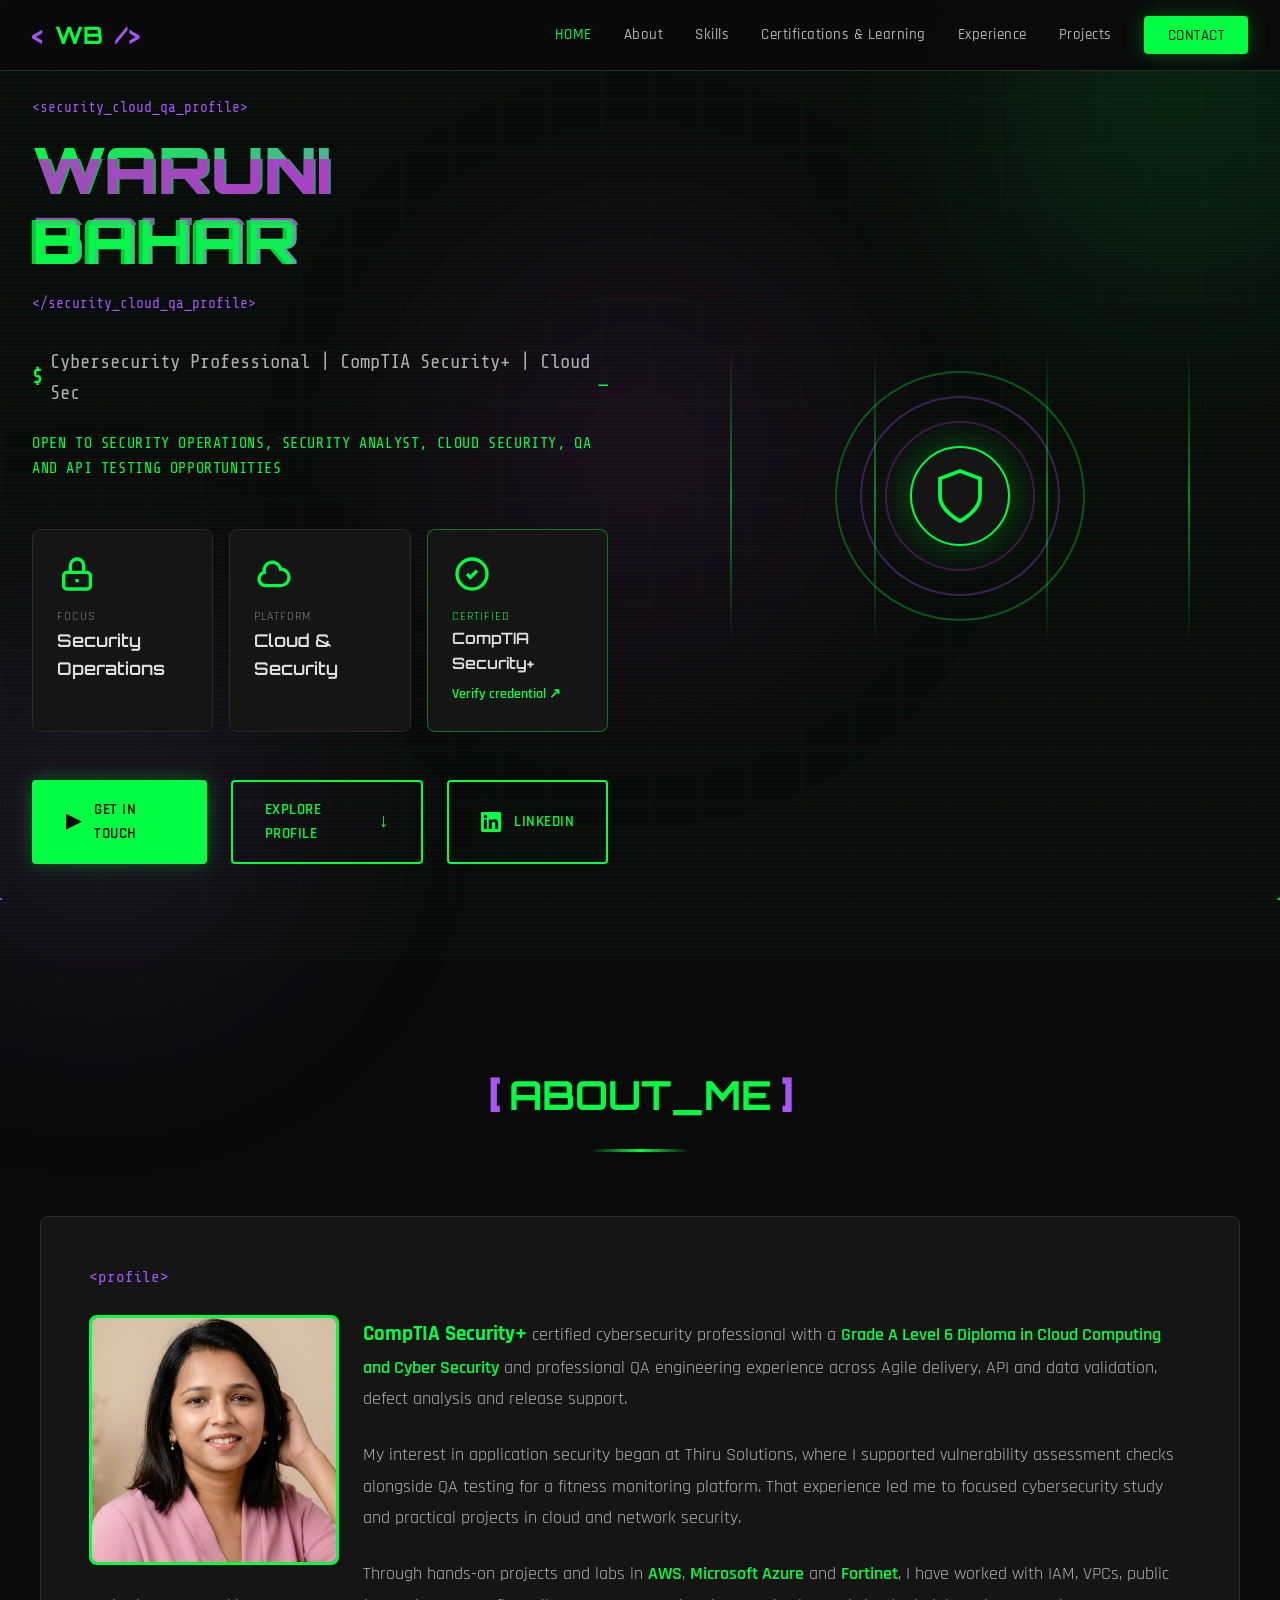
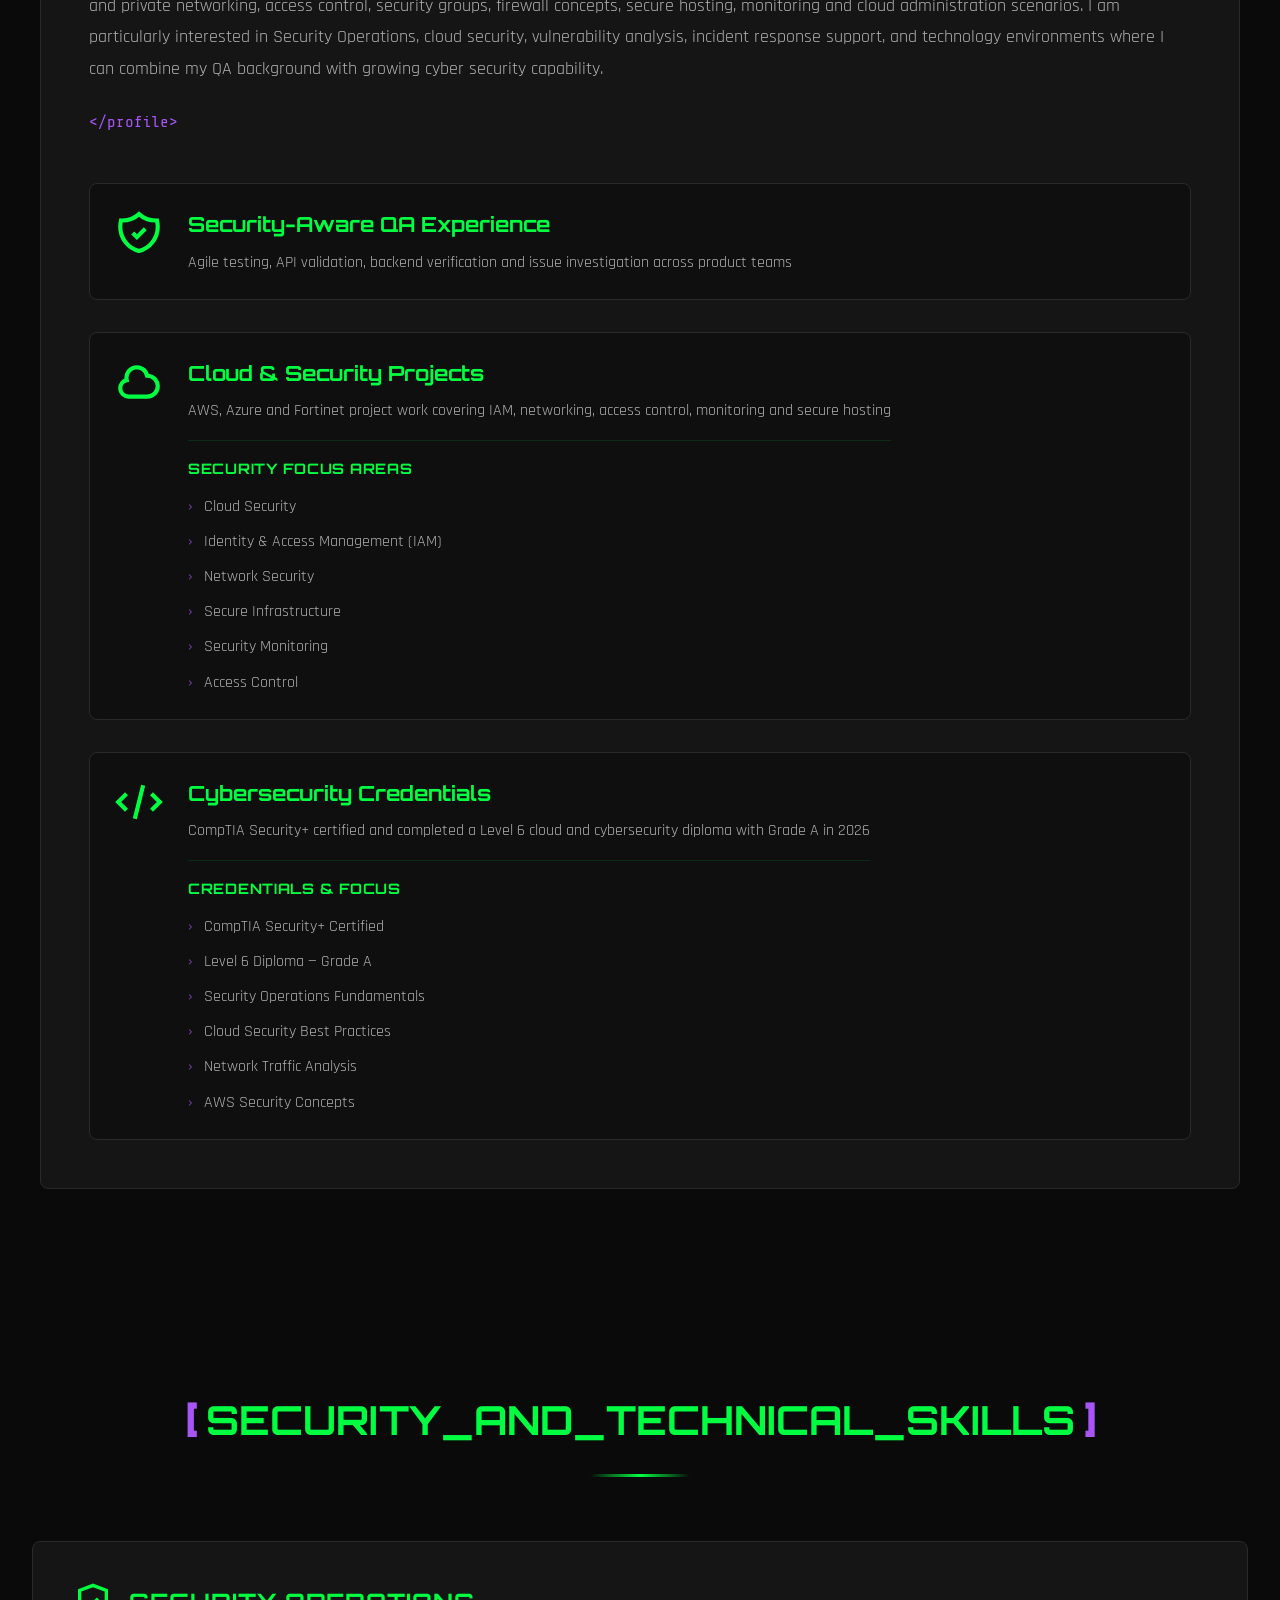
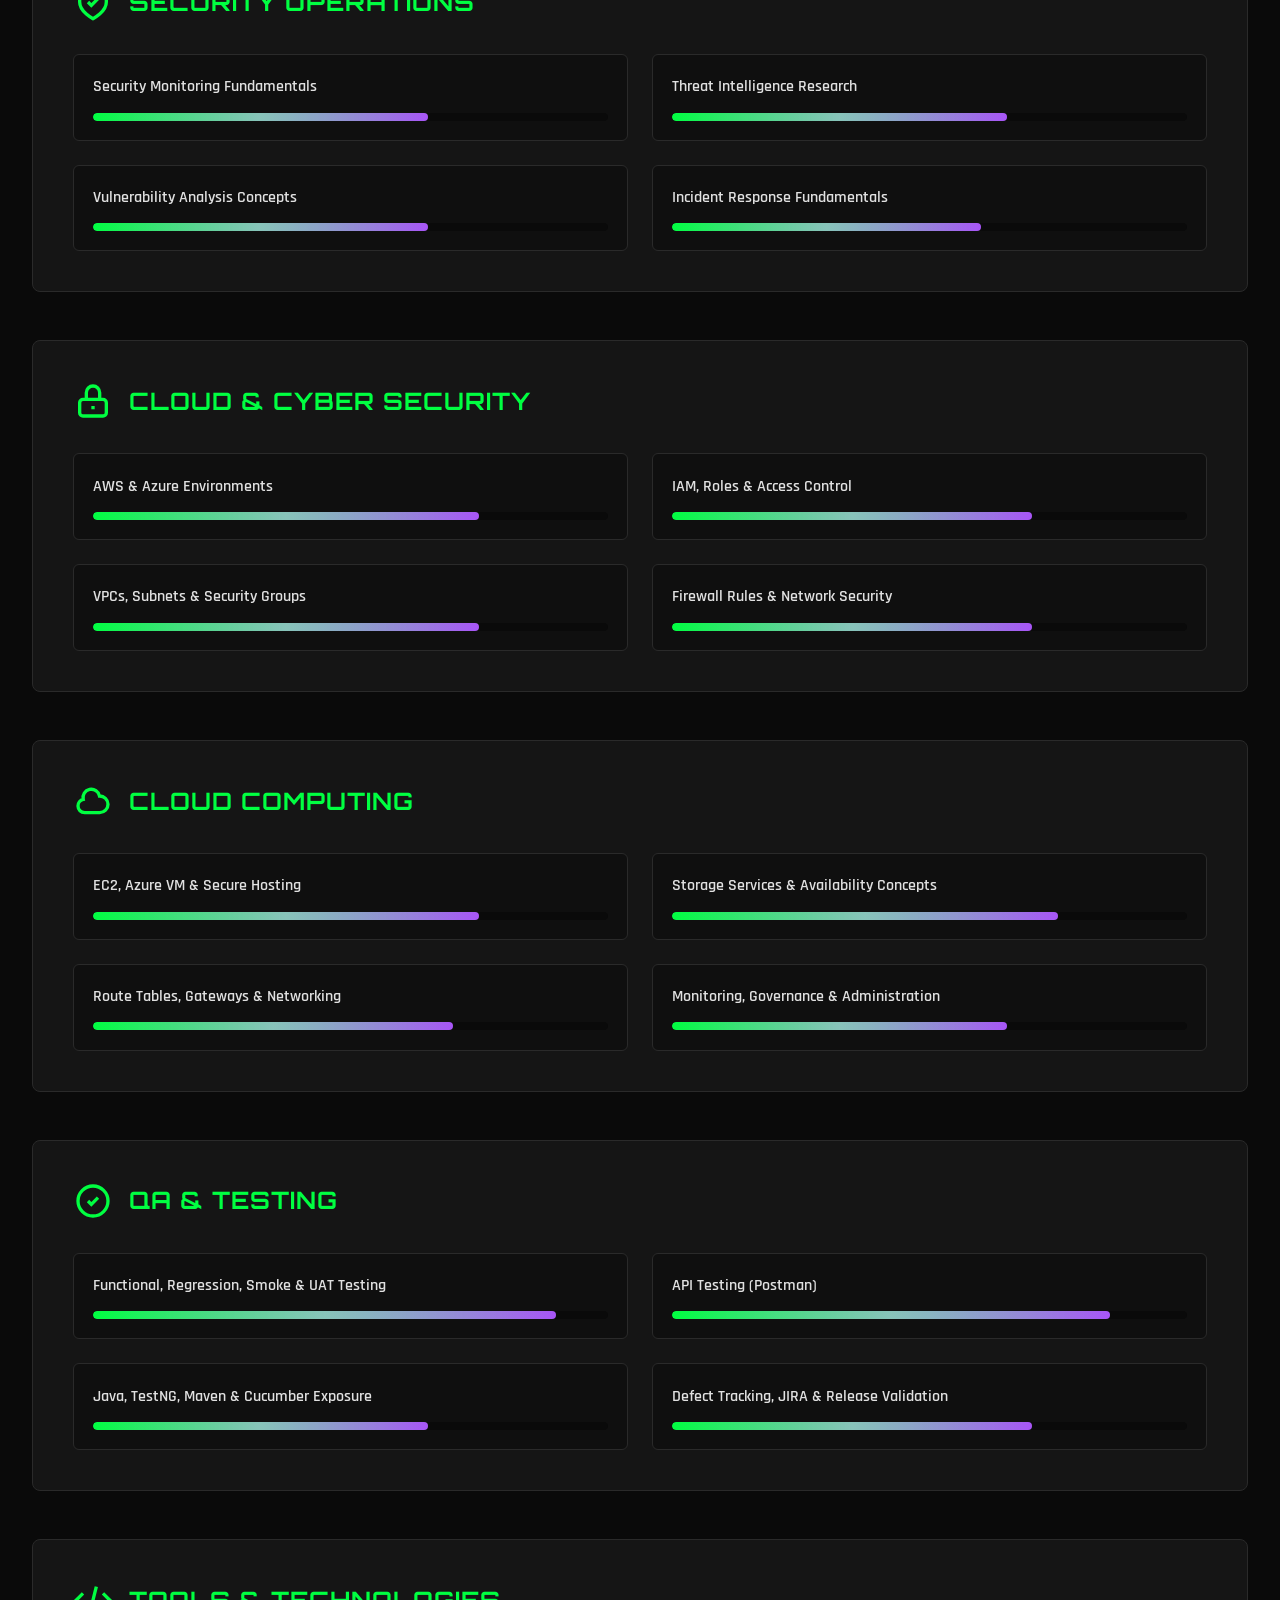
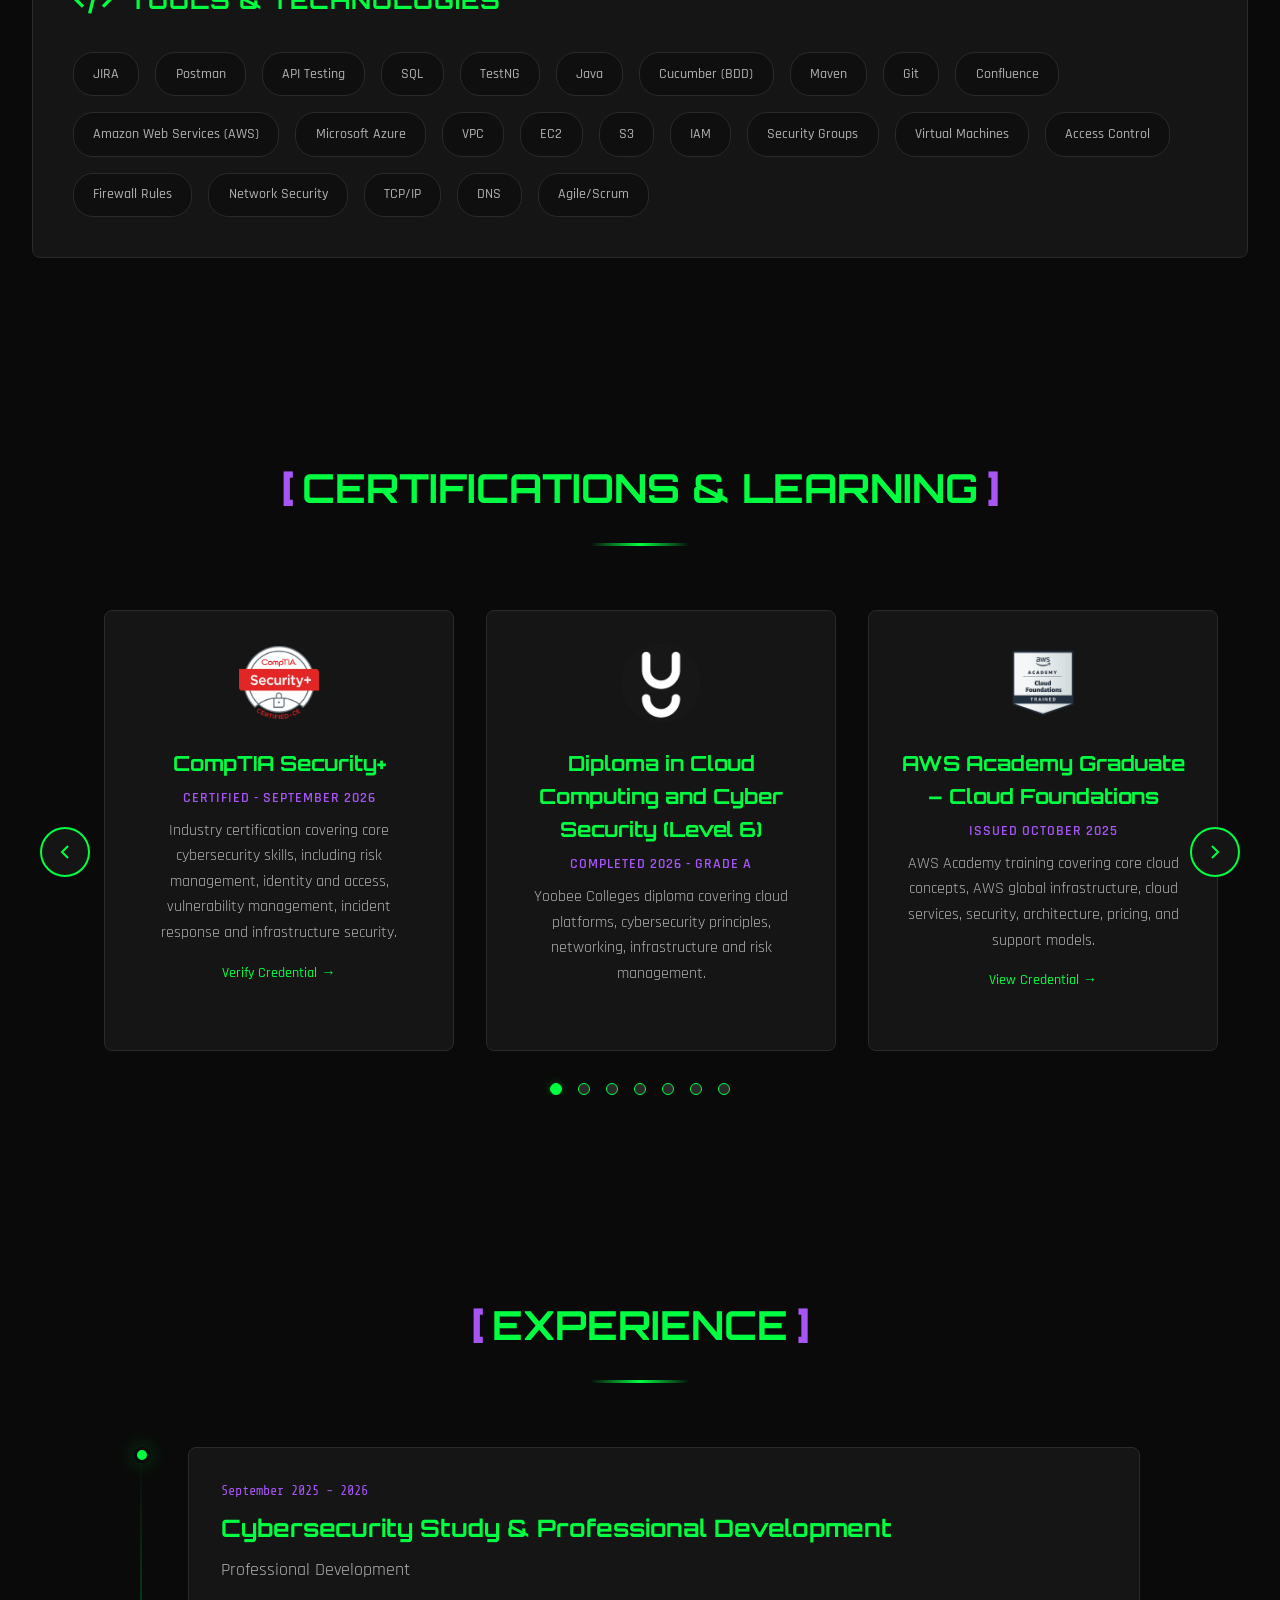
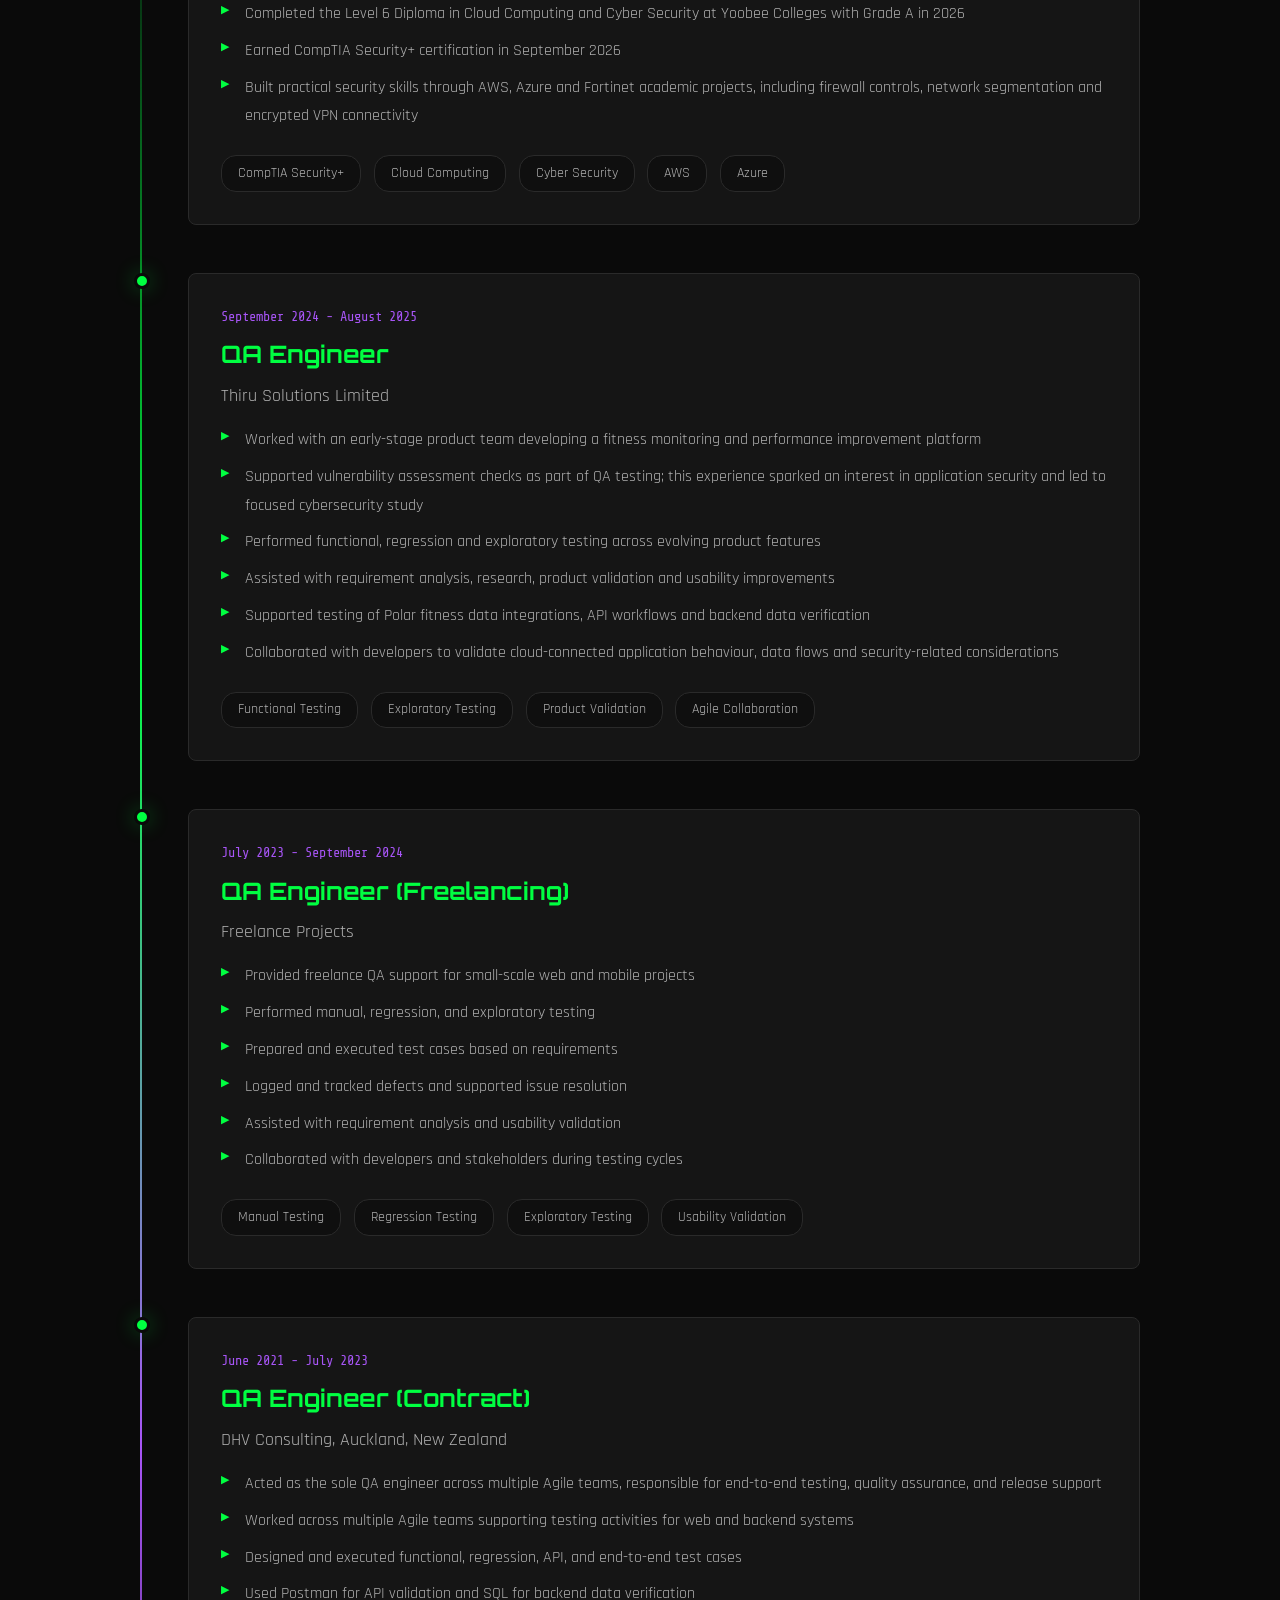
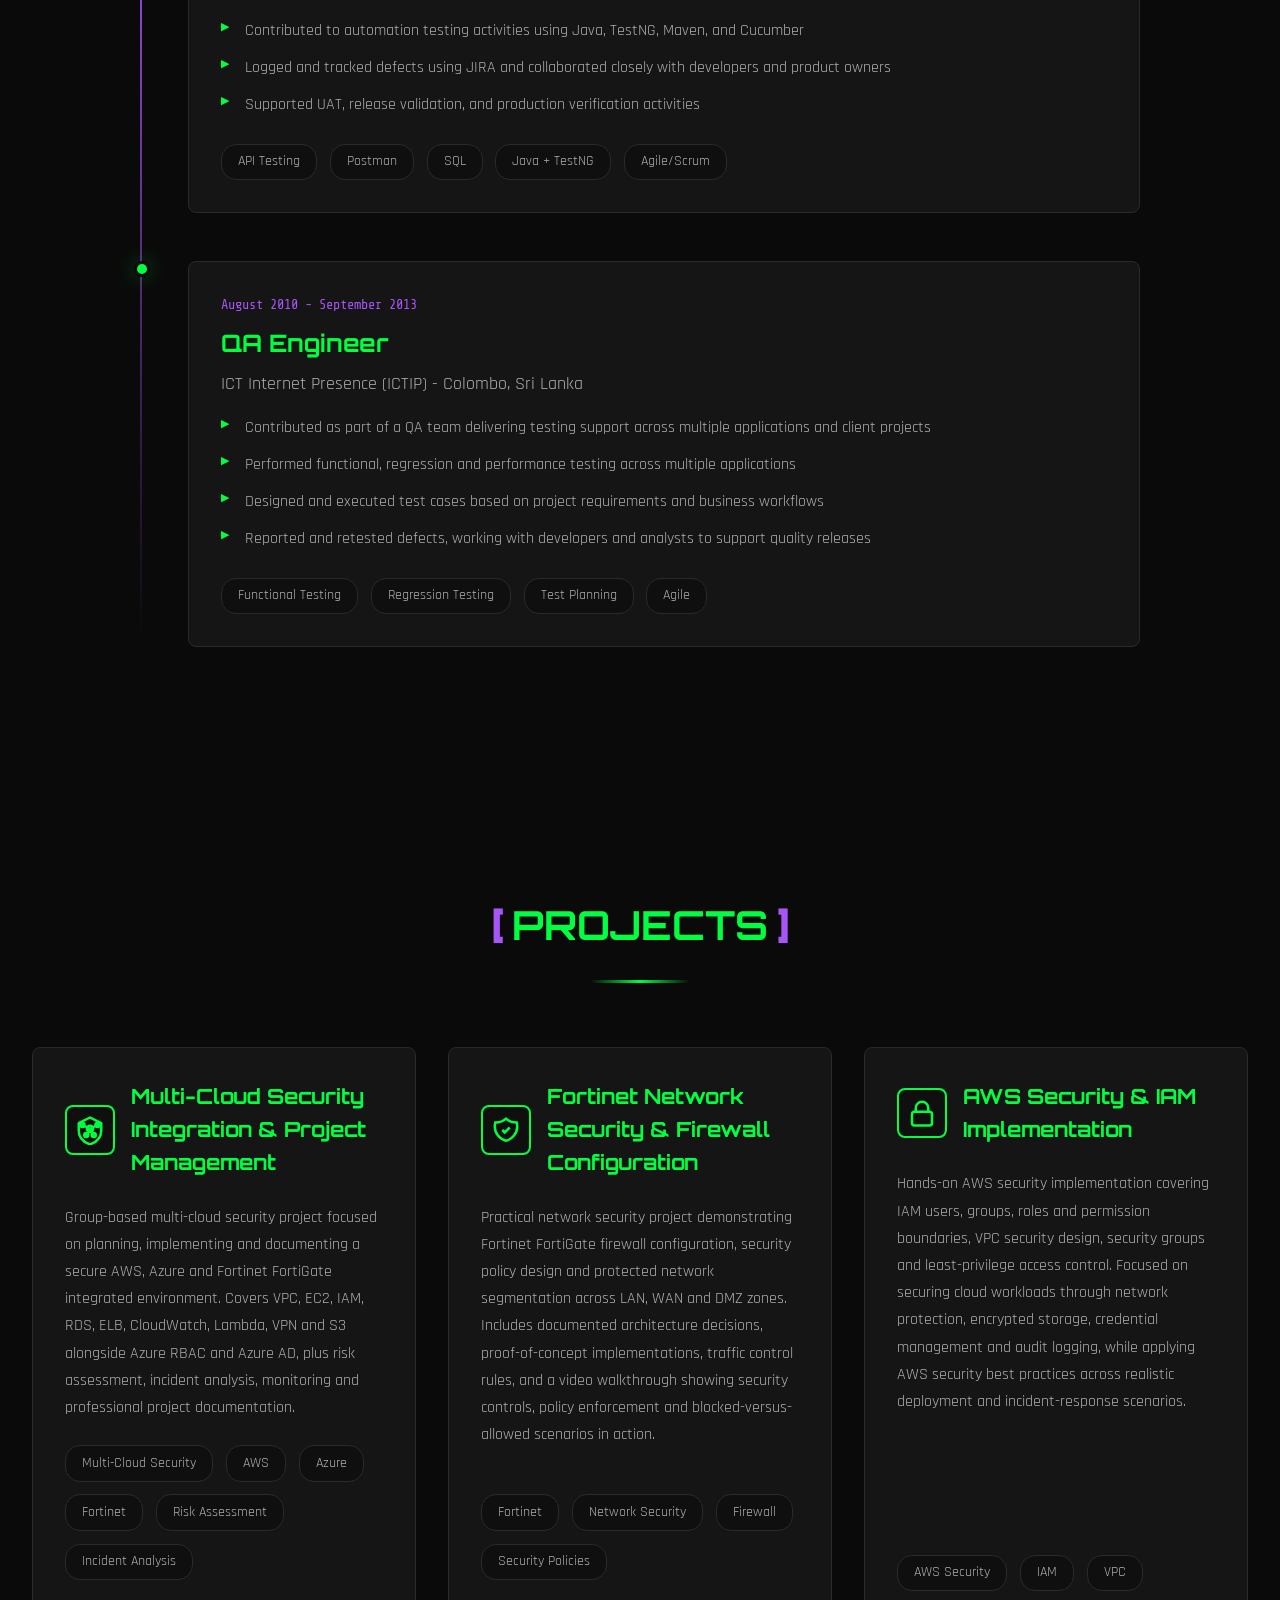
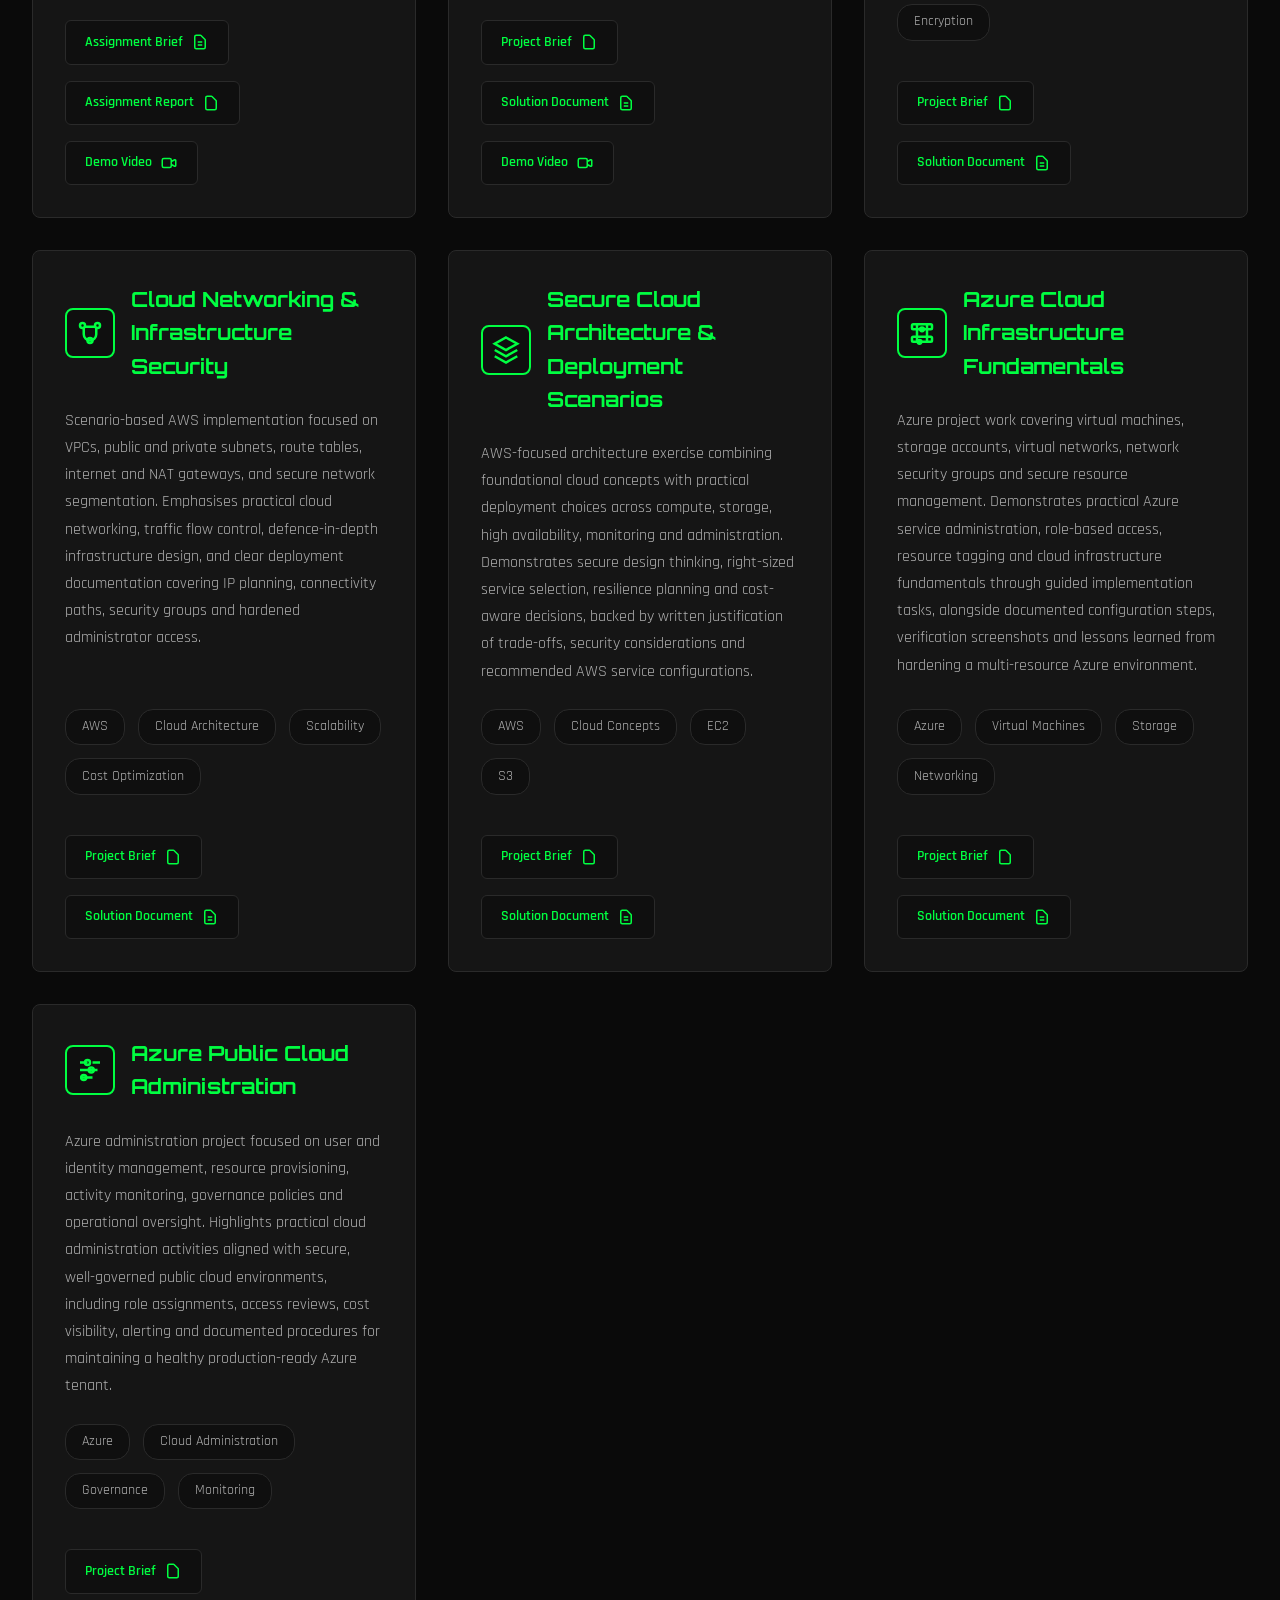
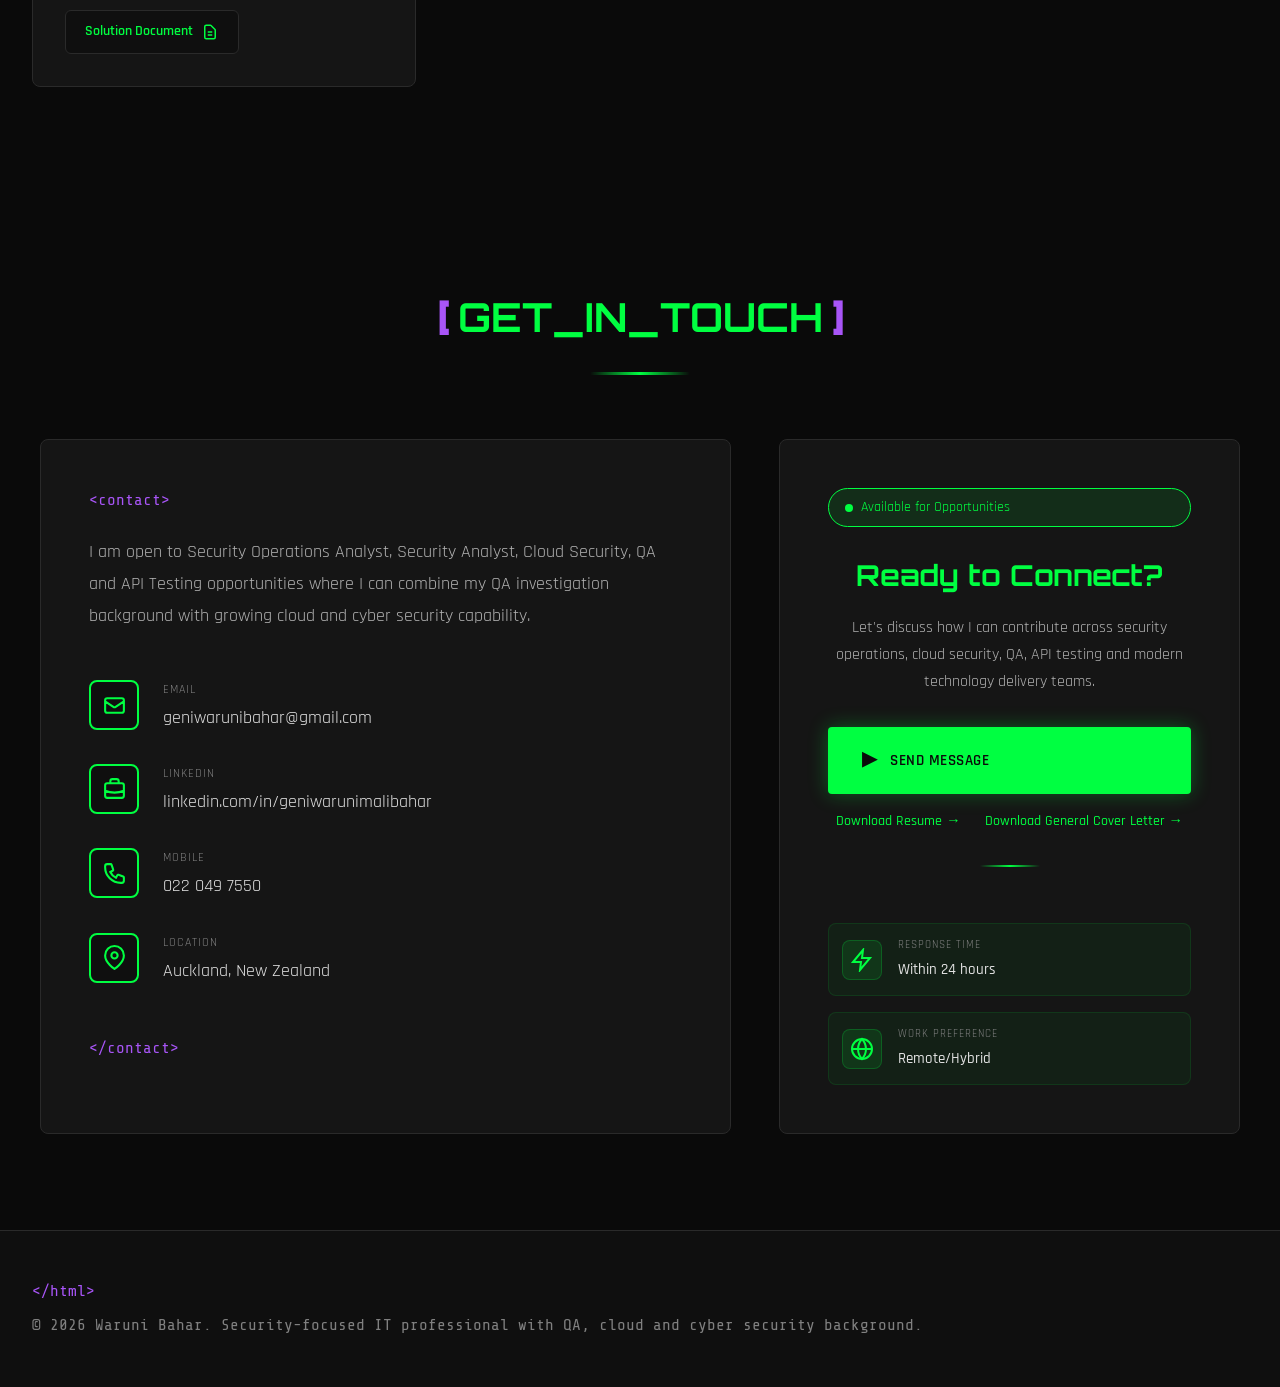
==== index.html @ 581a3b91 "Refactor code structure for improved readability and maintainability" ====
<!DOCTYPE html>
<html lang="en">

<head>
    <!-- Basic Meta Tags -->
    <meta charset="UTF-8">
    <meta name="viewport" content="width=device-width, initial-scale=1.0">
    <meta http-equiv="X-UA-Compatible" content="IE=edge">

    <!-- Primary Meta Tags -->
    <title>Waruni Bahar - CompTIA Security+ Certified Cybersecurity Professional | genibahar.com
    </title>
    <meta name="title" content="Waruni Bahar - CompTIA Security+ Certified Cybersecurity Professional">
    <meta name="description"
        content="Waruni Bahar is a CompTIA Security+ certified cybersecurity professional with a Grade A Level 6 Diploma in Cloud Computing and Cyber Security, QA engineering experience, and hands-on AWS, Azure and Fortinet security projects.">
    <meta name="keywords"
        content="Waruni Bahar, QA Engineer, Cloud Security, Cloud Computing, Cyber Security, AWS, Azure, IAM, VPC, Network Security, Fortinet, API Testing, Postman, SQL, JIRA, ISTQB, CompTIA Security+, ISC2 CC Domain Training, AWS Cloud Foundations, Auckland New Zealand, genibahar">
    <meta name="author" content="Waruni Bahar">
    <meta name="robots" content="index, follow">
    <meta name="language" content="English">
    <meta name="revisit-after" content="7 days">

    <!-- Canonical URL -->
    <link rel="canonical" href="https://genibahar.com/">

    <!-- Open Graph / Facebook -->
    <meta property="og:type" content="website">
    <meta property="og:url" content="https://genibahar.com/">
    <meta property="og:title" content="Waruni Bahar - CompTIA Security+ Certified | Cloud & Cyber Security">
    <meta property="og:description"
        content="CompTIA Security+ certified cybersecurity professional with a Grade A Level 6 diploma, QA engineering experience, and cloud security projects across AWS, Azure and Fortinet.">
    <meta property="og:image" content="https://genibahar.com/assets/img/GeniProfilePic.png">
    <meta property="og:image:width" content="1200">
    <meta property="og:image:height" content="630">
    <meta property="og:site_name" content="Waruni Bahar Portfolio">
    <meta property="og:locale" content="en_NZ">

    <!-- Twitter Card -->
    <meta name="twitter:card" content="summary_large_image">
    <meta name="twitter:url" content="https://genibahar.com/">
    <meta name="twitter:title" content="Waruni Bahar - CompTIA Security+ Certified | Cloud & Cyber Security">
    <meta name="twitter:description"
        content="CompTIA Security+ certified with a Grade A Level 6 diploma in Cloud Computing and Cyber Security, QA experience, and practical AWS, Azure and Fortinet projects.">
    <meta name="twitter:image" content="https://genibahar.com/assets/img/GeniProfilePic.png">

    <!-- Theme Color -->
    <meta name="theme-color" content="#00ff41">
    <meta name="msapplication-TileColor" content="#0a0a0a">

    <!-- Geo Tags -->
    <meta name="geo.region" content="NZ">
    <meta name="geo.placename" content="Auckland">
    <meta name="geo.position" content="-36.848461;174.763336">
    <meta name="ICBM" content="-36.848461, 174.763336">

    <!-- Favicon -->
    <link rel="icon" type="image/png" sizes="32x32" href="assets/img/GeniProfilePic.png">
    <link rel="icon" type="image/png" sizes="16x16" href="assets/img/GeniProfilePic.png">
    <link rel="apple-touch-icon" sizes="180x180" href="assets/img/GeniProfilePic.png">
    <link rel="shortcut icon" href="assets/img/GeniProfilePic.png">

    <!-- Structured Data - JSON-LD -->
    <script type="application/ld+json">
    {
      "@context": "https://schema.org",
      "@type": "Person",
      "name": "Waruni Bahar",
      "url": "https://genibahar.com",
      "email": "geniwarunibahar@gmail.com",
      "telephone": "+64220497550",
    "jobTitle": "Cybersecurity Professional",
    "description": "CompTIA Security+ certified cybersecurity professional with a Grade A Level 6 Diploma in Cloud Computing and Cyber Security, QA engineering experience, and hands-on security projects across AWS, Azure and Fortinet.",
      "address": {
        "@type": "PostalAddress",
        "addressLocality": "Auckland",
        "addressCountry": "NZ"
      },
      "alumniOf": {
        "@type": "EducationalOrganization",
        "name": "National University of Ireland, Dublin"
      },
      "knowsAbout": [
        "Security Operations",
        "Cyber Security",
        "Cloud Security",
        "Quality Assurance",
        "API Validation",
        "Cloud Computing",
        "AWS",
        "Azure",
        "Network Security",
        "IAM",
        "VPC",
        "Fortinet",
        "Access Control",
        "Vulnerability Analysis",
        "Incident Response Fundamentals",
        "Agile Software Delivery"
      ],
      "sameAs": [
        "https://www.linkedin.com/in/geniwarunimalibahar/"
      ]
    }
    </script>

    <!-- Stylesheets -->
    <link href="./assets/css/style.css" rel="stylesheet" type="text/css">
    <link rel="icon" href="./assets/img/favicon.ico" type="image/x-icon">
    <link
        href="https://fonts.googleapis.com/css2?family=Orbitron:wght@400;500;700;900&family=Rajdhani:wght@300;400;500;600;700&family=Share+Tech+Mono&display=swap"
        rel="stylesheet">
</head>

<body>
    <!-- Cyber Background Effects -->
    <div class="cyber-grid"></div>
    <canvas id="particle-canvas"></canvas>
    <div class="cyber-glow cyber-glow-1"></div>
    <div class="cyber-glow cyber-glow-2"></div>
    <div class="cyber-glow cyber-glow-3"></div>

    <!-- Navigation -->
    <div class="menu-backdrop" id="menuBackdrop"></div>
    <nav class="navbar" id="navbar">
        <div class="nav-container">
            <div class="nav-logo">
                <span class="logo-bracket">&lt;</span>
                <span class="logo-text">WB</span>
                <span class="logo-bracket">/&gt;</span>
            </div>
            <div class="hamburger" id="hamburger">
                <span></span><span></span><span></span>
            </div>
            <ul class="nav-links" id="navLinks">
                <li><a href="#hero" class="home-btn" id="homeBtn"><span class="btn-text">HOME</span></a></li>
                <li><a href="#about">About</a></li>
                <li><a href="#skills">Skills</a></li>
                <li><a href="#certifications">Certifications & Learning</a></li>
                <li><a href="#experience">Experience</a></li>
                <li><a href="#projects">Projects</a></li>
                <li><a href="#contact" class="contact-btn">CONTACT</a></li>
            </ul>
        </div>
    </nav>

    <!-- Hero Section -->
    <section class="hero" id="hero">
        <div class="hero-scanline"></div>
        <div class="matrix-rain" id="matrixRain"></div>
        <div class="hero-container">
            <div class="hero-content">
                <div class="hero-glitch-wrapper">
                    <p class="hero-tag">&lt;security_cloud_qa_profile&gt;</p>
                    <h1 class="hero-title">
                        <span class="glitch" data-text="WARUNI BAHAR">WARUNI BAHAR</span>
                    </h1>
                    <p class="hero-tag-close">&lt;/security_cloud_qa_profile&gt;</p>
                </div>

                <div class="hero-subtitle-wrapper">
                    <div class="typing-container">
                        <span class="prompt">$</span>
                        <span class="typing-text">Cybersecurity Professional | CompTIA Security+ | Cloud Security</span>
                        <span class="cursor">_</span>
                    </div>
                    <p class="hero-opportunity-line">Open to Security Operations, Security Analyst, Cloud Security, QA
                        and API Testing Opportunities</p>
                </div>

                <div class="hero-stats">
                    <div class="stat-card">
                        <div class="stat-icon">
                            <svg viewBox="0 0 24 24" fill="none" stroke="currentColor" stroke-width="2">
                                <path
                                    d="M12 15v2m-6 4h12a2 2 0 002-2v-6a2 2 0 00-2-2H6a2 2 0 00-2 2v6a2 2 0 002 2zm10-10V7a4 4 0 00-8 0v4h8z" />
                            </svg>
                        </div>
                        <div class="stat-info">
                            <div class="stat-label">FOCUS</div>
                            <div class="stat-value">Security Operations</div>
                        </div>
                    </div>

                    <div class="stat-card">
                        <div class="stat-icon">
                            <svg viewBox="0 0 24 24" fill="none" stroke="currentColor" stroke-width="2">
                                <path
                                    d="M3 15a4 4 0 004 4h9a5 5 0 10-.1-9.999 5.002 5.002 0 10-9.78 2.096A4.001 4.001 0 003 15z" />
                            </svg>
                        </div>
                        <div class="stat-info">
                            <div class="stat-label">PLATFORM</div>
                            <div class="stat-value">Cloud & Security</div>
                        </div>
                    </div>

                    <a class="stat-card stat-card-cert"
                        href="https://cp.certmetrics.com/comptia/en/public/verify/credential/dc3c3b0df604459c9a510da33bf969e8"
                        target="_blank" rel="noopener noreferrer" aria-label="Verify CompTIA Security+ certification">
                        <div class="stat-icon">
                            <svg viewBox="0 0 24 24" fill="none" stroke="currentColor" stroke-width="2">
                                <path d="M9 12l2 2 4-4m6 2a9 9 0 11-18 0 9 9 0 0118 0z" />
                            </svg>
                        </div>
                        <div class="stat-info">
                            <div class="stat-label">CERTIFIED</div>
                            <div class="stat-value">CompTIA Security+</div>
                            <span class="stat-verify">Verify credential ↗</span>
                        </div>
                    </a>
                </div>

                <div class="hero-actions">
                    <a href="#contact" class="btn-primary">
                        <span class="btn-icon">▶</span>
                        <span>GET IN TOUCH</span>
                    </a>
                    <a href="#about" class="btn-secondary">
                        <span>EXPLORE PROFILE</span>
                        <span class="btn-icon">↓</span>
                    </a>
                    <a href="https://www.linkedin.com/in/geniwarunimalibahar/" class="btn-secondary" target="_blank">
                        <svg viewBox="0 0 24 24" style="width: 20px; height: 20px; fill: currentColor;">
                            <path
                                d="M20.447 20.452h-3.554v-5.569c0-1.328-.027-3.037-1.852-3.037-1.853 0-2.136 1.445-2.136 2.939v5.667H9.351V9h3.414v1.561h.046c.477-.9 1.637-1.85 3.37-1.85 3.601 0 4.267 2.37 4.267 5.455v6.286zM5.337 7.433c-1.144 0-2.063-.926-2.063-2.065 0-1.138.92-2.063 2.063-2.063 1.14 0 2.064.925 2.064 2.063 0 1.139-.925 2.065-2.064 2.065zm1.782 13.019H3.555V9h3.564v11.452zM22.225 0H1.771C.792 0 0 .774 0 1.729v20.542C0 23.227.792 24 1.771 24h20.451C23.2 24 24 23.227 24 22.271V1.729C24 .774 23.2 0 22.222 0h.003z" />
                        </svg>
                        <span>LINKEDIN</span>
                    </a>
                </div>
            </div>

            <!-- Cyber Visualization -->
            <div class="hero-visual">
                <div class="security-shield">
                    <div class="shield-ring shield-ring-1"></div>
                    <div class="shield-ring shield-ring-2"></div>
                    <div class="shield-ring shield-ring-3"></div>
                    <div class="shield-core">
                        <svg viewBox="0 0 24 24" fill="none" stroke="currentColor" stroke-width="1.5">
                            <path d="M12 22s8-4 8-10V5l-8-3-8 3v7c0 6 8 10 8 10z" />
                        </svg>
                    </div>
                </div>

                <div class="data-streams">
                    <div class="data-stream stream-1"></div>
                    <div class="data-stream stream-2"></div>
                    <div class="data-stream stream-3"></div>
                    <div class="data-stream stream-4"></div>
                </div>
            </div>
        </div>
    </section>

    <!-- About Section -->
    <section class="section-dark" id="about">
        <div class="section-header">
            <h2 class="section-title">
                <span class="title-bracket">[</span>
                <span class="title-text">ABOUT_ME</span>
                <span class="title-bracket">]</span>
            </h2>
            <div class="section-line"></div>
        </div>

        <div class="about-container">
            <div class="about-text-section">
                <p class="about-intro">
                    <span class="code-tag">&lt;profile&gt;</span>
                </p>
                <div class="about-profile-image">
                    <div class="profile-image-wrapper">
                        <img src="assets/img/GeniProfilePic.png"
                            alt="Waruni Bahar - QA Engineer with Cloud and Security Experience">
                        <div class="profile-border"></div>
                    </div>
                </div>
                <p class="about-description">
                    <span class="highlight highlight-credential">CompTIA Security+</span> certified cybersecurity
                    professional with a <span class="highlight">Grade A
                        Level 6 Diploma in Cloud Computing and Cyber Security</span> and professional QA engineering
                    experience across Agile delivery, API and data validation, defect analysis and release support.
                </p>
                <p class="about-description">
                    My interest in application security began at Thiru Solutions, where I supported vulnerability
                    assessment checks alongside QA testing for a fitness monitoring platform. That experience led me
                    to focused cybersecurity study and practical projects in cloud and network security.
                </p>
                <p class="about-description">
                    Through hands-on projects and labs in <span class="highlight">AWS</span>,
                    <span class="highlight">Microsoft Azure</span> and <span class="highlight">Fortinet</span>,
                    I have worked with IAM, VPCs, public and private networking, access control, security groups,
                    firewall concepts, secure hosting, monitoring and cloud administration scenarios. I am particularly
                    interested in Security Operations, cloud security, vulnerability analysis, incident response
                    support, and technology environments where I can combine my QA background with growing cyber
                    security capability.
                </p>
                <p class="about-intro">
                    <span class="code-tag">&lt;/profile&gt;</span>
                </p>

                <div class="about-highlights">
                    <div class="highlight-item">
                        <div class="highlight-icon">
                            <svg viewBox="0 0 24 24" fill="none" stroke="currentColor" stroke-width="2">
                                <path
                                    d="M9 12l2 2 4-4m5.618-4.016A11.955 11.955 0 0112 2.944a11.955 11.955 0 01-8.618 3.04A12.02 12.02 0 003 9c0 5.591 3.824 10.29 9 11.622 5.176-1.332 9-6.03 9-11.622 0-1.042-.133-2.052-.382-3.016z" />
                            </svg>
                        </div>
                        <div class="highlight-content">
                            <h3>Security-Aware QA Experience</h3>
                            <p>Agile testing, API validation, backend verification and issue investigation across
                                product teams</p>
                        </div>
                    </div>

                    <div class="highlight-item">
                        <div class="highlight-icon">
                            <svg viewBox="0 0 24 24" fill="none" stroke="currentColor" stroke-width="2">
                                <path
                                    d="M3 15a4 4 0 004 4h9a5 5 0 10-.1-9.999 5.002 5.002 0 10-9.78 2.096A4.001 4.001 0 003 15z" />
                            </svg>
                        </div>
                        <div class="highlight-content">
                            <h3>Cloud & Security Projects</h3>
                            <p>AWS, Azure and Fortinet project work covering IAM, networking, access control, monitoring
                                and secure hosting</p>
                            <div class="highlight-subsection">
                                <h4 class="highlight-subtitle">SECURITY FOCUS AREAS</h4>
                                <ul class="highlight-sublist">
                                    <li>Cloud Security</li>
                                    <li>Identity &amp; Access Management (IAM)</li>
                                    <li>Network Security</li>
                                    <li>Secure Infrastructure</li>
                                    <li>Security Monitoring</li>
                                    <li>Access Control</li>
                                </ul>
                            </div>
                        </div>
                    </div>

                    <div class="highlight-item">
                        <div class="highlight-icon">
                            <svg viewBox="0 0 24 24" fill="none" stroke="currentColor" stroke-width="2">
                                <path d="M10 20l4-16m4 4l4 4-4 4M6 16l-4-4 4-4" />
                            </svg>
                        </div>
                        <div class="highlight-content">
                            <h3>Cybersecurity Credentials</h3>
                            <p>CompTIA Security+ certified and completed a Level 6 cloud and cybersecurity diploma
                                with Grade A in 2026</p>
                            <div class="highlight-subsection">
                                <h4 class="highlight-subtitle">CREDENTIALS &amp; FOCUS</h4>
                                <ul class="highlight-sublist">
                                    <li>CompTIA Security+ Certified</li>
                                    <li>Level 6 Diploma — Grade A</li>
                                    <li>Security Operations Fundamentals</li>
                                    <li>Cloud Security Best Practices</li>
                                    <li>Network Traffic Analysis</li>
                                    <li>AWS Security Concepts</li>
                                </ul>
                            </div>
                        </div>
                    </div>
                </div>
            </div>
        </div>
        </div>
    </section>

    <!-- Skills Section -->
    <section class="section-light" id="skills">
        <div class="section-header">
            <h2 class="section-title">
                <span class="title-bracket">[</span>
                <span class="title-text">SECURITY_AND_TECHNICAL_SKILLS</span>
                <span class="title-bracket">]</span>
            </h2>
            <div class="section-line"></div>
        </div>

        <div class="skills-container">
            <!-- Security Operations Skills -->
            <div class="skill-category">
                <div class="category-header">
                    <div class="category-icon">
                        <svg viewBox="0 0 24 24" fill="none" stroke="currentColor" stroke-width="2">
                            <path d="M12 22s8-4 8-10V5l-8-3-8 3v7c0 6 8 10 8 10z" />
                            <path d="M9 12l2 2 4-4" />
                        </svg>
                    </div>
                    <h3 class="category-title">SECURITY OPERATIONS</h3>
                </div>
                <div class="skills-grid">
                    <div class="skill-card">
                        <div class="skill-name">Security Monitoring Fundamentals</div>
                        <div class="skill-bar">
                            <div class="skill-progress" style="width: 65%"></div>
                        </div>
                    </div>
                    <div class="skill-card">
                        <div class="skill-name">Threat Intelligence Research</div>
                        <div class="skill-bar">
                            <div class="skill-progress" style="width: 65%"></div>
                        </div>
                    </div>
                    <div class="skill-card">
                        <div class="skill-name">Vulnerability Analysis Concepts</div>
                        <div class="skill-bar">
                            <div class="skill-progress" style="width: 65%"></div>
                        </div>
                    </div>
                    <div class="skill-card">
                        <div class="skill-name">Incident Response Fundamentals</div>
                        <div class="skill-bar">
                            <div class="skill-progress" style="width: 60%"></div>
                        </div>
                    </div>
                </div>
            </div>

            <!-- Cybersecurity Skills -->
            <div class="skill-category">
                <div class="category-header">
                    <div class="category-icon">
                        <svg viewBox="0 0 24 24" fill="none" stroke="currentColor" stroke-width="2">
                            <path
                                d="M12 15v2m-6 4h12a2 2 0 002-2v-6a2 2 0 00-2-2H6a2 2 0 00-2 2v6a2 2 0 002 2zm10-10V7a4 4 0 00-8 0v4h8z" />
                        </svg>
                    </div>
                    <h3 class="category-title">CLOUD & CYBER SECURITY</h3>
                </div>
                <div class="skills-grid">
                    <div class="skill-card">
                        <div class="skill-name">AWS & Azure Environments</div>
                        <div class="skill-bar">
                            <div class="skill-progress" style="width: 75%"></div>
                        </div>
                    </div>
                    <div class="skill-card">
                        <div class="skill-name">IAM, Roles & Access Control</div>
                        <div class="skill-bar">
                            <div class="skill-progress" style="width: 70%"></div>
                        </div>
                    </div>
                    <div class="skill-card">
                        <div class="skill-name">VPCs, Subnets & Security Groups</div>
                        <div class="skill-bar">
                            <div class="skill-progress" style="width: 75%"></div>
                        </div>
                    </div>
                    <div class="skill-card">
                        <div class="skill-name">Firewall Rules & Network Security</div>
                        <div class="skill-bar">
                            <div class="skill-progress" style="width: 70%"></div>
                        </div>
                    </div>
                </div>
            </div>

            <!-- Cloud Skills -->
            <div class="skill-category">
                <div class="category-header">
                    <div class="category-icon">
                        <svg viewBox="0 0 24 24" fill="none" stroke="currentColor" stroke-width="2">
                            <path
                                d="M3 15a4 4 0 004 4h9a5 5 0 10-.1-9.999 5.002 5.002 0 10-9.78 2.096A4.001 4.001 0 003 15z" />
                        </svg>
                    </div>
                    <h3 class="category-title">CLOUD COMPUTING</h3>
                </div>
                <div class="skills-grid">
                    <div class="skill-card">
                        <div class="skill-name">EC2, Azure VM & Secure Hosting</div>
                        <div class="skill-bar">
                            <div class="skill-progress" style="width: 75%"></div>
                        </div>
                    </div>
                    <div class="skill-card">
                        <div class="skill-name">Storage Services & Availability Concepts</div>
                        <div class="skill-bar">
                            <div class="skill-progress" style="width: 75%"></div>
                        </div>
                    </div>
                    <div class="skill-card">
                        <div class="skill-name">Route Tables, Gateways & Networking</div>
                        <div class="skill-bar">
                            <div class="skill-progress" style="width: 70%"></div>
                        </div>
                    </div>
                    <div class="skill-card">
                        <div class="skill-name">Monitoring, Governance & Administration</div>
                        <div class="skill-bar">
                            <div class="skill-progress" style="width: 65%"></div>
                        </div>
                    </div>
                </div>
            </div>

            <!-- QA & Testing Skills -->
            <div class="skill-category">
                <div class="category-header">
                    <div class="category-icon">
                        <svg viewBox="0 0 24 24" fill="none" stroke="currentColor" stroke-width="2">
                            <path d="M9 12l2 2 4-4m6 2a9 9 0 11-18 0 9 9 0 0118 0z" />
                        </svg>
                    </div>
                    <h3 class="category-title">QA & TESTING</h3>
                </div>
                <div class="skills-grid">
                    <div class="skill-card">
                        <div class="skill-name">Functional, Regression, Smoke & UAT Testing</div>
                        <div class="skill-bar">
                            <div class="skill-progress" style="width: 90%"></div>
                        </div>
                    </div>
                    <div class="skill-card">
                        <div class="skill-name">API Testing (Postman)</div>
                        <div class="skill-bar">
                            <div class="skill-progress" style="width: 85%"></div>
                        </div>
                    </div>
                    <div class="skill-card">
                        <div class="skill-name">Java, TestNG, Maven & Cucumber Exposure</div>
                        <div class="skill-bar">
                            <div class="skill-progress" style="width: 65%"></div>
                        </div>
                    </div>
                    <div class="skill-card">
                        <div class="skill-name">Defect Tracking, JIRA & Release Validation</div>
                        <div class="skill-bar">
                            <div class="skill-progress" style="width: 70%"></div>
                        </div>
                    </div>
                </div>
            </div>

            <!-- Tools & Technologies -->
            <div class="skill-category">
                <div class="category-header">
                    <div class="category-icon">
                        <svg viewBox="0 0 24 24" fill="none" stroke="currentColor" stroke-width="2">
                            <path d="M10 20l4-16m4 4l4 4-4 4M6 16l-4-4 4-4" />
                        </svg>
                    </div>
                    <h3 class="category-title">TOOLS & TECHNOLOGIES</h3>
                </div>
                <div class="tech-tags">
                    <span class="tech-tag">JIRA</span>
                    <span class="tech-tag">Postman</span>
                    <span class="tech-tag">API Testing</span>
                    <span class="tech-tag">SQL</span>
                    <span class="tech-tag">TestNG</span>
                    <span class="tech-tag">Java</span>
                    <span class="tech-tag">Cucumber (BDD)</span>
                    <span class="tech-tag">Maven</span>
                    <span class="tech-tag">Git</span>
                    <span class="tech-tag">Confluence</span>
                    <span class="tech-tag">Amazon Web Services (AWS)</span>
                    <span class="tech-tag">Microsoft Azure</span>
                    <span class="tech-tag">VPC</span>
                    <span class="tech-tag">EC2</span>
                    <span class="tech-tag">S3</span>
                    <span class="tech-tag">IAM</span>
                    <span class="tech-tag">Security Groups</span>
                    <span class="tech-tag">Virtual Machines</span>
                    <span class="tech-tag">Access Control</span>
                    <span class="tech-tag">Firewall Rules</span>
                    <span class="tech-tag">Network Security</span>
                    <span class="tech-tag">TCP/IP</span>
                    <span class="tech-tag">DNS</span>
                    <span class="tech-tag">Agile/Scrum</span>
                </div>
            </div>
        </div>
    </section>

    <!-- Certifications Section -->
    <section class="section-dark" id="certifications">
        <div class="section-header">
            <h2 class="section-title">
                <span class="title-bracket">[</span>
                <span class="title-text">CERTIFICATIONS & LEARNING</span>
                <span class="title-bracket">]</span>
            </h2>
            <div class="section-line"></div>
        </div>

        <div class="certifications-slider">
            <div class="certifications-container">

                <div class="cert-card">
                    <div class="cert-badge cert-badge-img">
                        <img src="assets/img/CompTIASecurityPlus.png" alt="CompTIA Security+ Badge">
                    </div>
                    <div class="cert-info">
                        <h3 class="cert-title">CompTIA Security+</h3>
                        <p class="cert-status">Certified - September 2026</p>
                        <p class="cert-desc">
                            Industry certification covering core cybersecurity skills, including risk management,
                            identity and access, vulnerability management, incident response and infrastructure
                            security.
                        </p>
                        <a href="https://cp.certmetrics.com/comptia/en/public/verify/credential/dc3c3b0df604459c9a510da33bf969e8"
                            class="cert-link" target="_blank" rel="noopener noreferrer">Verify Credential →</a>
                    </div>
                </div>

                <div class="cert-card">
                    <div class="cert-badge cert-badge-img">
                        <img src="assets/img/Yoobee.png" alt="Yoobee Colleges Badge">
                    </div>
                    <div class="cert-info">
                        <h3 class="cert-title">Diploma in Cloud Computing and Cyber Security (Level 6)</h3>
                        <p class="cert-status">Completed 2026 - Grade A</p>
                        <p class="cert-desc">
                            Yoobee Colleges diploma covering cloud platforms, cybersecurity principles, networking,
                            infrastructure and risk management.
                        </p>
                    </div>
                </div>

                <div class="cert-card">
                    <div class="cert-badge cert-badge-img">
                        <img src="assets/img/AWS Academy Graduate - Cloud Foundations - Training Badge.png"
                            alt="AWS Academy Graduate Badge">
                    </div>
                    <div class="cert-info">
                        <h3 class="cert-title">AWS Academy Graduate – Cloud Foundations</h3>
                        <p class="cert-status">Issued October 2025</p>
                        <p class="cert-desc">
                            AWS Academy training covering core cloud concepts, AWS global infrastructure,
                            cloud services, security, architecture, pricing, and support models.
                        </p>
                        <a href="https://www.credly.com/badges/300977e7-4f63-42f1-9061-44a8c0accc1a/linked_in_profile"
                            class="cert-link" target="_blank" rel="noopener noreferrer">View Credential →</a>
                    </div>
                </div>

                <div class="cert-card">
                    <div class="cert-badge cert-badge-img">
                        <img src="assets/img/ISC2.png" alt="ISC2 CC Badge">
                    </div>
                    <div class="cert-info">
                        <h3 class="cert-title">ISC2 CC Domain Training</h3>
                        <p class="cert-status">Issued February 2026</p>
                        <p class="cert-desc">
                            Cybersecurity domain training covering security principles, network security,
                            access control, risk awareness, and foundational security practices.
                        </p>
                        <a href="https://isc2.obrizum.io/org/cc/certificate/4ab9eacf-62ea-43ef-94a3-6b1c7147241c"
                            class="cert-link" target="_blank" rel="noopener noreferrer">View Credential →</a>
                    </div>
                </div>

                <div class="cert-card">
                    <div class="cert-badge cert-badge-img">
                        <img src="assets/img/CompTIAITFundamentals.png" alt="CompTIA Tech+ Badge">
                    </div>
                    <div class="cert-info">
                        <h3 class="cert-title">CompTIA Tech+ / IT Fundamentals Learning</h3>
                        <p class="cert-status">Completed - Issued May 2026</p>
                        <p class="cert-desc">
                            Foundational IT learning covering essential IT knowledge, operating systems,
                            networking concepts, cloud computing, databases, software components, and troubleshooting.
                        </p>
                        <a href="https://skillsoft.digitalbadges-eu.skillsoft.com/profile/eu-genibahar168305/wallet"
                            class="cert-link" target="_blank" rel="noopener noreferrer">View Skillsoft Credentials →</a>
                    </div>
                </div>

                <div class="cert-card">
                    <div class="cert-badge cert-badge-img">
                        <img src="assets/img/ISTQB.png" alt="ISTQB Badge">
                    </div>
                    <div class="cert-info">
                        <h3 class="cert-title">ISTQB Certified Tester</h3>
                        <p class="cert-status">Certified - August 2023</p>
                        <p class="cert-desc">
                            Foundation level software testing certification covering testing principles,
                            test design techniques, defect management, and structured QA practices.
                        </p>
                    </div>
                </div>

                <div class="cert-card">
                    <div class="cert-badge cert-badge-img">
                        <img src="assets/img/UCD.png" alt="University College Dublin Badge">
                    </div>
                    <div class="cert-info">
                        <h3 class="cert-title">BSc in Management Information Systems</h3>
                        <p class="cert-status">Completed - 2011</p>
                        <p class="cert-desc">
                            Degree covering information systems, business technology, databases,
                            systems analysis, management concepts, and IT-enabled business solutions.
                        </p>
                    </div>
                </div>

            </div>

            <button class="slider-btn slider-btn-prev" aria-label="Previous certification">
                <svg viewBox="0 0 24 24" fill="none" stroke="currentColor" stroke-width="2">
                    <path d="M15 18l-6-6 6-6" />
                </svg>
            </button>

            <button class="slider-btn slider-btn-next" aria-label="Next certification">
                <svg viewBox="0 0 24 24" fill="none" stroke="currentColor" stroke-width="2">
                    <path d="M9 18l6-6-6-6" />
                </svg>
            </button>

            <div class="slider-dots"></div>
        </div>
    </section>


    <!-- Experience Section -->
    <section class="section-light" id="experience">
        <div class="section-header">
            <h2 class="section-title">
                <span class="title-bracket">[</span>
                <span class="title-text">EXPERIENCE</span>
                <span class="title-bracket">]</span>
            </h2>
            <div class="section-line"></div>
        </div>

        <div class="experience-container">
            <div class="timeline">
                <div class="timeline-item">
                    <div class="timeline-dot"></div>
                    <div class="timeline-content">
                        <div class="exp-date">September 2025 - 2026</div>
                        <h3 class="exp-title">Cybersecurity Study &amp; Professional Development</h3>
                        <p class="exp-company">Professional Development</p>
                        <ul class="exp-desc">
                            <li>Completed the Level 6 Diploma in Cloud Computing and Cyber Security at Yoobee Colleges
                                with Grade A in 2026</li>
                            <li>Earned CompTIA Security+ certification in September 2026</li>
                            <li>Built practical security skills through AWS, Azure and Fortinet academic projects,
                                including firewall controls, network segmentation and encrypted VPN connectivity</li>
                        </ul>
                        <div class="exp-tags">
                            <span class="exp-tag">CompTIA Security+</span>
                            <span class="exp-tag">Cloud Computing</span>
                            <span class="exp-tag">Cyber Security</span>
                            <span class="exp-tag">AWS</span>
                            <span class="exp-tag">Azure</span>
                        </div>
                    </div>
                </div>

                <div class="timeline-item">
                    <div class="timeline-dot"></div>
                    <div class="timeline-content">
                        <div class="exp-date">September 2024 - August 2025</div>
                        <h3 class="exp-title">QA Engineer</h3>
                        <p class="exp-company">Thiru Solutions Limited</p>
                        <ul class="exp-desc">
                            <li>Worked with an early-stage product team developing a fitness monitoring and performance
                                improvement platform</li>
                            <li>Supported vulnerability assessment checks as part of QA testing; this experience
                                sparked an interest in application security and led to focused cybersecurity study</li>
                            <li>Performed functional, regression and exploratory testing across evolving product
                                features</li>
                            <li>Assisted with requirement analysis, research, product validation and usability
                                improvements</li>
                            <li>Supported testing of Polar fitness data integrations, API workflows and backend data
                                verification</li>
                            <li>Collaborated with developers to validate cloud-connected application behaviour, data
                                flows and security-related considerations</li>
                        </ul>
                        <div class="exp-tags">
                            <span class="exp-tag">Functional Testing</span>
                            <span class="exp-tag">Exploratory Testing</span>
                            <span class="exp-tag">Product Validation</span>
                            <span class="exp-tag">Agile Collaboration</span>
                        </div>
                    </div>
                </div>

                <div class="timeline-item">
                    <div class="timeline-dot"></div>
                    <div class="timeline-content">
                        <div class="exp-date">July 2023 - September 2024</div>
                        <h3 class="exp-title">QA Engineer (Freelancing)</h3>
                        <p class="exp-company">Freelance Projects</p>
                        <ul class="exp-desc">
                            <li>Provided freelance QA support for small-scale web and mobile projects</li>
                            <li>Performed manual, regression, and exploratory testing</li>
                            <li>Prepared and executed test cases based on requirements</li>
                            <li>Logged and tracked defects and supported issue resolution</li>
                            <li>Assisted with requirement analysis and usability validation</li>
                            <li>Collaborated with developers and stakeholders during testing cycles</li>
                        </ul>
                        <div class="exp-tags">
                            <span class="exp-tag">Manual Testing</span>
                            <span class="exp-tag">Regression Testing</span>
                            <span class="exp-tag">Exploratory Testing</span>
                            <span class="exp-tag">Usability Validation</span>
                        </div>
                    </div>
                </div>

                <div class="timeline-item">
                    <div class="timeline-dot"></div>
                    <div class="timeline-content">
                        <div class="exp-date">June 2021 - July 2023</div>
                        <h3 class="exp-title">QA Engineer (Contract)</h3>
                        <p class="exp-company">DHV Consulting, Auckland, New Zealand</p>
                        <ul class="exp-desc">
                            <li>Acted as the sole QA engineer across multiple Agile teams, responsible for end-to-end
                                testing, quality assurance, and release support</li>
                            <li>Worked across multiple Agile teams supporting testing activities for web and backend
                                systems</li>
                            <li>Designed and executed functional, regression, API, and end-to-end test cases</li>
                            <li>Used Postman for API validation and SQL for backend data verification</li>
                            <li>Contributed to automation testing activities using Java, TestNG, Maven, and Cucumber
                            </li>
                            <li>Logged and tracked defects using JIRA and collaborated closely with developers and
                                product owners</li>
                            <li>Supported UAT, release validation, and production verification activities</li>
                        </ul>
                        <div class="exp-tags">
                            <span class="exp-tag">API Testing</span>
                            <span class="exp-tag">Postman</span>
                            <span class="exp-tag">SQL</span>
                            <span class="exp-tag">Java + TestNG</span>
                            <span class="exp-tag">Agile/Scrum</span>
                        </div>
                    </div>
                </div>

                <div class="timeline-item">
                    <div class="timeline-dot"></div>
                    <div class="timeline-content">
                        <div class="exp-date">August 2010 - September 2013</div>
                        <h3 class="exp-title">QA Engineer</h3>
                        <p class="exp-company">ICT Internet Presence (ICTIP) - Colombo, Sri Lanka</p>
                        <ul class="exp-desc">
                            <li>Contributed as part of a QA team delivering testing support across multiple applications
                                and client projects</li>
                            <li>Performed functional, regression and performance testing across multiple applications
                            </li>
                            <li>Designed and executed test cases based on project requirements and business workflows
                            </li>
                            <li>Reported and retested defects, working with developers and analysts to support quality
                                releases</li>
                        </ul>
                        <div class="exp-tags">
                            <span class="exp-tag">Functional Testing</span>
                            <span class="exp-tag">Regression Testing</span>
                            <span class="exp-tag">Test Planning</span>
                            <span class="exp-tag">Agile</span>
                        </div>
                    </div>
                </div>
            </div>
        </div>
    </section>

    <!-- Projects Section -->
    <section class="section-dark" id="projects">
        <div class="section-header">
            <h2 class="section-title">
                <span class="title-bracket">[</span>
                <span class="title-text">PROJECTS</span>
                <span class="title-bracket">]</span>
            </h2>
            <div class="section-line"></div>
        </div>

        <div class="projects-container">
            <div class="project-card project-card-featured">
                <div class="project-header">
                    <div class="project-icon">
                        <svg viewBox="0 0 24 24" fill="none" stroke="currentColor" stroke-width="2"
                            stroke-linecap="round" stroke-linejoin="round">
                            <path d="M12 2l9 4.5v6c0 5-3.5 9-9 11-5.5-2-9-6-9-11v-6L12 2z" />
                            <circle cx="12" cy="11" r="2.5" />
                            <circle cx="6" cy="8" r="1.6" />
                            <circle cx="18" cy="8" r="1.6" />
                            <circle cx="9" cy="16" r="1.6" />
                            <circle cx="15" cy="16" r="1.6" />
                            <path d="M12 11L6 8M12 11l6-3M12 11l-3 5M12 11l3 5" />
                        </svg>
                    </div>
                    <h3 class="project-title">Multi-Cloud Security Integration &amp; Project Management</h3>
                </div>
                <p class="project-desc">
                    Group-based multi-cloud security project focused on planning, implementing and documenting a
                    secure AWS, Azure and Fortinet FortiGate integrated environment. Covers VPC, EC2, IAM, RDS, ELB,
                    CloudWatch, Lambda, VPN and S3 alongside Azure RBAC and Azure AD, plus risk assessment, incident
                    analysis, monitoring and professional project documentation.
                </p>
                <div class="project-tags">
                    <span class="project-tag">Multi-Cloud Security</span>
                    <span class="project-tag">AWS</span>
                    <span class="project-tag">Azure</span>
                    <span class="project-tag">Fortinet</span>
                    <span class="project-tag">Risk Assessment</span>
                    <span class="project-tag">Incident Analysis</span>
                </div>
                <div class="project-links">
                    <a href="./assets/projects/Project/Multi-Cloud Security Integration and Project Management.pdf"
                        class="project-link" target="_blank">
                        <span>Assignment Brief</span>
                        <svg viewBox="0 0 24 24" fill="none" stroke="currentColor" stroke-width="2">
                            <path
                                d="M9 12h6m-6 4h6m2 5H7a2 2 0 01-2-2V5a2 2 0 012-2h5.586a1 1 0 01.707.293l5.414 5.414a1 1 0 01.293.707V19a2 2 0 01-2 2z" />
                        </svg>
                    </a>
                    <a href="./assets/projects/Solution/Multi-Cloud Security Integration and Project Management_Report.pdf"
                        class="project-link" target="_blank">
                        <span>Assignment Report</span>
                        <svg viewBox="0 0 24 24" fill="none" stroke="currentColor" stroke-width="2">
                            <path
                                d="M7 21h10a2 2 0 002-2V9.414a1 1 0 00-.293-.707l-5.414-5.414A1 1 0 0012.586 3H7a2 2 0 00-2 2v14a2 2 0 002 2z" />
                        </svg>
                    </a>
                    <a href="./assets/projects/Solution/Multi-Cloud Security Integration and Project Management_Demo.mp4"
                        class="project-link" target="_blank">
                        <span>Demo Video</span>
                        <svg viewBox="0 0 24 24" fill="none" stroke="currentColor" stroke-width="2">
                            <path
                                d="M15 10l4.553-2.276A1 1 0 0121 8.618v6.764a1 1 0 01-1.447.894L15 14M5 18h8a2 2 0 002-2V8a2 2 0 00-2-2H5a2 2 0 00-2 2v8a2 2 0 002 2z" />
                        </svg>
                    </a>
                </div>
            </div>

            <div class="project-card">
                <div class="project-header">
                    <div class="project-icon">
                        <svg viewBox="0 0 24 24" fill="none" stroke="currentColor" stroke-width="2">
                            <path
                                d="M9 12l2 2 4-4m5.618-4.016A11.955 11.955 0 0112 2.944a11.955 11.955 0 01-8.618 3.04A12.02 12.02 0 003 9c0 5.591 3.824 10.29 9 11.622 5.176-1.332 9-6.03 9-11.622 0-1.042-.133-2.052-.382-3.016z" />
                        </svg>
                    </div>
                    <h3 class="project-title">Fortinet Network Security &amp; Firewall Configuration</h3>
                </div>
                <p class="project-desc">
                    Practical network security project demonstrating Fortinet FortiGate firewall configuration,
                    security policy design and protected network segmentation across LAN, WAN and DMZ zones. Includes
                    documented architecture decisions, proof-of-concept implementations, traffic control rules, and a
                    video walkthrough showing security controls, policy enforcement and blocked-versus-allowed
                    scenarios in action.
                </p>
                <div class="project-tags">
                    <span class="project-tag">Fortinet</span>
                    <span class="project-tag">Network Security</span>
                    <span class="project-tag">Firewall</span>
                    <span class="project-tag">Security Policies</span>
                </div>
                <div class="project-links">
                    <a href="./assets/projects/Project/Report and Proof of Concepts (Network Security Expert using Fortinet).pdf"
                        class="project-link" target="_blank">
                        <span>Project Brief</span>
                        <svg viewBox="0 0 24 24" fill="none" stroke="currentColor" stroke-width="2">
                            <path
                                d="M7 21h10a2 2 0 002-2V9.414a1 1 0 00-.293-.707l-5.414-5.414A1 1 0 0012.586 3H7a2 2 0 00-2 2v14a2 2 0 002 2z" />
                        </svg>
                    </a>
                    <a href="./assets/projects/Solution/Report and Proof of Concepts (Network Security Expert using Fortinet).pdf"
                        class="project-link" target="_blank">
                        <span>Solution Document</span>
                        <svg viewBox="0 0 24 24" fill="none" stroke="currentColor" stroke-width="2">
                            <path
                                d="M9 12h6m-6 4h6m2 5H7a2 2 0 01-2-2V5a2 2 0 012-2h5.586a1 1 0 01.707.293l5.414 5.414a1 1 0 01.293.707V19a2 2 0 01-2 2z" />
                        </svg>
                    </a>
                    <a href="./assets/projects/Solution/Report and Proof of Concepts (Network Security Expert using Fortinet).mp4"
                        class="project-link" target="_blank">
                        <span>Demo Video</span>
                        <svg viewBox="0 0 24 24" fill="none" stroke="currentColor" stroke-width="2">
                            <path
                                d="M15 10l4.553-2.276A1 1 0 0121 8.618v6.764a1 1 0 01-1.447.894L15 14M5 18h8a2 2 0 002-2V8a2 2 0 00-2-2H5a2 2 0 00-2 2v8a2 2 0 002 2z" />
                        </svg>
                    </a>
                </div>
            </div>

            <div class="project-card">
                <div class="project-header">
                    <div class="project-icon">
                        <svg viewBox="0 0 24 24" fill="none" stroke="currentColor" stroke-width="2">
                            <path d="M7 11V8a5 5 0 0110 0v3" />
                            <rect x="4" y="11" width="16" height="11" rx="2" />
                        </svg>
                    </div>
                    <h3 class="project-title">AWS Security &amp; IAM Implementation</h3>
                </div>
                <p class="project-desc">
                    Hands-on AWS security implementation covering IAM users, groups, roles and permission boundaries,
                    VPC security design, security groups and least-privilege access control. Focused on securing cloud
                    workloads through network protection, encrypted storage, credential management and audit logging,
                    while applying AWS security best practices across realistic deployment and incident-response
                    scenarios.
                </p>
                <div class="project-tags">
                    <span class="project-tag">AWS Security</span>
                    <span class="project-tag">IAM</span>
                    <span class="project-tag">VPC</span>
                    <span class="project-tag">Encryption</span>
                </div>
                <div class="project-links">
                    <a href="./assets/projects/Project/Practical Demonstration (AWS Certified Security).pdf"
                        class="project-link" target="_blank">
                        <span>Project Brief</span>
                        <svg viewBox="0 0 24 24" fill="none" stroke="currentColor" stroke-width="2">
                            <path
                                d="M7 21h10a2 2 0 002-2V9.414a1 1 0 00-.293-.707l-5.414-5.414A1 1 0 0012.586 3H7a2 2 0 00-2 2v14a2 2 0 002 2z" />
                        </svg>
                    </a>
                    <a href="./assets/projects/Solution/Practical Demonstration (AWS Certified Security).pdf"
                        class="project-link" target="_blank">
                        <span>Solution Document</span>
                        <svg viewBox="0 0 24 24" fill="none" stroke="currentColor" stroke-width="2">
                            <path
                                d="M9 12h6m-6 4h6m2 5H7a2 2 0 01-2-2V5a2 2 0 012-2h5.586a1 1 0 01.707.293l5.414 5.414a1 1 0 01.293.707V19a2 2 0 01-2 2z" />
                        </svg>
                    </a>
                </div>
            </div>

            <div class="project-card">
                <div class="project-header">
                    <div class="project-icon">
                        <svg viewBox="0 0 24 24" fill="none" stroke="currentColor" stroke-width="2">
                            <circle cx="6" cy="6" r="2" />
                            <circle cx="18" cy="6" r="2" />
                            <circle cx="12" cy="18" r="2" />
                            <path d="M8 7h8" />
                            <path d="M7 8v5a5 5 0 005 5" />
                            <path d="M17 8v5a5 5 0 01-5 5" />
                        </svg>
                    </div>
                    <h3 class="project-title">Cloud Networking &amp; Infrastructure Security</h3>
                </div>
                <p class="project-desc">
                    Scenario-based AWS implementation focused on VPCs, public and private subnets, route tables,
                    internet and NAT gateways, and secure network segmentation. Emphasises practical cloud networking,
                    traffic flow control, defence-in-depth infrastructure design, and clear deployment documentation
                    covering IP planning, connectivity paths, security groups and hardened administrator access.
                </p>
                <div class="project-tags">
                    <span class="project-tag">AWS</span>
                    <span class="project-tag">Cloud Architecture</span>
                    <span class="project-tag">Scalability</span>
                    <span class="project-tag">Cost Optimization</span>
                </div>
                <div class="project-links">
                    <a href="./assets/projects/Project/Scenario-Based Activity Design and Implementation (AWS).pdf"
                        class="project-link" target="_blank">
                        <span>Project Brief</span>
                        <svg viewBox="0 0 24 24" fill="none" stroke="currentColor" stroke-width="2">
                            <path
                                d="M7 21h10a2 2 0 002-2V9.414a1 1 0 00-.293-.707l-5.414-5.414A1 1 0 0012.586 3H7a2 2 0 00-2 2v14a2 2 0 002 2z" />
                        </svg>
                    </a>
                    <a href="./assets/projects/Solution/Scenario-Based Activity Design and Implementation (AWS).pdf"
                        class="project-link" target="_blank">
                        <span>Solution Document</span>
                        <svg viewBox="0 0 24 24" fill="none" stroke="currentColor" stroke-width="2">
                            <path
                                d="M9 12h6m-6 4h6m2 5H7a2 2 0 01-2-2V5a2 2 0 012-2h5.586a1 1 0 01.707.293l5.414 5.414a1 1 0 01.293.707V19a2 2 0 01-2 2z" />
                        </svg>
                    </a>
                </div>
            </div>

            <div class="project-card">
                <div class="project-header">
                    <div class="project-icon">
                        <svg viewBox="0 0 24 24" fill="none" stroke="currentColor" stroke-width="2">
                            <path d="M12 2l9 5-9 5-9-5 9-5z" />
                            <path d="M3 12l9 5 9-5" />
                            <path d="M3 17l9 5 9-5" />
                        </svg>
                    </div>
                    <h3 class="project-title">Secure Cloud Architecture &amp; Deployment Scenarios</h3>
                </div>
                <p class="project-desc">
                    AWS-focused architecture exercise combining foundational cloud concepts with practical deployment
                    choices across compute, storage, high availability, monitoring and administration. Demonstrates
                    secure design thinking, right-sized service selection, resilience planning and cost-aware
                    decisions, backed by written justification of trade-offs, security considerations and recommended
                    AWS service configurations.
                </p>
                <div class="project-tags">
                    <span class="project-tag">AWS</span>
                    <span class="project-tag">Cloud Concepts</span>
                    <span class="project-tag">EC2</span>
                    <span class="project-tag">S3</span>
                </div>
                <div class="project-links">
                    <a href="./assets/projects/Project/AWS Theoretical and Practical Concepts Evaluation.pdf"
                        class="project-link" target="_blank">
                        <span>Project Brief</span>
                        <svg viewBox="0 0 24 24" fill="none" stroke="currentColor" stroke-width="2">
                            <path
                                d="M7 21h10a2 2 0 002-2V9.414a1 1 0 00-.293-.707l-5.414-5.414A1 1 0 0012.586 3H7a2 2 0 00-2 2v14a2 2 0 002 2z" />
                        </svg>
                    </a>
                    <a href="./assets/projects/Solution/AWS Theoretical and Practical Concepts Evaluation.pdf"
                        class="project-link" target="_blank">
                        <span>Solution Document</span>
                        <svg viewBox="0 0 24 24" fill="none" stroke="currentColor" stroke-width="2">
                            <path
                                d="M9 12h6m-6 4h6m2 5H7a2 2 0 01-2-2V5a2 2 0 012-2h5.586a1 1 0 01.707.293l5.414 5.414a1 1 0 01.293.707V19a2 2 0 01-2 2z" />
                        </svg>
                    </a>
                </div>
            </div>

            <div class="project-card">
                <div class="project-header">
                    <div class="project-icon">
                        <svg viewBox="0 0 24 24" fill="none" stroke="currentColor" stroke-width="2">
                            <rect x="4" y="5" width="16" height="4" rx="1" />
                            <rect x="4" y="15" width="16" height="4" rx="1" />
                            <path d="M8 5v14" />
                            <path d="M16 5v14" />
                            <circle cx="12" cy="9" r="1.5" />
                            <circle cx="10" cy="19" r="1.5" />
                        </svg>
                    </div>
                    <h3 class="project-title">Azure Cloud Infrastructure Fundamentals</h3>
                </div>
                <p class="project-desc">
                    Azure project work covering virtual machines, storage accounts, virtual networks, network security
                    groups and secure resource management. Demonstrates practical Azure service administration,
                    role-based access, resource tagging and cloud infrastructure fundamentals through guided
                    implementation tasks, alongside documented configuration steps, verification screenshots and
                    lessons learned from hardening a multi-resource Azure environment.
                </p>
                <div class="project-tags">
                    <span class="project-tag">Azure</span>
                    <span class="project-tag">Virtual Machines</span>
                    <span class="project-tag">Storage</span>
                    <span class="project-tag">Networking</span>
                </div>
                <div class="project-links">
                    <a href="./assets/projects/Project/Azure Theoretical and Practical Concepts Evaluation.pdf"
                        class="project-link" target="_blank">
                        <span>Project Brief</span>
                        <svg viewBox="0 0 24 24" fill="none" stroke="currentColor" stroke-width="2">
                            <path
                                d="M7 21h10a2 2 0 002-2V9.414a1 1 0 00-.293-.707l-5.414-5.414A1 1 0 0012.586 3H7a2 2 0 00-2 2v14a2 2 0 002 2z" />
                        </svg>
                    </a>
                    <a href="./assets/projects/Solution/Azure Theoretical and Practical Concepts Evaluation.pdf"
                        class="project-link" target="_blank">
                        <span>Solution Document</span>
                        <svg viewBox="0 0 24 24" fill="none" stroke="currentColor" stroke-width="2">
                            <path
                                d="M9 12h6m-6 4h6m2 5H7a2 2 0 01-2-2V5a2 2 0 012-2h5.586a1 1 0 01.707.293l5.414 5.414a1 1 0 01.293.707V19a2 2 0 01-2 2z" />
                        </svg>
                    </a>
                </div>
            </div>

            <div class="project-card">
                <div class="project-header">
                    <div class="project-icon">
                        <svg viewBox="0 0 24 24" fill="none" stroke="currentColor" stroke-width="2">
                            <path d="M4 6h6" />
                            <path d="M14 6h6" />
                            <circle cx="10" cy="6" r="2" />
                            <path d="M4 12h14" />
                            <circle cx="13" cy="12" r="2" />
                            <path d="M4 18h10" />
                            <circle cx="7" cy="18" r="2" />
                        </svg>
                    </div>
                    <h3 class="project-title">Azure Public Cloud Administration</h3>
                </div>
                <p class="project-desc">
                    Azure administration project focused on user and identity management, resource provisioning,
                    activity monitoring, governance policies and operational oversight. Highlights practical cloud
                    administration activities aligned with secure, well-governed public cloud environments, including
                    role assignments, access reviews, cost visibility, alerting and documented procedures for
                    maintaining a healthy production-ready Azure tenant.
                </p>
                <div class="project-tags">
                    <span class="project-tag">Azure</span>
                    <span class="project-tag">Cloud Administration</span>
                    <span class="project-tag">Governance</span>
                    <span class="project-tag">Monitoring</span>
                </div>
                <div class="project-links">
                    <a href="./assets/projects/Project/Azure Theoretical and Practical Concepts Evaluation - Public Cloud Administration.pdf"
                        class="project-link" target="_blank">
                        <span>Project Brief</span>
                        <svg viewBox="0 0 24 24" fill="none" stroke="currentColor" stroke-width="2">
                            <path
                                d="M7 21h10a2 2 0 002-2V9.414a1 1 0 00-.293-.707l-5.414-5.414A1 1 0 0012.586 3H7a2 2 0 00-2 2v14a2 2 0 002 2z" />
                        </svg>
                    </a>
                    <a href="./assets/projects/Solution/Azure Theoretical and Practical Concepts Evaluation - Public Cloud Administration.pdf"
                        class="project-link" target="_blank">
                        <span>Solution Document</span>
                        <svg viewBox="0 0 24 24" fill="none" stroke="currentColor" stroke-width="2">
                            <path
                                d="M9 12h6m-6 4h6m2 5H7a2 2 0 01-2-2V5a2 2 0 012-2h5.586a1 1 0 01.707.293l5.414 5.414a1 1 0 01.293.707V19a2 2 0 01-2 2z" />
                        </svg>
                    </a>
                </div>
            </div>
        </div>
    </section>

    <!-- Contact Section -->
    <section class="section-light" id="contact">
        <div class="section-header">
            <h2 class="section-title">
                <span class="title-bracket">[</span>
                <span class="title-text">GET_IN_TOUCH</span>
                <span class="title-bracket">]</span>
            </h2>
            <div class="section-line"></div>
        </div>

        <div class="contact-container">
            <div class="contact-info">
                <p class="contact-intro">
                    <span class="code-tag">&lt;contact&gt;</span>
                </p>
                <p class="contact-text">
                    I am open to Security Operations Analyst, Security Analyst, Cloud Security, QA and API Testing
                    opportunities where I can combine my QA investigation background with growing cloud and cyber
                    security capability.
                </p>

                <div class="contact-methods">
                    <div class="contact-method">
                        <div class="method-icon">
                            <svg viewBox="0 0 24 24" fill="none" stroke="currentColor" stroke-width="2">
                                <path
                                    d="M3 8l7.89 5.26a2 2 0 002.22 0L21 8M5 19h14a2 2 0 002-2V7a2 2 0 00-2-2H5a2 2 0 00-2 2v10a2 2 0 002 2z" />
                            </svg>
                        </div>
                        <div class="method-info">
                            <div class="method-label">EMAIL</div>
                            <a href="mailto:geniwarunibahar@gmail.com"
                                class="method-value">geniwarunibahar@gmail.com</a>
                        </div>
                    </div>

                    <div class="contact-method">
                        <div class="method-icon">
                            <svg viewBox="0 0 24 24" fill="none" stroke="currentColor" stroke-width="2">
                                <path
                                    d="M21 13.255A23.931 23.931 0 0112 15c-3.183 0-6.22-.62-9-1.745M16 6V4a2 2 0 00-2-2h-4a2 2 0 00-2 2v2m4 6h.01M5 20h14a2 2 0 002-2V8a2 2 0 00-2-2H5a2 2 0 00-2 2v10a2 2 0 002 2z" />
                            </svg>
                        </div>
                        <div class="method-info">
                            <div class="method-label">LINKEDIN</div>
                            <a href="https://www.linkedin.com/in/geniwarunimalibahar/" target="_blank"
                                class="method-value">linkedin.com/in/geniwarunimalibahar</a>
                        </div>
                    </div>

                    <div class="contact-method">
                        <div class="method-icon">
                            <svg viewBox="0 0 24 24" fill="none" stroke="currentColor" stroke-width="2">
                                <path
                                    d="M3 5a2 2 0 012-2h3.28a1 1 0 01.948.684l1.498 4.493a1 1 0 01-.502 1.21l-2.257 1.13a11.042 11.042 0 005.516 5.516l1.13-2.257a1 1 0 011.21-.502l4.493 1.498a1 1 0 01.684.949V19a2 2 0 01-2 2h-1C9.716 21 3 14.284 3 6V5z" />
                            </svg>
                        </div>
                        <div class="method-info">
                            <div class="method-label">MOBILE</div>
                            <a href="tel:0220497550" class="method-value">022 049 7550</a>
                        </div>
                    </div>

                    <div class="contact-method">
                        <div class="method-icon">
                            <svg viewBox="0 0 24 24" fill="none" stroke="currentColor" stroke-width="2">
                                <path d="M21 10c0 7-9 13-9 13s-9-6-9-13a9 9 0 0118 0z" />
                                <circle cx="12" cy="10" r="3" />
                            </svg>
                        </div>
                        <div class="method-info">
                            <div class="method-label">LOCATION</div>
                            <span class="method-value">Auckland, New Zealand</span>
                        </div>
                    </div>
                </div>

                <p class="contact-intro">
                    <br>
                    <br>
                    <span class="code-tag">&lt;/contact&gt;</span>
                </p>
            </div>

            <div class="contact-cta">
                <div class="cta-box">
                    <div class="availability-badge">
                        <span class="status-dot"></span>
                        <span class="status-text">Available for Opportunities</span>
                    </div>

                    <h3 class="cta-title">Ready to Connect?</h3>
                    <p class="cta-text">
                        Let's discuss how I can contribute across security operations, cloud security, QA, API testing
                        and modern technology delivery teams.
                    </p>

                    <a href="mailto:geniwarunibahar@gmail.com" class="btn-primary">
                        <span class="btn-icon">▶</span>
                        <span>SEND MESSAGE</span>
                    </a>

                    <div class="contact-documents">
                        <a class="cert-link" href="assets/cv/Geni_Waruni_Bahar_Resume.docx" download>Download Resume
                            →</a>
                        <a class="cert-link" href="assets/cv/Geni_Waruni_Bahar_CoverLetter.docx" download>Download
                            General Cover Letter →</a>
                    </div>

                    <div class="cta-divider"></div>

                    <div class="quick-stats">
                        <div class="quick-stat">
                            <div class="quick-stat-icon">
                                <svg viewBox="0 0 24 24" fill="none" stroke="currentColor" stroke-width="2">
                                    <path d="M13 2L3 14h8l-1 8 10-12h-8l1-8z" />
                                </svg>
                            </div>
                            <div class="quick-stat-text">
                                <div class="quick-stat-label">Response Time</div>
                                <div class="quick-stat-value">Within 24 hours</div>
                            </div>
                        </div>
                        <div class="quick-stat">
                            <div class="quick-stat-icon">
                                <svg viewBox="0 0 24 24" fill="none" stroke="currentColor" stroke-width="2">
                                    <circle cx="12" cy="12" r="10" />
                                    <line x1="2" y1="12" x2="22" y2="12" />
                                    <path
                                        d="M12 2a15.3 15.3 0 014 10 15.3 15.3 0 01-4 10 15.3 15.3 0 01-4-10 15.3 15.3 0 014-10z" />
                                </svg>
                            </div>
                            <div class="quick-stat-text">
                                <div class="quick-stat-label">Work Preference</div>
                                <div class="quick-stat-value">Remote/Hybrid</div>
                            </div>
                        </div>
                    </div>
                </div>
            </div>
        </div>
    </section>

    <!-- Footer -->
    <footer class="footer">
        <div class="footer-content">
            <div class="footer-text">
                <p class="code-tag">&lt;/html&gt;</p>
                <p class="footer-copy">© 2026 Waruni Bahar. Security-focused IT professional with QA, cloud and cyber
                    security background.</p>
            </div>
        </div>
    </footer>

    <script src="./assets/js/particles.js"></script>
    <script src="./assets/js/main.js"></script>
</body>

</html>
---- assets/css/style.css ----
/* ===== CYBER SECURITY THEME - COLOR PALETTE ===== */
:root {
    --bg-primary: #0a0a0a;
    --bg-secondary: #0f0f0f;
    --bg-tertiary: #1a1a1a;
    --bg-card: #151515;

    --cyber-green: #00ff41;
    --cyber-green-dark: #00cc33;
    --cyber-green-glow: rgba(0, 255, 65, 0.3);

    --cyber-purple: #a855f7;
    --cyber-magenta: #c026d3;
    --cyber-purple-glow: rgba(168, 85, 247, 0.3);

    --text-primary: #e0e0e0;
    --text-secondary: #b0b0b0;
    --text-muted: #808080;

    --border-color: #2a2a2a;
    --border-glow: rgba(0, 255, 65, 0.2);
}

/* ===== RESET & BASE STYLES ===== */
* {
    margin: 0;
    padding: 0;
    box-sizing: border-box;
}

html {
    scroll-behavior: smooth;
    background: var(--bg-primary);
    overflow-x: hidden;
}

body {
    font-family: 'Rajdhani', sans-serif;
    background: var(--bg-primary);
    color: var(--text-primary);
    overflow-x: hidden;
    line-height: 1.6;
}

body.menu-open {
    overflow: hidden;
}

/* ===== CYBER BACKGROUND EFFECTS ===== */
.cyber-grid {
    position: fixed;
    top: 0;
    left: 0;
    width: 100%;
    height: 100%;
    background-image:
        linear-gradient(rgba(0, 255, 65, 0.03) 1px, transparent 1px),
        linear-gradient(90deg, rgba(0, 255, 65, 0.03) 1px, transparent 1px);
    background-size: 50px 50px;
    z-index: 0;
    pointer-events: none;
    animation: gridMove 20s linear infinite;
}

@keyframes gridMove {
    0% {
        transform: translateY(0);
    }

    100% {
        transform: translateY(50px);
    }
}

#particle-canvas {
    position: fixed;
    top: 0;
    left: 0;
    width: 100%;
    height: 100%;
    z-index: 1;
    pointer-events: none;
    opacity: 0.8;
}

.cyber-glow {
    position: fixed;
    width: 600px;
    height: 600px;
    filter: blur(100px);
    opacity: 0.15;
    animation: glowFloat 20s ease-in-out infinite;
    z-index: 0;
    pointer-events: none;
}

.cyber-glow-1 {
    top: -200px;
    right: -200px;
    background: radial-gradient(circle, var(--cyber-green) 0%, transparent 70%);
    animation-delay: 0s;
}

.cyber-glow-2 {
    bottom: -200px;
    left: -200px;
    background: radial-gradient(circle, var(--cyber-purple) 0%, transparent 70%);
    animation-delay: 10s;
}

.cyber-glow-3 {
    top: 50%;
    left: 50%;
    transform: translate(-50%, -50%);
    background: radial-gradient(circle, var(--cyber-magenta) 0%, transparent 70%);
    animation-delay: 5s;
}

@keyframes glowFloat {

    0%,
    100% {
        transform: translate(0, 0) scale(1);
    }

    33% {
        transform: translate(100px, -80px) scale(1.1);
    }

    66% {
        transform: translate(-100px, 100px) scale(0.9);
    }
}

/* ===== NAVIGATION ===== */
.navbar {
    position: fixed;
    top: 0;
    left: 0;
    width: 100%;
    background: rgba(10, 10, 10, 0.95);
    backdrop-filter: blur(10px);
    border-bottom: 1px solid var(--border-color);
    z-index: 1000;
    padding: 1rem 0;
}

.nav-container {
    max-width: 1400px;
    margin: 0 auto;
    padding: 0 2rem;
    display: flex;
    justify-content: space-between;
    align-items: center;
}

.nav-logo {
    font-family: 'Orbitron', sans-serif;
    font-size: 1.5rem;
    font-weight: 700;
    color: var(--cyber-green);
}

.logo-bracket {
    color: var(--cyber-purple);
}

.logo-text {
    margin: 0 0.3rem;
}

.hamburger {
    display: none;
    flex-direction: column;
    cursor: pointer;
    z-index: 1001;
}

.hamburger span {
    width: 25px;
    height: 2px;
    background: var(--cyber-green);
    margin: 3px 0;
    transition: 0.3s;
}

.nav-links {
    display: flex;
    list-style: none;
    gap: 2rem;
    align-items: center;
}

.nav-links a {
    text-decoration: none;
    color: var(--text-secondary);
    font-weight: 500;
    font-size: 0.95rem;
    letter-spacing: 0.5px;
    transition: all 0.3s ease;
    position: relative;
}

.nav-links a::before {
    content: '';
    position: absolute;
    bottom: -5px;
    left: 0;
    width: 0;
    height: 2px;
    background: var(--cyber-green);
    transition: width 0.3s ease;
}

.nav-links a:hover {
    color: var(--cyber-green);
}

.nav-links a:hover::before {
    width: 100%;
}

.contact-btn {
    background: var(--cyber-green);
    color: var(--bg-primary) !important;
    padding: 0.6rem 1.5rem;
    border-radius: 4px;
    font-weight: 600;
    box-shadow: 0 0 20px var(--cyber-green-glow);
}

.contact-btn:hover {
    background: var(--cyber-green-dark);
    box-shadow: 0 0 30px var(--cyber-green-glow);
}

.contact-btn::before {
    display: none;
}

/* ===== HERO SECTION ===== */
.hero {
    position: relative;
    min-height: 100vh;
    display: flex;
    align-items: center;
    justify-content: center;
    padding: 6rem 2rem 4rem;
    overflow: hidden;
}

.hero-scanline {
    position: absolute;
    top: 0;
    left: 0;
    width: 100%;
    height: 100%;
    background: linear-gradient(to bottom,
            transparent 50%,
            rgba(0, 255, 65, 0.03) 50%);
    background-size: 100% 4px;
    animation: scanline 8s linear infinite;
    pointer-events: none;
    z-index: 2;
}

@keyframes scanline {
    0% {
        transform: translateY(0);
    }

    100% {
        transform: translateY(100vh);
    }
}

.matrix-rain {
    position: absolute;
    top: 0;
    left: 0;
    width: 100%;
    height: 100%;
    pointer-events: none;
    z-index: 1;
    opacity: 0.1;
}

.hero-container {
    position: relative;
    z-index: 10;
    max-width: 1400px;
    width: 100%;
    display: grid;
    grid-template-columns: 1fr 1fr;
    gap: 4rem;
    align-items: center;
}

.hero-content {
    animation: fadeInUp 1s ease-out;
}

.hero-tag {
    font-family: 'Share Tech Mono', monospace;
    color: var(--cyber-purple);
    font-size: 0.9rem;
    margin-bottom: 0.5rem;
}

.hero-tag-close {
    font-family: 'Share Tech Mono', monospace;
    color: var(--cyber-purple);
    font-size: 0.9rem;
    margin-top: 0.5rem;
}

.hero-title {
    font-family: 'Orbitron', sans-serif;
    font-size: 4rem;
    font-weight: 900;
    line-height: 1.1;
    margin: 1rem 0;
}

.glitch {
    position: relative;
    display: inline-block;
    background: linear-gradient(135deg, var(--cyber-green), var(--cyber-purple));
    -webkit-background-clip: text;
    -webkit-text-fill-color: transparent;
    background-clip: text;
}

.glitch::before,
.glitch::after {
    content: attr(data-text);
    position: absolute;
    top: 0;
    left: 0;
    width: 100%;
    height: 100%;
    background: linear-gradient(135deg, var(--cyber-green), var(--cyber-purple));
    -webkit-background-clip: text;
    -webkit-text-fill-color: transparent;
    background-clip: text;
}

.glitch::before {
    left: 2px;
    text-shadow: -2px 0 var(--cyber-magenta);
    clip: rect(24px, 550px, 90px, 0);
    animation: glitch-anim-2 3s infinite linear alternate-reverse;
    opacity: 0.8;
}

.glitch::after {
    left: -2px;
    text-shadow: -2px 0 var(--cyber-green);
    clip: rect(85px, 550px, 140px, 0);
    animation: glitch-anim 2.5s infinite linear alternate-reverse;
    opacity: 0.8;
}

@keyframes glitch-anim {
    0% {
        clip: rect(17px, 9999px, 94px, 0);
    }

    20% {
        clip: rect(76px, 9999px, 67px, 0);
    }

    40% {
        clip: rect(131px, 9999px, 20px, 0);
    }

    60% {
        clip: rect(43px, 9999px, 123px, 0);
    }

    80% {
        clip: rect(100px, 9999px, 58px, 0);
    }

    100% {
        clip: rect(65px, 9999px, 85px, 0);
    }
}

@keyframes glitch-anim-2 {
    0% {
        clip: rect(65px, 9999px, 119px, 0);
    }

    20% {
        clip: rect(36px, 9999px, 90px, 0);
    }

    40% {
        clip: rect(121px, 9999px, 35px, 0);
    }

    60% {
        clip: rect(55px, 9999px, 100px, 0);
    }

    80% {
        clip: rect(89px, 9999px, 70px, 0);
    }

    100% {
        clip: rect(24px, 9999px, 145px, 0);
    }
}

.typing-container {
    font-family: 'Share Tech Mono', monospace;
    font-size: 1.2rem;
    color: var(--text-secondary);
    margin: 2rem 0;
    display: flex;
    align-items: center;
    gap: 0.5rem;
}

.prompt {
    color: var(--cyber-green);
    font-weight: bold;
}

.cursor {
    animation: blink 1s infinite;
    color: var(--cyber-green);
}

@keyframes blink {

    0%,
    50% {
        opacity: 1;
    }

    51%,
    100% {
        opacity: 0;
    }
}

.hero-stats {
    display: grid;
    grid-template-columns: repeat(3, 1fr);
    gap: 1rem;
    margin: 3rem 0;
}

.stat-card {
    background: var(--bg-card);
    border: 1px solid var(--border-color);
    border-radius: 8px;
    padding: 1.5rem;
    display: flex;
    flex-direction: column;
    gap: 0.8rem;
    transition: all 0.3s ease;
}

.stat-card:hover {
    border-color: var(--cyber-green);
    box-shadow: 0 0 20px var(--cyber-green-glow);
    transform: translateY(-5px);
}

.stat-icon {
    width: 40px;
    height: 40px;
}

.stat-icon svg {
    width: 100%;
    height: 100%;
    stroke: var(--cyber-green);
}

.stat-label {
    font-size: 0.75rem;
    color: var(--text-muted);
    letter-spacing: 1px;
}

.stat-value {
    font-family: 'Orbitron', sans-serif;
    font-size: 1.1rem;
    font-weight: 600;
    color: var(--text-primary);
}

.stat-card-cert {
    color: inherit;
    text-decoration: none;
    border-color: rgba(0, 255, 65, 0.4);
}

.stat-card-cert .stat-label {
    color: var(--cyber-green);
}

.stat-card-cert .stat-value {
    font-size: 0.98rem;
    overflow-wrap: anywhere;
}

.stat-verify {
    display: inline-block;
    margin-top: 0.5rem;
    color: var(--cyber-green);
    font-size: 0.85rem;
    font-weight: 600;
}

.hero-actions {
    display: flex;
    gap: 1.5rem;
    margin: 2rem 0;
}

.hero-opportunity-line {
    margin-top: -0.5rem;
    margin-bottom: 0.75rem;
    color: var(--cyber-green);
    font-family: 'Share Tech Mono', monospace;
    font-size: 0.95rem;
    letter-spacing: 0.04em;
    text-transform: uppercase;
}

.btn-primary,
.btn-secondary {
    display: inline-flex;
    align-items: center;
    gap: 0.8rem;
    padding: 1rem 2rem;
    border-radius: 4px;
    text-decoration: none;
    font-weight: 600;
    font-size: 0.95rem;
    letter-spacing: 0.5px;
    transition: all 0.3s ease;
    border: 2px solid transparent;
}

.btn-primary {
    background: var(--cyber-green);
    color: var(--bg-primary);
    box-shadow: 0 0 20px var(--cyber-green-glow);
}

.btn-primary:hover {
    background: var(--cyber-green-dark);
    box-shadow: 0 0 30px var(--cyber-green-glow);
    transform: translateY(-2px);
}

.btn-secondary {
    background: transparent;
    color: var(--cyber-green);
    border-color: var(--cyber-green);
}

.btn-secondary:hover {
    background: var(--cyber-green);
    color: var(--bg-primary);
    box-shadow: 0 0 20px var(--cyber-green-glow);
    transform: translateY(-2px);
}

.btn-icon {
    font-size: 1.2rem;
}

.hero-social {
    display: flex;
    gap: 1.5rem;
    margin-top: 2rem;
}

.hero-social a {
    width: 40px;
    height: 40px;
    display: flex;
    align-items: center;
    justify-content: center;
    background: var(--bg-card);
    border: 1px solid var(--border-color);
    border-radius: 50%;
    transition: all 0.3s ease;
}

.hero-social a svg {
    width: 20px;
    height: 20px;
    fill: var(--text-secondary);
    transition: all 0.3s ease;
}

.hero-social a:hover {
    border-color: var(--cyber-green);
    box-shadow: 0 0 20px var(--cyber-green-glow);
    transform: translateY(-3px);
}

.hero-social a:hover svg {
    fill: var(--cyber-green);
}

/* Hero Visual */
.hero-visual {
    position: relative;
    display: flex;
    align-items: center;
    justify-content: center;
    animation: fadeIn 1.5s ease-out;
}

.security-shield {
    position: relative;
    width: 300px;
    height: 300px;
    display: flex;
    align-items: center;
    justify-content: center;
}

.shield-ring {
    position: absolute;
    border: 2px solid var(--cyber-green);
    border-radius: 50%;
    opacity: 0.3;
    animation: pulse 3s ease-in-out infinite;
}

.shield-ring-1 {
    width: 250px;
    height: 250px;
    animation-delay: 0s;
}

.shield-ring-2 {
    width: 200px;
    height: 200px;
    border-color: var(--cyber-purple);
    animation-delay: 1s;
}

.shield-ring-3 {
    width: 150px;
    height: 150px;
    border-color: var(--cyber-magenta);
    animation-delay: 2s;
}

@keyframes pulse {

    0%,
    100% {
        transform: scale(1);
        opacity: 0.3;
    }

    50% {
        transform: scale(1.1);
        opacity: 0.6;
    }
}

.shield-core {
    width: 100px;
    height: 100px;
    background: var(--bg-card);
    border: 2px solid var(--cyber-green);
    border-radius: 50%;
    display: flex;
    align-items: center;
    justify-content: center;
    box-shadow: 0 0 40px var(--cyber-green-glow);
    animation: rotate 10s linear infinite;
}

.shield-core svg {
    width: 60px;
    height: 60px;
    stroke: var(--cyber-green);
}

@keyframes rotate {
    from {
        transform: rotate(0deg);
    }

    to {
        transform: rotate(360deg);
    }
}

.data-streams {
    position: absolute;
    width: 100%;
    height: 100%;
}

.data-stream {
    position: absolute;
    width: 2px;
    height: 100%;
    background: linear-gradient(to bottom,
            transparent,
            var(--cyber-green),
            transparent);
    opacity: 0.5;
    animation: stream 2s ease-in-out infinite;
}

.stream-1 {
    left: 10%;
    animation-delay: 0s;
}

.stream-2 {
    left: 35%;
    animation-delay: 0.5s;
}

.stream-3 {
    left: 65%;
    animation-delay: 1s;
}

.stream-4 {
    right: 10%;
    animation-delay: 1.5s;
}

@keyframes stream {
    0% {
        transform: translateY(-100%);
        opacity: 0;
    }

    50% {
        opacity: 0.5;
    }

    100% {
        transform: translateY(100%);
        opacity: 0;
    }
}

/* ===== SECTIONS ===== */
section {
    position: relative;
    padding: 6rem 2rem;
    z-index: 10;
}

.section-header {
    text-align: center;
    margin-bottom: 4rem;
}

.section-title {
    font-family: 'Orbitron', sans-serif;
    font-size: 2.5rem;
    font-weight: 700;
    display: inline-flex;
    align-items: center;
    gap: 0.5rem;
}

.title-bracket {
    color: var(--cyber-purple);
    font-size: 3rem;
}

.title-text {
    color: var(--cyber-green);
}

.section-line {
    width: 100px;
    height: 3px;
    background: linear-gradient(90deg, transparent, var(--cyber-green), transparent);
    margin: 1rem auto 0;
}

/* ===== ABOUT SECTION ===== */
.about-container {
    max-width: 1200px;
    margin: 0 auto;
}

.about-text-section {
    background: var(--bg-card);
    border: 1px solid var(--border-color);
    border-radius: 8px;
    padding: 3rem;
}

.about-text-section::after {
    content: "";
    display: table;
    clear: both;
}

.about-profile-image {
    float: left;
    width: 250px;
    margin: 0 1.5rem 0 0;
    position: relative;
}

.profile-image-wrapper {
    position: relative;
    width: 100%;
    padding-top: 100%;
    overflow: hidden;
}

.profile-image-wrapper img {
    position: absolute;
    top: 0;
    left: 0;
    width: 100%;
    height: 100%;
    object-fit: cover;
    border-radius: 8px;
    border: 3px solid var(--cyber-green);
    transition: all 0.3s ease;
}

.profile-image-wrapper:hover img {
    border-color: var(--cyber-purple);
    box-shadow: 0 0 30px var(--cyber-green-glow);
}

.profile-border {
    position: absolute;
    top: -10px;
    left: -10px;
    right: -10px;
    bottom: -10px;
    border: 2px solid var(--cyber-green);
    border-radius: 8px;
    opacity: 0.3;
    pointer-events: none;
}

.about-intro {
    font-family: 'Share Tech Mono', monospace;
    color: var(--cyber-purple);
    margin-bottom: 1.5rem;
}

.code-tag {
    color: var(--cyber-purple);
}

.about-description {
    font-size: 1.1rem;
    line-height: 1.8;
    color: var(--text-secondary);
    margin-bottom: 1.5rem;
}

.highlight {
    color: var(--cyber-green);
    font-weight: 600;
}

.highlight-credential {
    font-size: 1.2em;
    font-weight: 700;
}

.about-highlights {
    display: grid;
    gap: 2rem;
    margin-top: 3rem;
}

.about-mini-grid {
    display: grid;
    grid-template-columns: repeat(2, minmax(0, 1fr));
    gap: 1.5rem;
    margin: 2.5rem 0 1rem;
}

.mini-panel {
    padding: 1.5rem;
    background: var(--bg-secondary);
    border: 1px solid var(--border-color);
    border-radius: 8px;
    transition: all 0.3s ease;
}

.mini-panel:hover {
    border-color: var(--cyber-green);
    box-shadow: 0 0 20px var(--cyber-green-glow);
    transform: translateY(-4px);
}

.mini-panel-title {
    font-family: 'Orbitron', sans-serif;
    font-size: 1rem;
    color: var(--cyber-green);
    margin-bottom: 1rem;
    letter-spacing: 0.06em;
}

.mini-panel-list {
    list-style: none;
    display: grid;
    gap: 0.75rem;
}

.mini-panel-list li {
    color: var(--text-secondary);
    position: relative;
    padding-left: 1rem;
}

.mini-panel-list li::before {
    content: '›';
    position: absolute;
    left: 0;
    color: var(--cyber-purple);
}

.highlight-item {
    display: flex;
    gap: 1.5rem;
    padding: 1.5rem;
    background: var(--bg-secondary);
    border: 1px solid var(--border-color);
    border-radius: 8px;
    transition: all 0.3s ease;
}

.highlight-item:hover {
    border-color: var(--cyber-green);
    box-shadow: 0 0 20px var(--cyber-green-glow);
    transform: translateX(10px);
}

.highlight-icon {
    width: 50px;
    height: 50px;
    flex-shrink: 0;
}

.highlight-icon svg {
    width: 100%;
    height: 100%;
    stroke: var(--cyber-green);
}

.highlight-content h3 {
    font-family: 'Orbitron', sans-serif;
    font-size: 1.3rem;
    color: var(--cyber-green);
    margin-bottom: 0.5rem;
}

.highlight-content p {
    color: var(--text-secondary);
    line-height: 1.6;
}

.highlight-subsection {
    margin-top: 1rem;
    padding-top: 1rem;
    border-top: 1px solid rgba(0, 255, 65, 0.12);
}

.highlight-subtitle {
    font-family: 'Orbitron', sans-serif;
    font-size: 0.9rem;
    color: var(--cyber-green);
    margin-bottom: 0.85rem;
    letter-spacing: 0.05em;
}

.highlight-sublist {
    list-style: none;
    display: grid;
    gap: 0.6rem;
}

.highlight-sublist li {
    color: var(--text-secondary);
    position: relative;
    padding-left: 1rem;
}

.highlight-sublist li::before {
    content: '›';
    position: absolute;
    left: 0;
    color: var(--cyber-purple);
}

/* ===== SKILLS SECTION ===== */
.skills-container {
    max-width: 1400px;
    margin: 0 auto;
    display: grid;
    gap: 3rem;
}

.skill-category {
    background: var(--bg-card);
    border: 1px solid var(--border-color);
    border-radius: 8px;
    padding: 2.5rem;
    transition: all 0.3s ease;
}

.skill-category:hover {
    border-color: var(--cyber-green);
    box-shadow: 0 0 30px var(--cyber-green-glow);
}

.category-header {
    display: flex;
    align-items: center;
    gap: 1rem;
    margin-bottom: 2rem;
}

.category-icon {
    width: 40px;
    height: 40px;
}

.category-icon svg {
    width: 100%;
    height: 100%;
    stroke: var(--cyber-green);
}

.category-title {
    font-family: 'Orbitron', sans-serif;
    font-size: 1.5rem;
    color: var(--cyber-green);
    letter-spacing: 1px;
}

.skills-grid {
    display: grid;
    grid-template-columns: repeat(2, 1fr);
    gap: 1.5rem;
}

.skill-card {
    background: var(--bg-secondary);
    padding: 1.2rem;
    border-radius: 6px;
    border: 1px solid var(--border-color);
    transition: all 0.3s ease;
}

.skill-card:hover {
    border-color: var(--cyber-green);
    transform: translateY(-3px);
}

.skill-name {
    font-size: 1rem;
    font-weight: 600;
    color: var(--text-primary);
    margin-bottom: 0.8rem;
}

.skill-bar {
    width: 100%;
    height: 8px;
    background: var(--bg-primary);
    border-radius: 4px;
    overflow: hidden;
    position: relative;
}

.skill-progress {
    height: 100%;
    background: linear-gradient(90deg, var(--cyber-green), var(--cyber-purple));
    border-radius: 4px;
    position: relative;
    animation: progressLoad 1.5s ease-out;
}

.skill-progress::after {
    content: '';
    position: absolute;
    top: 0;
    left: 0;
    right: 0;
    bottom: 0;
    background: linear-gradient(90deg,
            transparent,
            rgba(255, 255, 255, 0.3),
            transparent);
    animation: shimmer 2s infinite;
}

@keyframes progressLoad {
    from {
        width: 0;
    }
}

@keyframes shimmer {
    0% {
        transform: translateX(-100%);
    }

    100% {
        transform: translateX(100%);
    }
}

.tech-tags {
    display: flex;
    flex-wrap: wrap;
    gap: 1rem;
}

.tech-tag {
    padding: 0.6rem 1.2rem;
    background: var(--bg-secondary);
    border: 1px solid var(--border-color);
    border-radius: 20px;
    color: var(--text-secondary);
    font-size: 0.9rem;
    font-weight: 500;
    transition: all 0.3s ease;
    cursor: default;
}

.tech-tag:hover {
    border-color: var(--cyber-green);
    color: var(--cyber-green);
    box-shadow: 0 0 15px var(--cyber-green-glow);
    transform: translateY(-2px);
}

/* ===== CERTIFICATIONS SECTION ===== */
.certifications-slider {
    position: relative;
    max-width: 1200px;
    margin: 0 auto;
    padding: 0 4rem;
    overflow: hidden;
}

.certifications-container {
    display: flex;
    transition: transform 0.5s ease;
    gap: 2rem;
    align-items: stretch;
}

.cert-card {
    background: var(--bg-card);
    border: 1px solid var(--border-color);
    border-radius: 8px;
    padding: 2rem;
    display: flex;
    flex-direction: column;
    align-items: center;
    text-align: center;
    gap: 1.5rem;
    transition: all 0.3s ease;
    width: 350px;
    min-height: 350px;
    flex-shrink: 0;
}

@media (max-width: 968px) {
    .cert-card {
        width: calc(50% - 1rem);
        min-height: 320px;
    }
}

@media (max-width: 640px) {
    .cert-card {
        width: 100%;
        min-height: 300px;
    }
}

.cert-card:hover {
    border-color: var(--cyber-green);
    box-shadow: 0 0 30px var(--cyber-green-glow);
    transform: translateY(-10px);
}

.cert-badge {
    width: 80px;
    height: 80px;
    background: var(--bg-secondary);
    border: 2px solid var(--cyber-green);
    border-radius: 50%;
    display: flex;
    align-items: center;
    justify-content: center;
    box-shadow: 0 0 20px var(--cyber-green-glow);
}

.cert-badge svg {
    width: 50px;
    height: 50px;
    stroke: var(--cyber-green);
}

.cert-badge-img {
    background: transparent;
    border: none;
    box-shadow: none;
    padding: 0;
}

.cert-badge-img img {
    width: 80px;
    height: 80px;
    object-fit: contain;
    border-radius: 0;
}

.cert-info {
    display: flex;
    flex-direction: column;
    gap: 0.5rem;
    width: 100%;
}

.cert-title {
    font-family: 'Orbitron', sans-serif;
    font-size: 1.3rem;
    color: var(--cyber-green);
}

.cert-status {
    font-size: 0.85rem;
    color: var(--cyber-purple);
    font-weight: 600;
    text-transform: uppercase;
    letter-spacing: 1px;
}

.cert-desc {
    color: var(--text-secondary);
    line-height: 1.6;
}

.cert-link {
    display: inline-block;
    margin-top: 0.5rem;
    color: var(--cyber-green);
    text-decoration: none;
    font-size: 0.9rem;
    font-weight: 500;
    transition: all 0.3s ease;
}

.cert-link:hover {
    color: var(--cyber-purple);
    transform: translateX(5px);
}

.slider-btn {
    position: absolute;
    top: 50%;
    transform: translateY(-50%);
    width: 50px;
    height: 50px;
    background: var(--bg-card);
    border: 2px solid var(--cyber-green);
    border-radius: 50%;
    display: flex;
    align-items: center;
    justify-content: center;
    cursor: pointer;
    transition: all 0.3s ease;
    z-index: 10;
}

.slider-btn:hover {
    background: var(--cyber-green);
    box-shadow: 0 0 20px var(--cyber-green-glow);
}

.slider-btn:hover svg {
    stroke: var(--bg-primary);
}

.slider-btn svg {
    width: 24px;
    height: 24px;
    stroke: var(--cyber-green);
    transition: stroke 0.3s ease;
}

.slider-btn-prev {
    left: 0;
}

.slider-btn-next {
    right: 0;
}

.slider-dots {
    display: flex;
    justify-content: center;
    gap: 1rem;
    margin-top: 2rem;
}

.slider-dot {
    width: 12px;
    height: 12px;
    border-radius: 50%;
    background: var(--border-color);
    border: 1px solid var(--cyber-green);
    cursor: pointer;
    transition: all 0.3s ease;
}

.slider-dot.active {
    background: var(--cyber-green);
    box-shadow: 0 0 10px var(--cyber-green-glow);
}

.slider-dot:hover {
    background: var(--cyber-purple);
}

/* ===== EXPERIENCE SECTION ===== */
.experience-container {
    max-width: 1000px;
    margin: 0 auto;
}

.timeline {
    position: relative;
    padding-left: 3rem;
}

.timeline::before {
    content: '';
    position: absolute;
    left: 0;
    top: 0;
    bottom: 0;
    width: 2px;
    background: linear-gradient(to bottom,
            transparent,
            var(--cyber-green),
            var(--cyber-purple),
            transparent);
}

.timeline-item {
    position: relative;
    margin-bottom: 3rem;
}

.timeline-dot {
    position: absolute;
    left: -3.4rem;
    top: 0;
    width: 16px;
    height: 16px;
    background: var(--cyber-green);
    border: 3px solid var(--bg-primary);
    border-radius: 50%;
    box-shadow: 0 0 20px var(--cyber-green-glow);
}

.timeline-content {
    background: var(--bg-card);
    border: 1px solid var(--border-color);
    border-radius: 8px;
    padding: 2rem;
    transition: all 0.3s ease;
}

.timeline-content:hover {
    border-color: var(--cyber-green);
    box-shadow: 0 0 20px var(--cyber-green-glow);
    transform: translateX(10px);
}

.exp-date {
    font-family: 'Share Tech Mono', monospace;
    font-size: 0.85rem;
    color: var(--cyber-purple);
    margin-bottom: 0.5rem;
}

.exp-title {
    font-family: 'Orbitron', sans-serif;
    font-size: 1.5rem;
    color: var(--cyber-green);
    margin-bottom: 0.5rem;
}

.exp-company {
    font-size: 1.1rem;
    color: var(--text-secondary);
    margin-bottom: 1rem;
}

.exp-desc {
    list-style: none;
    color: var(--text-secondary);
    line-height: 1.8;
}

.exp-desc li {
    padding-left: 1.5rem;
    position: relative;
    margin-bottom: 0.5rem;
}

.exp-desc li::before {
    content: '▶';
    position: absolute;
    left: 0;
    color: var(--cyber-green);
    font-size: 0.7rem;
}

.exp-tags {
    display: flex;
    flex-wrap: wrap;
    gap: 0.8rem;
    margin-top: 1.5rem;
}

.exp-tag {
    padding: 0.4rem 1rem;
    background: var(--bg-secondary);
    border: 1px solid var(--border-color);
    border-radius: 15px;
    color: var(--text-secondary);
    font-size: 0.85rem;
}

/* ===== PROJECTS SECTION ===== */
.projects-container {
    max-width: 1400px;
    margin: 0 auto;
    display: grid;
    grid-template-columns: repeat(auto-fit, minmax(350px, 1fr));
    gap: 2rem;
}

.project-card {
    background: var(--bg-card);
    border: 1px solid var(--border-color);
    border-radius: 8px;
    padding: 2rem;
    display: flex;
    flex-direction: column;
    gap: 1.5rem;
    transition: all 0.3s ease;
}

.project-card:hover {
    border-color: var(--cyber-green);
    box-shadow: 0 0 30px var(--cyber-green-glow);
    transform: translateY(-10px);
}

.project-header {
    display: flex;
    align-items: center;
    gap: 1rem;
}

.project-icon {
    width: 50px;
    height: 50px;
    background: var(--bg-secondary);
    border: 2px solid var(--cyber-green);
    border-radius: 8px;
    display: flex;
    align-items: center;
    justify-content: center;
    flex-shrink: 0;
}

.project-icon svg {
    width: 30px;
    height: 30px;
    stroke: var(--cyber-green);
}

.project-title {
    font-family: 'Orbitron', sans-serif;
    font-size: 1.3rem;
    color: var(--cyber-green);
}

.project-desc {
    color: var(--text-secondary);
    line-height: 1.7;
    flex-grow: 1;
}

.project-tags {
    display: flex;
    flex-wrap: wrap;
    gap: 0.8rem;
}

.project-tag {
    padding: 0.4rem 1rem;
    background: var(--bg-secondary);
    border: 1px solid var(--border-color);
    border-radius: 15px;
    color: var(--text-secondary);
    font-size: 0.85rem;
}

.project-links {
    display: flex;
    flex-wrap: wrap;
    gap: 1rem;
    margin-top: 1rem;
}

.project-link {
    display: inline-flex;
    align-items: center;
    gap: 0.5rem;
    padding: 0.6rem 1.2rem;
    background: var(--bg-secondary);
    border: 1px solid var(--border-color);
    border-radius: 6px;
    color: var(--cyber-green);
    text-decoration: none;
    font-weight: 600;
    font-size: 0.9rem;
    transition: all 0.3s ease;
}

.project-link svg {
    width: 18px;
    height: 18px;
    transition: transform 0.3s ease;
}

.project-link:hover {
    border-color: var(--cyber-green);
    box-shadow: 0 0 15px var(--cyber-green-glow);
    transform: translateY(-2px);
}

.project-link:hover svg {
    transform: translateX(3px);
}

/* ===== CONTACT SECTION ===== */
.contact-container {
    max-width: 1200px;
    margin: 0 auto;
    display: grid;
    grid-template-columns: 1.5fr 1fr;
    gap: 3rem;
    align-items: stretch;
}

.contact-info {
    background: var(--bg-card);
    border: 1px solid var(--border-color);
    border-radius: 8px;
    padding: 3rem;
    display: flex;
    flex-direction: column;
}

.contact-intro {
    font-family: 'Share Tech Mono', monospace;
    color: var(--cyber-purple);
    margin-bottom: 1.5rem;
}

.contact-text {
    font-size: 1.1rem;
    line-height: 1.8;
    color: var(--text-secondary);
    margin-bottom: 3rem;
}

.contact-methods {
    display: grid;
    gap: 2rem;
    flex: 1;
    align-content: center;
}

.contact-method {
    display: flex;
    gap: 1.5rem;
    align-items: start;
}

.method-icon {
    width: 50px;
    height: 50px;
    background: var(--bg-secondary);
    border: 2px solid var(--cyber-green);
    border-radius: 8px;
    display: flex;
    align-items: center;
    justify-content: center;
    flex-shrink: 0;
}

.method-icon svg {
    width: 25px;
    height: 25px;
    stroke: var(--cyber-green);
}

.method-label {
    font-size: 0.75rem;
    color: var(--text-muted);
    letter-spacing: 1px;
    margin-bottom: 0.3rem;
}

.method-value {
    color: var(--text-primary);
    font-size: 1.1rem;
    text-decoration: none;
    transition: color 0.3s ease;
}

.method-value:hover {
    color: var(--cyber-green);
}

.contact-cta {
    display: flex;
    align-items: stretch;
    height: 100%;
}

.cta-box {
    background: var(--bg-card);
    border: 1px solid var(--border-color);
    border-radius: 8px;
    padding: 3rem;
    text-align: center;
    width: 100%;
    transition: all 0.3s ease;
    display: flex;
    flex-direction: column;
    justify-content: space-evenly;
}

.cta-box:hover {
    border-color: var(--cyber-green);
    box-shadow: 0 0 30px var(--cyber-green-glow);
}

.cta-title {
    font-family: 'Orbitron', sans-serif;
    font-size: 1.8rem;
    color: var(--cyber-green);
    margin-bottom: 1rem;
}

.cta-text {
    color: var(--text-secondary);
    line-height: 1.7;
    margin-bottom: 2rem;
}

.contact-documents {
    display: flex;
    flex-wrap: wrap;
    justify-content: center;
    gap: 0.75rem 1.5rem;
    margin-top: 1rem;
}

.contact-documents .cert-link {
    margin-top: 0;
}

.availability-badge {
    display: inline-flex;
    align-items: center;
    gap: 0.5rem;
    background: rgba(0, 255, 65, 0.1);
    border: 1px solid var(--cyber-green);
    padding: 0.5rem 1rem;
    border-radius: 20px;
    margin-bottom: 1.5rem;
    font-size: 0.85rem;
    color: var(--cyber-green);
}

.status-dot {
    width: 8px;
    height: 8px;
    background: var(--cyber-green);
    border-radius: 50%;
    animation: pulse 2s ease-in-out infinite;
}

@keyframes pulse {

    0%,
    100% {
        opacity: 1;
        transform: scale(1);
    }

    50% {
        opacity: 0.5;
        transform: scale(1.2);
    }
}

.cta-divider {
    width: 60px;
    height: 2px;
    background: linear-gradient(90deg, transparent, var(--cyber-green), transparent);
    margin: 2rem auto;
}

.quick-stats {
    display: flex;
    flex-direction: column;
    gap: 1rem;
    margin-top: 1.5rem;
}

.quick-stat {
    display: flex;
    align-items: center;
    gap: 1rem;
    text-align: left;
    padding: 0.8rem;
    background: rgba(0, 255, 65, 0.05);
    border-radius: 8px;
    border: 1px solid rgba(0, 255, 65, 0.1);
    transition: all 0.3s ease;
}

.quick-stat:hover {
    border-color: var(--cyber-green);
    background: rgba(0, 255, 65, 0.1);
}

.quick-stat-icon {
    width: 40px;
    height: 40px;
    flex-shrink: 0;
    display: flex;
    align-items: center;
    justify-content: center;
    background: rgba(0, 255, 65, 0.1);
    border-radius: 8px;
    border: 1px solid rgba(0, 255, 65, 0.2);
}

.quick-stat-icon svg {
    width: 24px;
    height: 24px;
    stroke: var(--cyber-green);
}

.quick-stat-text {
    flex: 1;
}

.quick-stat-label {
    font-size: 0.7rem;
    color: var(--text-muted);
    text-transform: uppercase;
    letter-spacing: 1px;
    margin-bottom: 0.2rem;
}

.quick-stat-value {
    color: var(--text-primary);
    font-size: 0.95rem;
    font-weight: 500;
}

/* ===== FOOTER ===== */
.footer {
    background: var(--bg-secondary);
    border-top: 1px solid var(--border-color);
    padding: 3rem 2rem;
}

.footer-content {
    max-width: 1400px;
    margin: 0 auto;
    display: flex;
    justify-content: space-between;
    align-items: center;
}

.footer-text {
    font-family: 'Share Tech Mono', monospace;
}

.footer-copy {
    color: var(--text-muted);
    margin-top: 0.5rem;
}

.footer-links {
    display: flex;
    gap: 1.5rem;
}

.footer-links a {
    width: 40px;
    height: 40px;
    display: flex;
    align-items: center;
    justify-content: center;
    background: var(--bg-card);
    border: 1px solid var(--border-color);
    border-radius: 50%;
    transition: all 0.3s ease;
}

.footer-links a svg {
    width: 20px;
    height: 20px;
    fill: var(--text-secondary);
    transition: all 0.3s ease;
}

.footer-links a:hover {
    border-color: var(--cyber-green);
    box-shadow: 0 0 20px var(--cyber-green-glow);
    transform: translateY(-3px);
}

.footer-links a:hover svg {
    fill: var(--cyber-green);
}

/* ===== ANIMATIONS ===== */
@keyframes fadeIn {
    from {
        opacity: 0;
    }

    to {
        opacity: 1;
    }
}

@keyframes fadeInUp {
    from {
        opacity: 0;
        transform: translateY(30px);
    }

    to {
        opacity: 1;
        transform: translateY(0);
    }
}

/* ===== RESPONSIVE DESIGN ===== */
@media (max-width: 1200px) {
    .hero-container {
        grid-template-columns: 1fr;
        gap: 3rem;
        display: flex;
        flex-direction: column;
    }

    .hero-content {
        display: flex;
        flex-direction: column;
    }

    .hero-glitch-wrapper {
        order: 1;
    }

    .hero-subtitle-wrapper {
        order: 2;
    }

    .hero-visual {
        display: none;
    }

    .hero-actions {
        order: 3;
    }

    .hero-opportunity-line {
        font-size: 0.9rem;
    }

    .hero-actions a:nth-child(1),
    .hero-actions a:nth-child(2) {
        display: none;
    }

    .hero-actions a:nth-child(3) {
        width: fit-content;
        margin: 0 auto;
    }

    .hero-stats {
        order: 4;
    }

    .about-mini-grid {
        grid-template-columns: 1fr;
    }

    .security-shield {
        width: 250px;
        height: 250px;
    }
}

@media (max-width: 968px) {
    .hamburger {
        display: flex;
    }

    .nav-links {
        position: fixed;
        top: 0;
        right: -100%;
        width: 300px;
        height: 100vh;
        background: var(--bg-secondary);
        flex-direction: column;
        align-items: flex-start;
        padding: 6rem 2rem 2rem;
        gap: 1.5rem;
        transition: right 0.3s ease;
        border-left: 1px solid var(--border-color);
    }

    .nav-links.active {
        right: 0;
    }

    .menu-backdrop {
        position: fixed;
        top: 0;
        left: 0;
        width: 100%;
        height: 100%;
        background: rgba(0, 0, 0, 0.8);
        backdrop-filter: blur(5px);
        z-index: 999;
        opacity: 0;
        pointer-events: none;
        transition: opacity 0.3s ease;
    }

    .menu-backdrop.active {
        opacity: 1;
        pointer-events: all;
    }

    .hero-title {
        font-size: 3rem;
    }

    .hero-stats {
        grid-template-columns: 1fr;
    }

    .hero-actions {
        flex-direction: column;
        align-items: center;
    }

    .skills-grid {
        grid-template-columns: 1fr;
    }

    .about-profile-image {
        float: none;
        width: 250px;
        margin: 1.5rem auto;
    }

    .contact-container {
        grid-template-columns: 1fr;
    }

    .projects-container {
        grid-template-columns: 1fr;
    }
}

@media (max-width: 768px) {
    section {
        padding: 4rem 1.5rem;
    }

    .hero {
        padding: 5rem 1.5rem 3rem;
    }

    .hero-title {
        font-size: 2.5rem;
    }

    .security-shield {
        width: 200px;
        height: 200px;
    }

    .section-title {
        font-size: 2rem;
    }

    .title-bracket {
        font-size: 2.5rem;
    }

    .about-text-section {
        padding: 2rem;
    }

    .about-profile-image {
        float: none;
        width: 200px;
        margin: 1.5rem auto;
        display: block;
    }

    .skill-category {
        padding: 2rem;
    }

    .certifications-slider {
        padding: 0 3rem;
    }

    .slider-btn {
        width: 40px;
        height: 40px;
    }

    .slider-btn svg {
        width: 20px;
        height: 20px;
    }

    .timeline {
        padding-left: 2rem;
    }

    .timeline-dot {
        left: -2.4rem;
    }

    .contact-info,
    .cta-box {
        padding: 2rem 1.5rem;
    }

    .contact-methods {
        gap: 1.5rem;
    }

    .contact-method {
        gap: 1rem;
    }

    .method-value {
        font-size: 1rem;
        word-break: break-word;
    }

    .footer-content {
        flex-direction: column;
        gap: 2rem;
        text-align: center;
    }
}

@media (max-width: 480px) {
    .hero-title {
        font-size: 2rem;
    }

    .typing-container {
        font-size: 1rem;
    }

    .security-shield {
        width: 150px;
        height: 150px;
    }

    .btn-primary,
    .btn-secondary {
        padding: 0.8rem 1.5rem;
        font-size: 0.85rem;
    }

    .section-title {
        font-size: 1.5rem;
    }

    .certifications-slider {
        padding: 0 2.5rem;
    }

    .slider-btn {
        width: 35px;
        height: 35px;
    }

    .slider-btn svg {
        width: 18px;
        height: 18px;
    }

    .about-profile-image {
        width: 180px;
    }

    .contact-info,
    .cta-box {
        padding: 1.5rem 1rem;
    }

    .contact-methods {
        gap: 1.2rem;
    }

    .contact-method {
        gap: 0.8rem;
        flex-direction: column;
        align-items: center;
        text-align: center;
    }

    .method-icon {
        width: 40px;
        height: 40px;
    }

    .method-icon svg {
        width: 20px;
        height: 20px;
    }

    .method-value {
        font-size: 0.9rem;
        word-break: break-word;
    }

    .cta-title {
        font-size: 1.4rem;
    }

    .cta-text {
        font-size: 0.95rem;
    }

    .availability-badge {
        font-size: 0.75rem;
        padding: 0.4rem 0.8rem;
    }

    .quick-stat {
        padding: 0.6rem;
    }

    .quick-stat-icon {
        width: 35px;
        height: 35px;
    }

    .quick-stat-icon svg {
        width: 20px;
        height: 20px;
    }
}
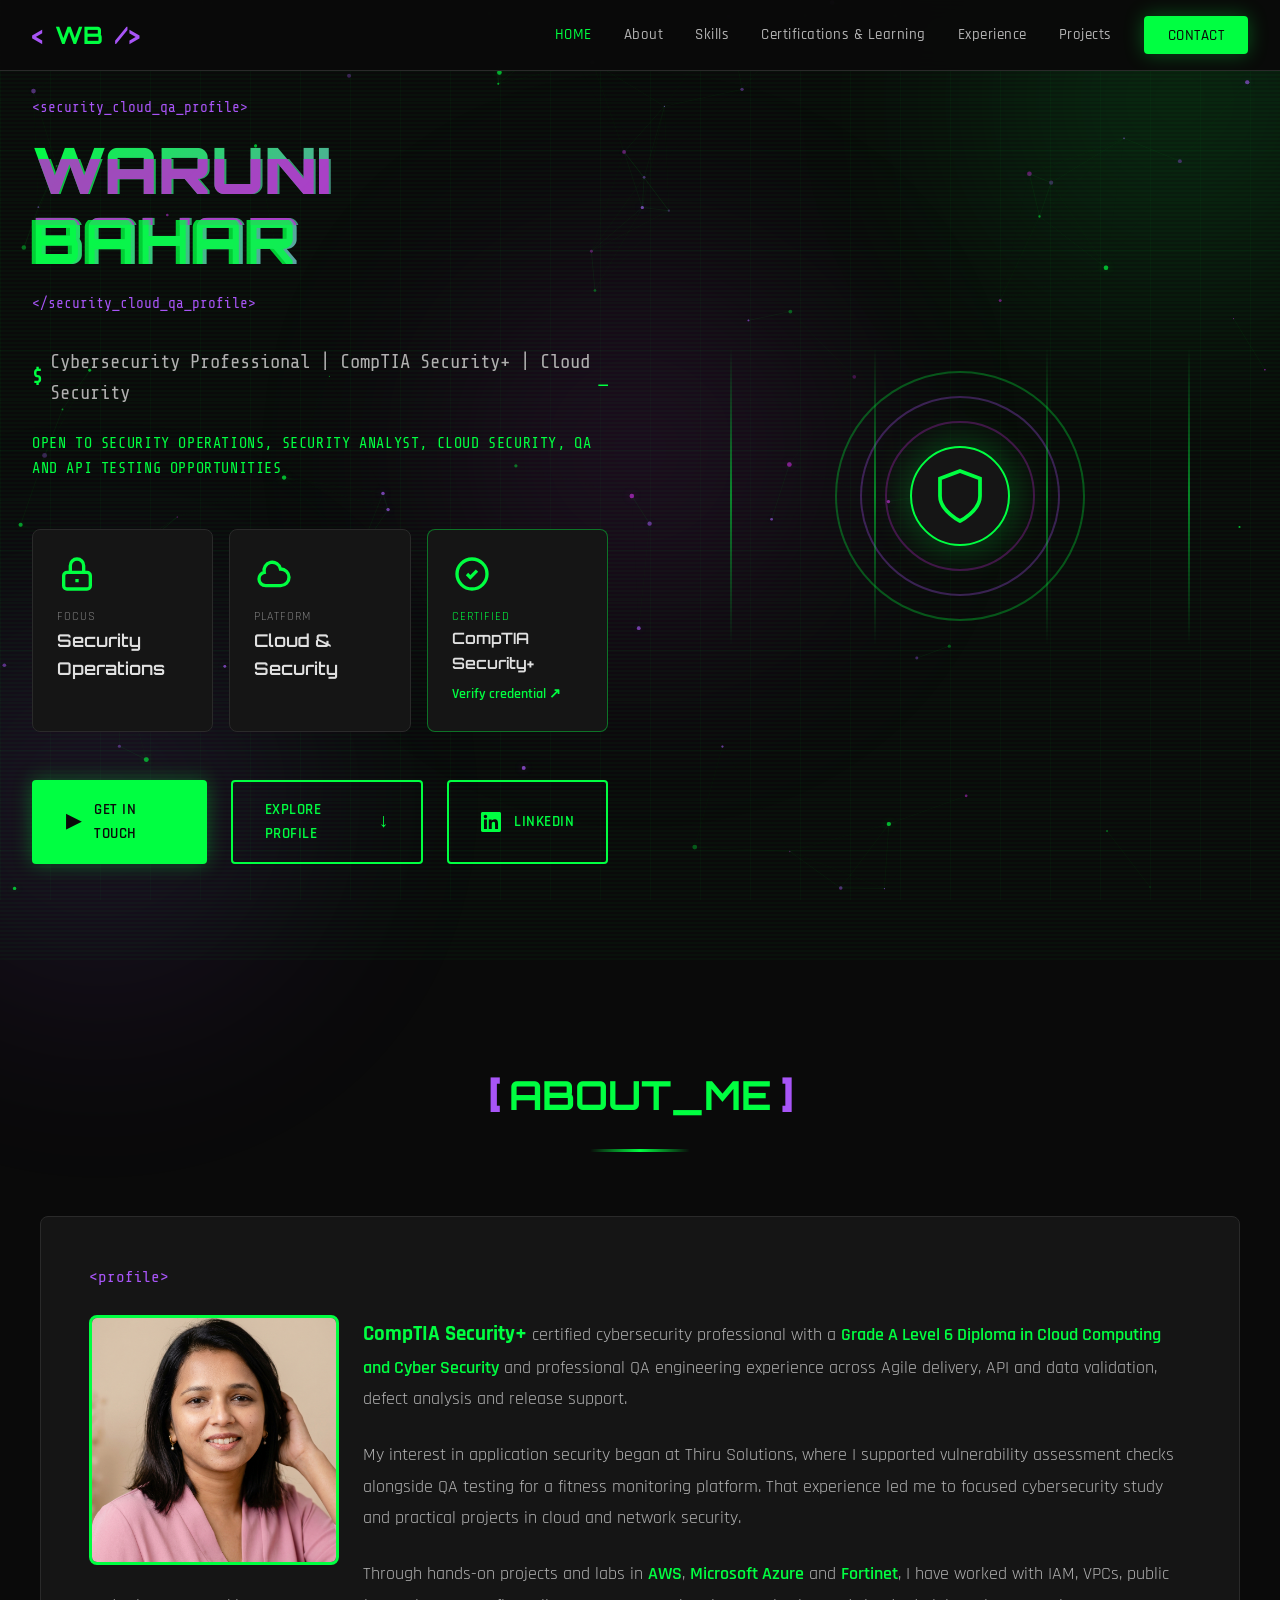
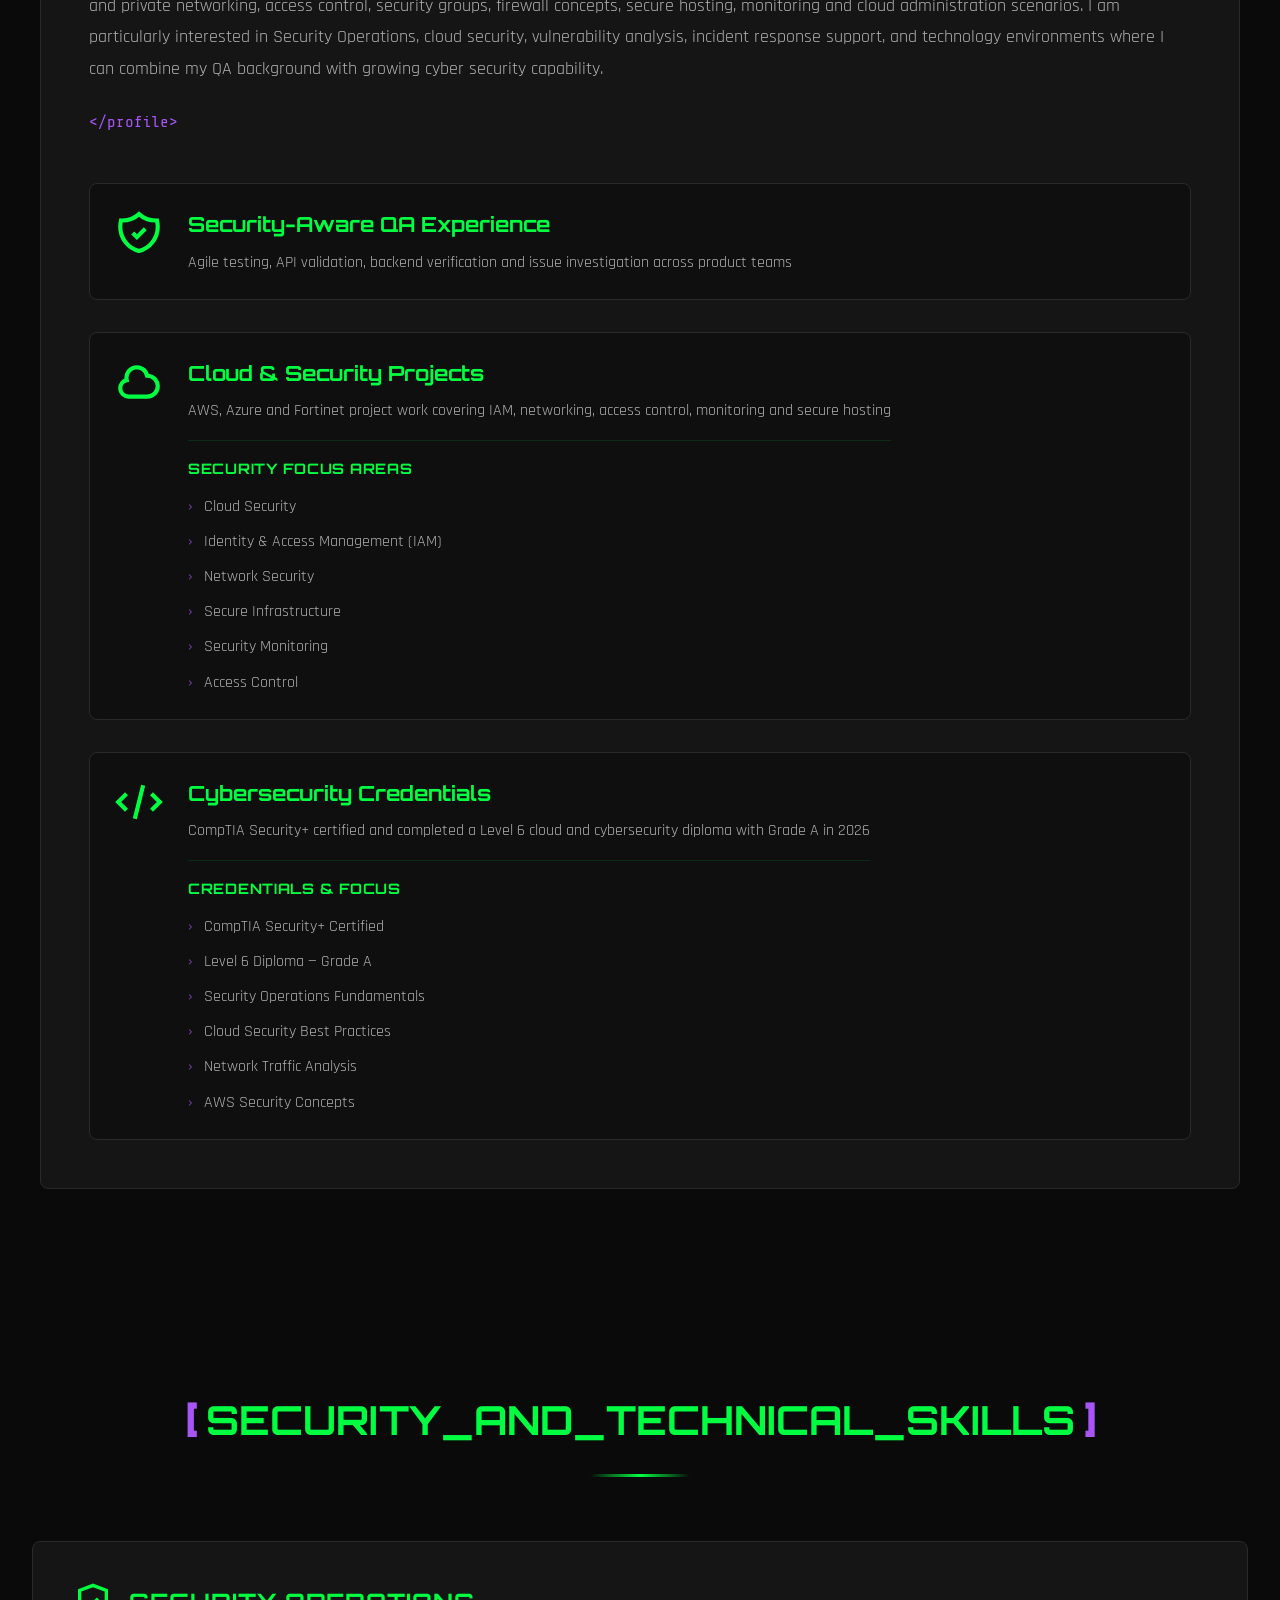
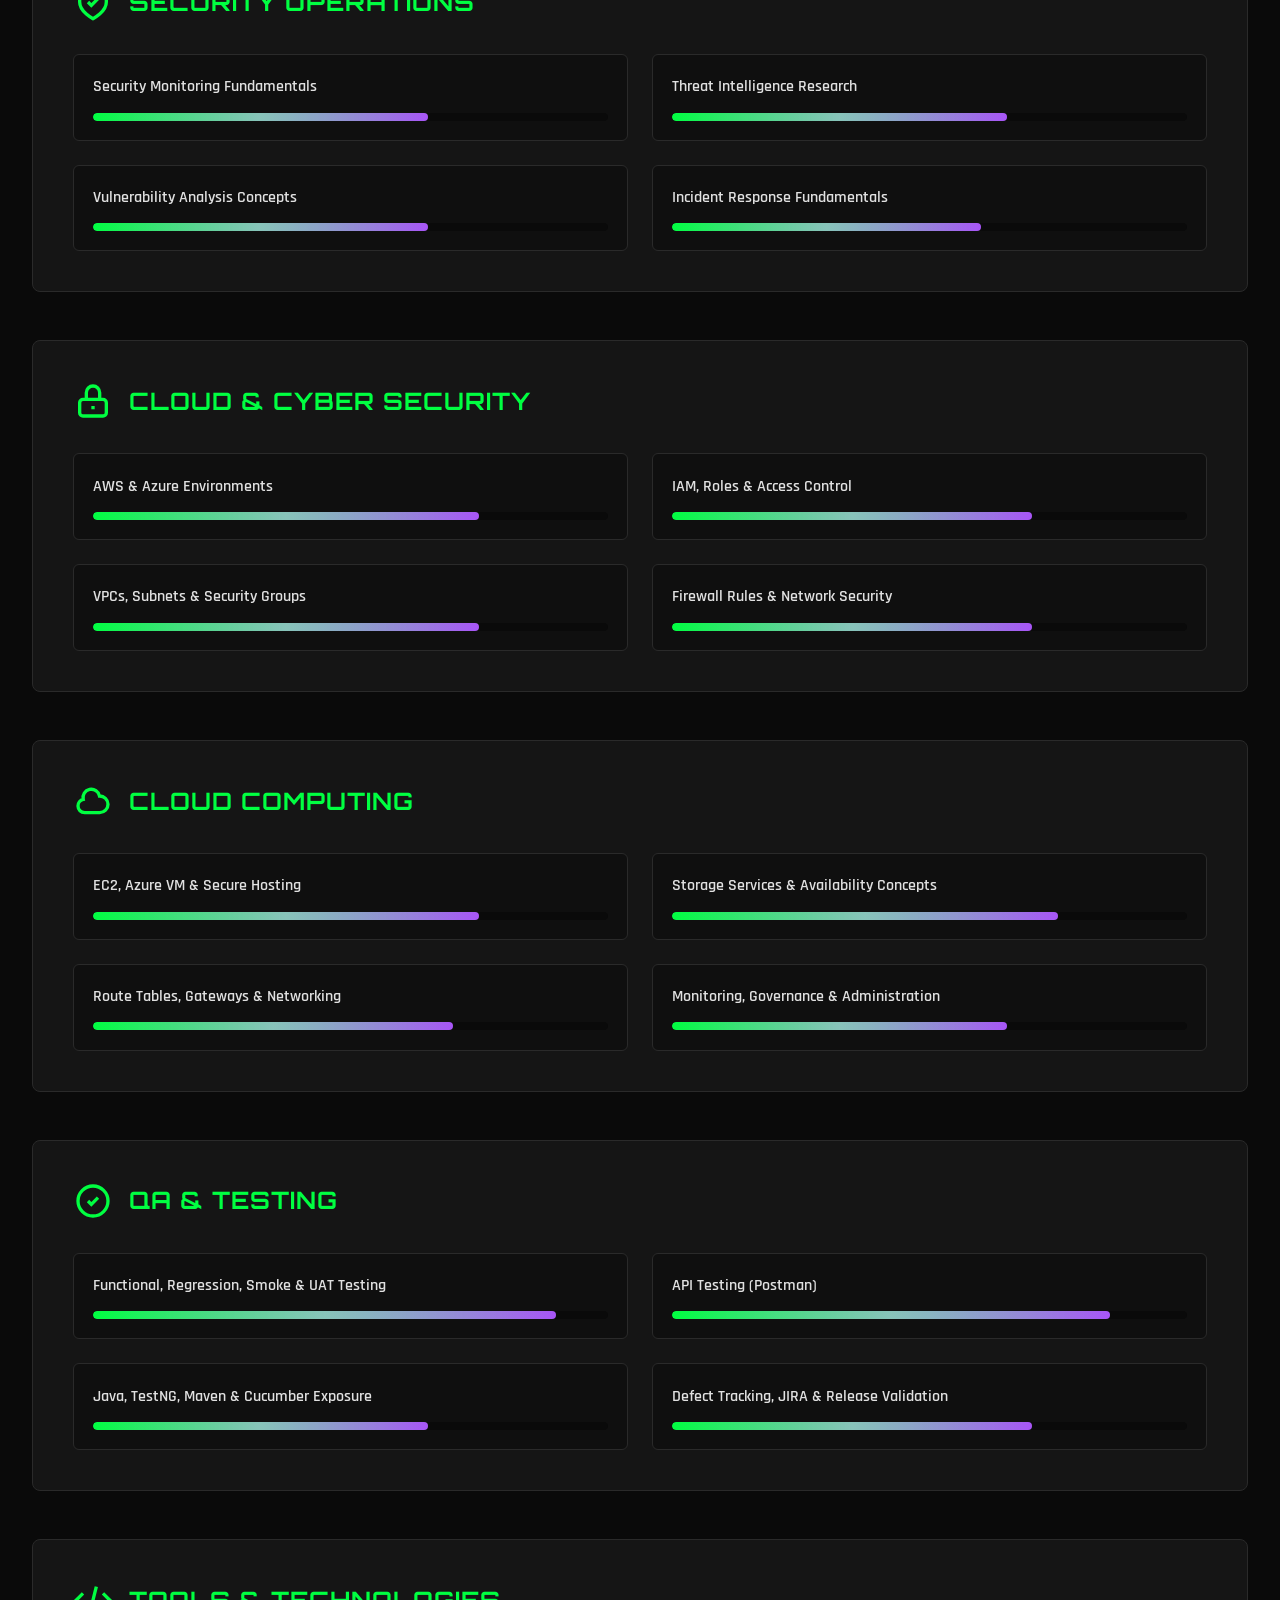
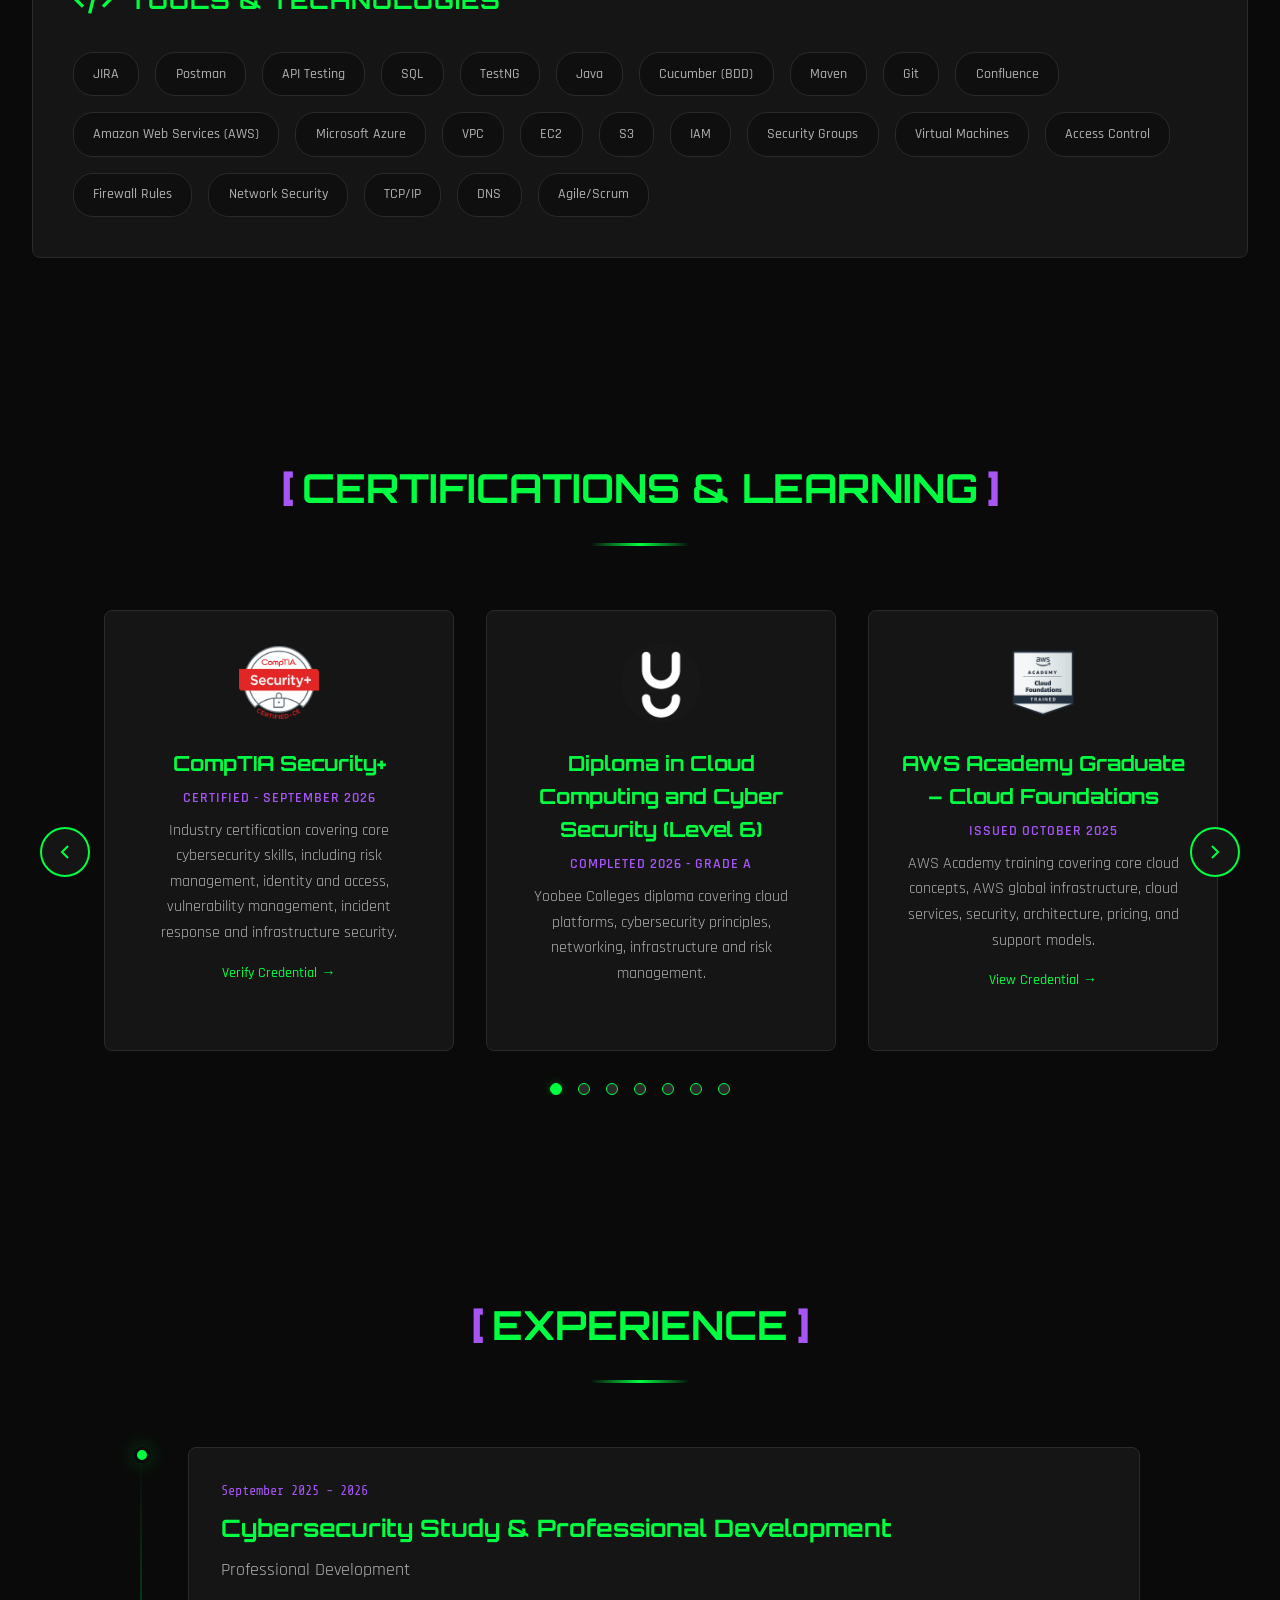
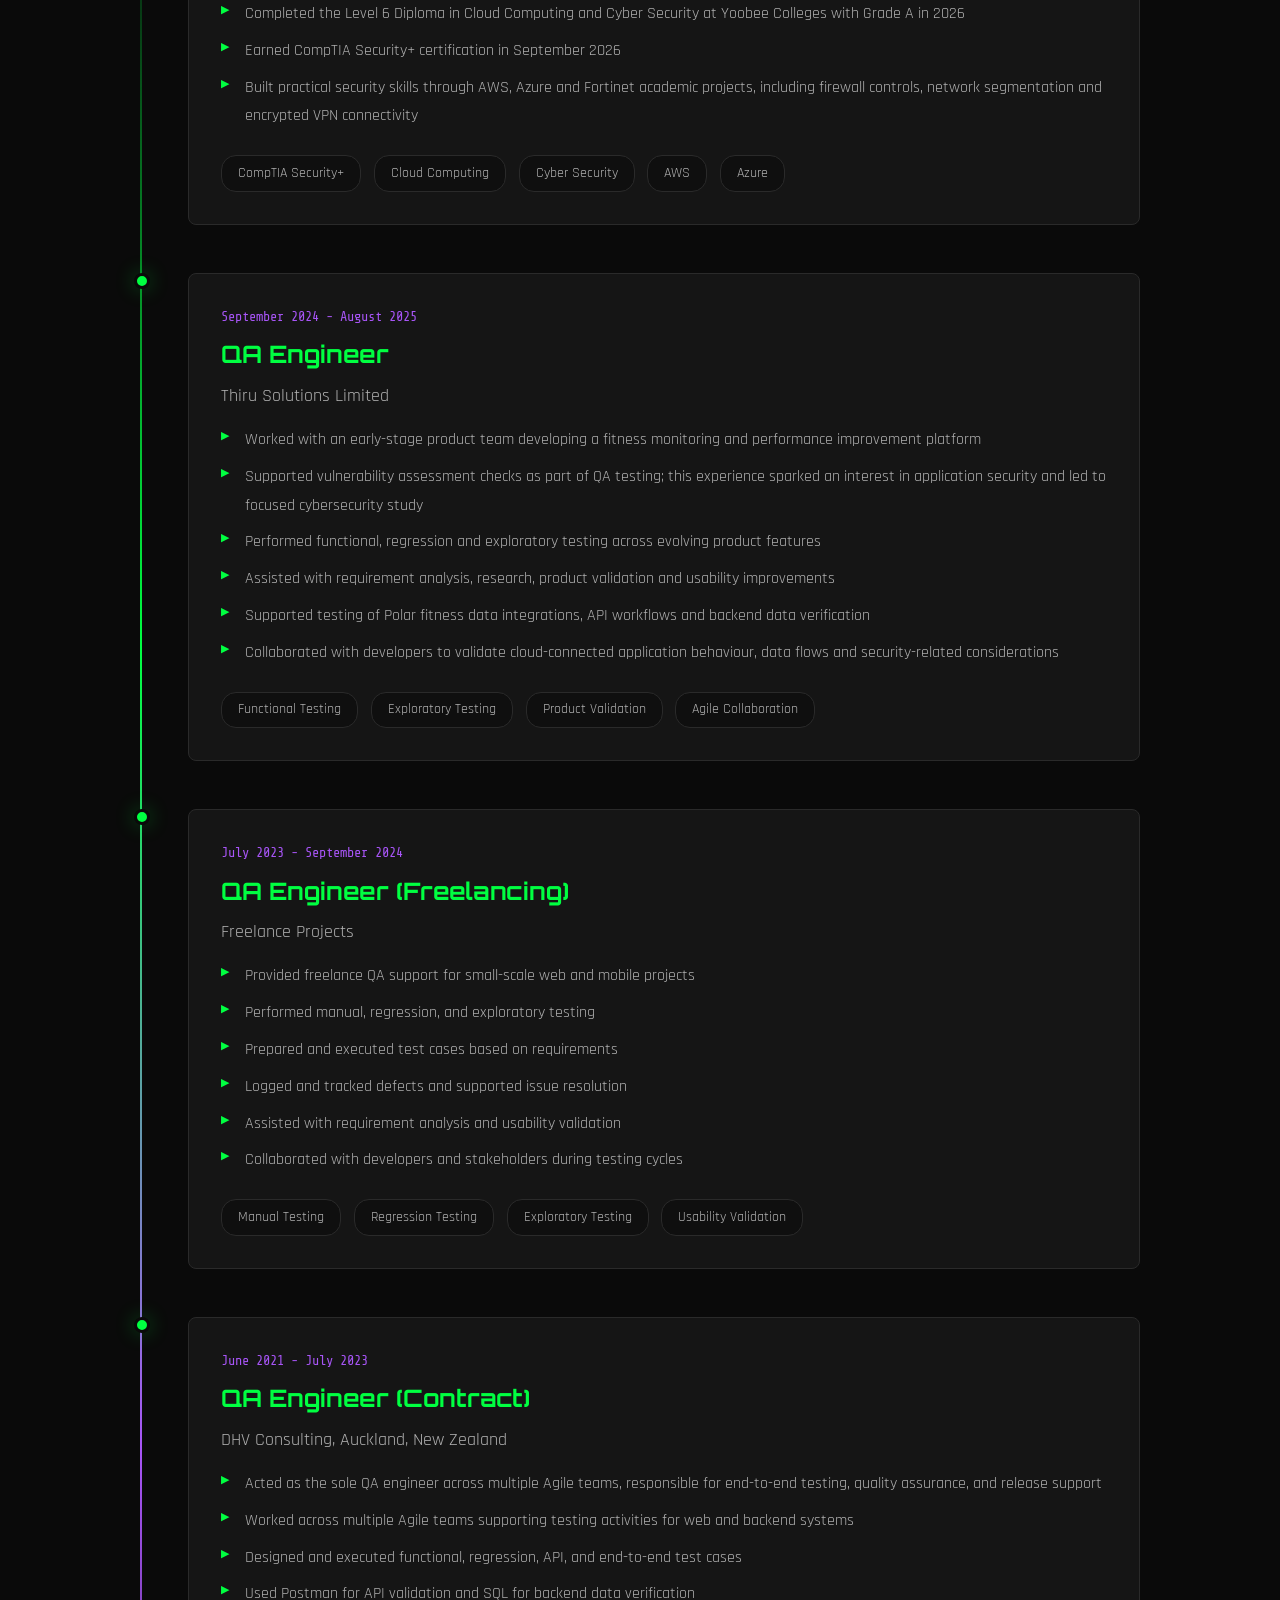
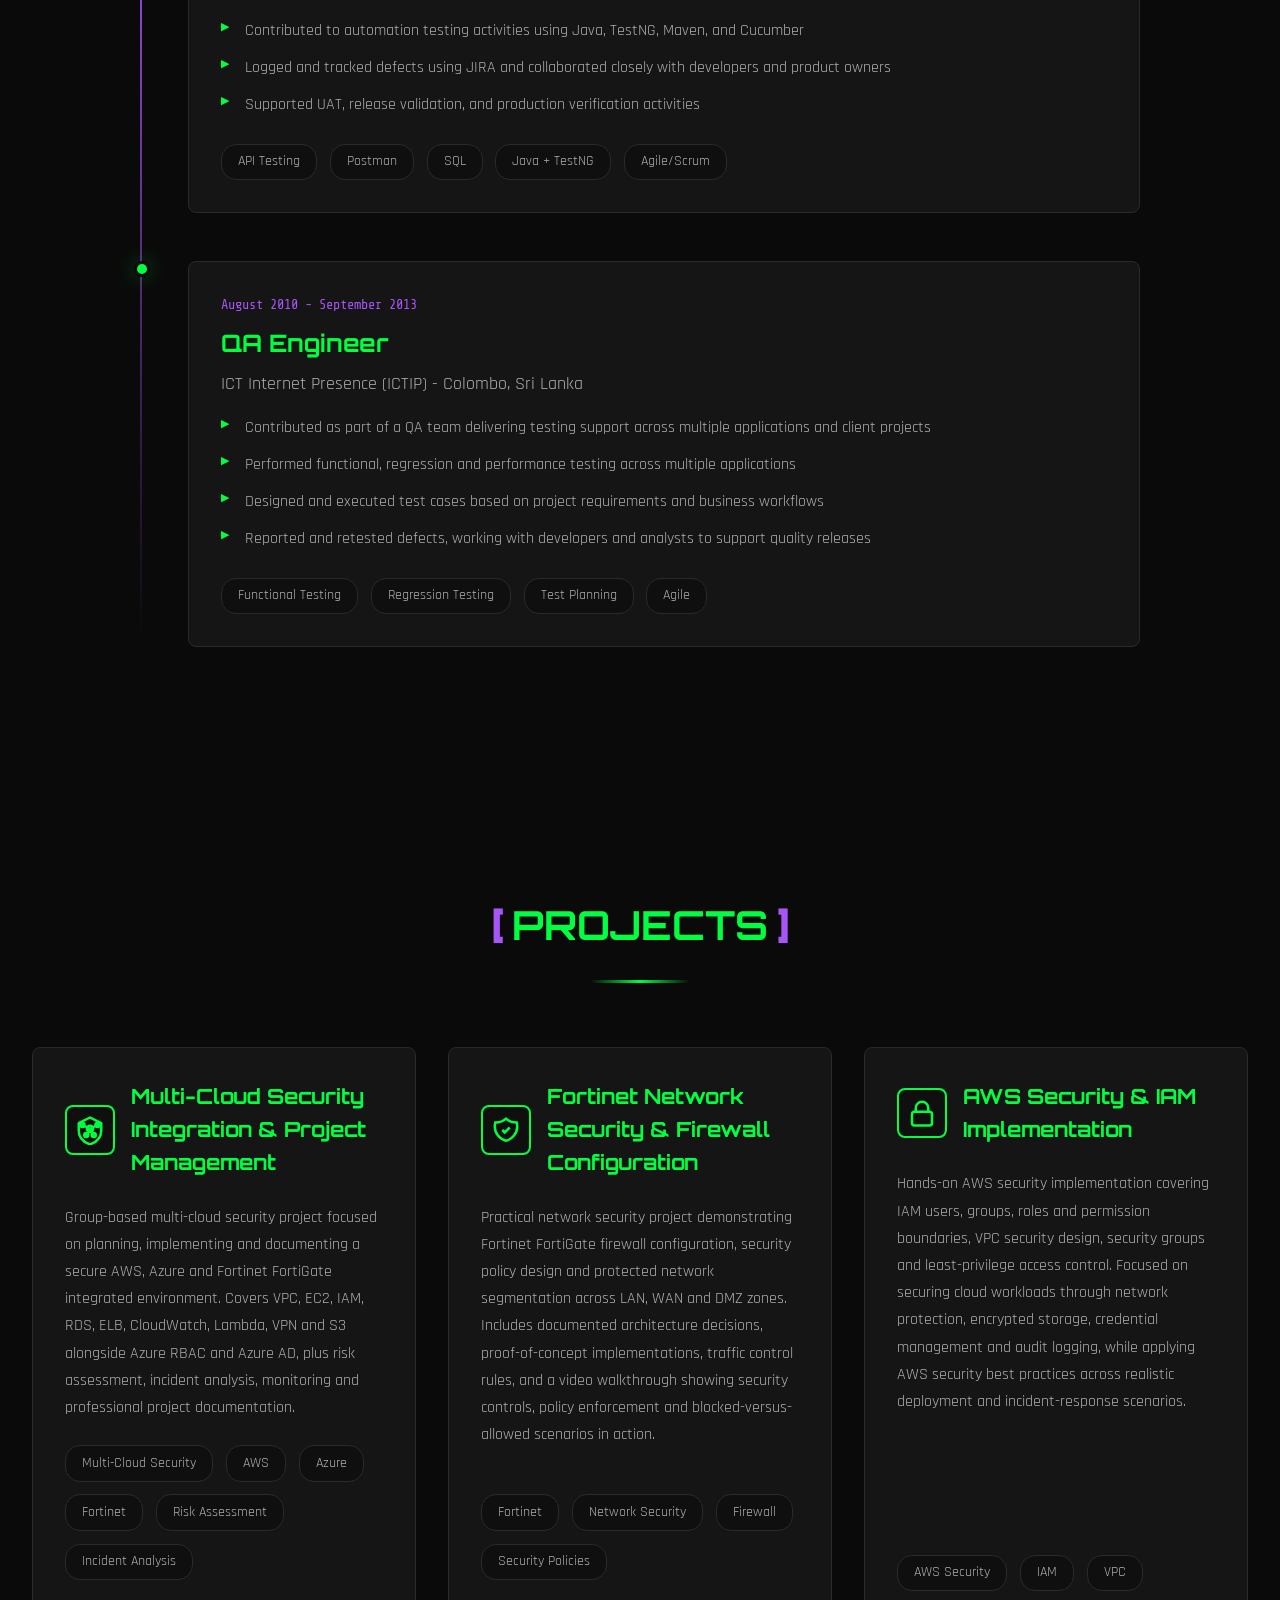
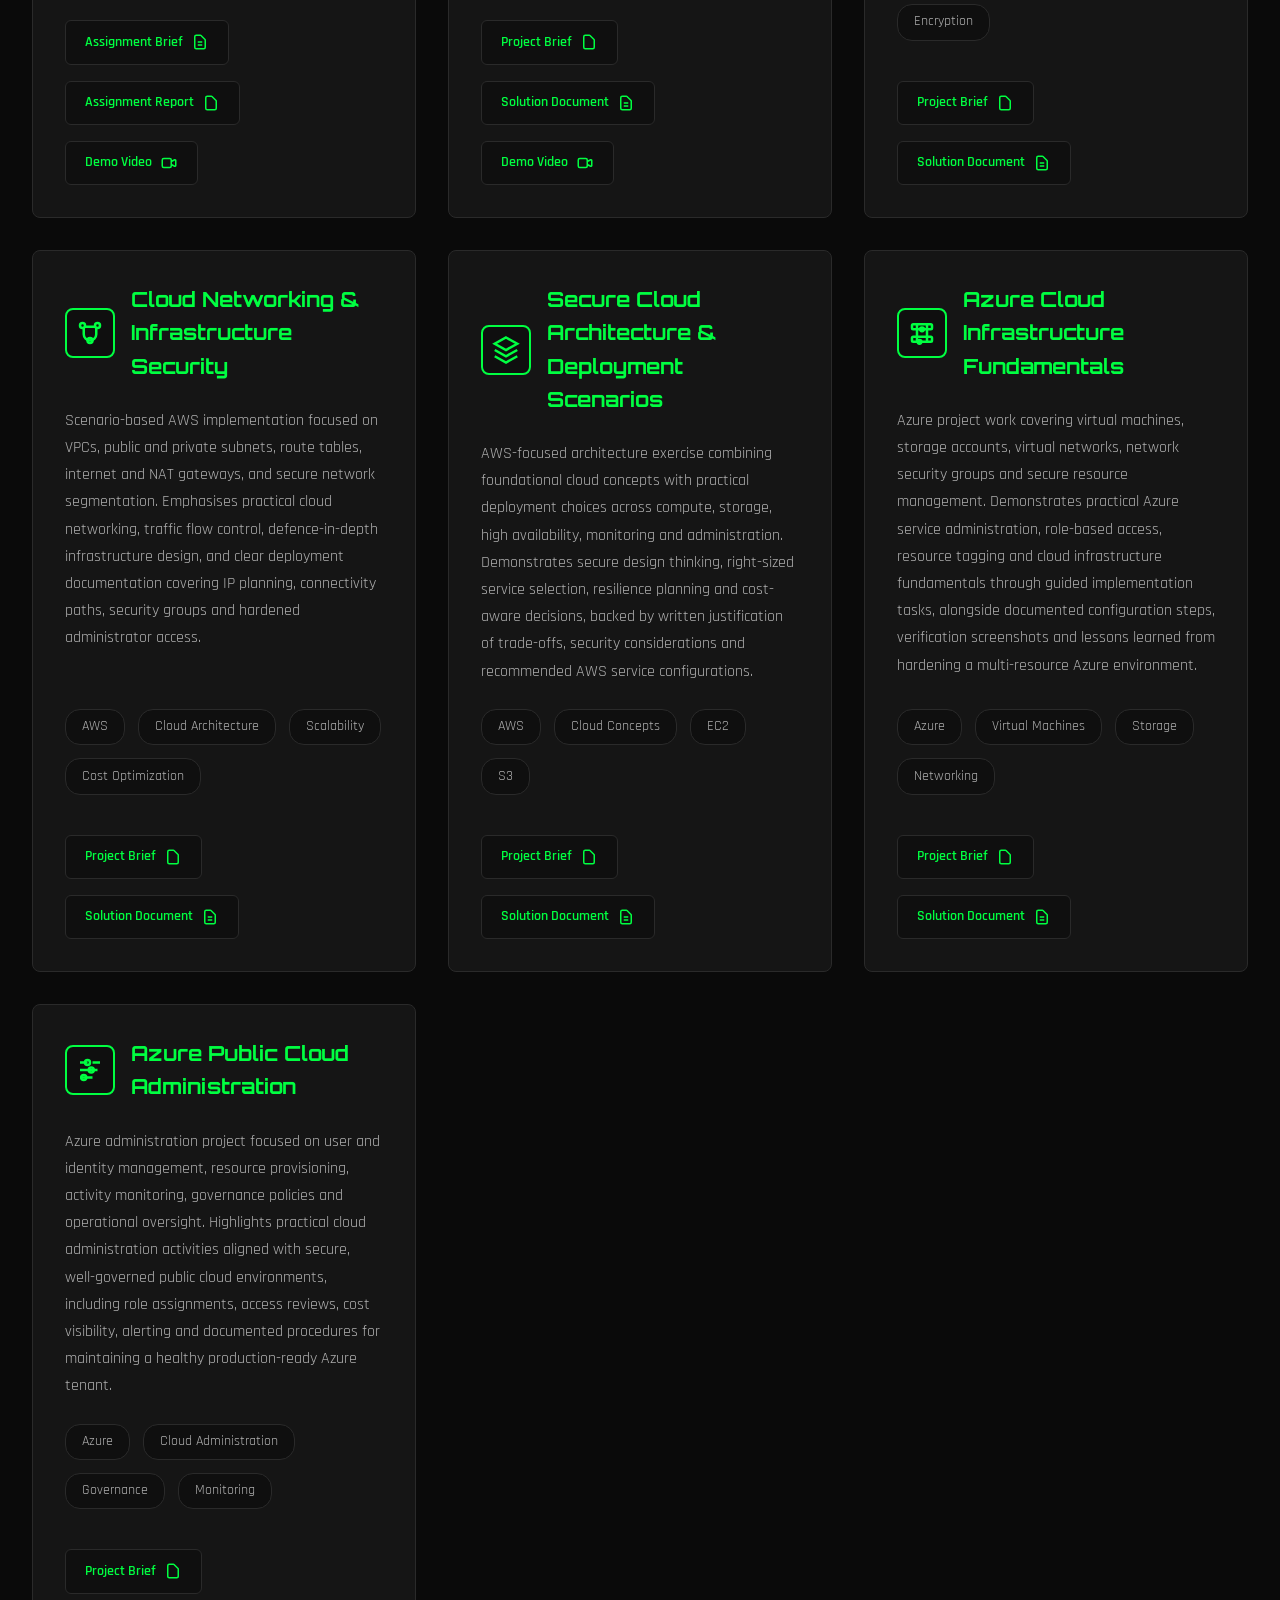
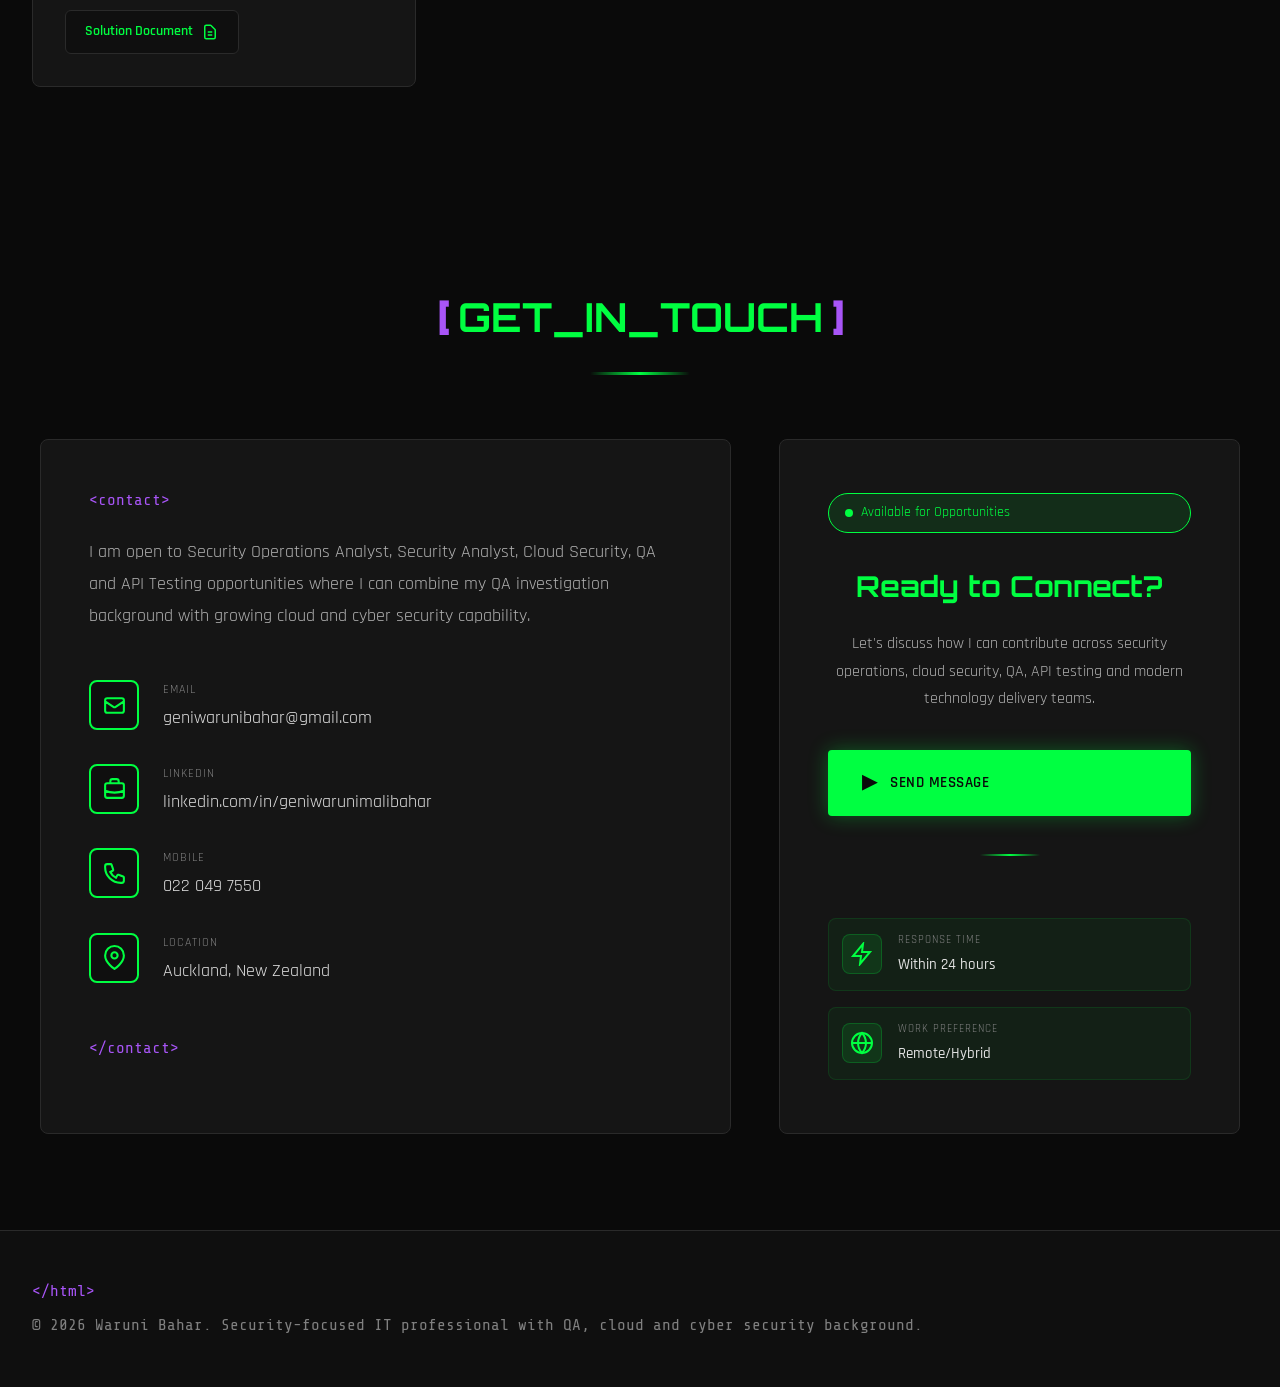
==== commit d54ac12d: "Remove resume and cover letter download links from index.html" ====
--- a/index.html
+++ b/index.html
@@ -1315,13 +1315,6 @@
                         <span>SEND MESSAGE</span>
                     </a>
 
-                    <div class="contact-documents">
-                        <a class="cert-link" href="assets/cv/Geni_Waruni_Bahar_Resume.docx" download>Download Resume
-                            →</a>
-                        <a class="cert-link" href="assets/cv/Geni_Waruni_Bahar_CoverLetter.docx" download>Download
-                            General Cover Letter →</a>
-                    </div>
-
                     <div class="cta-divider"></div>
 
                     <div class="quick-stats">
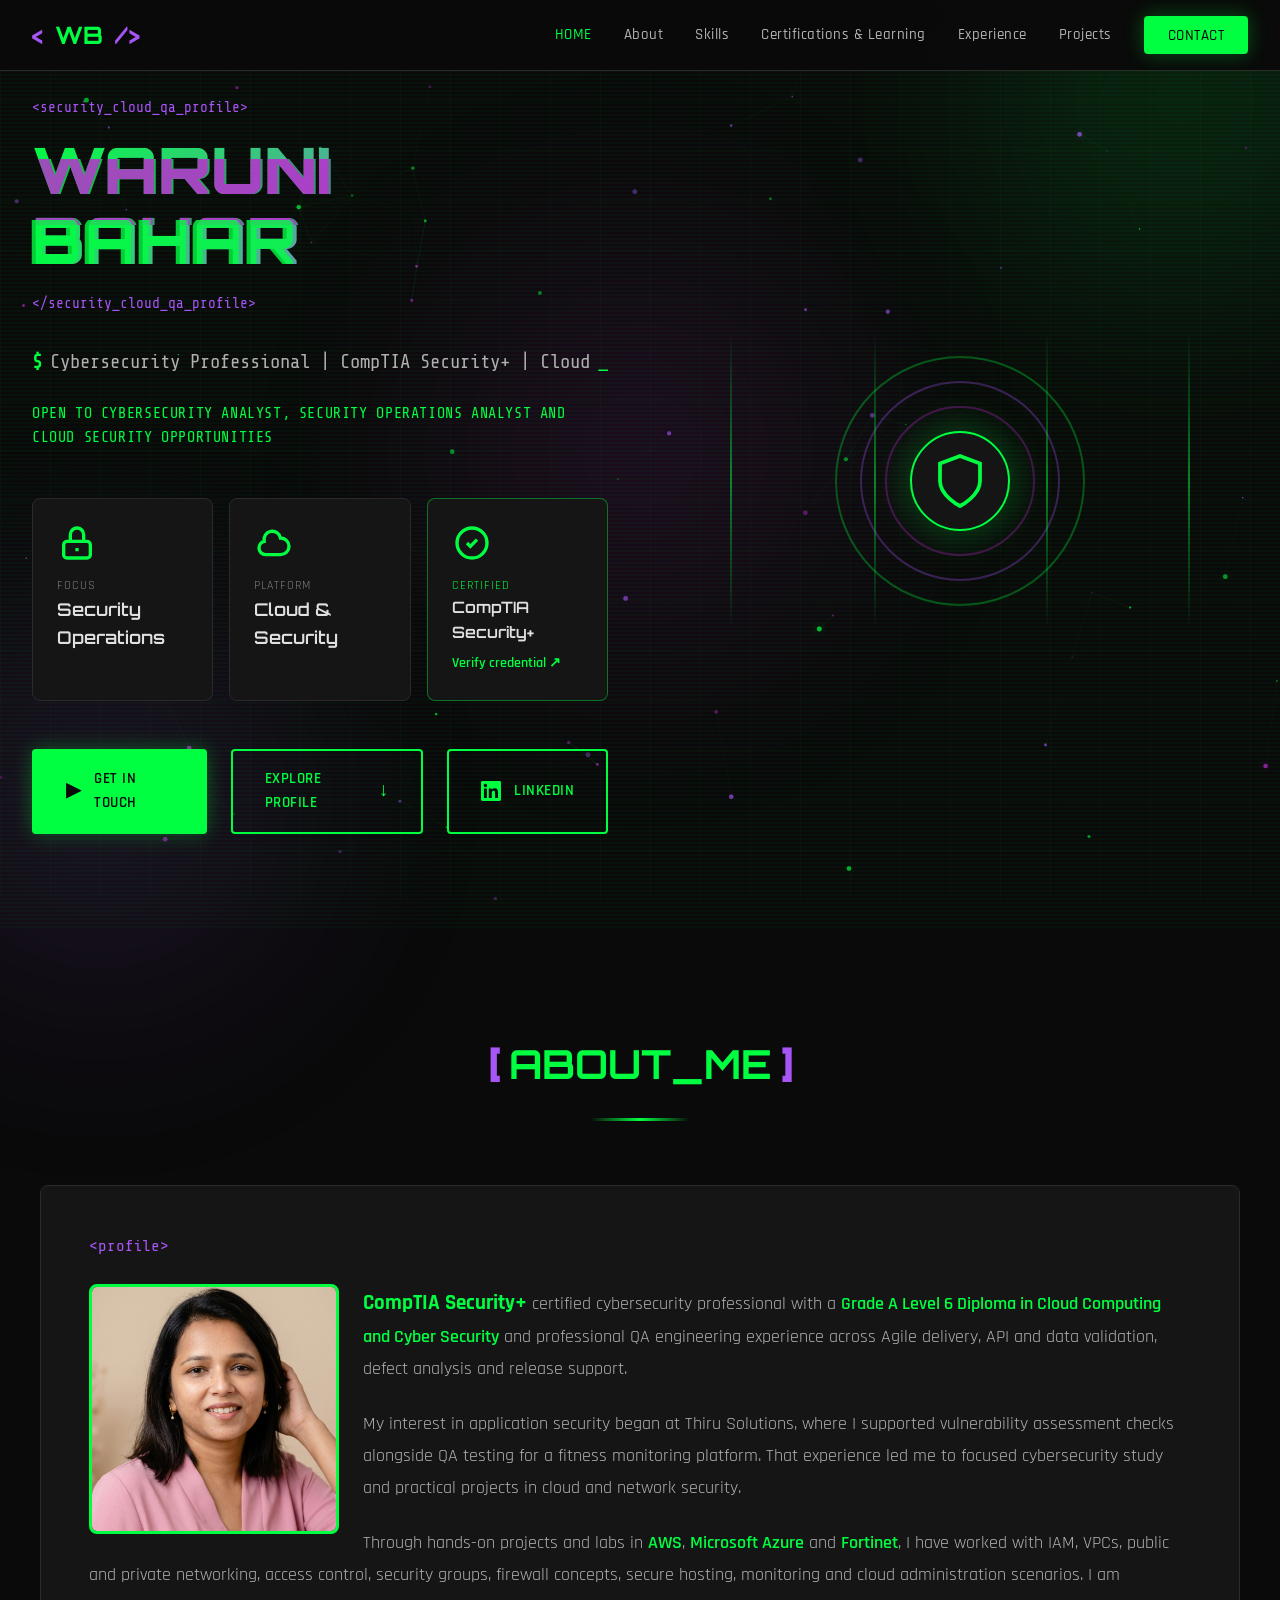
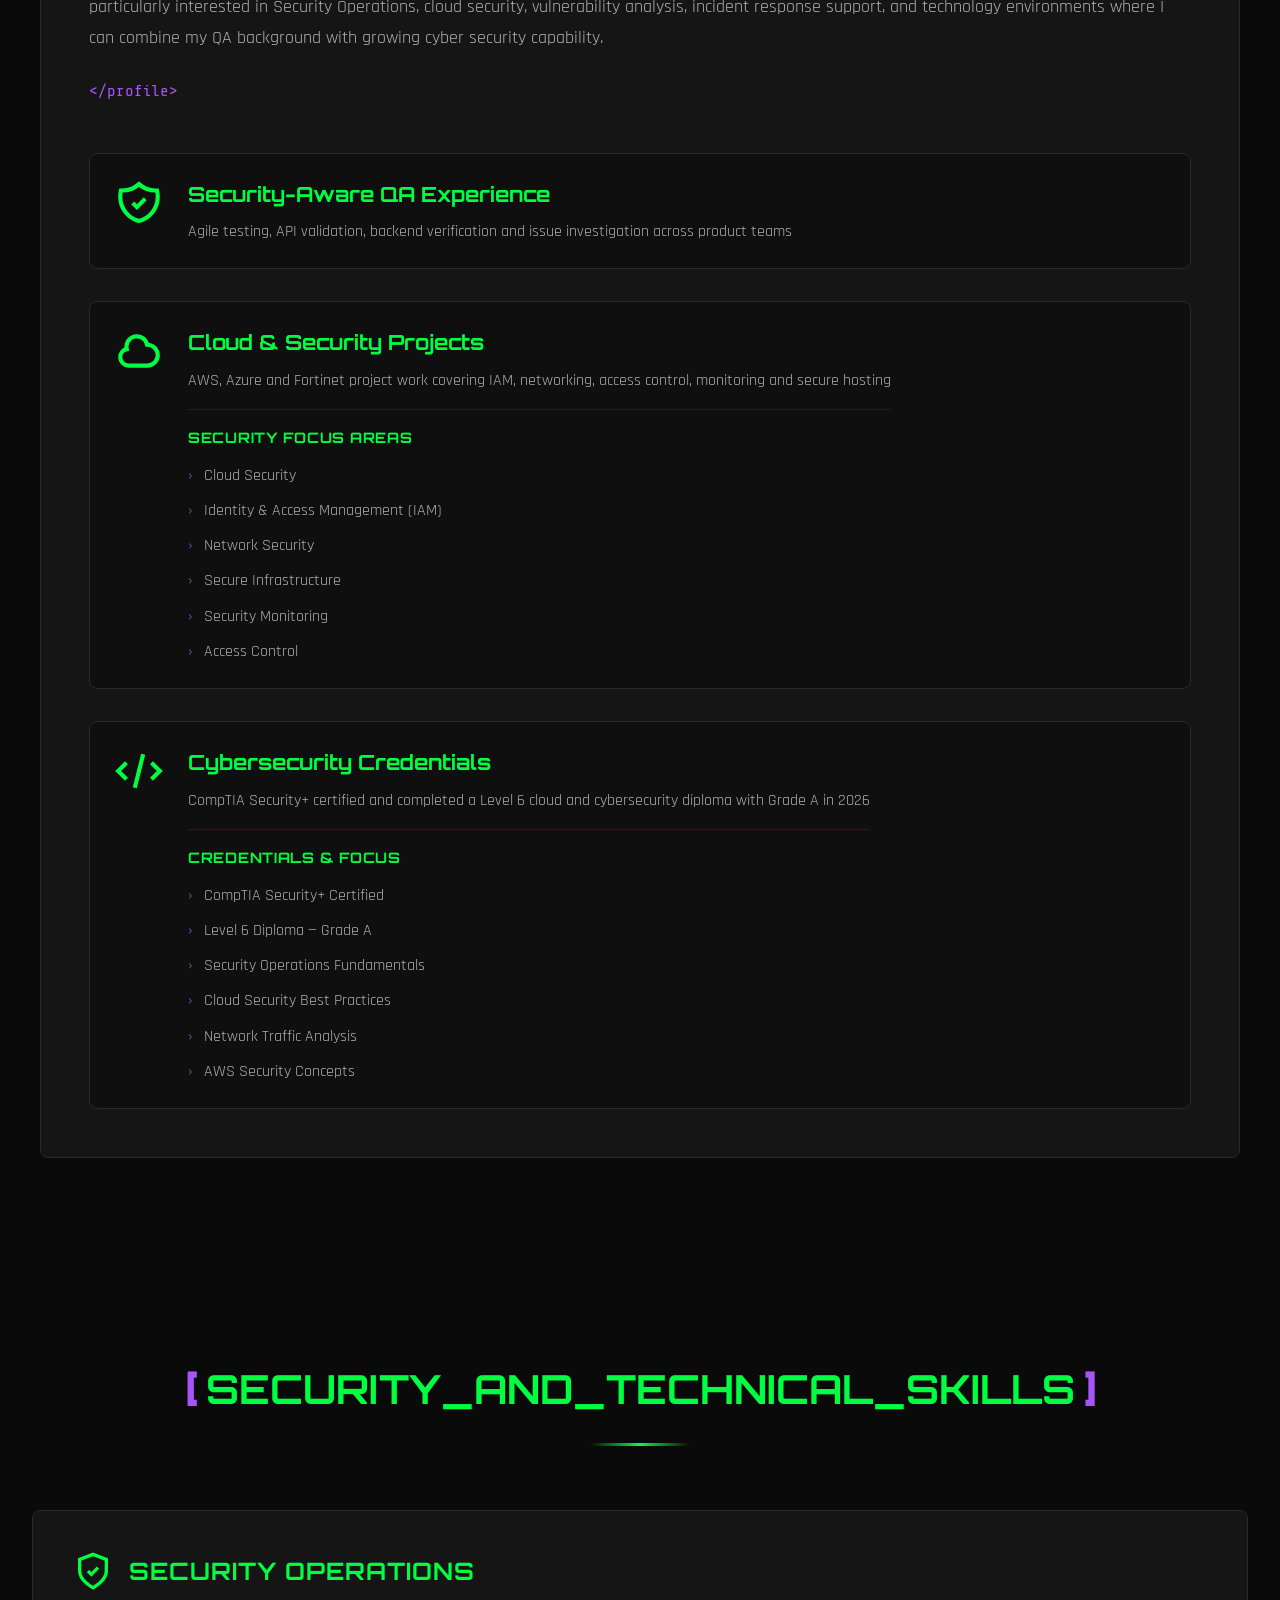
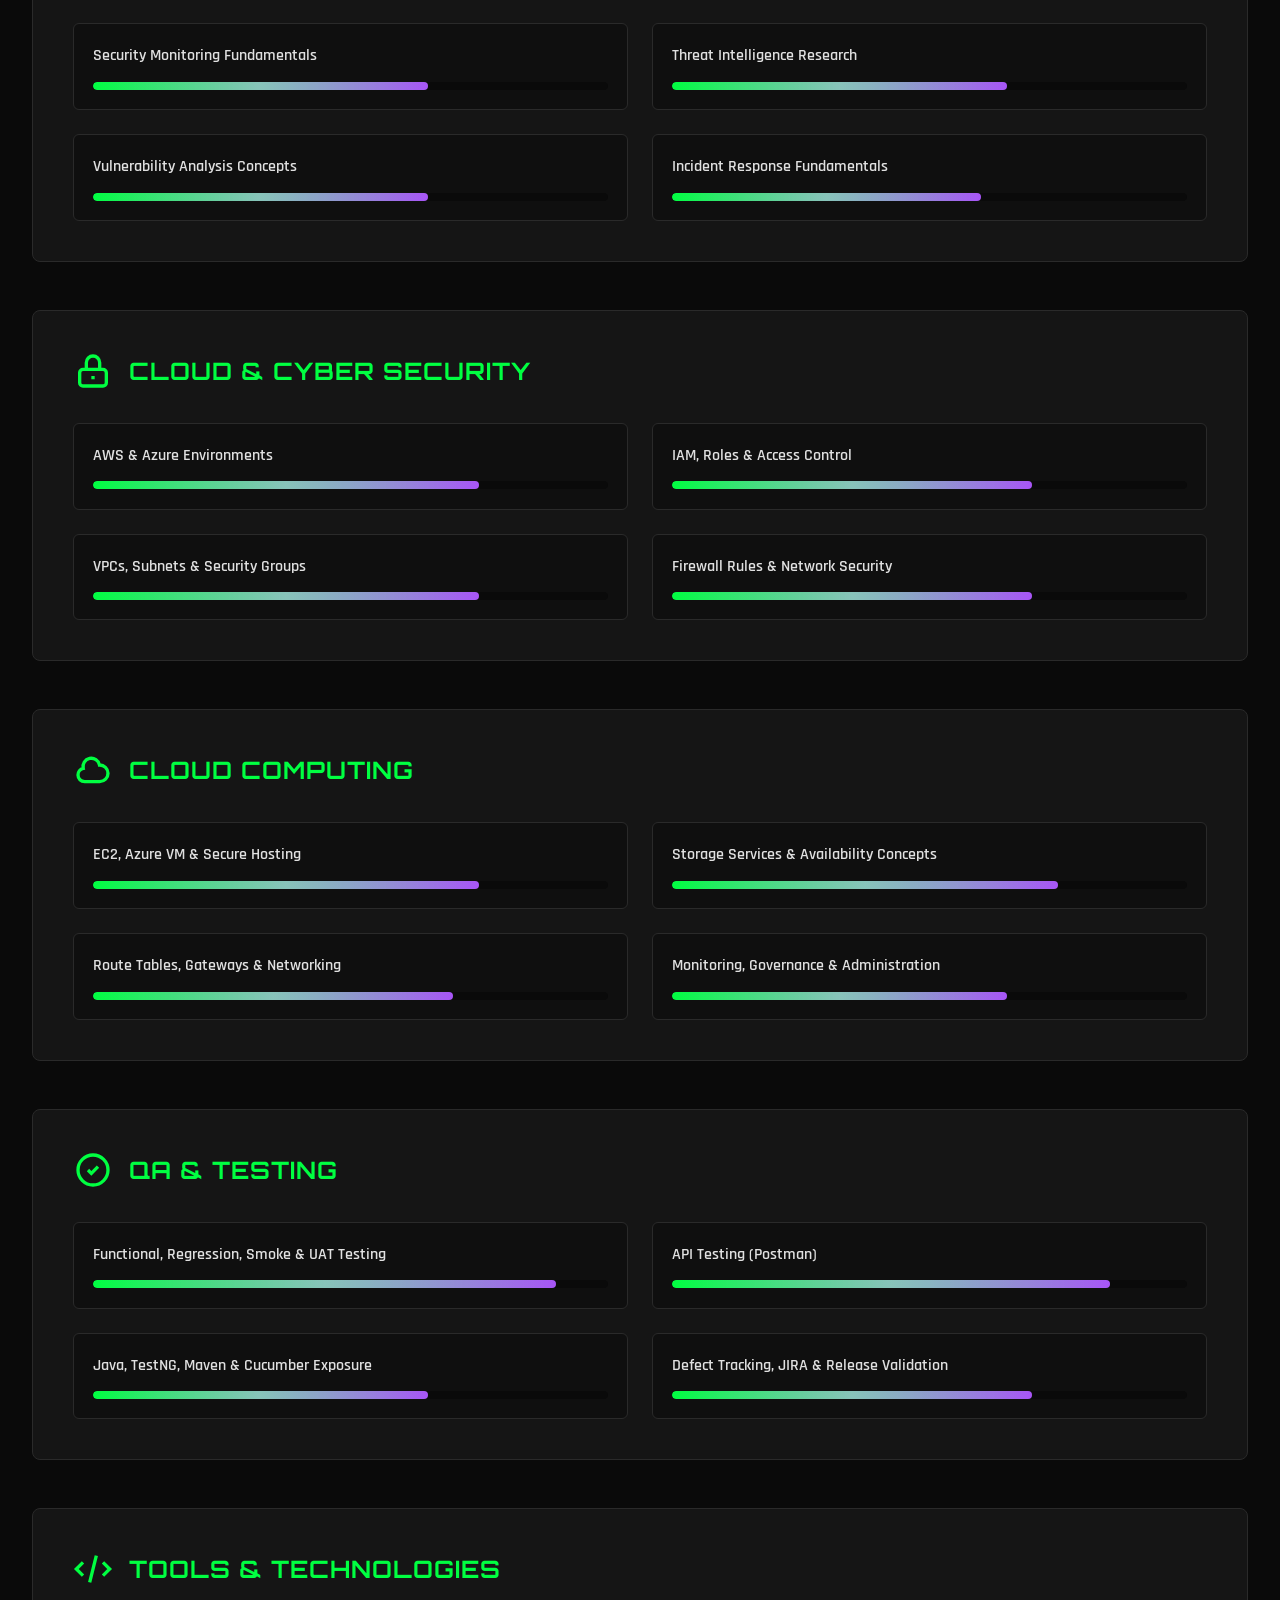
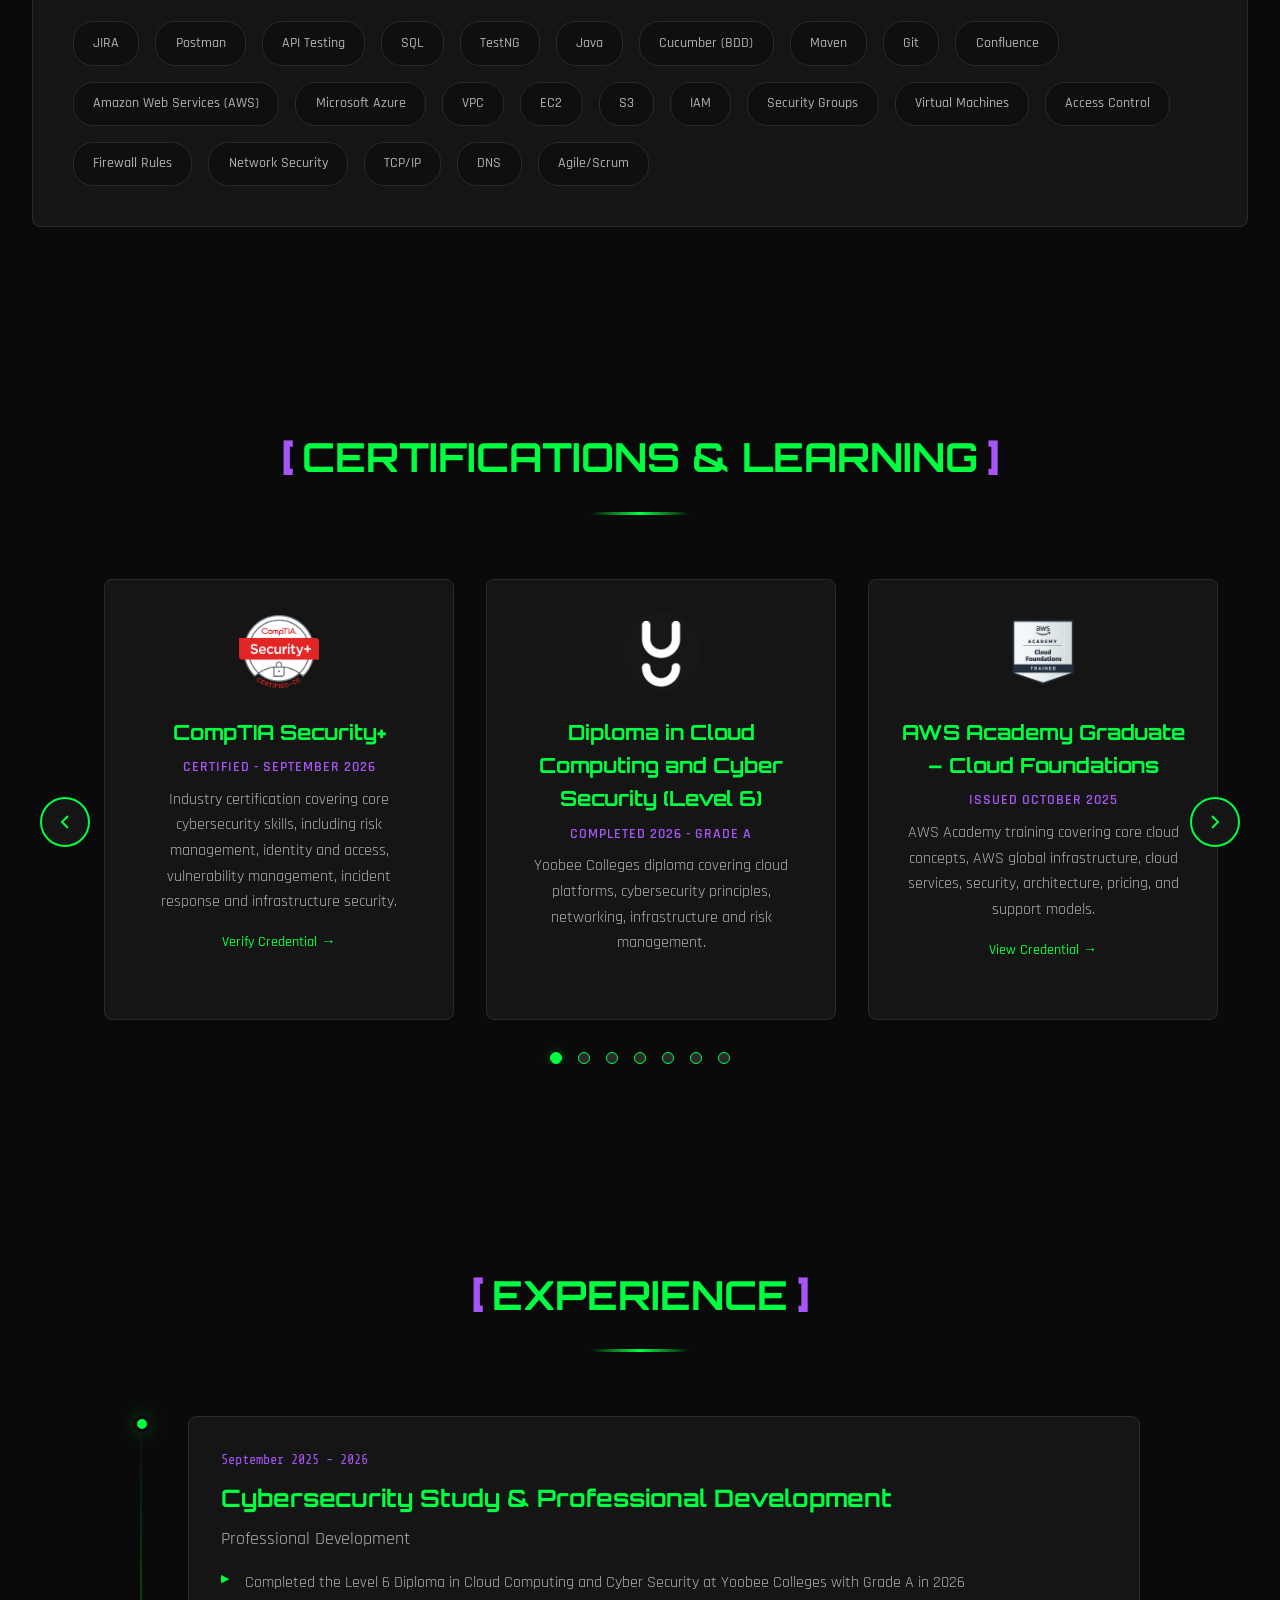
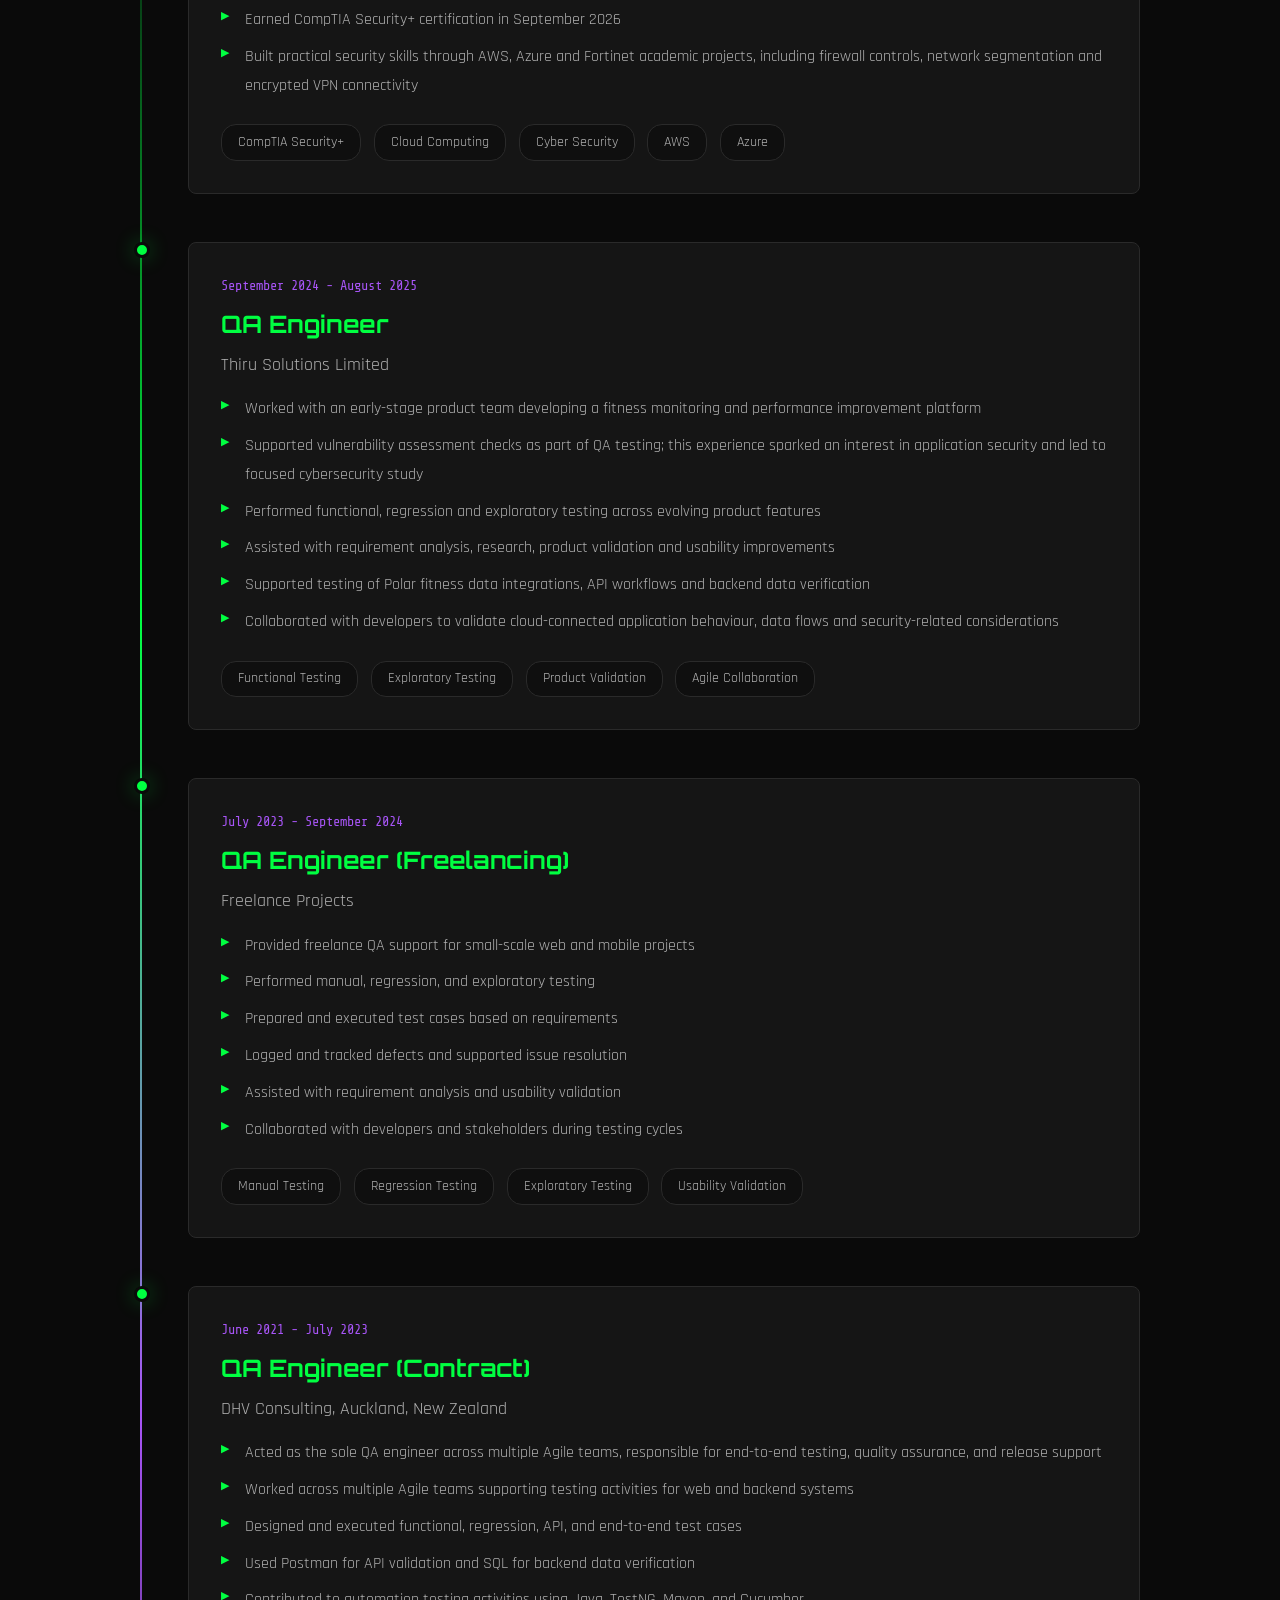
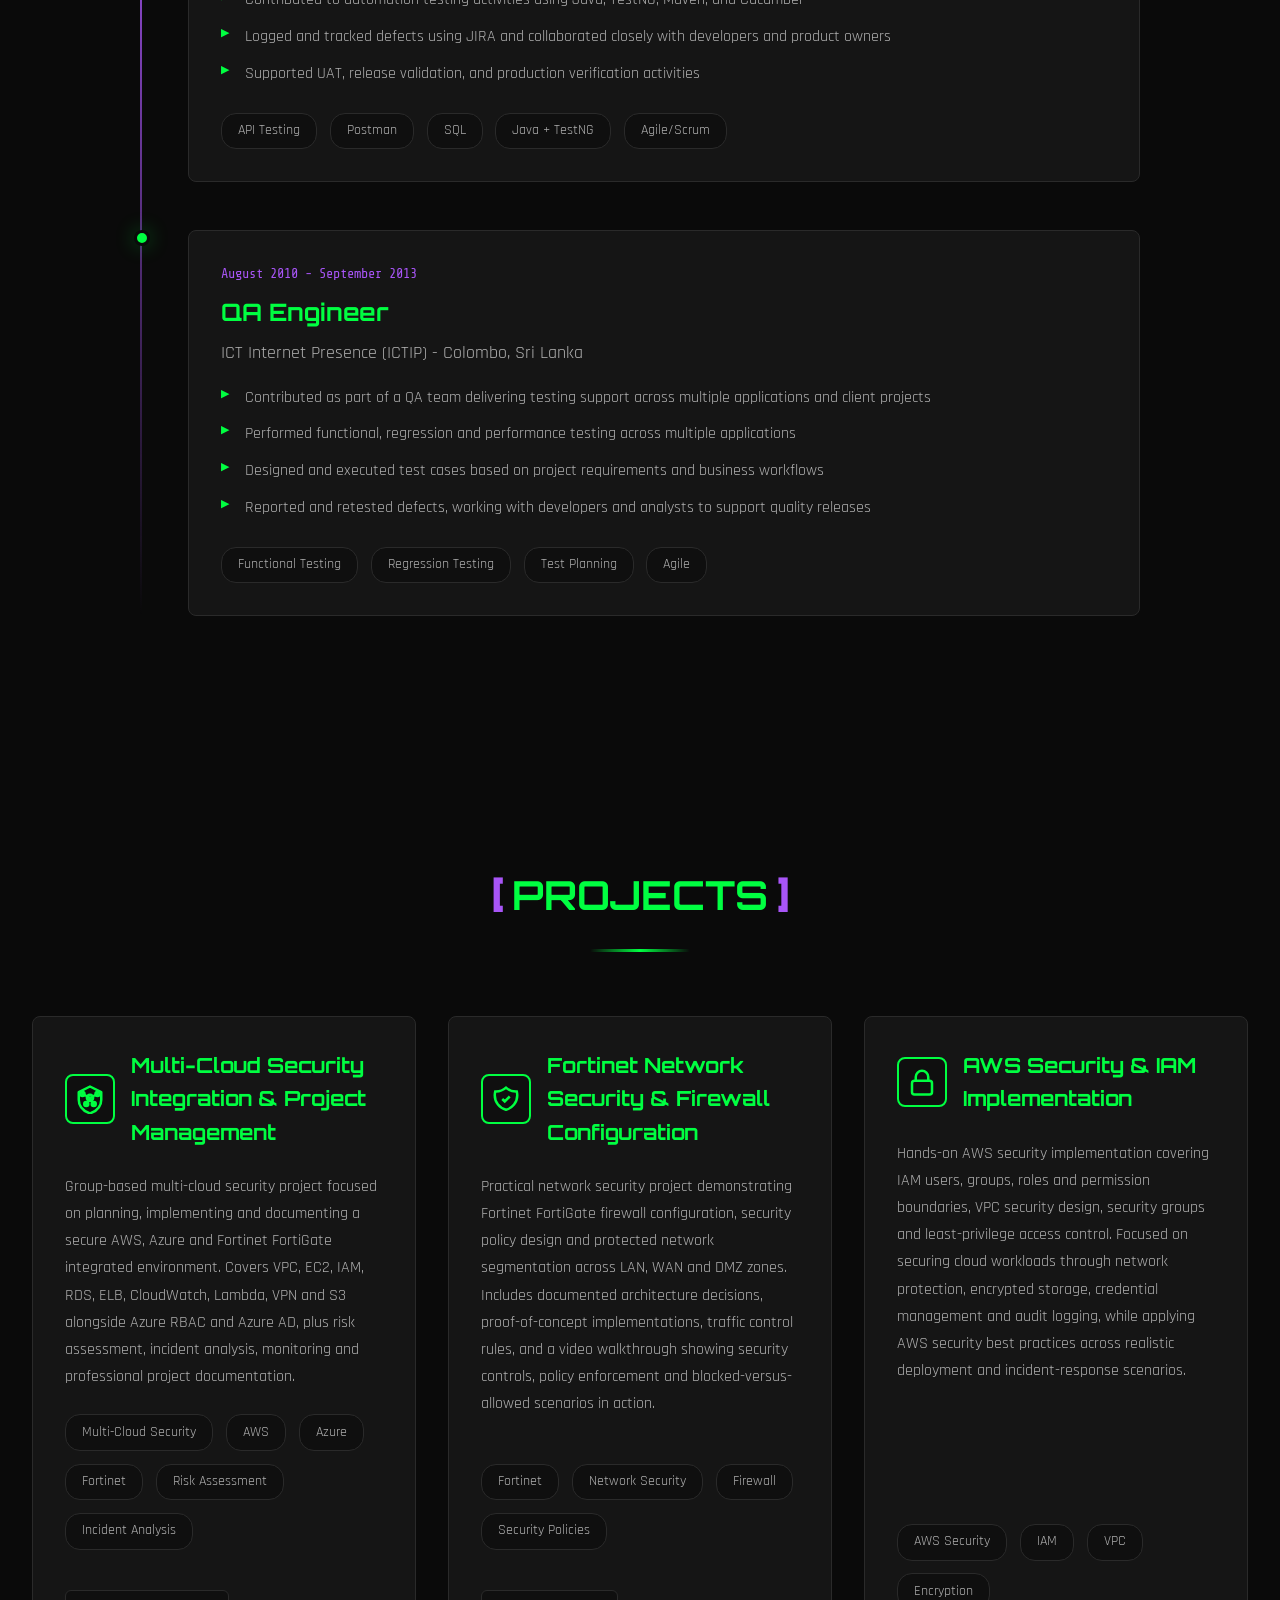
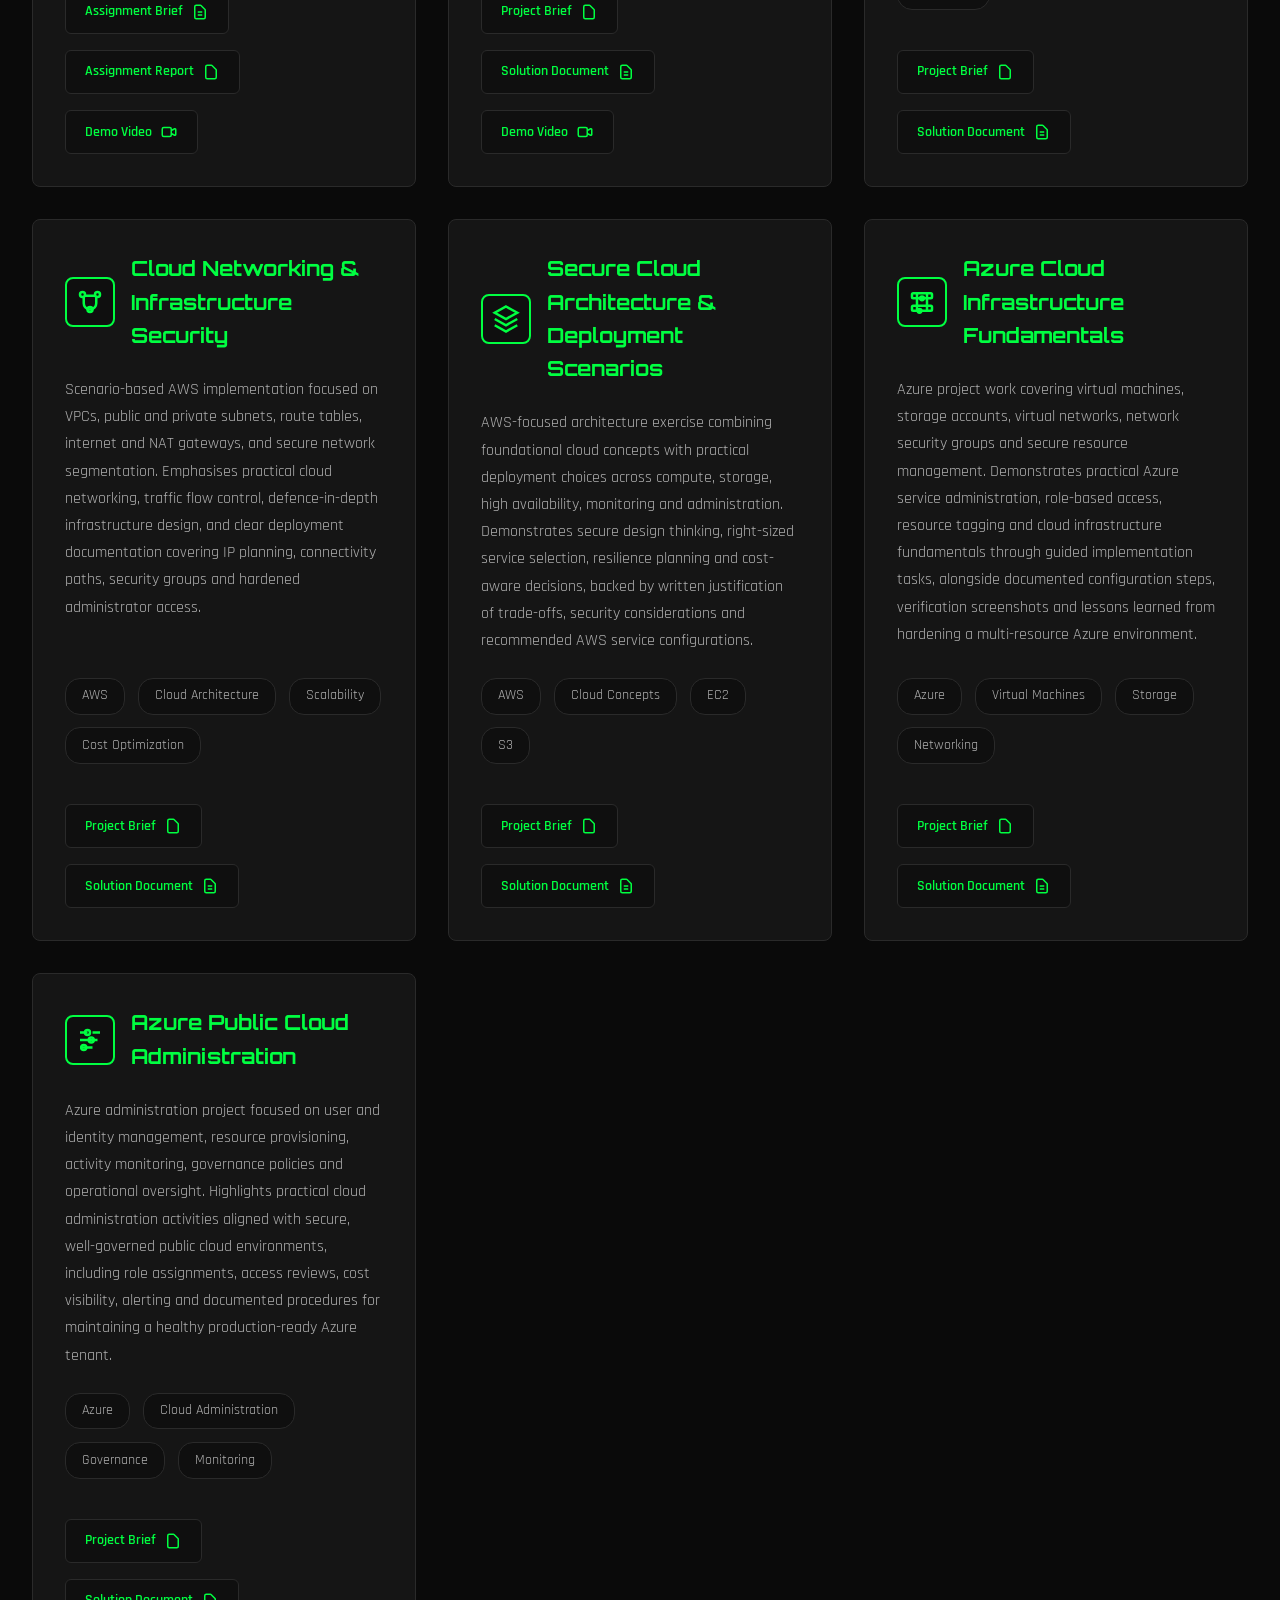
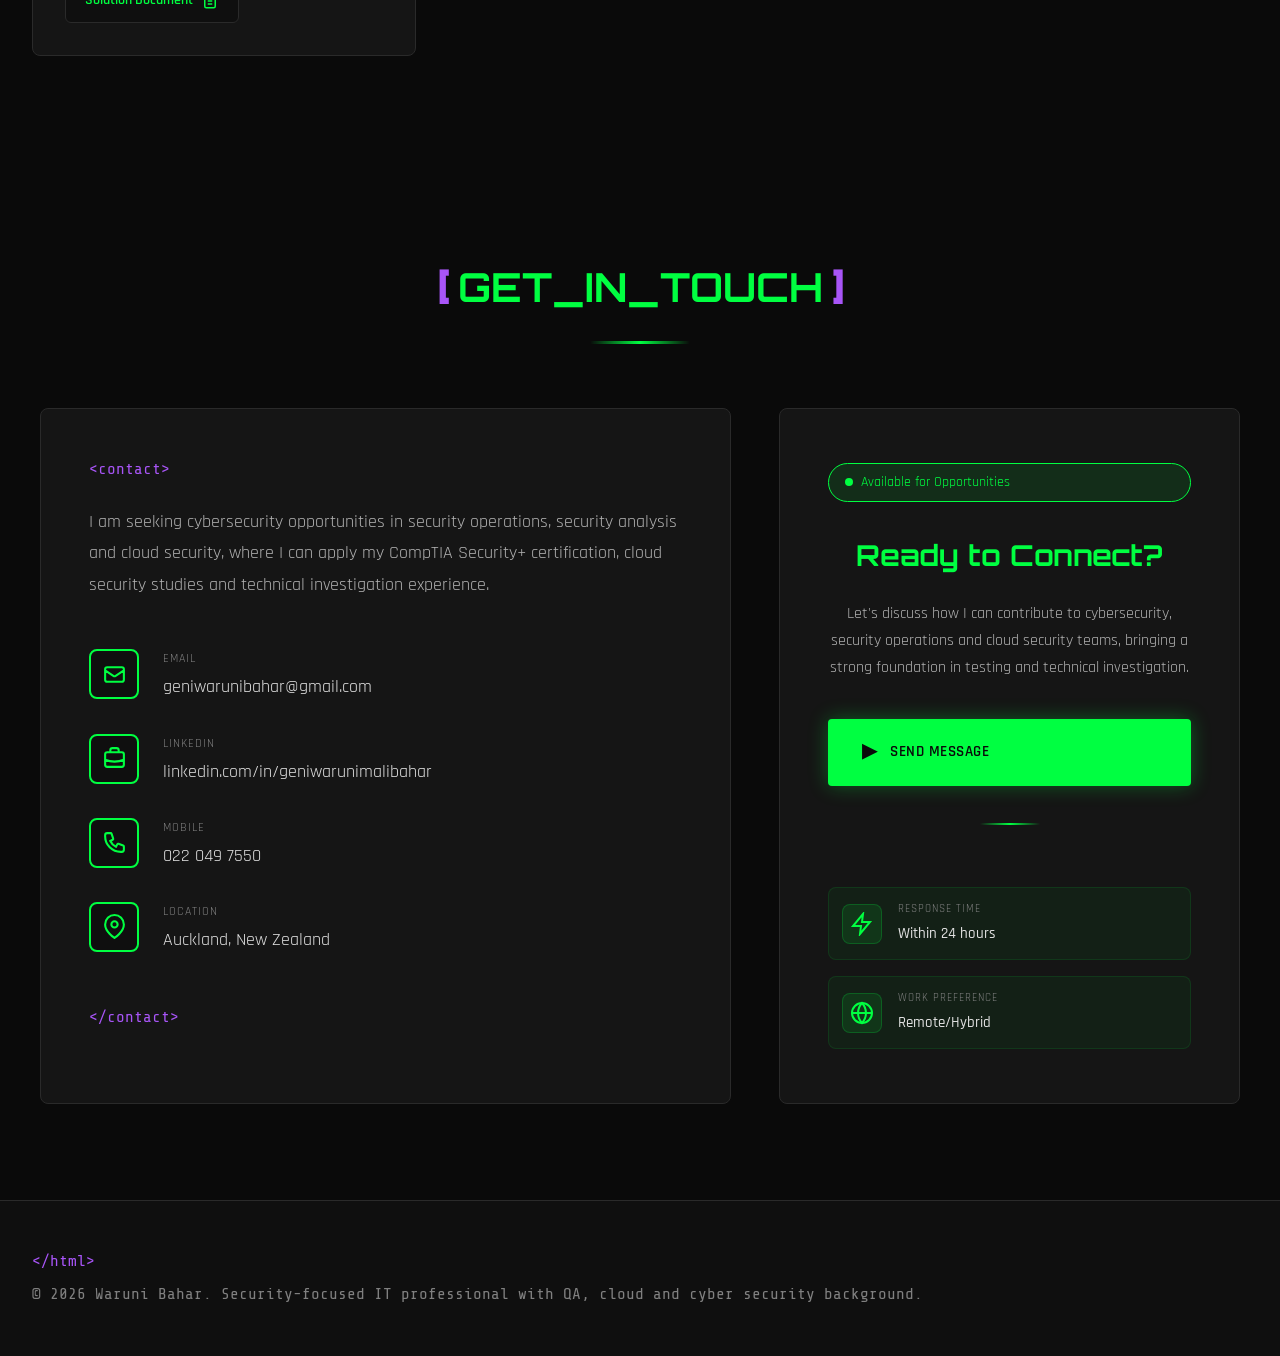
==== commit c3acd855: "Update keywords and opportunity descriptions for clarity and relevance" ====
--- a/index.html
+++ b/index.html
@@ -14,7 +14,7 @@
     <meta name="description"
         content="Waruni Bahar is a CompTIA Security+ certified cybersecurity professional with a Grade A Level 6 Diploma in Cloud Computing and Cyber Security, QA engineering experience, and hands-on AWS, Azure and Fortinet security projects.">
     <meta name="keywords"
-        content="Waruni Bahar, QA Engineer, Cloud Security, Cloud Computing, Cyber Security, AWS, Azure, IAM, VPC, Network Security, Fortinet, API Testing, Postman, SQL, JIRA, ISTQB, CompTIA Security+, ISC2 CC Domain Training, AWS Cloud Foundations, Auckland New Zealand, genibahar">
+        content="Waruni Bahar, Cybersecurity Analyst, Security Operations Analyst, Cloud Security Analyst, Cloud Security, Cloud Computing, Cyber Security, AWS, Azure, IAM, VPC, Network Security, Fortinet, CompTIA Security+, Auckland New Zealand, genibahar">
     <meta name="author" content="Waruni Bahar">
     <meta name="robots" content="index, follow">
     <meta name="language" content="English">
@@ -163,8 +163,8 @@
                         <span class="typing-text">Cybersecurity Professional | CompTIA Security+ | Cloud Security</span>
                         <span class="cursor">_</span>
                     </div>
-                    <p class="hero-opportunity-line">Open to Security Operations, Security Analyst, Cloud Security, QA
-                        and API Testing Opportunities</p>
+                    <p class="hero-opportunity-line">Open to Cybersecurity Analyst, Security Operations Analyst and
+                        Cloud Security Opportunities</p>
                 </div>
 
                 <div class="hero-stats">
@@ -1229,9 +1229,9 @@
                     <span class="code-tag">&lt;contact&gt;</span>
                 </p>
                 <p class="contact-text">
-                    I am open to Security Operations Analyst, Security Analyst, Cloud Security, QA and API Testing
-                    opportunities where I can combine my QA investigation background with growing cloud and cyber
-                    security capability.
+                    I am seeking cybersecurity opportunities in security operations, security analysis and cloud
+                    security, where I can apply my CompTIA Security+ certification, cloud security studies and
+                    technical investigation experience.
                 </p>
 
                 <div class="contact-methods">
@@ -1306,8 +1306,8 @@
 
                     <h3 class="cta-title">Ready to Connect?</h3>
                     <p class="cta-text">
-                        Let's discuss how I can contribute across security operations, cloud security, QA, API testing
-                        and modern technology delivery teams.
+                        Let's discuss how I can contribute to cybersecurity, security operations and cloud security
+                        teams, bringing a strong foundation in testing and technical investigation.
                     </p>
 
                     <a href="mailto:geniwarunibahar@gmail.com" class="btn-primary">
@@ -1364,4 +1364,4 @@
     <script src="./assets/js/main.js"></script>
 </body>
 
-</html>+</html>
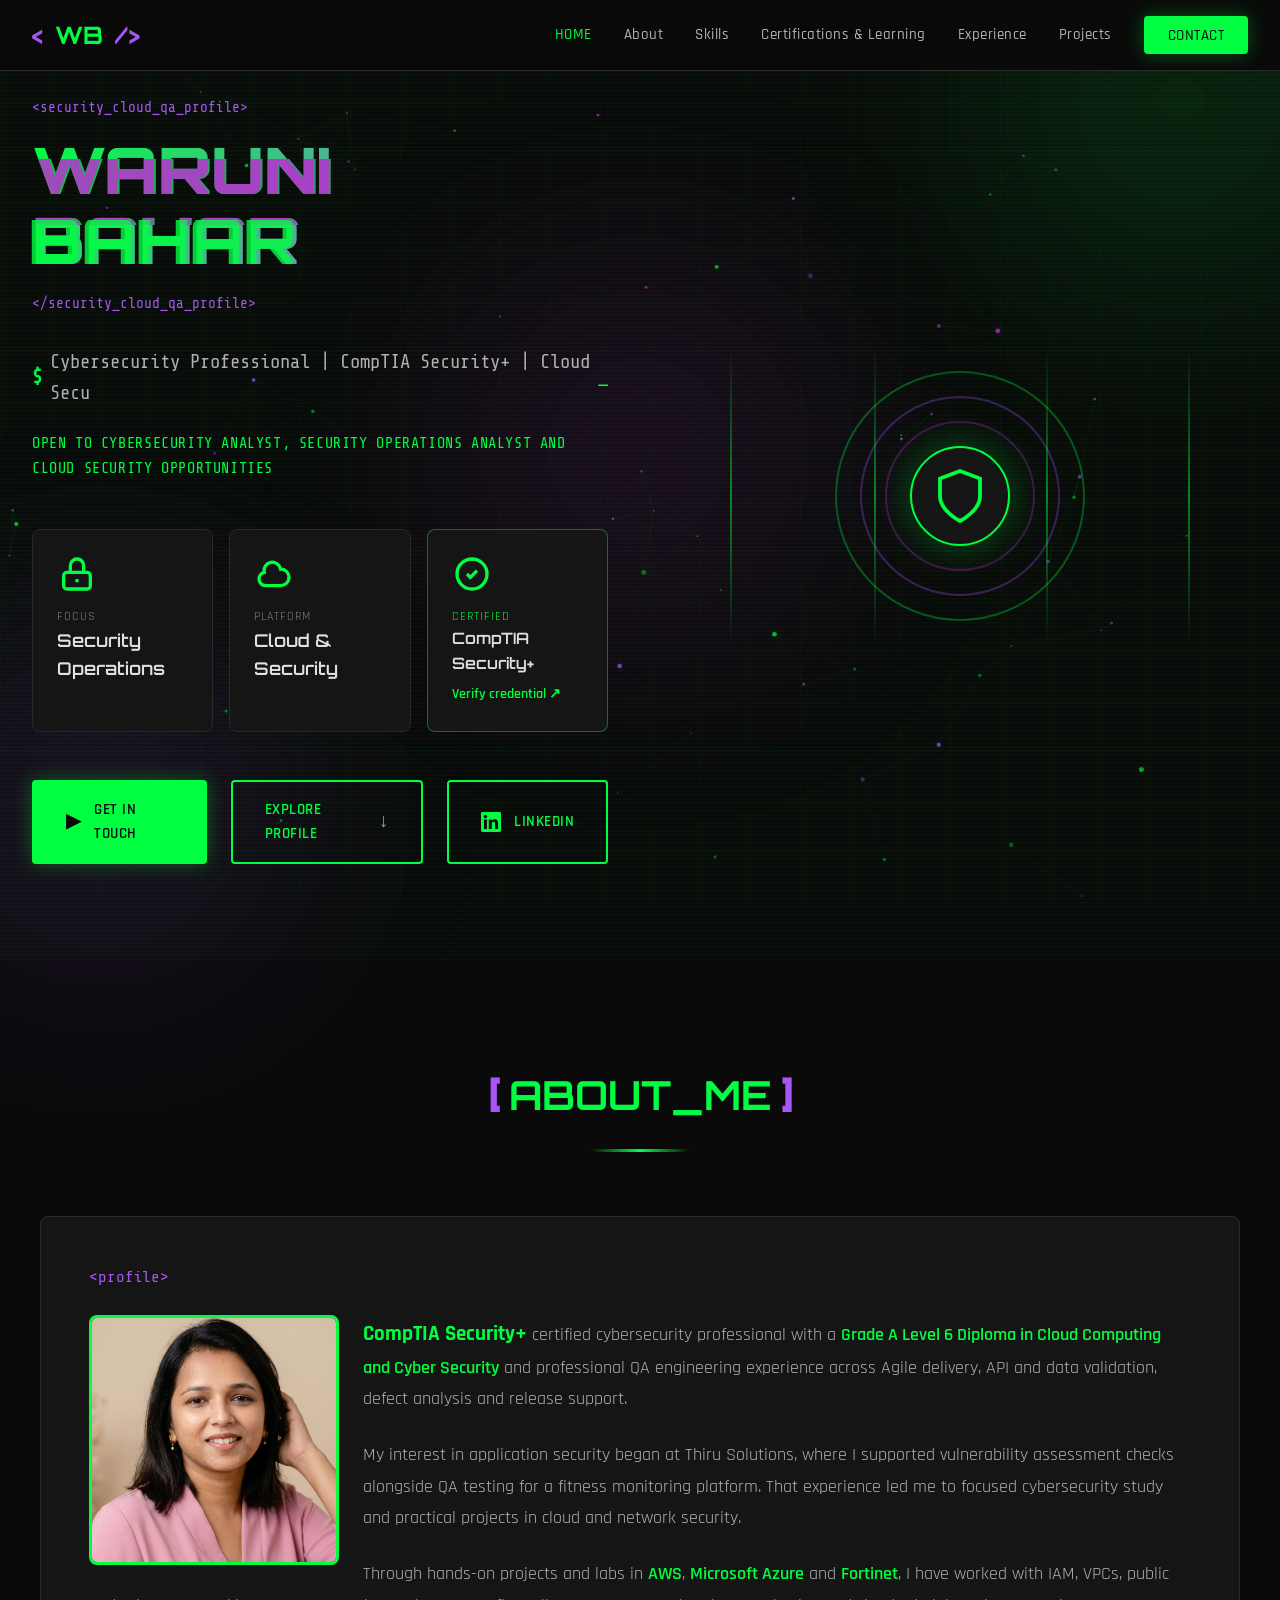
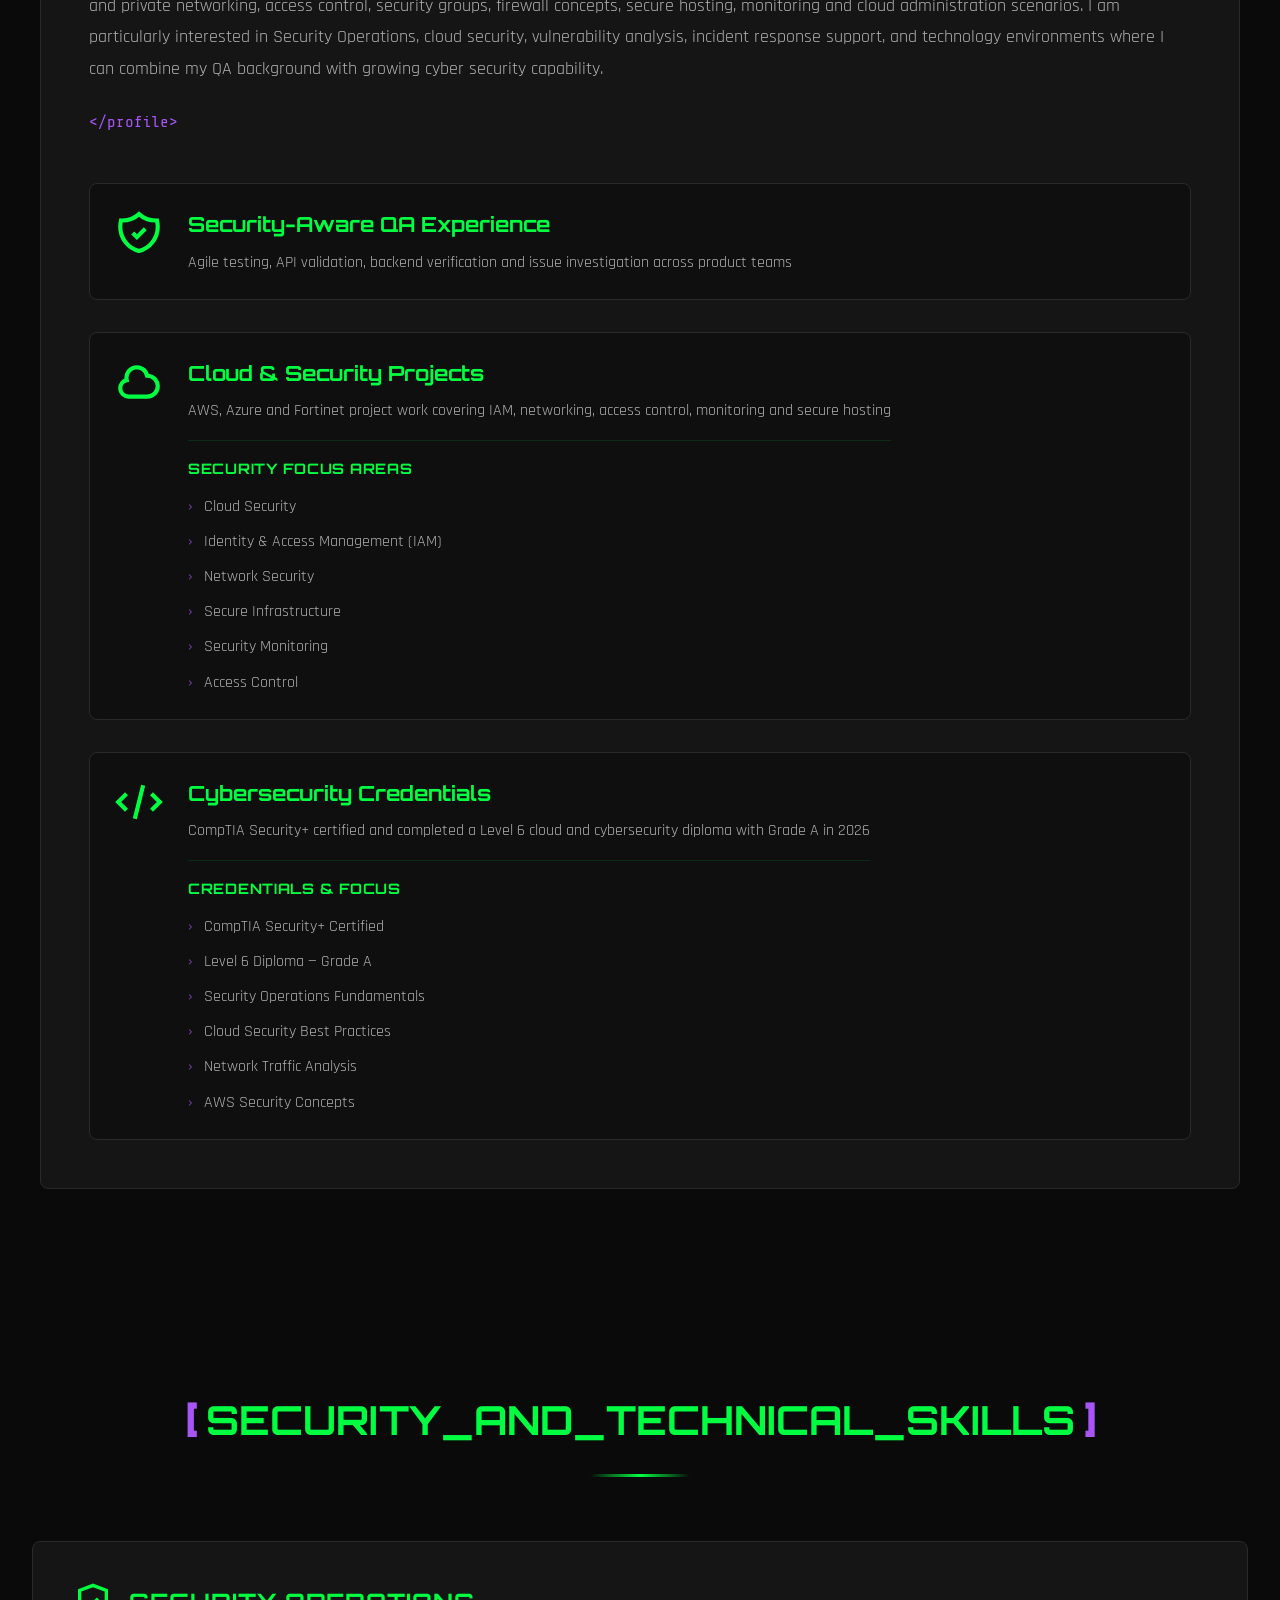
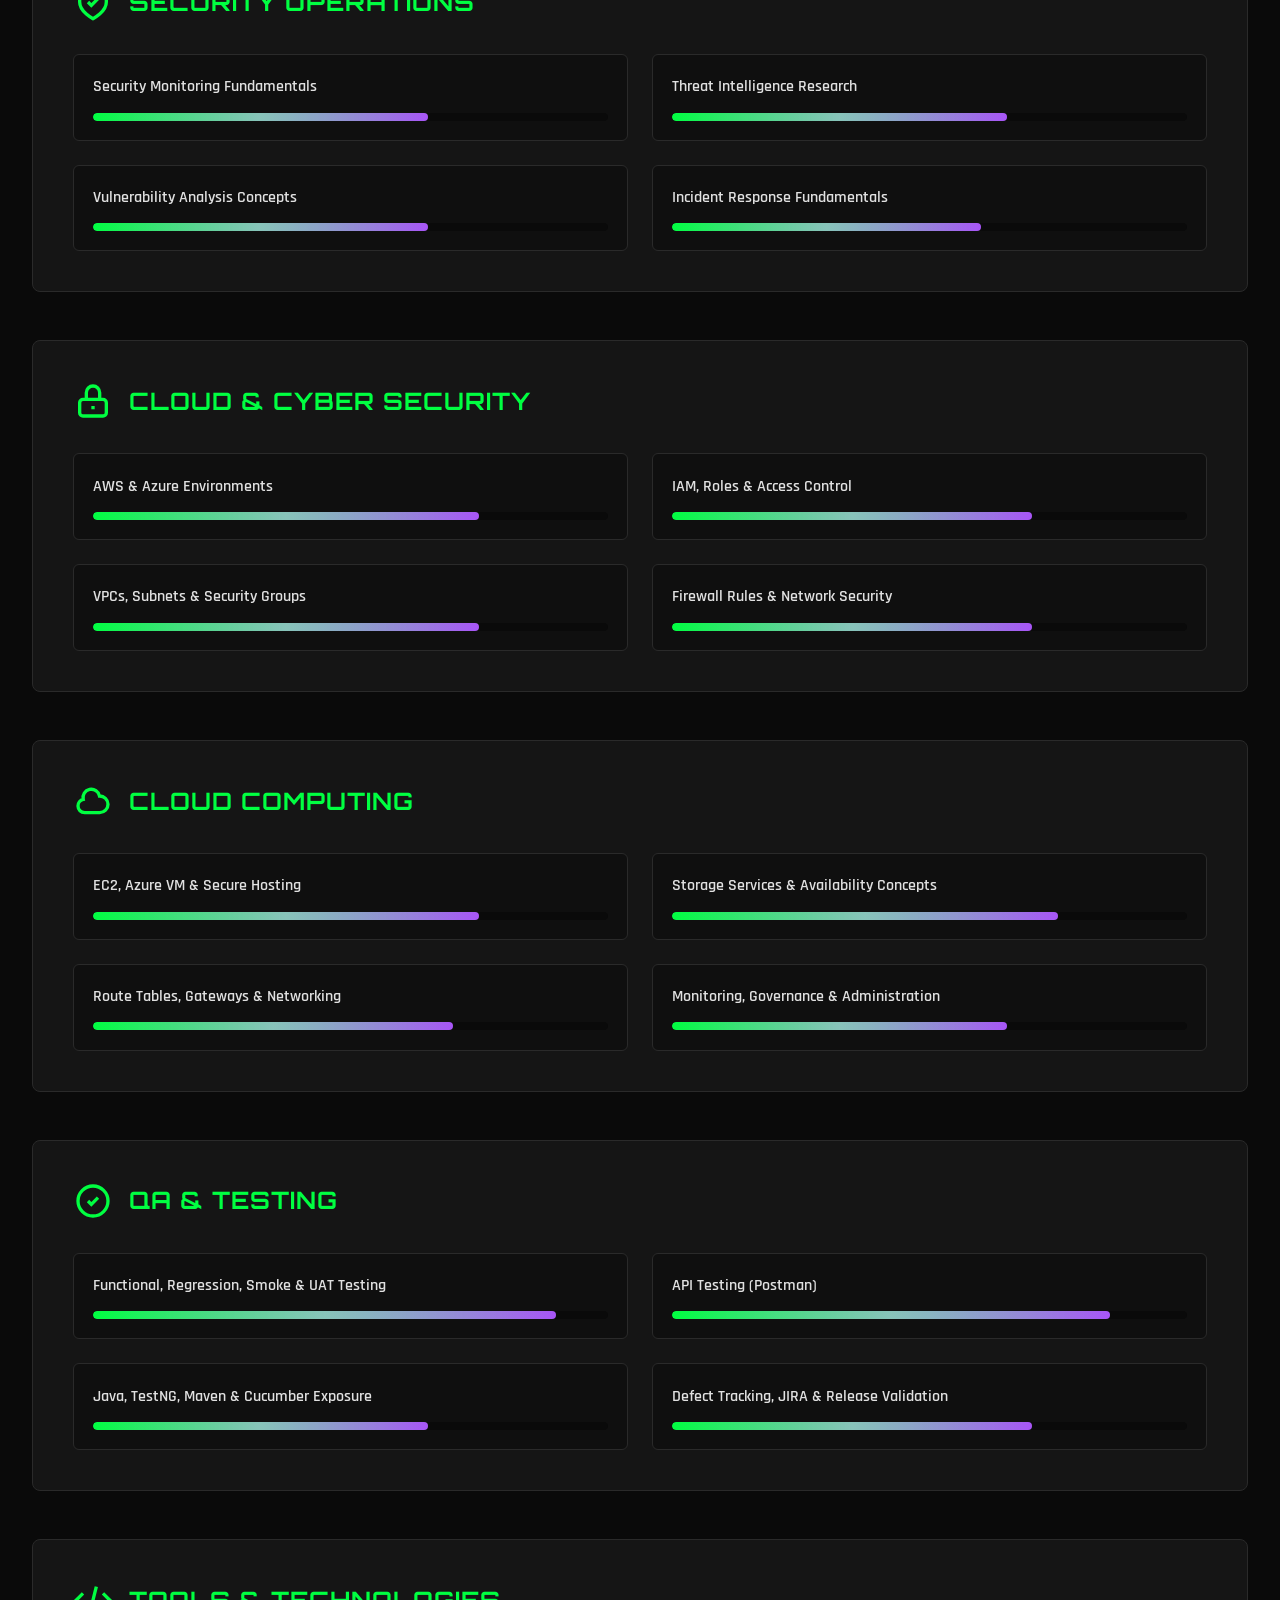
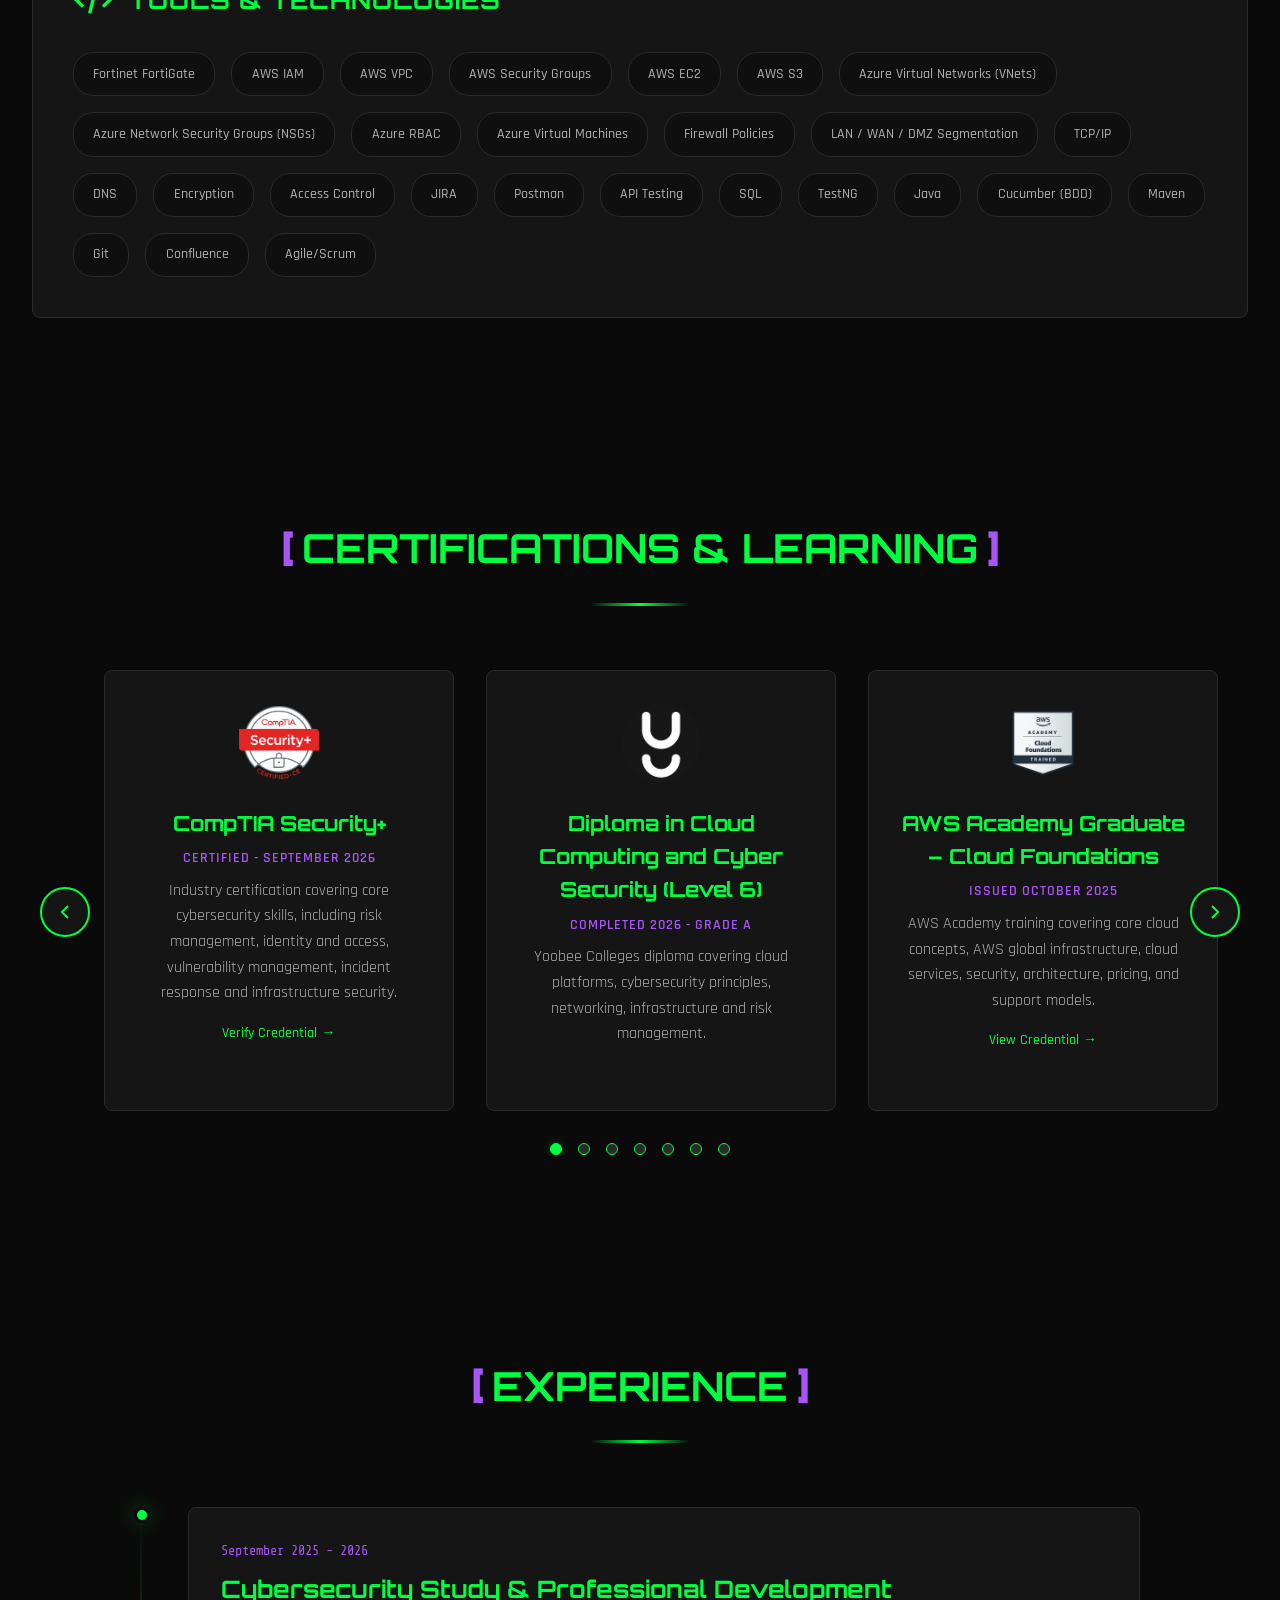
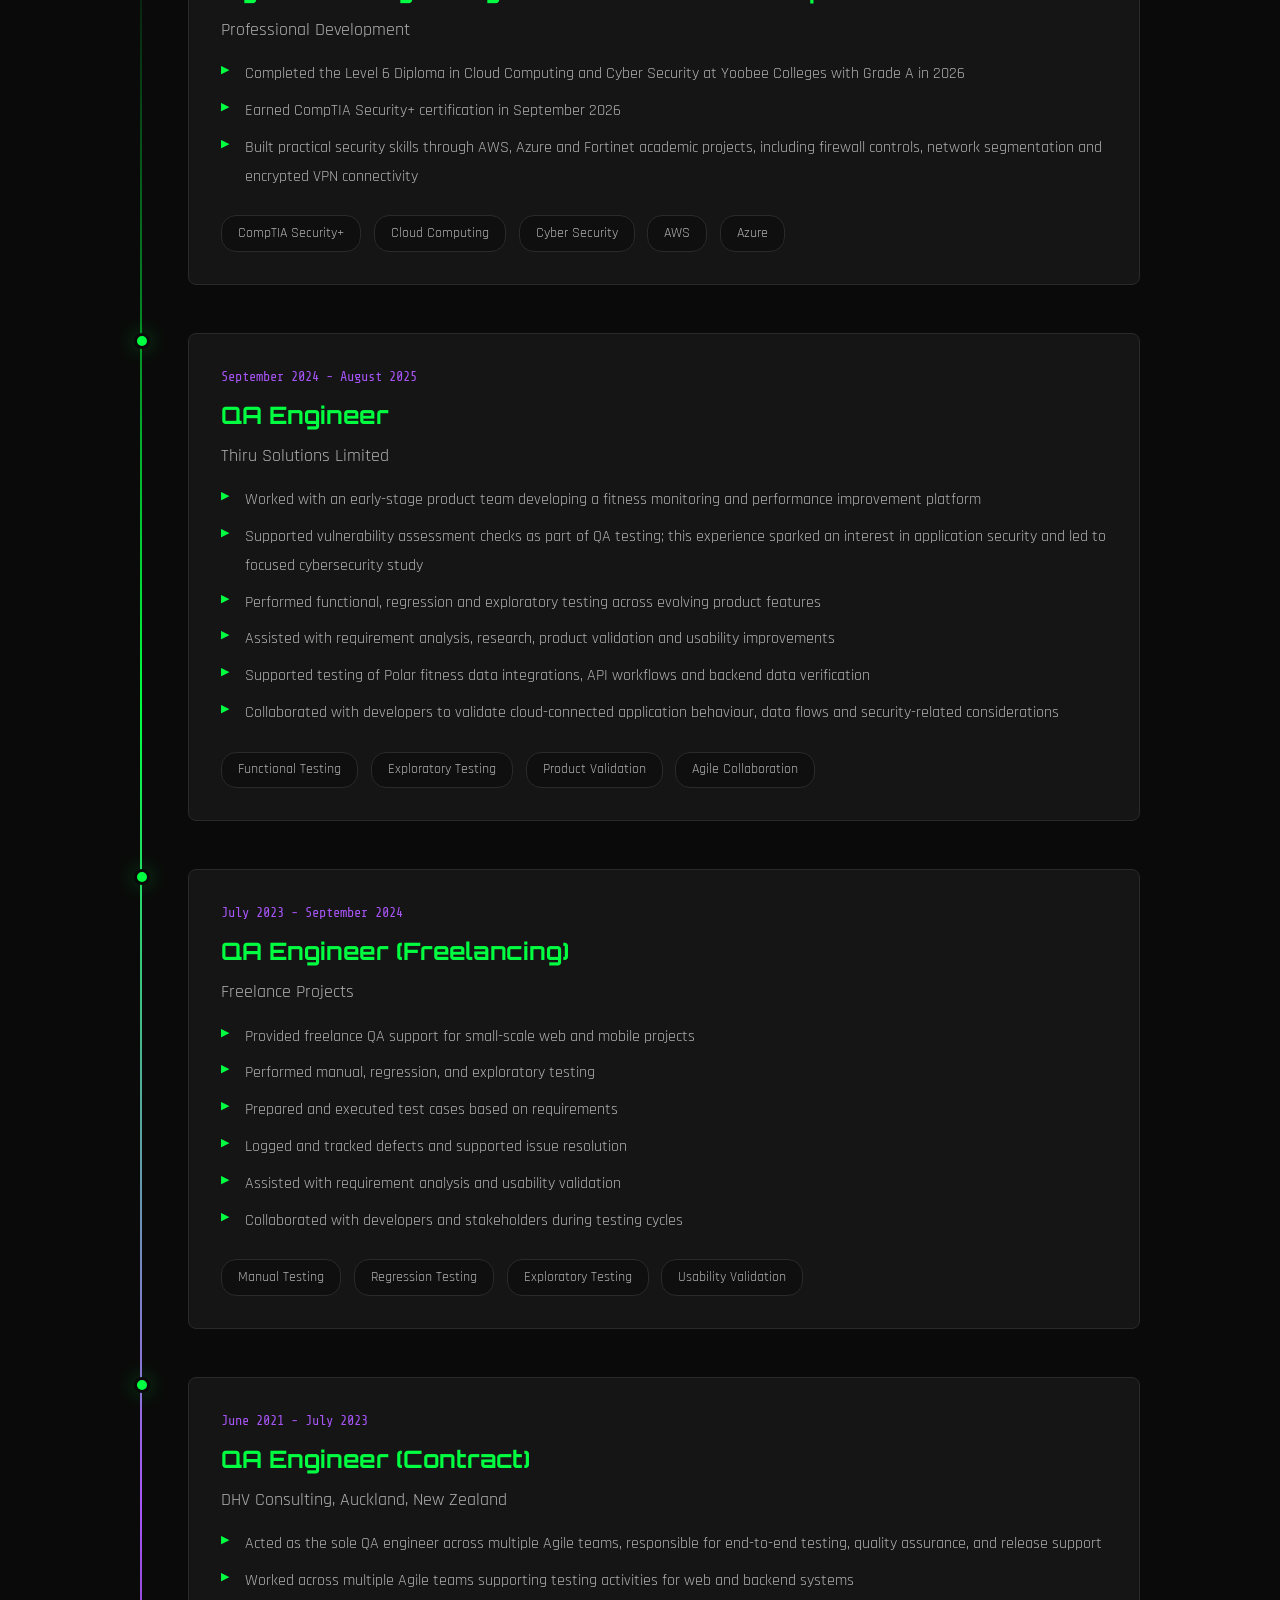
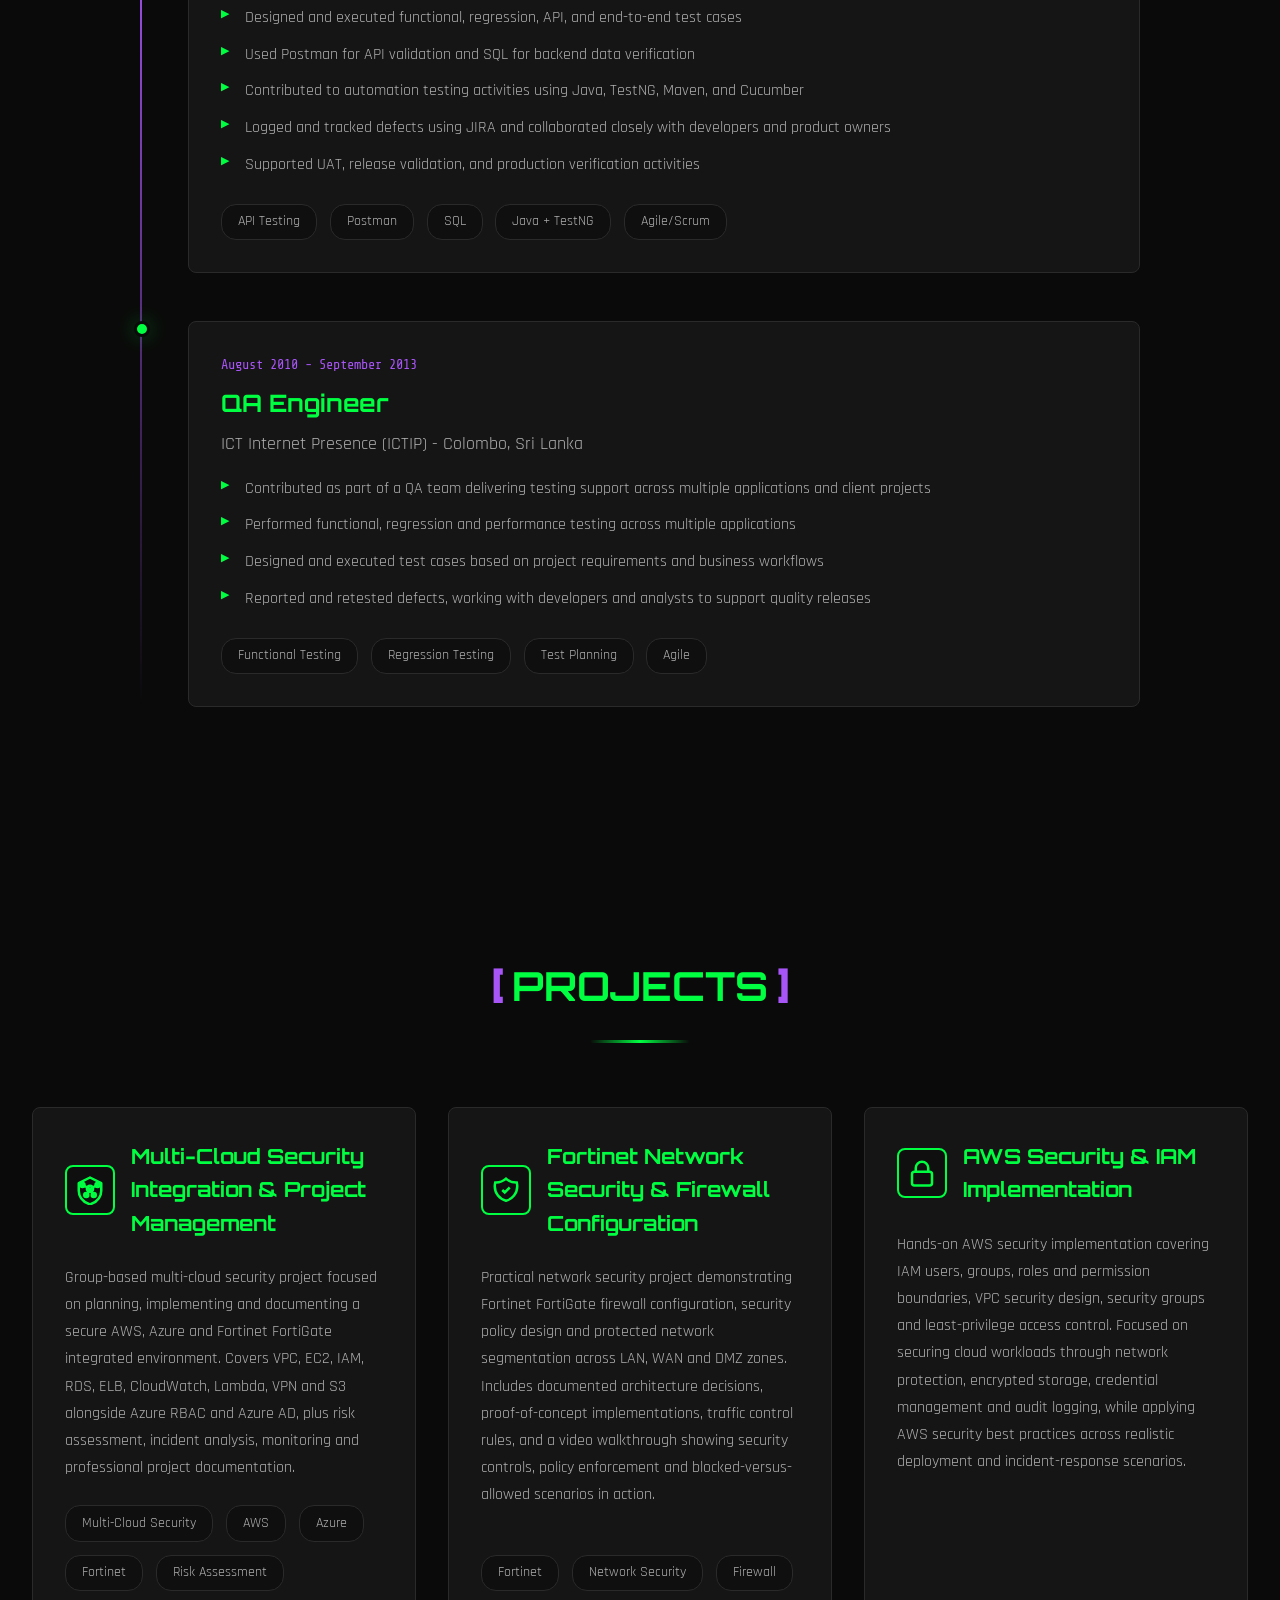
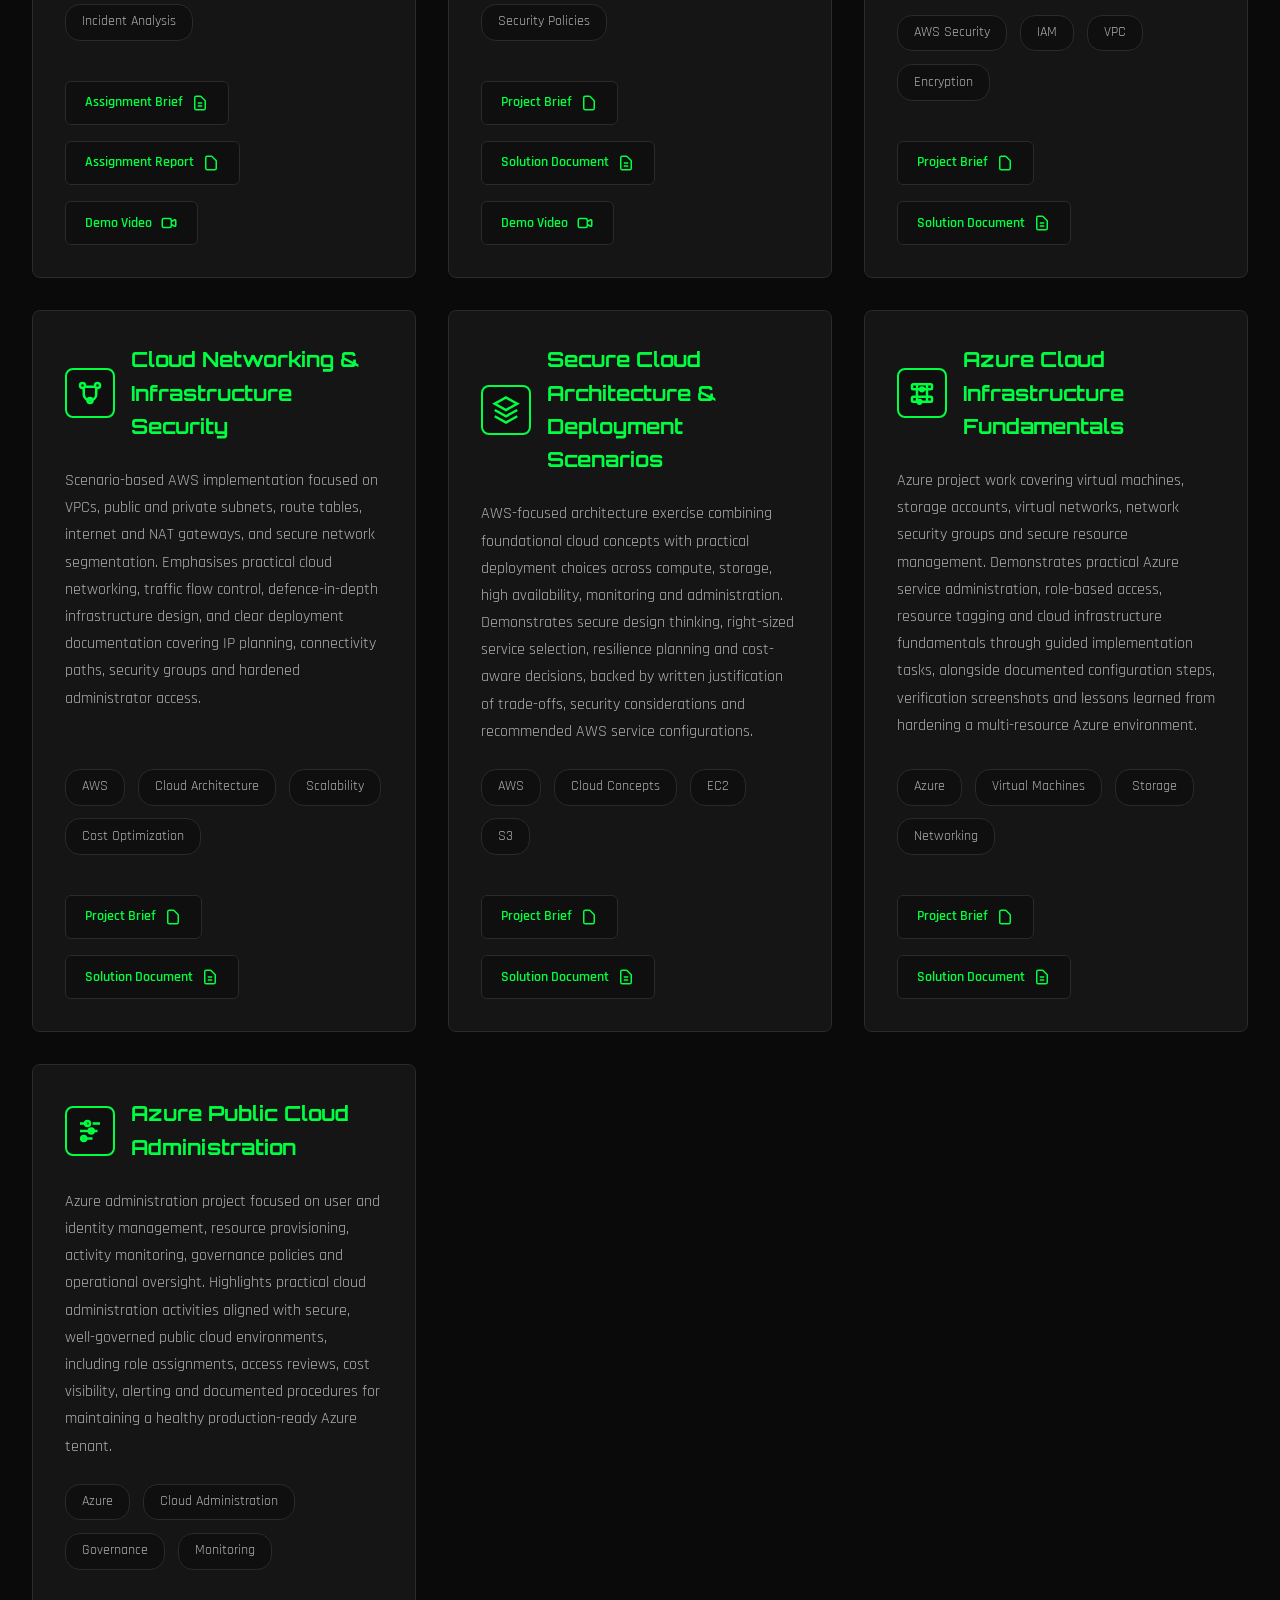
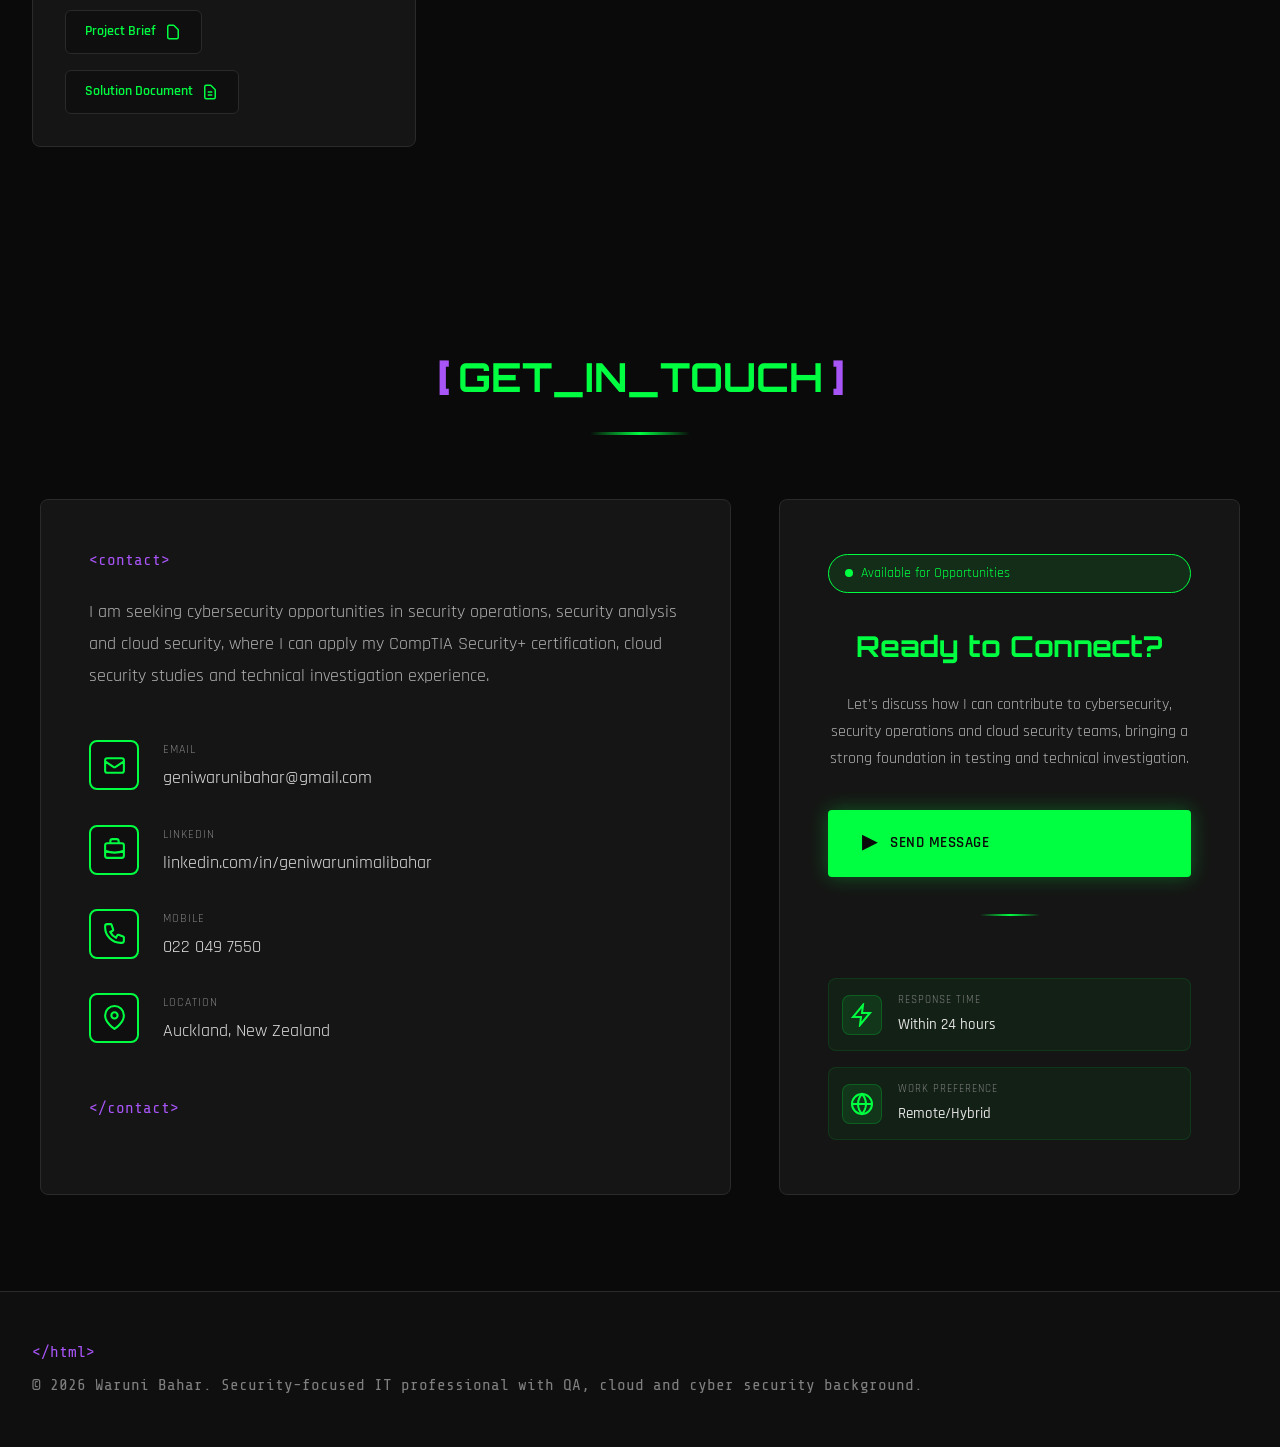
==== commit 4458ba72: "Update technology tags for improved relevance and clarity" ====
--- a/index.html
+++ b/index.html
@@ -546,6 +546,22 @@
                     <h3 class="category-title">TOOLS & TECHNOLOGIES</h3>
                 </div>
                 <div class="tech-tags">
+                    <span class="tech-tag">Fortinet FortiGate</span>
+                    <span class="tech-tag">AWS IAM</span>
+                    <span class="tech-tag">AWS VPC</span>
+                    <span class="tech-tag">AWS Security Groups</span>
+                    <span class="tech-tag">AWS EC2</span>
+                    <span class="tech-tag">AWS S3</span>
+                    <span class="tech-tag">Azure Virtual Networks (VNets)</span>
+                    <span class="tech-tag">Azure Network Security Groups (NSGs)</span>
+                    <span class="tech-tag">Azure RBAC</span>
+                    <span class="tech-tag">Azure Virtual Machines</span>
+                    <span class="tech-tag">Firewall Policies</span>
+                    <span class="tech-tag">LAN / WAN / DMZ Segmentation</span>
+                    <span class="tech-tag">TCP/IP</span>
+                    <span class="tech-tag">DNS</span>
+                    <span class="tech-tag">Encryption</span>
+                    <span class="tech-tag">Access Control</span>
                     <span class="tech-tag">JIRA</span>
                     <span class="tech-tag">Postman</span>
                     <span class="tech-tag">API Testing</span>
@@ -556,19 +572,6 @@
                     <span class="tech-tag">Maven</span>
                     <span class="tech-tag">Git</span>
                     <span class="tech-tag">Confluence</span>
-                    <span class="tech-tag">Amazon Web Services (AWS)</span>
-                    <span class="tech-tag">Microsoft Azure</span>
-                    <span class="tech-tag">VPC</span>
-                    <span class="tech-tag">EC2</span>
-                    <span class="tech-tag">S3</span>
-                    <span class="tech-tag">IAM</span>
-                    <span class="tech-tag">Security Groups</span>
-                    <span class="tech-tag">Virtual Machines</span>
-                    <span class="tech-tag">Access Control</span>
-                    <span class="tech-tag">Firewall Rules</span>
-                    <span class="tech-tag">Network Security</span>
-                    <span class="tech-tag">TCP/IP</span>
-                    <span class="tech-tag">DNS</span>
                     <span class="tech-tag">Agile/Scrum</span>
                 </div>
             </div>
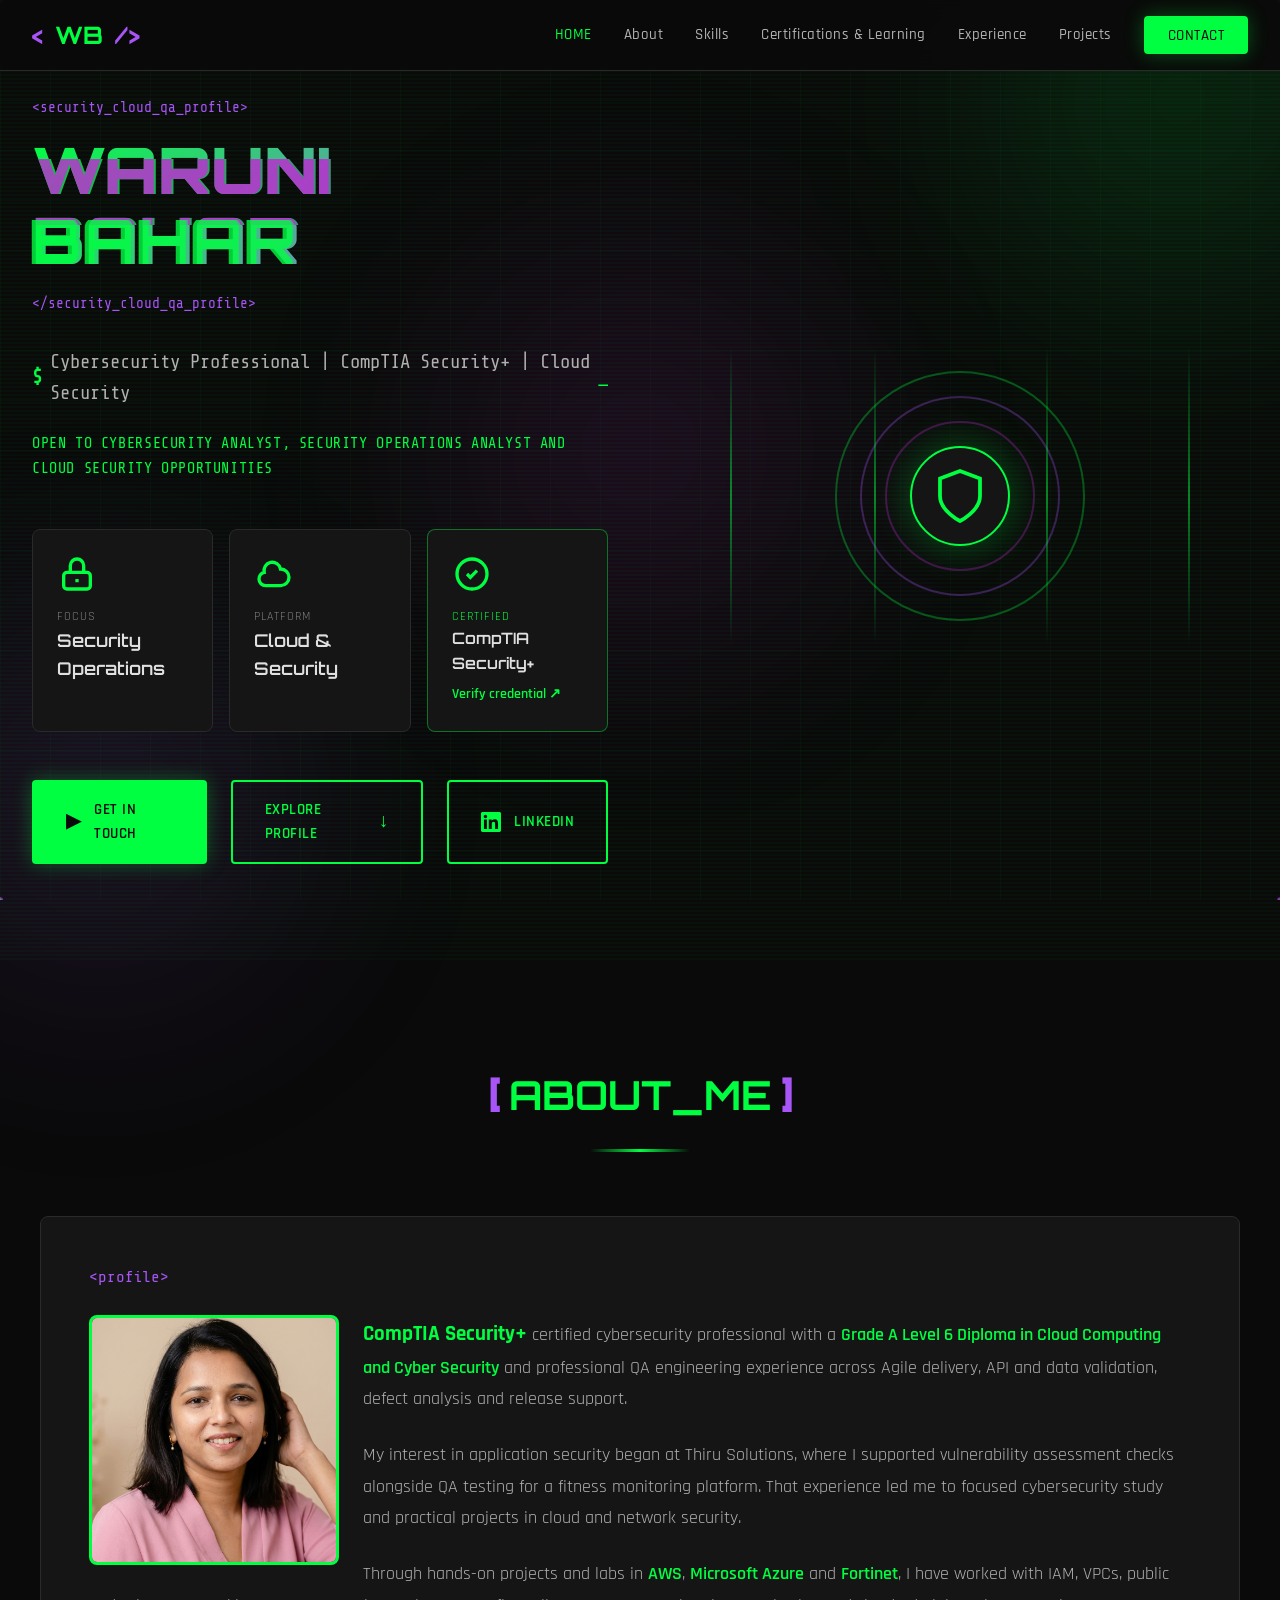
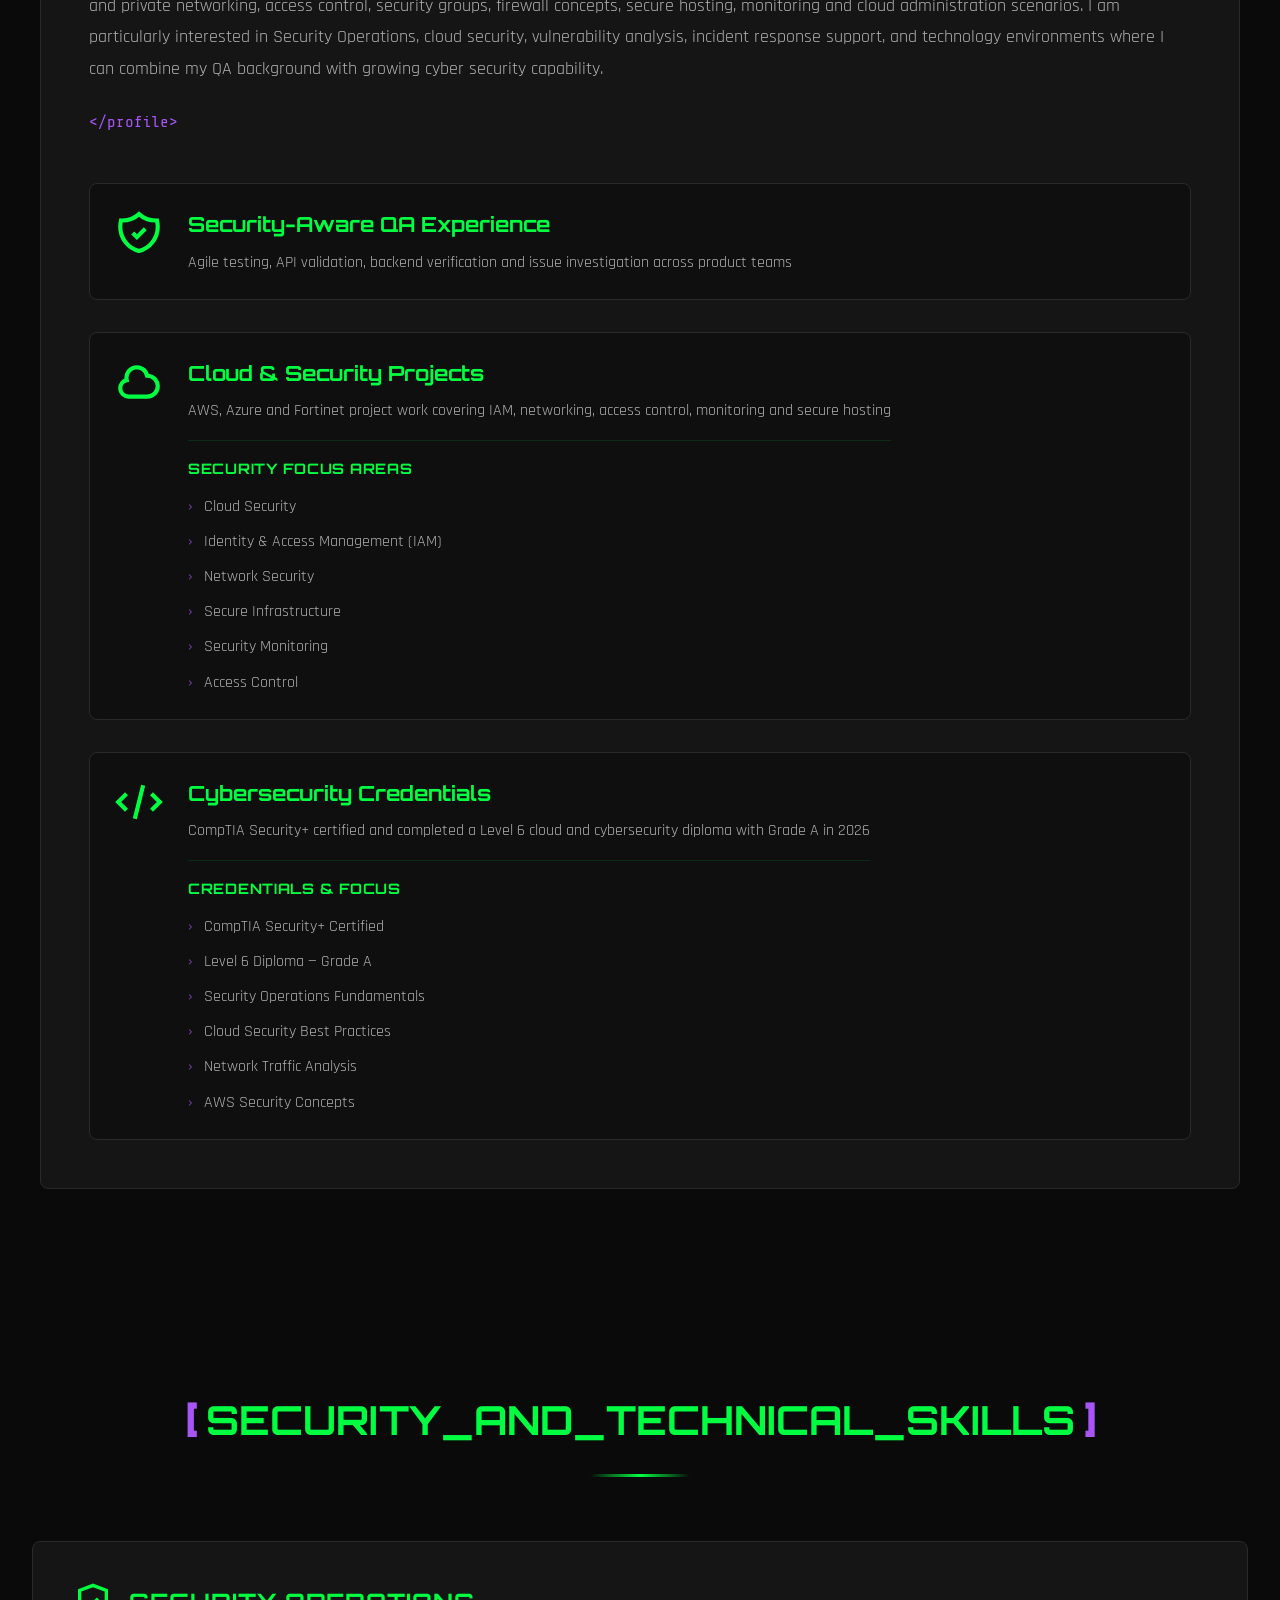
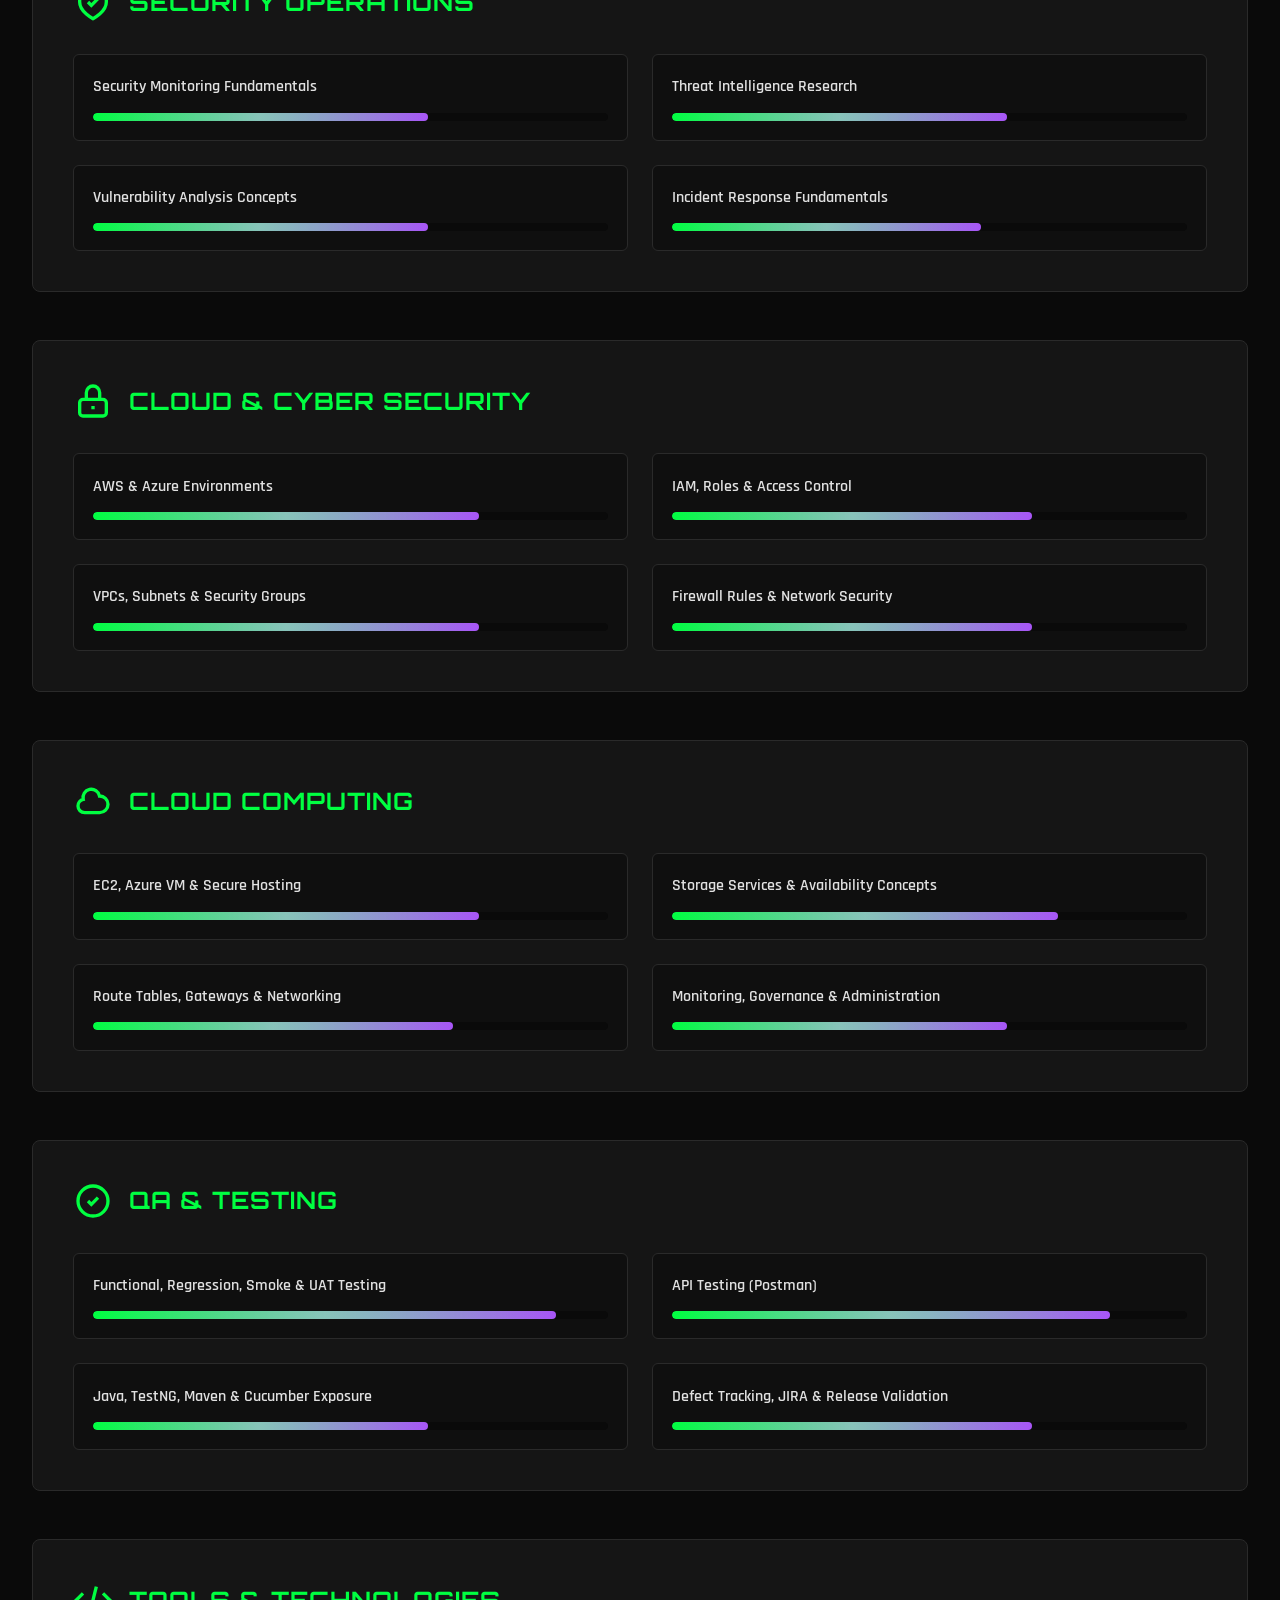
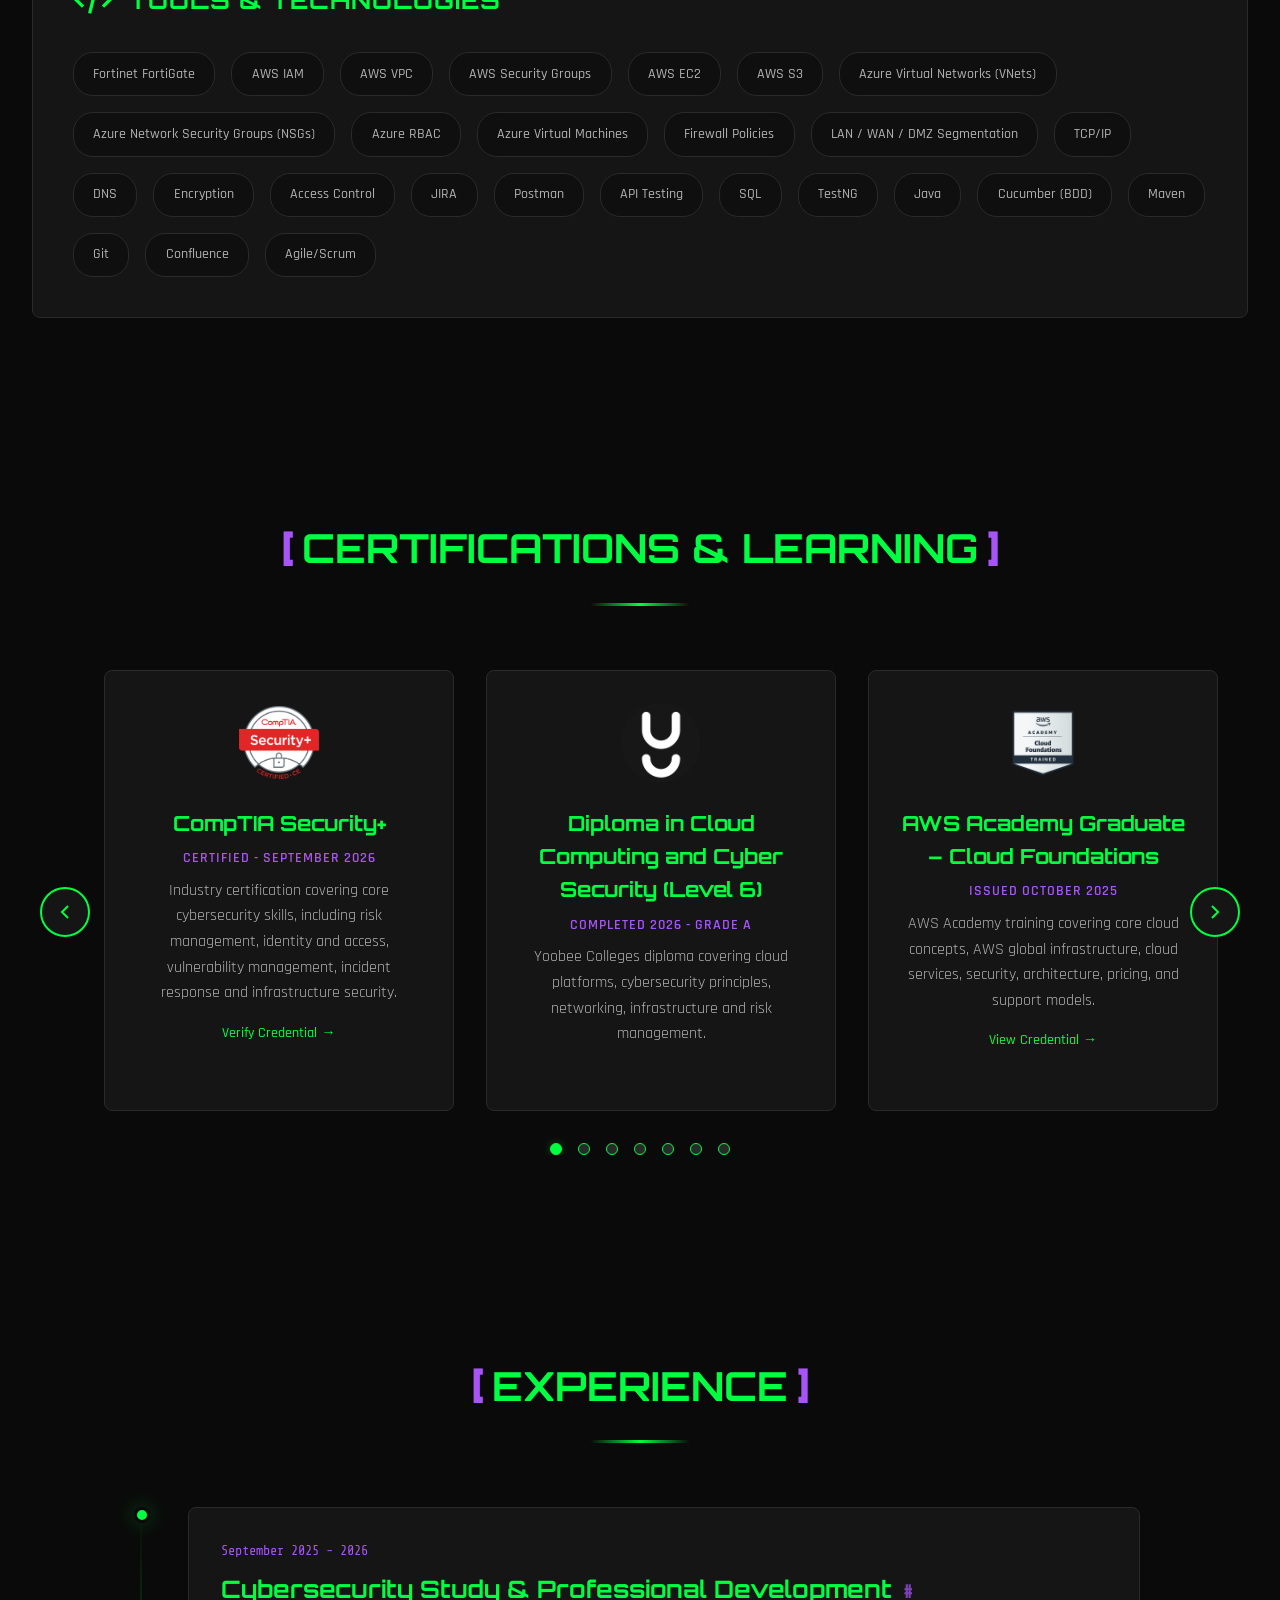
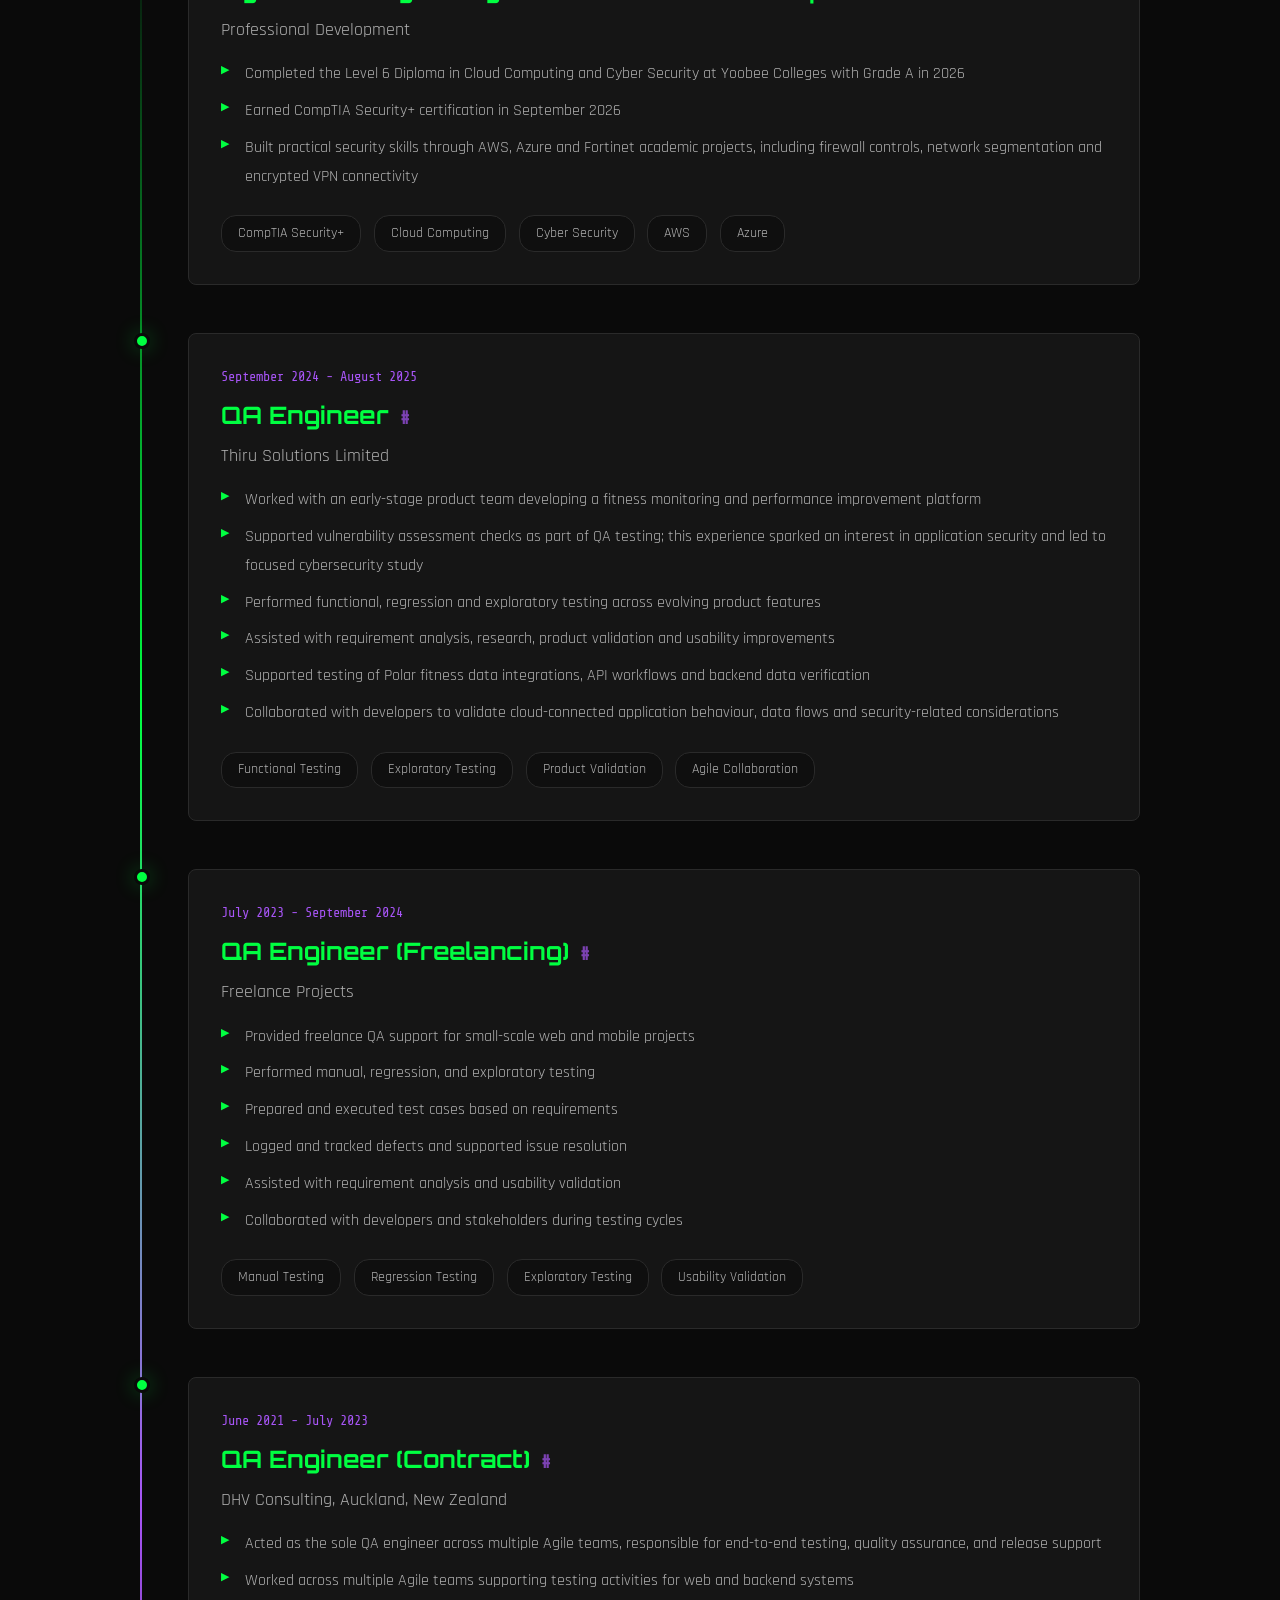
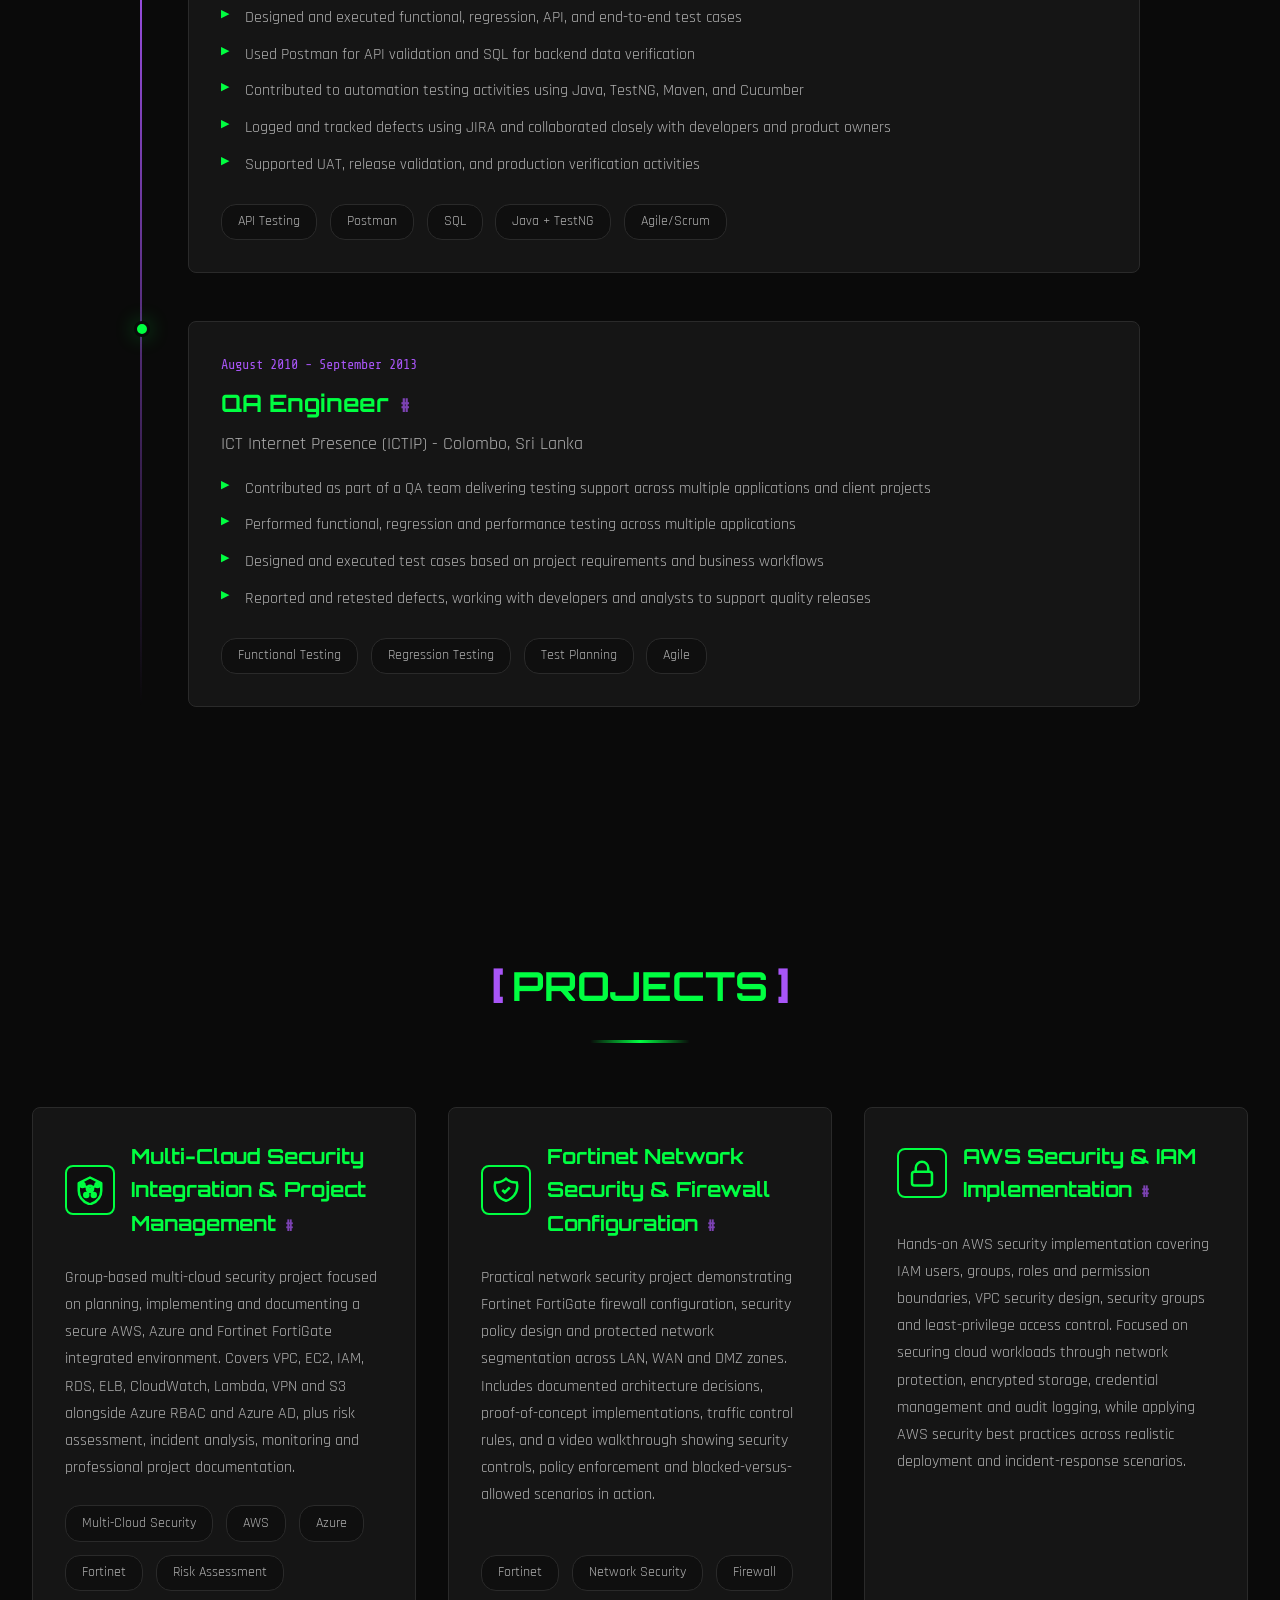
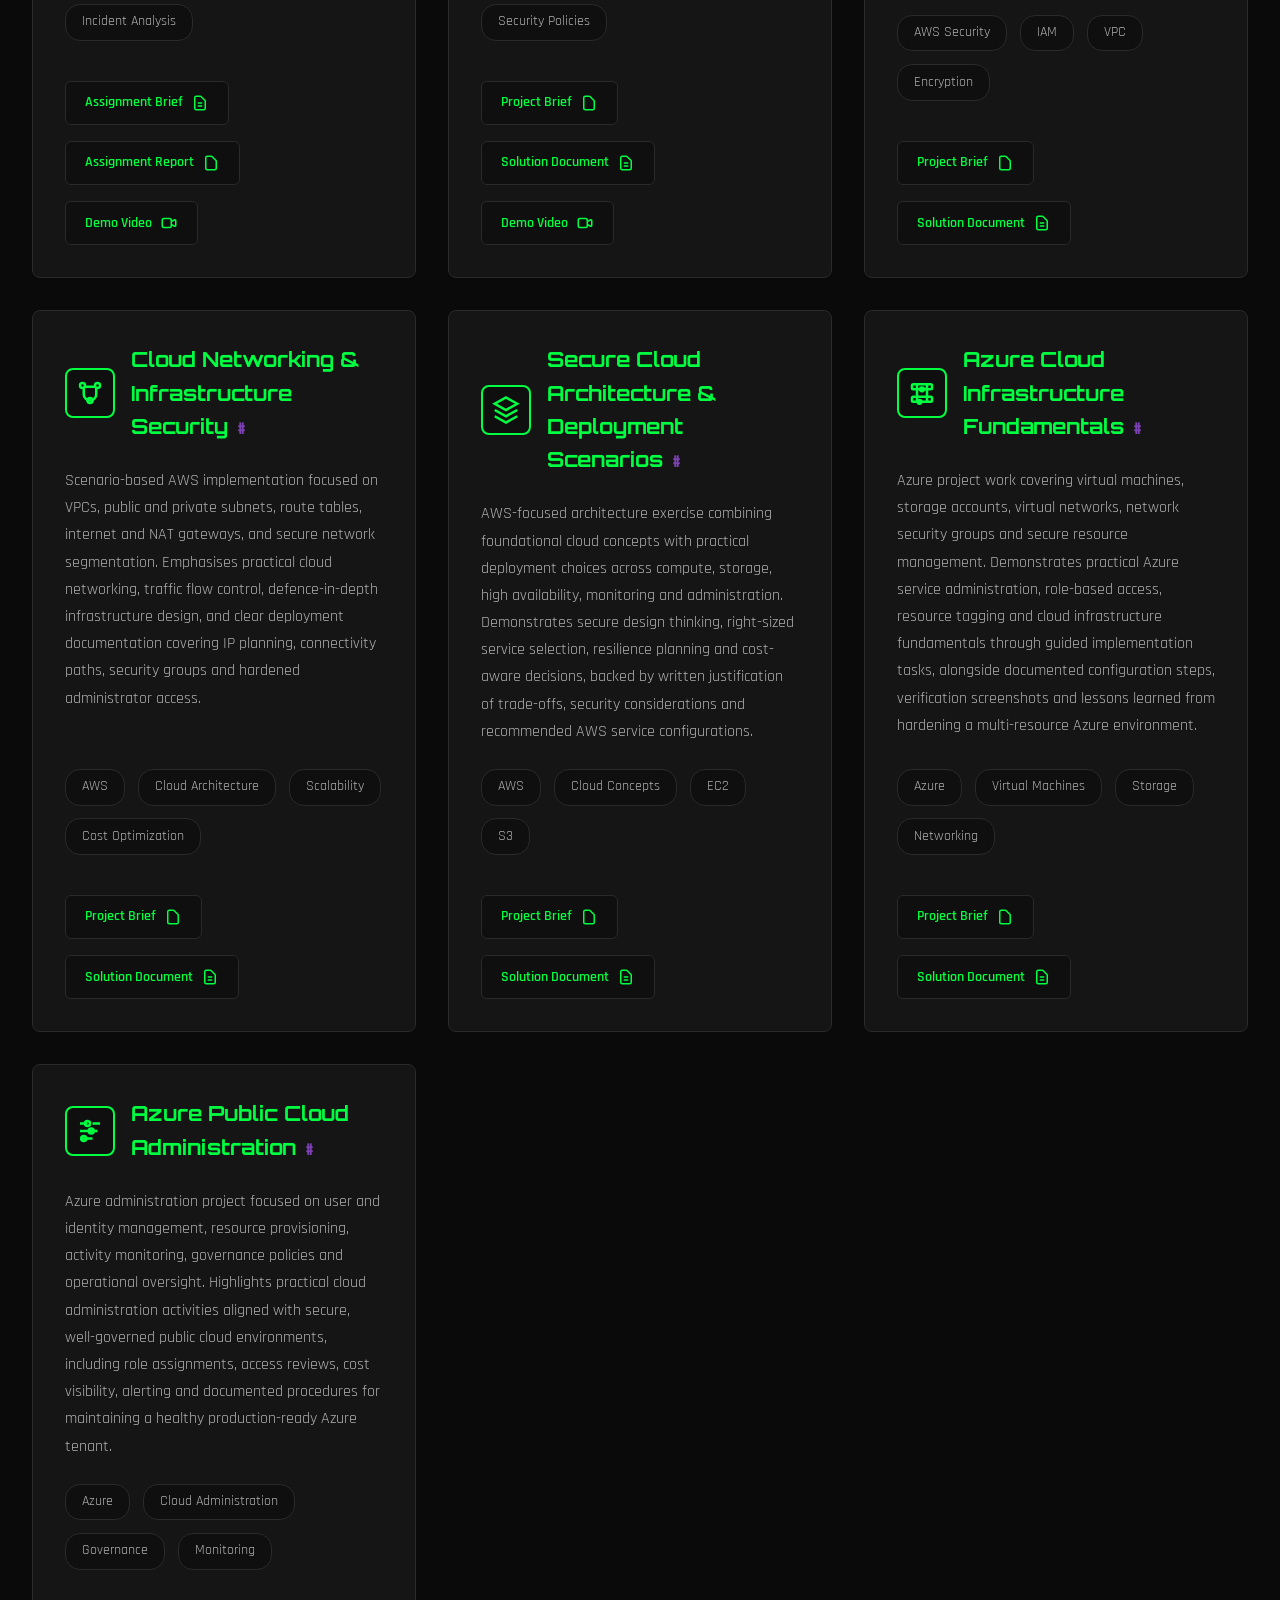
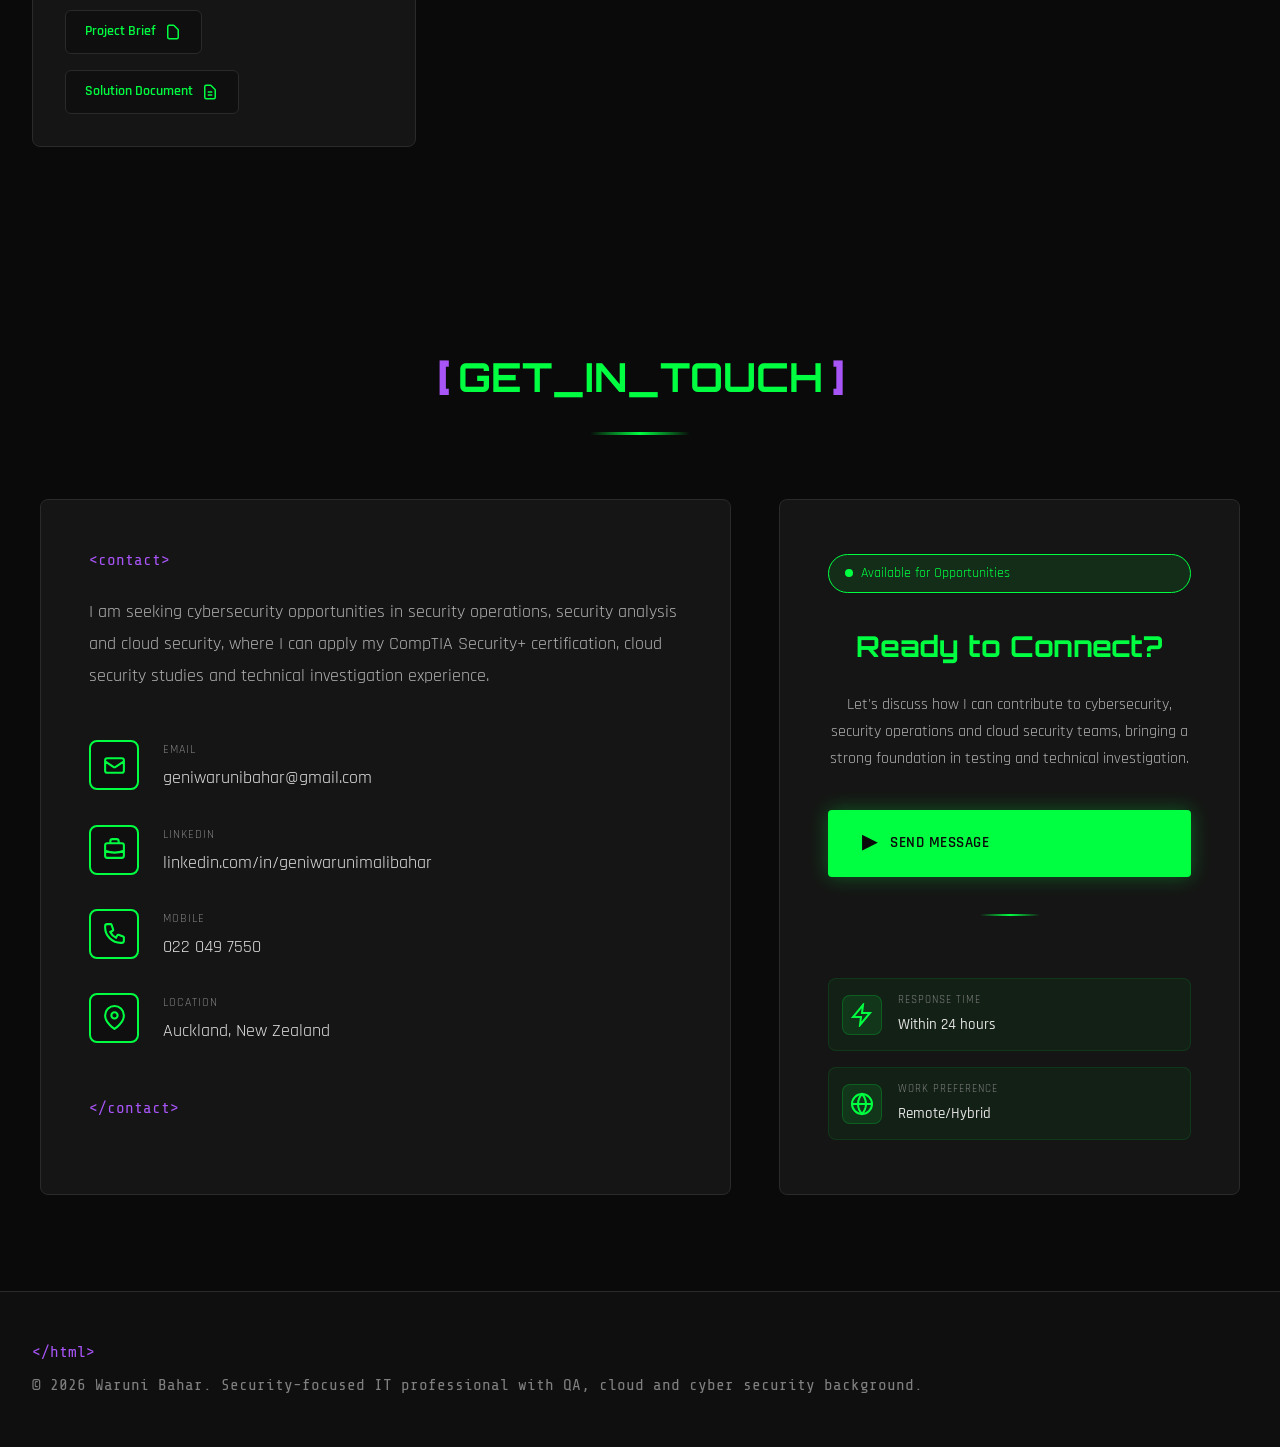
==== commit 3a44d857: "Add permalinks to timeline items and projects for improved navigation" ====
--- a/index.html
+++ b/index.html
@@ -732,11 +732,11 @@
 
         <div class="experience-container">
             <div class="timeline">
-                <div class="timeline-item">
+                <div class="timeline-item" id="experience-cybersecurity-development">
                     <div class="timeline-dot"></div>
                     <div class="timeline-content">
                         <div class="exp-date">September 2025 - 2026</div>
-                        <h3 class="exp-title">Cybersecurity Study &amp; Professional Development</h3>
+                        <h3 class="exp-title">Cybersecurity Study &amp; Professional Development <a class="permalink" href="#experience-cybersecurity-development" aria-label="Link to Cybersecurity Study and Professional Development">#</a></h3>
                         <p class="exp-company">Professional Development</p>
                         <ul class="exp-desc">
                             <li>Completed the Level 6 Diploma in Cloud Computing and Cyber Security at Yoobee Colleges
@@ -755,11 +755,11 @@
                     </div>
                 </div>
 
-                <div class="timeline-item">
+                <div class="timeline-item" id="experience-qa-thiru-solutions">
                     <div class="timeline-dot"></div>
                     <div class="timeline-content">
                         <div class="exp-date">September 2024 - August 2025</div>
-                        <h3 class="exp-title">QA Engineer</h3>
+                        <h3 class="exp-title">QA Engineer <a class="permalink" href="#experience-qa-thiru-solutions" aria-label="Link to QA Engineer at Thiru Solutions Limited">#</a></h3>
                         <p class="exp-company">Thiru Solutions Limited</p>
                         <ul class="exp-desc">
                             <li>Worked with an early-stage product team developing a fitness monitoring and performance
@@ -784,11 +784,11 @@
                     </div>
                 </div>
 
-                <div class="timeline-item">
+                <div class="timeline-item" id="experience-qa-freelance">
                     <div class="timeline-dot"></div>
                     <div class="timeline-content">
                         <div class="exp-date">July 2023 - September 2024</div>
-                        <h3 class="exp-title">QA Engineer (Freelancing)</h3>
+                        <h3 class="exp-title">QA Engineer (Freelancing) <a class="permalink" href="#experience-qa-freelance" aria-label="Link to Freelance QA Engineer experience">#</a></h3>
                         <p class="exp-company">Freelance Projects</p>
                         <ul class="exp-desc">
                             <li>Provided freelance QA support for small-scale web and mobile projects</li>
@@ -807,11 +807,11 @@
                     </div>
                 </div>
 
-                <div class="timeline-item">
+                <div class="timeline-item" id="experience-qa-dhv-consulting">
                     <div class="timeline-dot"></div>
                     <div class="timeline-content">
                         <div class="exp-date">June 2021 - July 2023</div>
-                        <h3 class="exp-title">QA Engineer (Contract)</h3>
+                        <h3 class="exp-title">QA Engineer (Contract) <a class="permalink" href="#experience-qa-dhv-consulting" aria-label="Link to QA Engineer contract at DHV Consulting">#</a></h3>
                         <p class="exp-company">DHV Consulting, Auckland, New Zealand</p>
                         <ul class="exp-desc">
                             <li>Acted as the sole QA engineer across multiple Agile teams, responsible for end-to-end
@@ -836,11 +836,11 @@
                     </div>
                 </div>
 
-                <div class="timeline-item">
+                <div class="timeline-item" id="experience-qa-ictip">
                     <div class="timeline-dot"></div>
                     <div class="timeline-content">
                         <div class="exp-date">August 2010 - September 2013</div>
-                        <h3 class="exp-title">QA Engineer</h3>
+                        <h3 class="exp-title">QA Engineer <a class="permalink" href="#experience-qa-ictip" aria-label="Link to QA Engineer experience at ICT Internet Presence">#</a></h3>
                         <p class="exp-company">ICT Internet Presence (ICTIP) - Colombo, Sri Lanka</p>
                         <ul class="exp-desc">
                             <li>Contributed as part of a QA team delivering testing support across multiple applications
@@ -876,7 +876,7 @@
         </div>
 
         <div class="projects-container">
-            <div class="project-card project-card-featured">
+            <div class="project-card project-card-featured" id="project-multi-cloud-security">
                 <div class="project-header">
                     <div class="project-icon">
                         <svg viewBox="0 0 24 24" fill="none" stroke="currentColor" stroke-width="2"
@@ -890,7 +890,7 @@
                             <path d="M12 11L6 8M12 11l6-3M12 11l-3 5M12 11l3 5" />
                         </svg>
                     </div>
-                    <h3 class="project-title">Multi-Cloud Security Integration &amp; Project Management</h3>
+                    <h3 class="project-title">Multi-Cloud Security Integration &amp; Project Management <a class="permalink" href="#project-multi-cloud-security" aria-label="Link to Multi-Cloud Security Integration and Project Management">#</a></h3>
                 </div>
                 <p class="project-desc">
                     Group-based multi-cloud security project focused on planning, implementing and documenting a
@@ -934,7 +934,7 @@
                 </div>
             </div>
 
-            <div class="project-card">
+            <div class="project-card" id="project-fortinet-network-security">
                 <div class="project-header">
                     <div class="project-icon">
                         <svg viewBox="0 0 24 24" fill="none" stroke="currentColor" stroke-width="2">
@@ -942,7 +942,7 @@
                                 d="M9 12l2 2 4-4m5.618-4.016A11.955 11.955 0 0112 2.944a11.955 11.955 0 01-8.618 3.04A12.02 12.02 0 003 9c0 5.591 3.824 10.29 9 11.622 5.176-1.332 9-6.03 9-11.622 0-1.042-.133-2.052-.382-3.016z" />
                         </svg>
                     </div>
-                    <h3 class="project-title">Fortinet Network Security &amp; Firewall Configuration</h3>
+                    <h3 class="project-title">Fortinet Network Security &amp; Firewall Configuration <a class="permalink" href="#project-fortinet-network-security" aria-label="Link to Fortinet Network Security and Firewall Configuration">#</a></h3>
                 </div>
                 <p class="project-desc">
                     Practical network security project demonstrating Fortinet FortiGate firewall configuration,
@@ -985,7 +985,7 @@
                 </div>
             </div>
 
-            <div class="project-card">
+            <div class="project-card" id="project-aws-security-iam">
                 <div class="project-header">
                     <div class="project-icon">
                         <svg viewBox="0 0 24 24" fill="none" stroke="currentColor" stroke-width="2">
@@ -993,7 +993,7 @@
                             <rect x="4" y="11" width="16" height="11" rx="2" />
                         </svg>
                     </div>
-                    <h3 class="project-title">AWS Security &amp; IAM Implementation</h3>
+                    <h3 class="project-title">AWS Security &amp; IAM Implementation <a class="permalink" href="#project-aws-security-iam" aria-label="Link to AWS Security and IAM Implementation">#</a></h3>
                 </div>
                 <p class="project-desc">
                     Hands-on AWS security implementation covering IAM users, groups, roles and permission boundaries,
@@ -1028,7 +1028,7 @@
                 </div>
             </div>
 
-            <div class="project-card">
+            <div class="project-card" id="project-cloud-networking-security">
                 <div class="project-header">
                     <div class="project-icon">
                         <svg viewBox="0 0 24 24" fill="none" stroke="currentColor" stroke-width="2">
@@ -1040,7 +1040,7 @@
                             <path d="M17 8v5a5 5 0 01-5 5" />
                         </svg>
                     </div>
-                    <h3 class="project-title">Cloud Networking &amp; Infrastructure Security</h3>
+                    <h3 class="project-title">Cloud Networking &amp; Infrastructure Security <a class="permalink" href="#project-cloud-networking-security" aria-label="Link to Cloud Networking and Infrastructure Security">#</a></h3>
                 </div>
                 <p class="project-desc">
                     Scenario-based AWS implementation focused on VPCs, public and private subnets, route tables,
@@ -1074,7 +1074,7 @@
                 </div>
             </div>
 
-            <div class="project-card">
+            <div class="project-card" id="project-secure-cloud-architecture">
                 <div class="project-header">
                     <div class="project-icon">
                         <svg viewBox="0 0 24 24" fill="none" stroke="currentColor" stroke-width="2">
@@ -1083,7 +1083,7 @@
                             <path d="M3 17l9 5 9-5" />
                         </svg>
                     </div>
-                    <h3 class="project-title">Secure Cloud Architecture &amp; Deployment Scenarios</h3>
+                    <h3 class="project-title">Secure Cloud Architecture &amp; Deployment Scenarios <a class="permalink" href="#project-secure-cloud-architecture" aria-label="Link to Secure Cloud Architecture and Deployment Scenarios">#</a></h3>
                 </div>
                 <p class="project-desc">
                     AWS-focused architecture exercise combining foundational cloud concepts with practical deployment
@@ -1118,7 +1118,7 @@
                 </div>
             </div>
 
-            <div class="project-card">
+            <div class="project-card" id="project-azure-infrastructure">
                 <div class="project-header">
                     <div class="project-icon">
                         <svg viewBox="0 0 24 24" fill="none" stroke="currentColor" stroke-width="2">
@@ -1130,7 +1130,7 @@
                             <circle cx="10" cy="19" r="1.5" />
                         </svg>
                     </div>
-                    <h3 class="project-title">Azure Cloud Infrastructure Fundamentals</h3>
+                    <h3 class="project-title">Azure Cloud Infrastructure Fundamentals <a class="permalink" href="#project-azure-infrastructure" aria-label="Link to Azure Cloud Infrastructure Fundamentals">#</a></h3>
                 </div>
                 <p class="project-desc">
                     Azure project work covering virtual machines, storage accounts, virtual networks, network security
@@ -1165,7 +1165,7 @@
                 </div>
             </div>
 
-            <div class="project-card">
+            <div class="project-card" id="project-azure-administration">
                 <div class="project-header">
                     <div class="project-icon">
                         <svg viewBox="0 0 24 24" fill="none" stroke="currentColor" stroke-width="2">
@@ -1178,7 +1178,7 @@
                             <circle cx="7" cy="18" r="2" />
                         </svg>
                     </div>
-                    <h3 class="project-title">Azure Public Cloud Administration</h3>
+                    <h3 class="project-title">Azure Public Cloud Administration <a class="permalink" href="#project-azure-administration" aria-label="Link to Azure Public Cloud Administration">#</a></h3>
                 </div>
                 <p class="project-desc">
                     Azure administration project focused on user and identity management, resource provisioning,
--- a/assets/css/style.css
+++ b/assets/css/style.css
@@ -1372,6 +1372,7 @@
 .timeline-item {
     position: relative;
     margin-bottom: 3rem;
+    scroll-margin-top: 7rem;
 }
 
 .timeline-dot {
@@ -1414,6 +1415,28 @@
     margin-bottom: 0.5rem;
 }
 
+.permalink {
+    display: inline-block;
+    margin-left: 0.2em;
+    color: var(--cyber-purple);
+    font-family: 'Share Tech Mono', monospace;
+    font-size: 0.75em;
+    text-decoration: none;
+    opacity: 0.7;
+    transition: color 0.2s ease, opacity 0.2s ease;
+}
+
+.permalink:hover,
+.permalink:focus-visible {
+    color: var(--cyber-green);
+    opacity: 1;
+}
+
+.permalink:focus-visible {
+    outline: 1px solid currentColor;
+    outline-offset: 3px;
+}
+
 .exp-company {
     font-size: 1.1rem;
     color: var(--text-secondary);
@@ -1474,6 +1497,7 @@
     flex-direction: column;
     gap: 1.5rem;
     transition: all 0.3s ease;
+    scroll-margin-top: 7rem;
 }
 
 .project-card:hover {
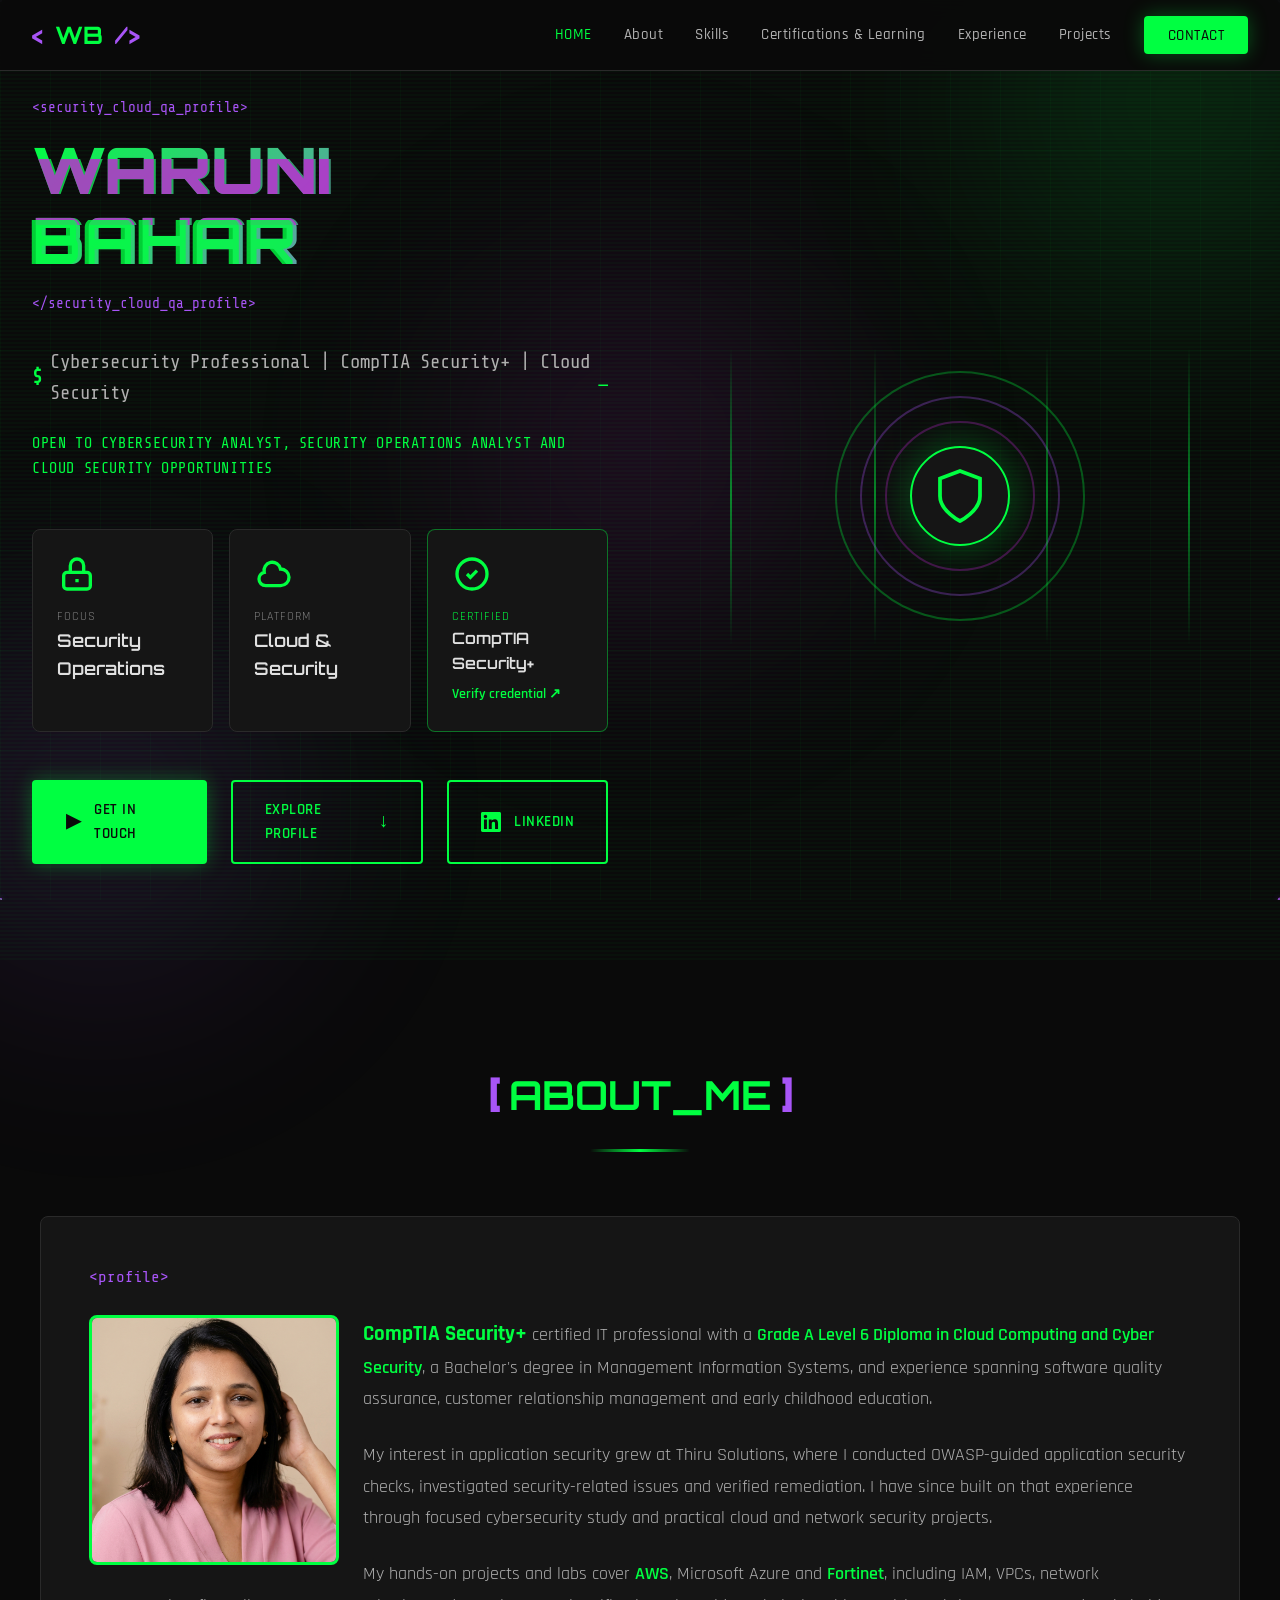
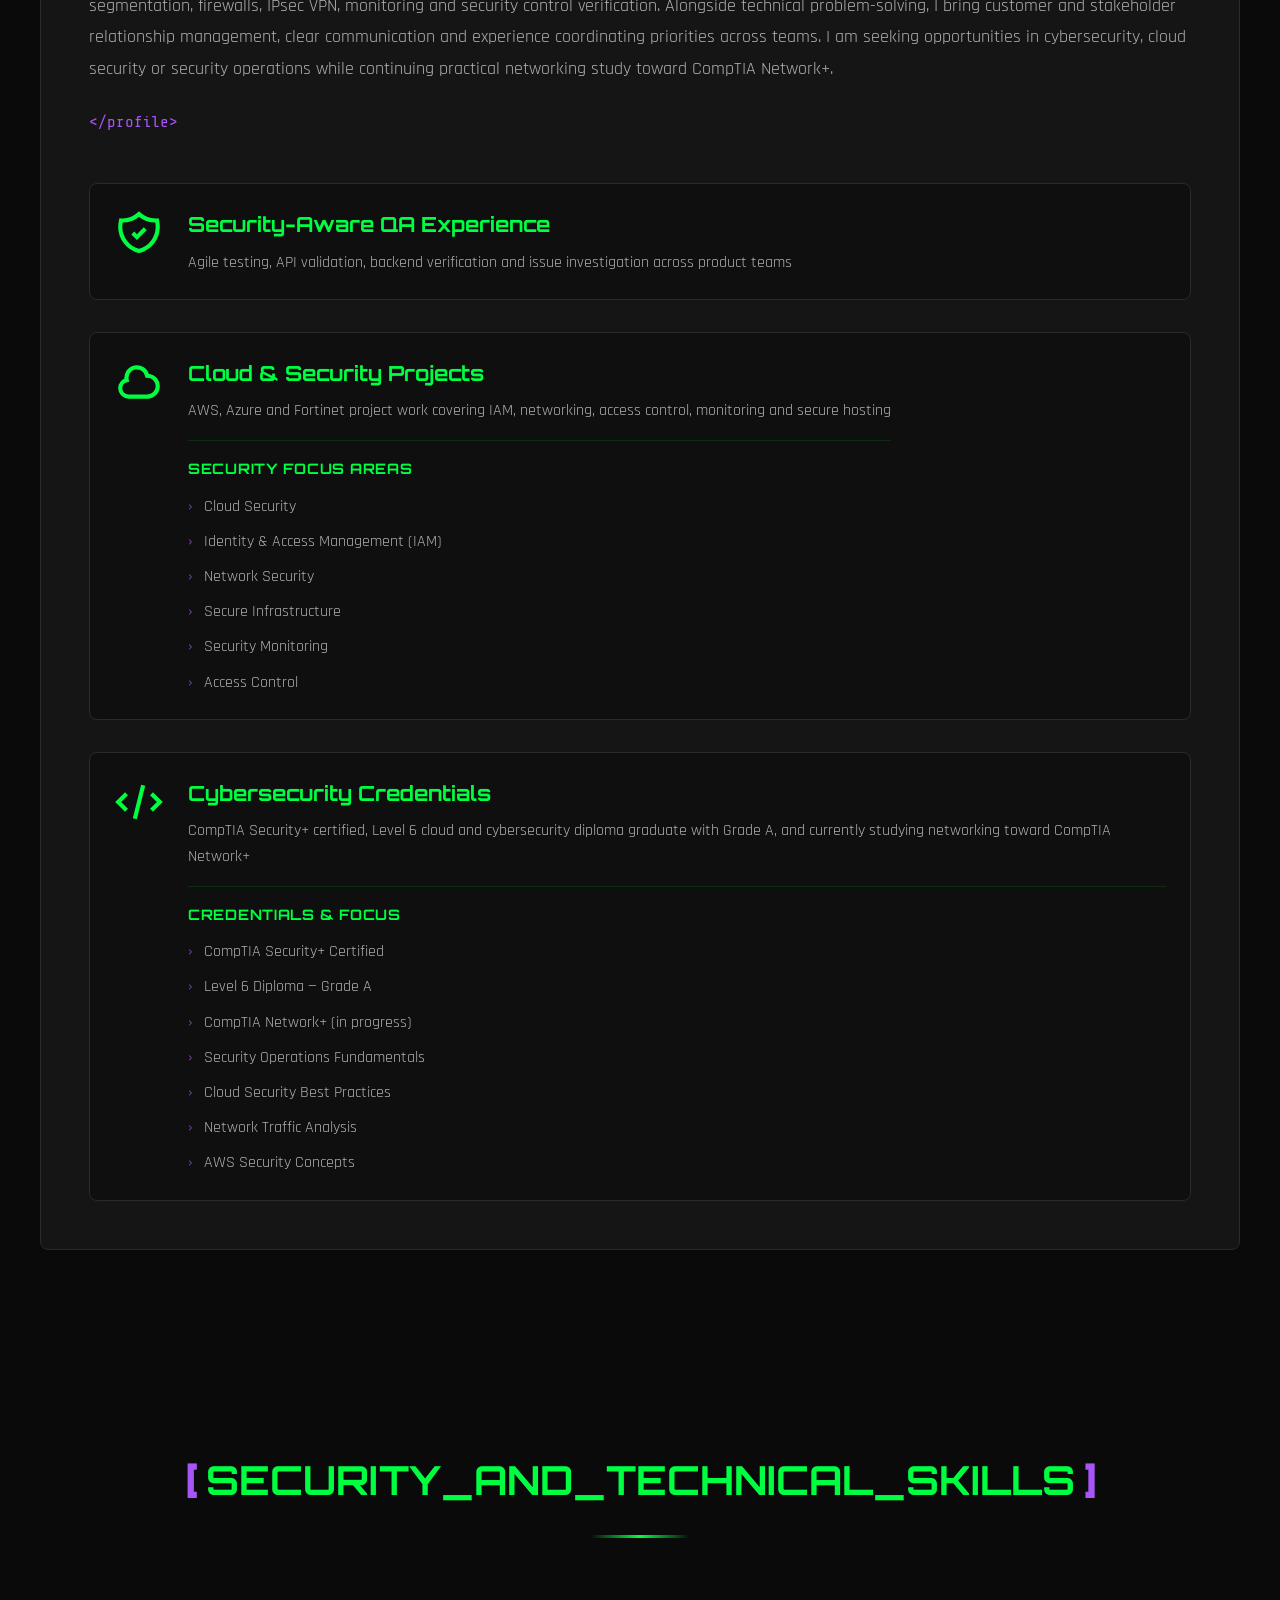
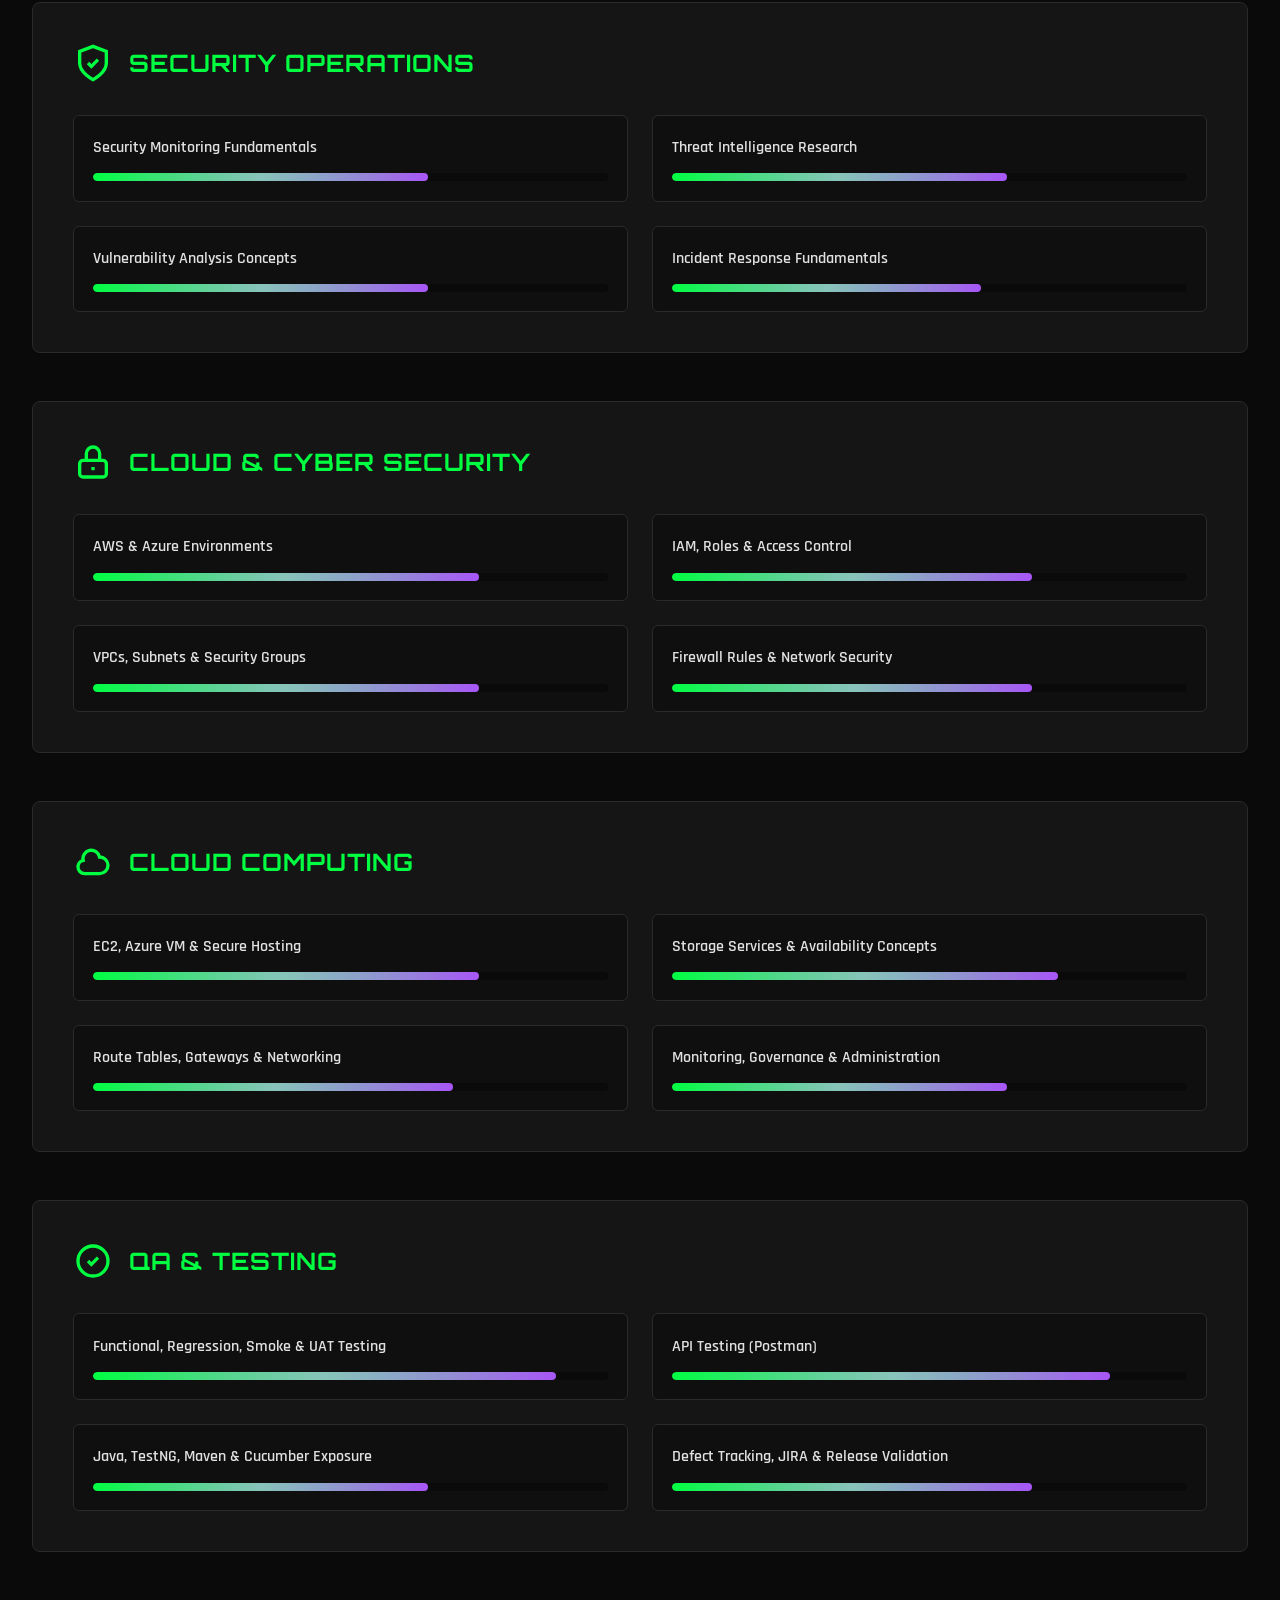
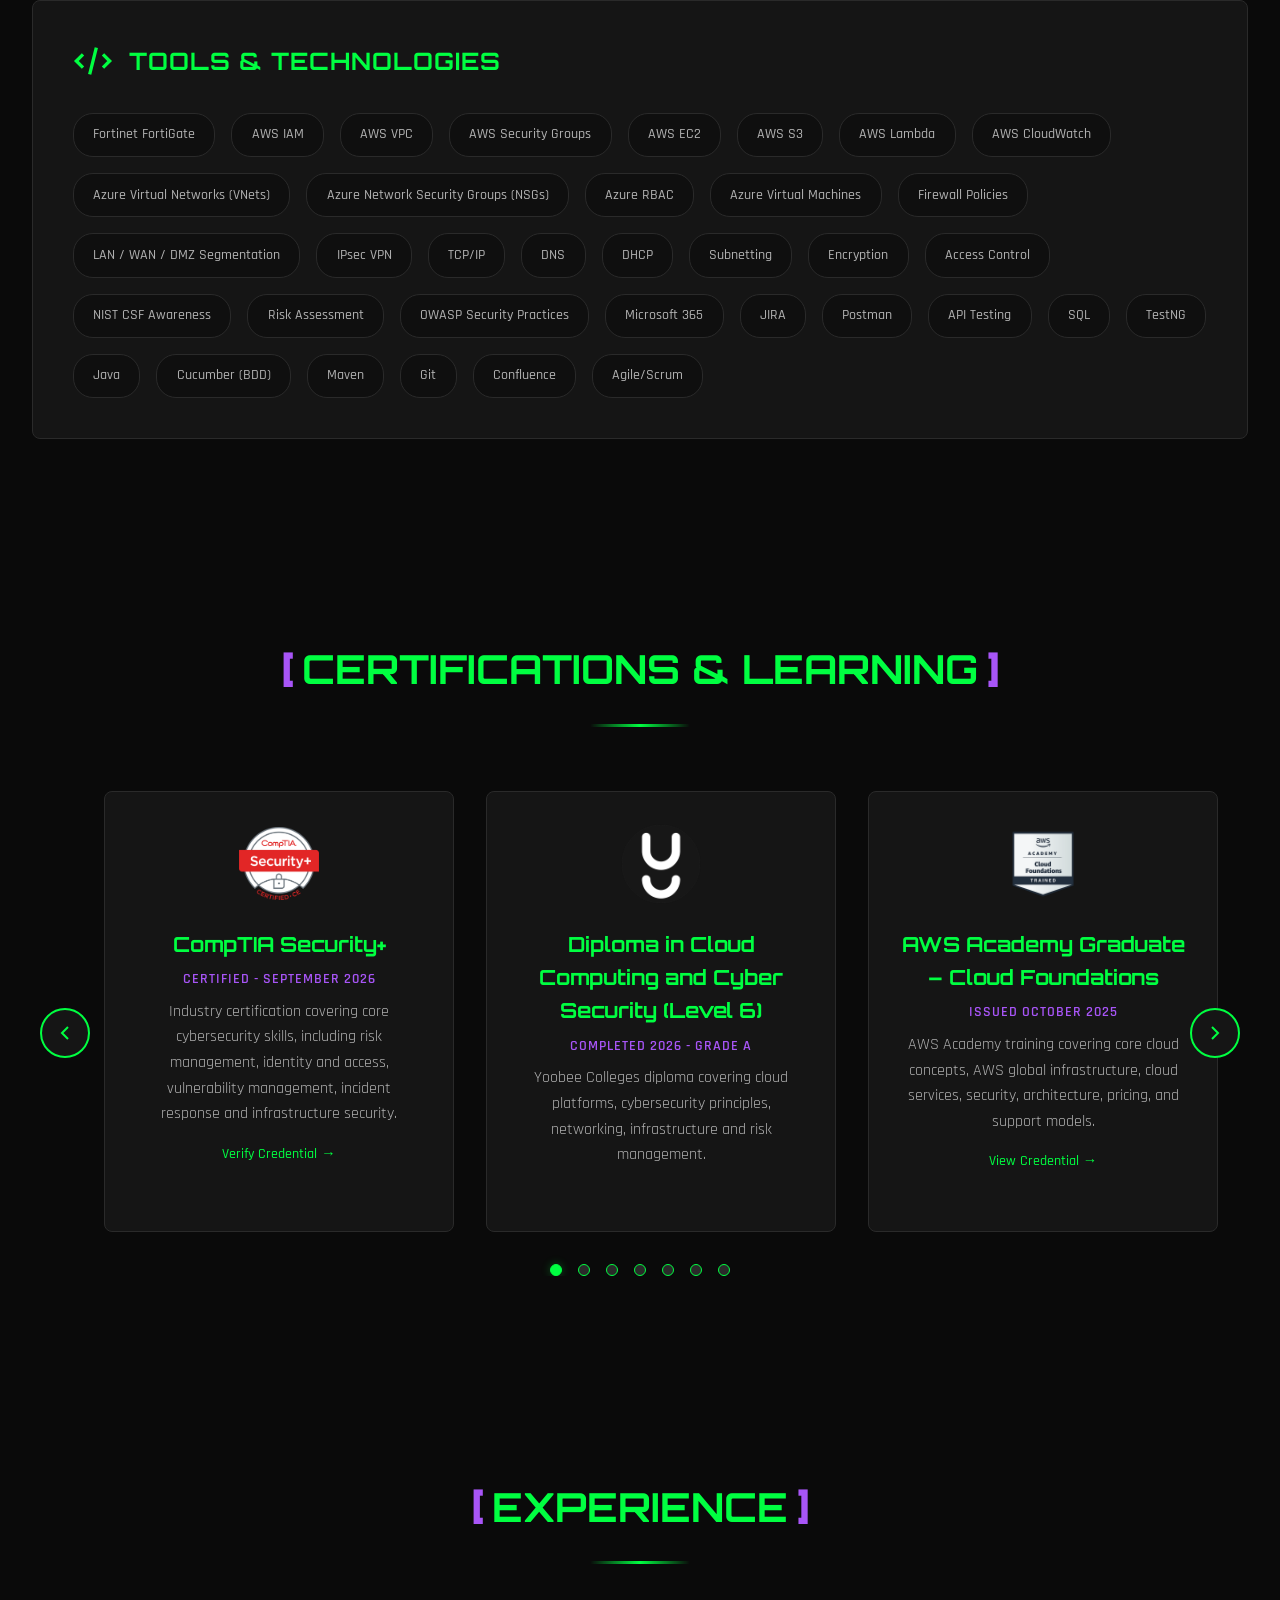
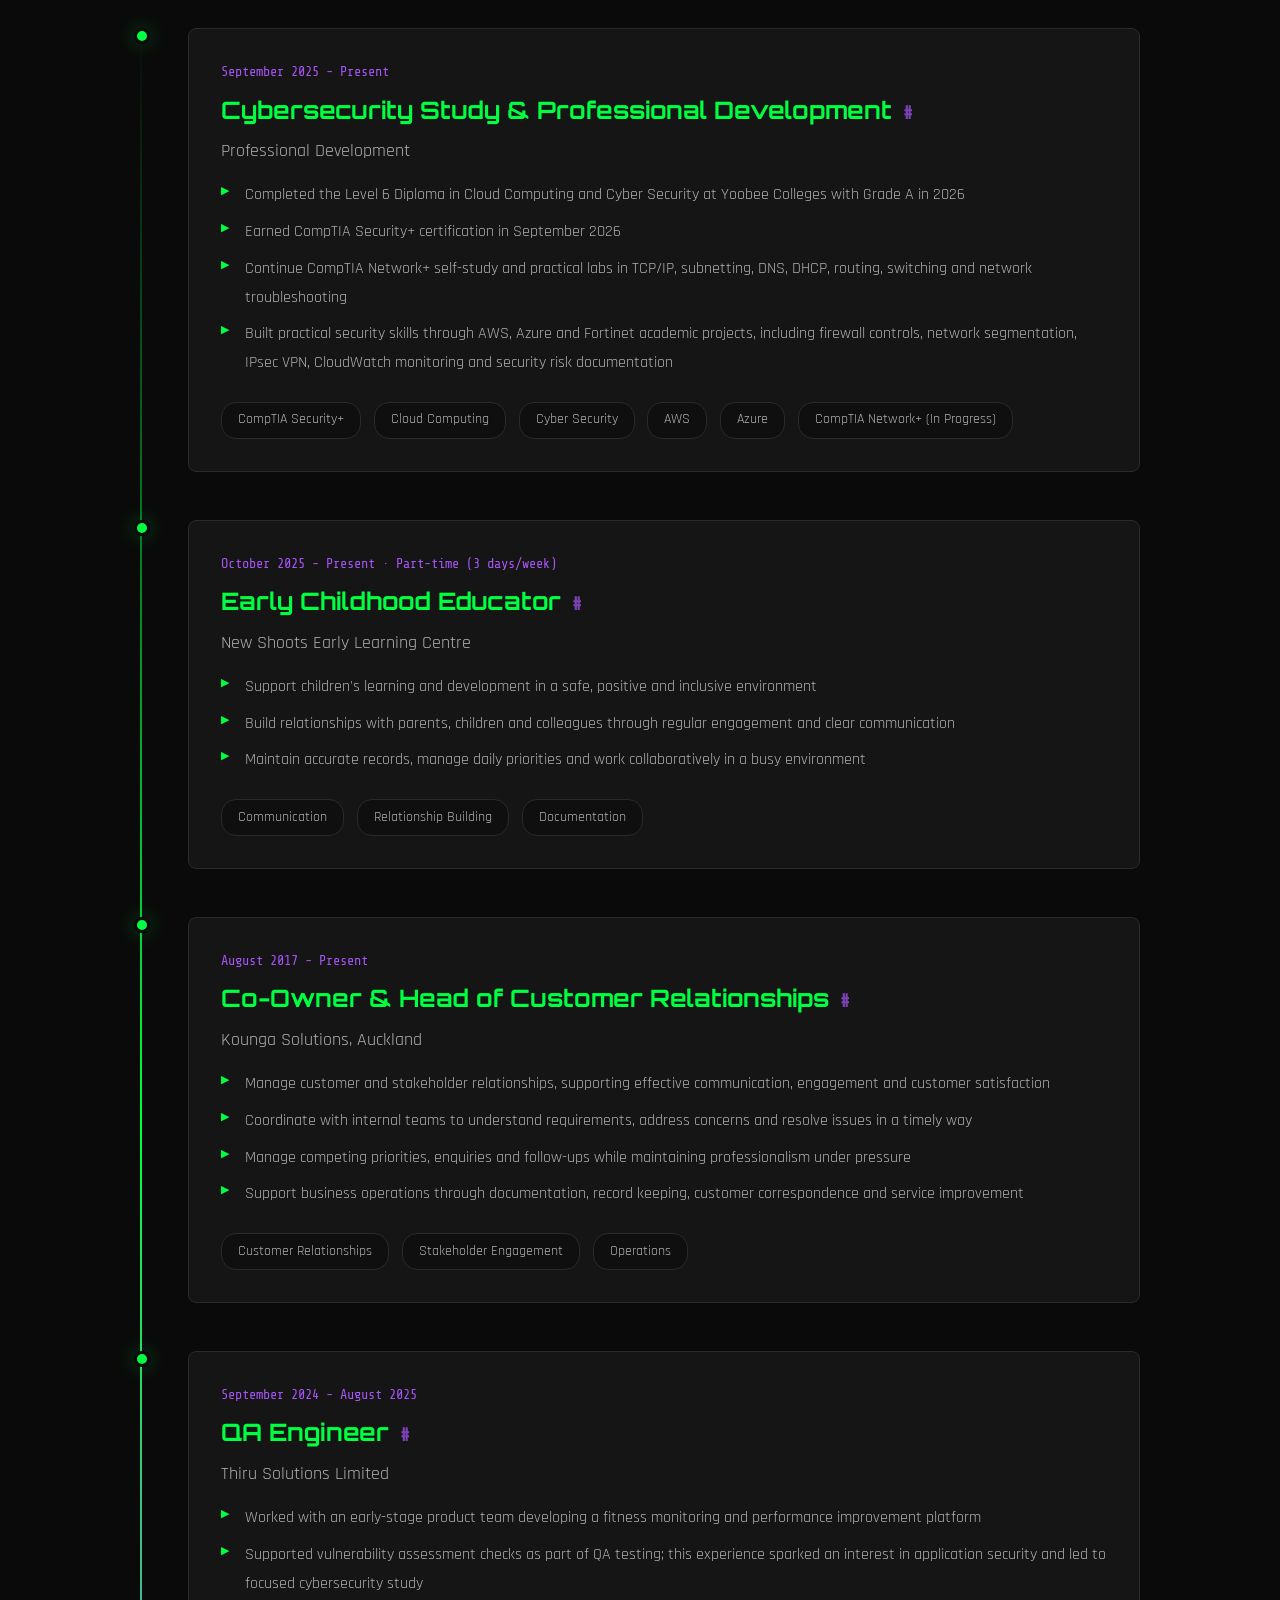
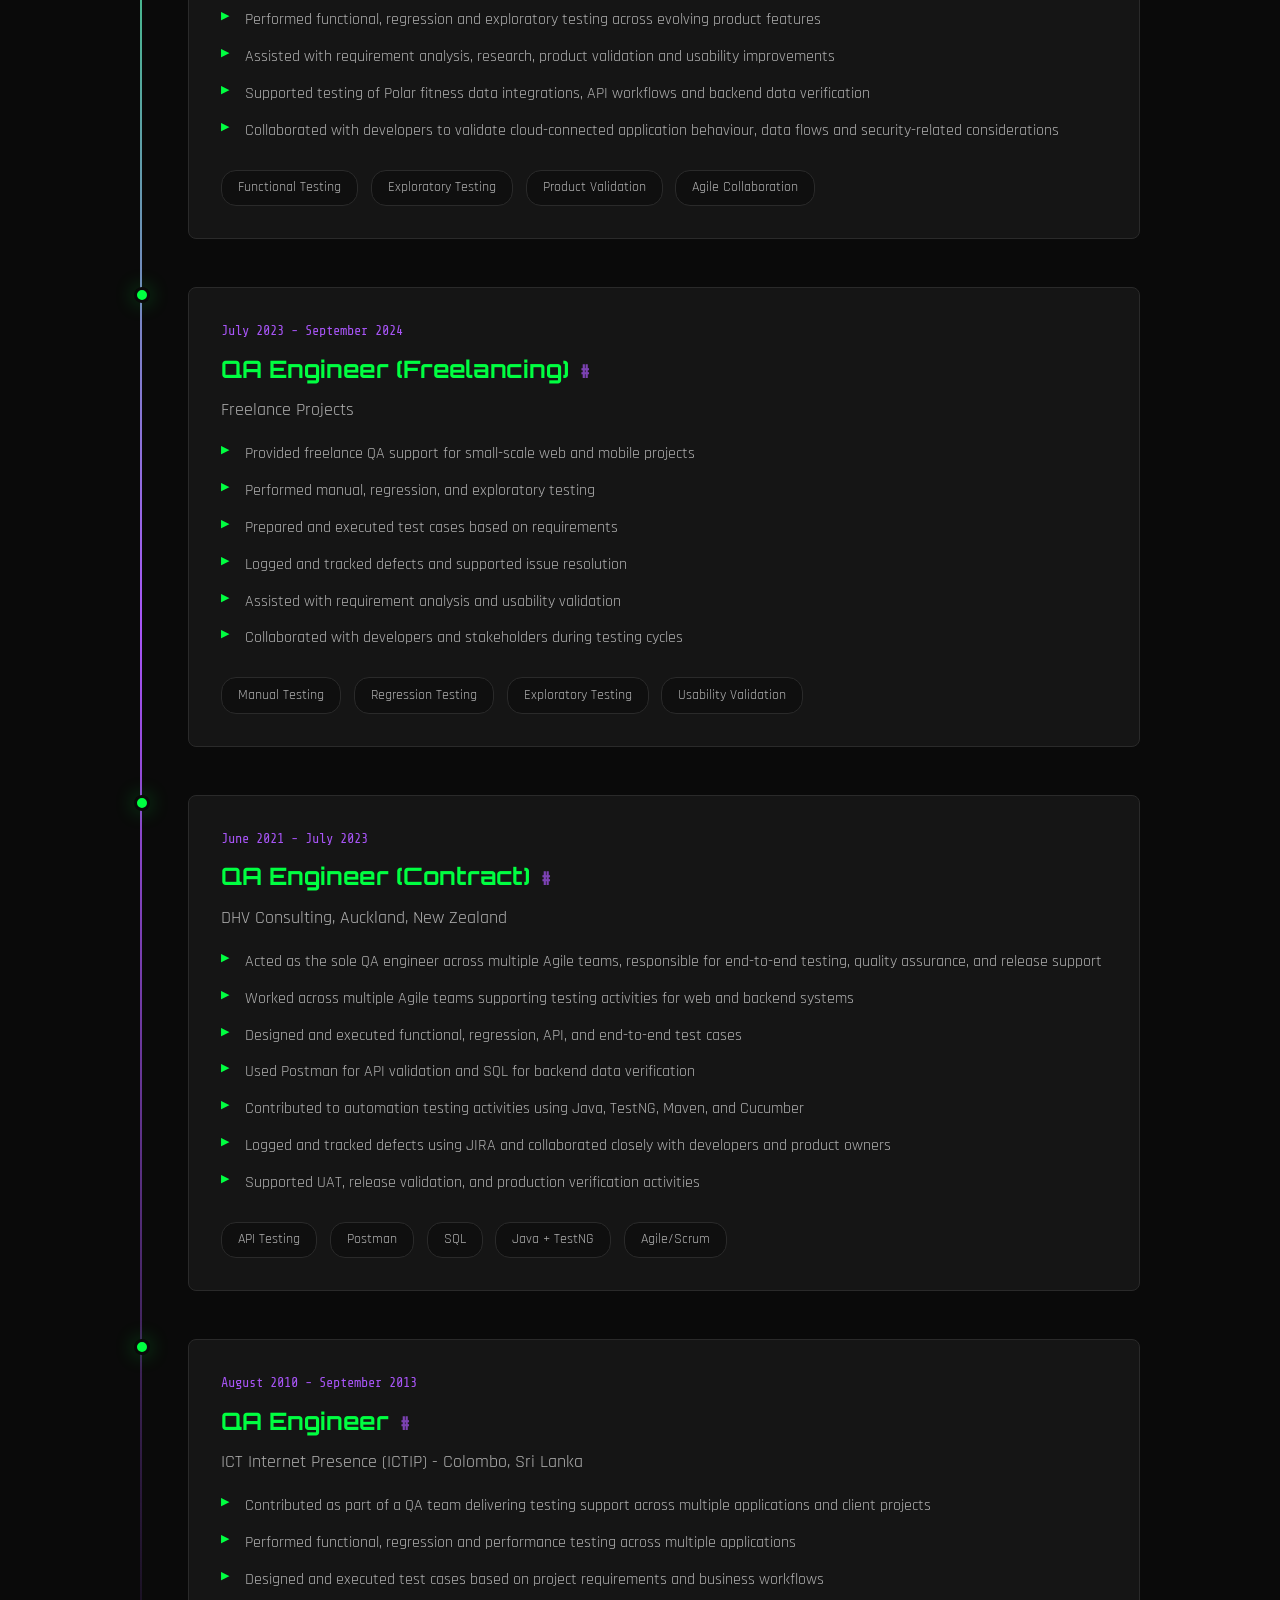
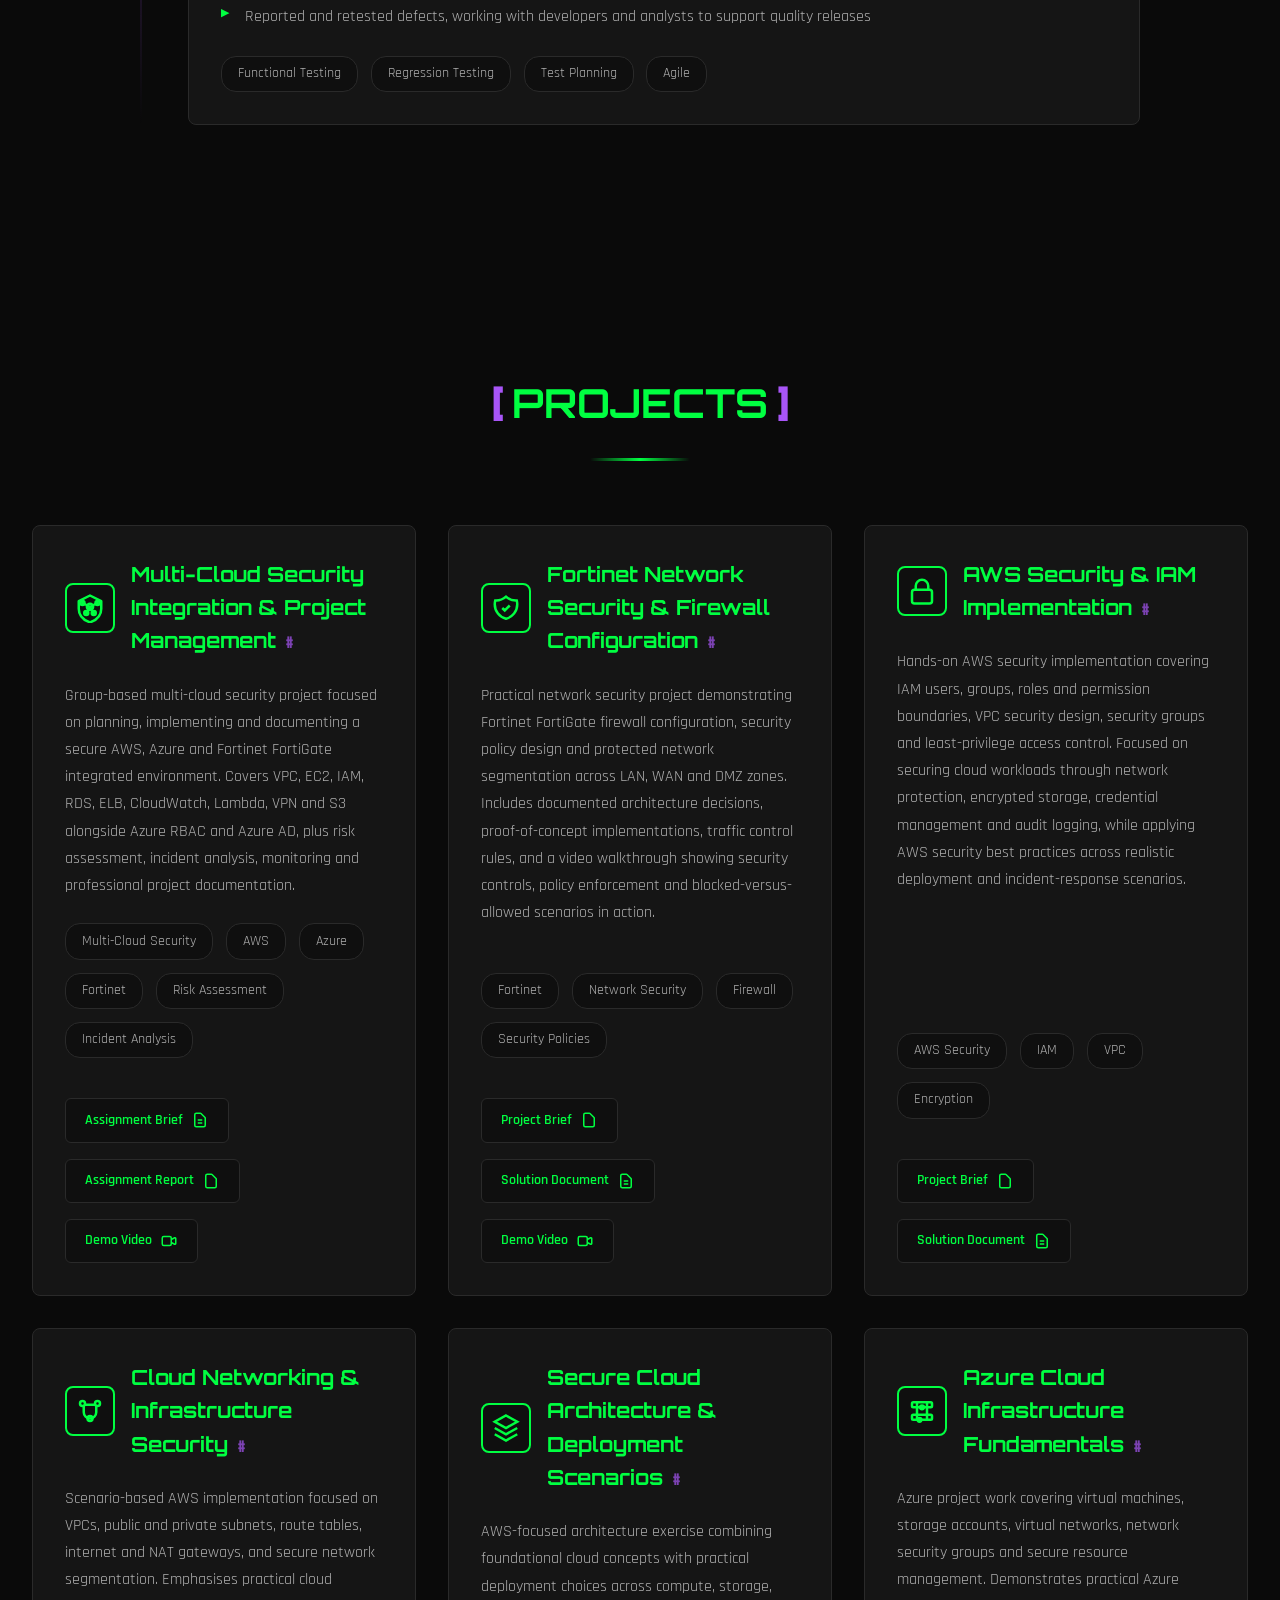
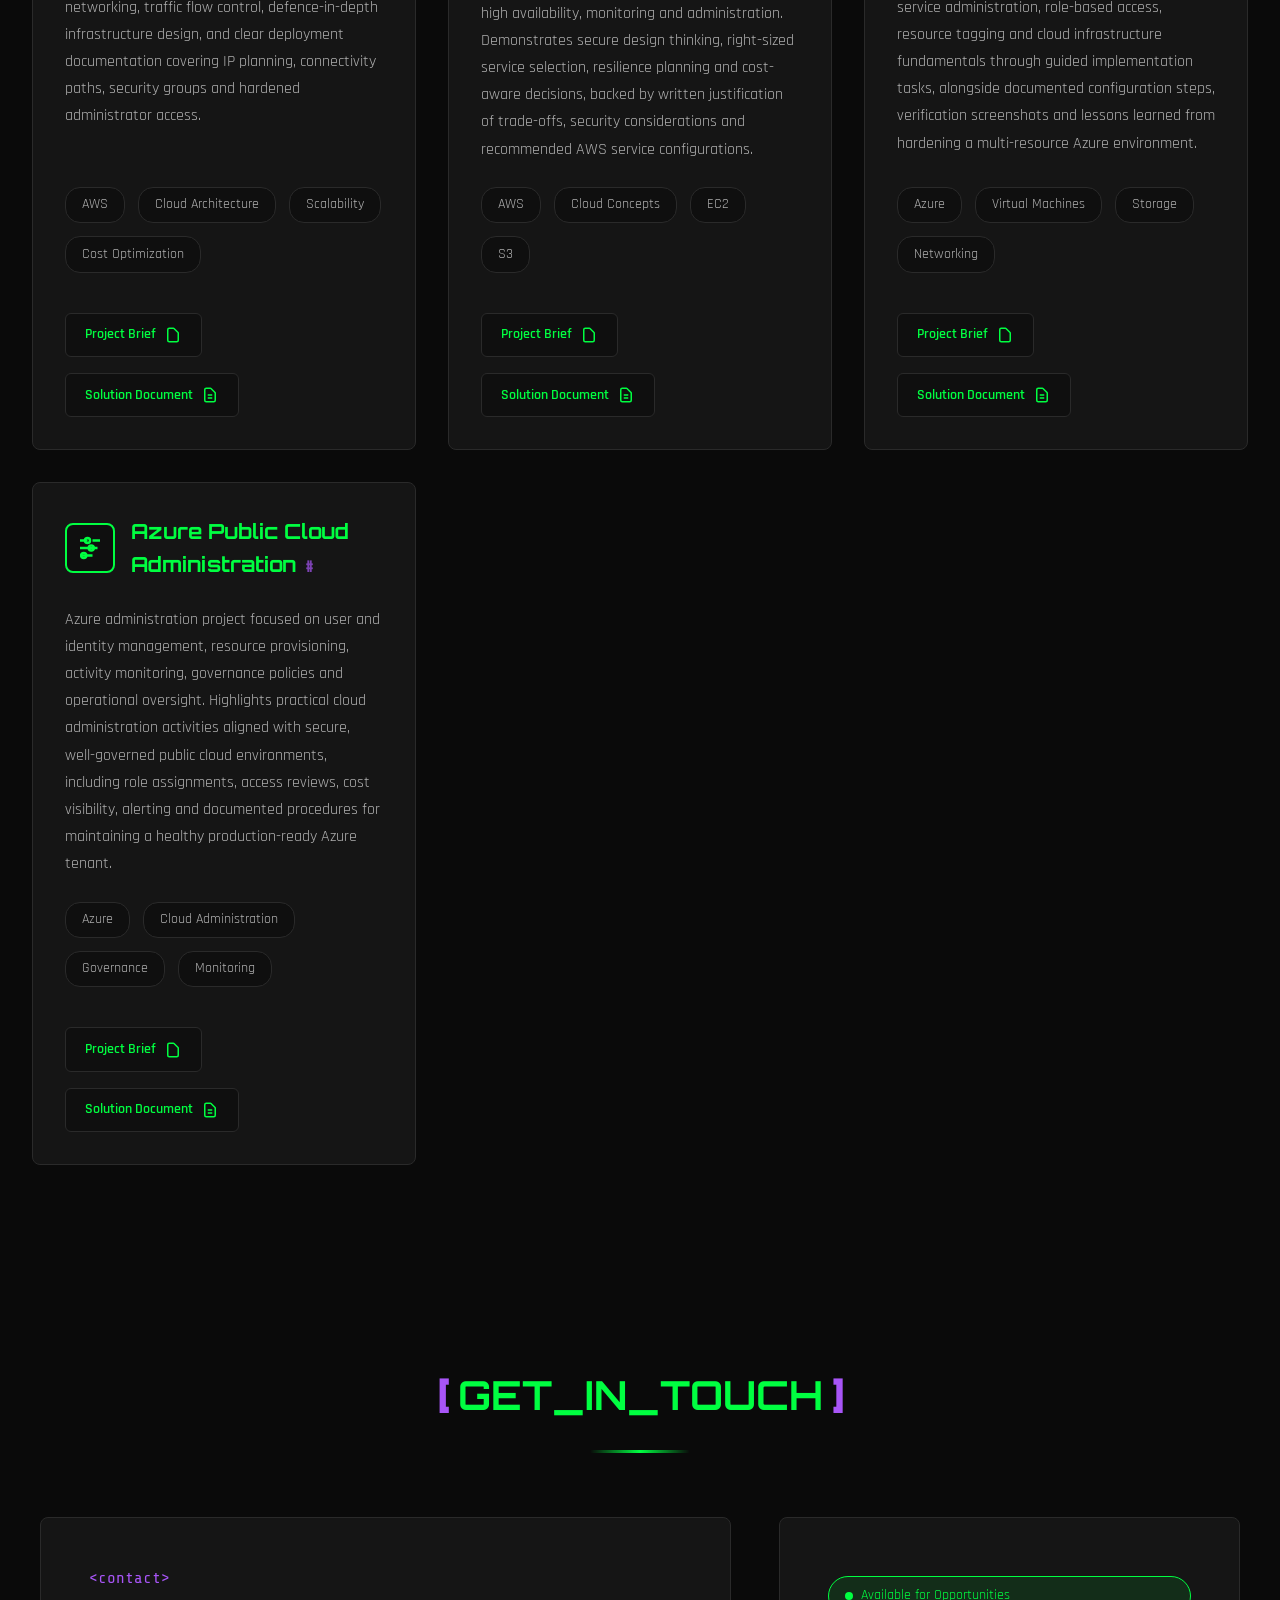
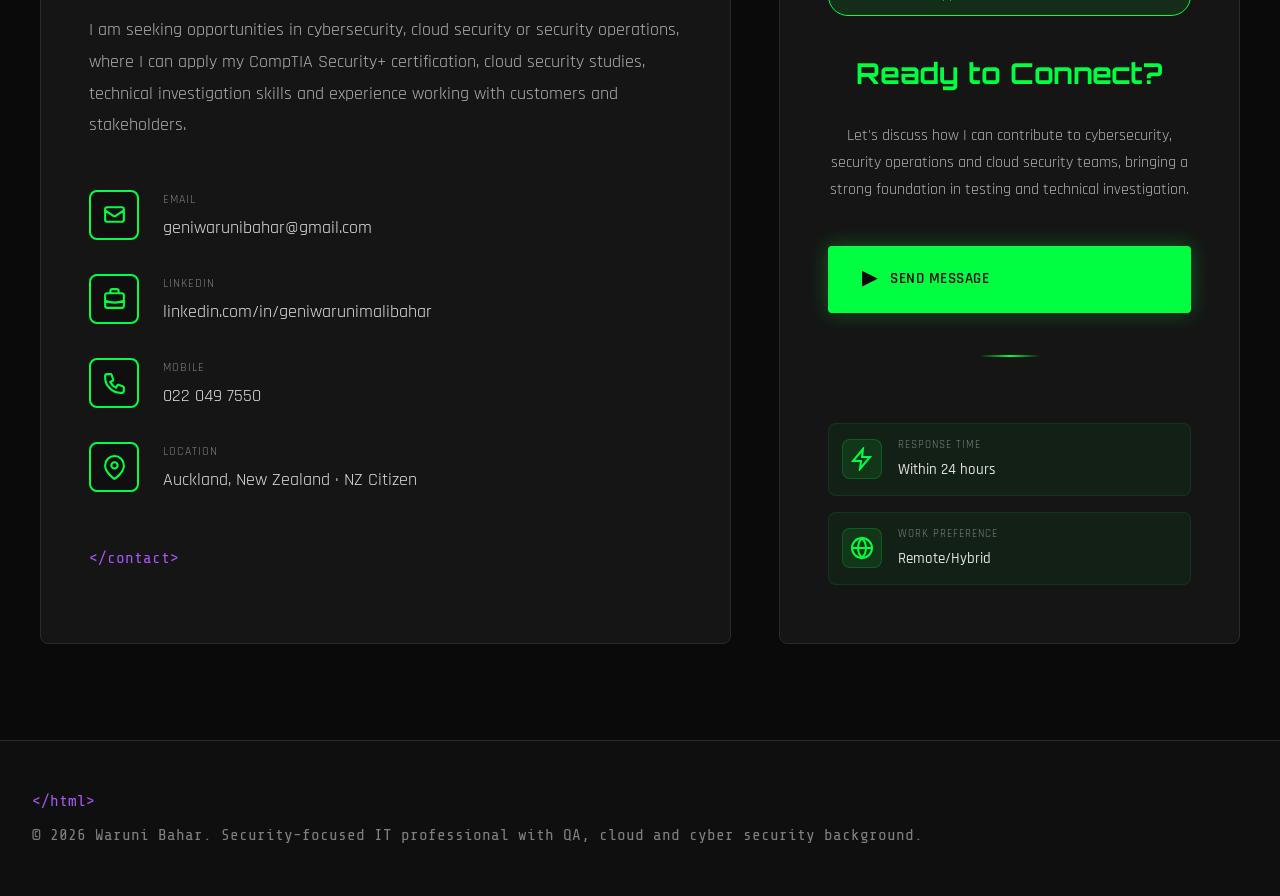
==== commit 52c68baa: "Update meta tags and descriptions for improved clarity and relevance" ====
--- a/index.html
+++ b/index.html
@@ -8,13 +8,13 @@
     <meta http-equiv="X-UA-Compatible" content="IE=edge">
 
     <!-- Primary Meta Tags -->
-    <title>Waruni Bahar - CompTIA Security+ Certified Cybersecurity Professional | genibahar.com
+    <title>Waruni Bahar - Cybersecurity, Cloud Security &amp; IT Professional | genibahar.com
     </title>
-    <meta name="title" content="Waruni Bahar - CompTIA Security+ Certified Cybersecurity Professional">
+    <meta name="title" content="Waruni Bahar - Cybersecurity, Cloud Security &amp; IT Professional">
     <meta name="description"
-        content="Waruni Bahar is a CompTIA Security+ certified cybersecurity professional with a Grade A Level 6 Diploma in Cloud Computing and Cyber Security, QA engineering experience, and hands-on AWS, Azure and Fortinet security projects.">
+        content="Waruni Bahar is a CompTIA Security+ certified IT professional with a Grade A Level 6 Diploma in Cloud Computing and Cyber Security, QA experience, customer relationship management, and hands-on AWS and network security projects.">
     <meta name="keywords"
-        content="Waruni Bahar, Cybersecurity Analyst, Security Operations Analyst, Cloud Security Analyst, Cloud Security, Cloud Computing, Cyber Security, AWS, Azure, IAM, VPC, Network Security, Fortinet, CompTIA Security+, Auckland New Zealand, genibahar">
+        content="Waruni Bahar, Cybersecurity Analyst, Security Operations Analyst, Cloud Security Analyst, Cloud Security, Cloud Computing, Cyber Security, AWS, Azure, IAM, VPC, Network Security, Fortinet, CompTIA Security+, CompTIA Network+, QA, customer relationship management, Auckland New Zealand, genibahar">
     <meta name="author" content="Waruni Bahar">
     <meta name="robots" content="index, follow">
     <meta name="language" content="English">
@@ -26,9 +26,9 @@
     <!-- Open Graph / Facebook -->
     <meta property="og:type" content="website">
     <meta property="og:url" content="https://genibahar.com/">
-    <meta property="og:title" content="Waruni Bahar - CompTIA Security+ Certified | Cloud & Cyber Security">
+    <meta property="og:title" content="Waruni Bahar - Cybersecurity, Cloud Security & IT Professional">
     <meta property="og:description"
-        content="CompTIA Security+ certified cybersecurity professional with a Grade A Level 6 diploma, QA engineering experience, and cloud security projects across AWS, Azure and Fortinet.">
+        content="CompTIA Security+ certified IT professional with a Grade A Level 6 diploma, QA experience, customer relationship management, and cloud and network security projects.">
     <meta property="og:image" content="https://genibahar.com/assets/img/GeniProfilePic.png">
     <meta property="og:image:width" content="1200">
     <meta property="og:image:height" content="630">
@@ -38,9 +38,9 @@
     <!-- Twitter Card -->
     <meta name="twitter:card" content="summary_large_image">
     <meta name="twitter:url" content="https://genibahar.com/">
-    <meta name="twitter:title" content="Waruni Bahar - CompTIA Security+ Certified | Cloud & Cyber Security">
+    <meta name="twitter:title" content="Waruni Bahar - Cybersecurity, Cloud Security & IT Professional">
     <meta name="twitter:description"
-        content="CompTIA Security+ certified with a Grade A Level 6 diploma in Cloud Computing and Cyber Security, QA experience, and practical AWS, Azure and Fortinet projects.">
+        content="CompTIA Security+ certified IT professional with a Grade A Level 6 diploma, QA experience, customer relationship management, and practical AWS and network security projects.">
     <meta name="twitter:image" content="https://genibahar.com/assets/img/GeniProfilePic.png">
 
     <!-- Theme Color -->
@@ -68,8 +68,8 @@
       "url": "https://genibahar.com",
       "email": "geniwarunibahar@gmail.com",
       "telephone": "+64220497550",
-    "jobTitle": "Cybersecurity Professional",
-    "description": "CompTIA Security+ certified cybersecurity professional with a Grade A Level 6 Diploma in Cloud Computing and Cyber Security, QA engineering experience, and hands-on security projects across AWS, Azure and Fortinet.",
+    "jobTitle": "IT Professional",
+    "description": "CompTIA Security+ certified IT professional with a Grade A Level 6 Diploma in Cloud Computing and Cyber Security, software QA experience, customer relationship management, and hands-on AWS and network security projects.",
       "address": {
         "@type": "PostalAddress",
         "addressLocality": "Auckland",
@@ -83,6 +83,9 @@
         "Security Operations",
         "Cyber Security",
         "Cloud Security",
+        "Customer Relationship Management",
+        "Risk Assessment",
+        "Network Security",
         "Quality Assurance",
         "API Validation",
         "Cloud Computing",
@@ -276,24 +279,24 @@
                     </div>
                 </div>
                 <p class="about-description">
-                    <span class="highlight highlight-credential">CompTIA Security+</span> certified cybersecurity
-                    professional with a <span class="highlight">Grade A
-                        Level 6 Diploma in Cloud Computing and Cyber Security</span> and professional QA engineering
-                    experience across Agile delivery, API and data validation, defect analysis and release support.
+                    <span class="highlight highlight-credential">CompTIA Security+</span> certified IT professional
+                    with a <span class="highlight">Grade A Level 6 Diploma in Cloud Computing and Cyber Security</span>,
+                    a Bachelor's degree in Management Information Systems, and experience spanning software quality
+                    assurance, customer relationship management and early childhood education.
                 </p>
                 <p class="about-description">
-                    My interest in application security began at Thiru Solutions, where I supported vulnerability
-                    assessment checks alongside QA testing for a fitness monitoring platform. That experience led me
-                    to focused cybersecurity study and practical projects in cloud and network security.
+                    My interest in application security grew at Thiru Solutions, where I conducted OWASP-guided
+                    application security checks, investigated security-related issues and verified remediation.
+                    I have since built on that experience through focused cybersecurity study and practical cloud
+                    and network security projects.
                 </p>
                 <p class="about-description">
-                    Through hands-on projects and labs in <span class="highlight">AWS</span>,
-                    <span class="highlight">Microsoft Azure</span> and <span class="highlight">Fortinet</span>,
-                    I have worked with IAM, VPCs, public and private networking, access control, security groups,
-                    firewall concepts, secure hosting, monitoring and cloud administration scenarios. I am particularly
-                    interested in Security Operations, cloud security, vulnerability analysis, incident response
-                    support, and technology environments where I can combine my QA background with growing cyber
-                    security capability.
+                    My hands-on projects and labs cover <span class="highlight">AWS</span>, Microsoft Azure and
+                    <span class="highlight">Fortinet</span>, including IAM, VPCs, network segmentation, firewalls,
+                    IPsec VPN, monitoring and security control verification. Alongside technical problem-solving,
+                    I bring customer and stakeholder relationship management, clear communication and experience
+                    coordinating priorities across teams. I am seeking opportunities in cybersecurity, cloud security
+                    or security operations while continuing practical networking study toward CompTIA Network+.
                 </p>
                 <p class="about-intro">
                     <span class="code-tag">&lt;/profile&gt;</span>
@@ -347,13 +350,14 @@
                         </div>
                         <div class="highlight-content">
                             <h3>Cybersecurity Credentials</h3>
-                            <p>CompTIA Security+ certified and completed a Level 6 cloud and cybersecurity diploma
-                                with Grade A in 2026</p>
+                            <p>CompTIA Security+ certified, Level 6 cloud and cybersecurity diploma graduate with
+                                Grade A, and currently studying networking toward CompTIA Network+</p>
                             <div class="highlight-subsection">
                                 <h4 class="highlight-subtitle">CREDENTIALS &amp; FOCUS</h4>
                                 <ul class="highlight-sublist">
                                     <li>CompTIA Security+ Certified</li>
                                     <li>Level 6 Diploma — Grade A</li>
+                                    <li>CompTIA Network+ (in progress)</li>
                                     <li>Security Operations Fundamentals</li>
                                     <li>Cloud Security Best Practices</li>
                                     <li>Network Traffic Analysis</li>
@@ -552,16 +556,25 @@
                     <span class="tech-tag">AWS Security Groups</span>
                     <span class="tech-tag">AWS EC2</span>
                     <span class="tech-tag">AWS S3</span>
+                    <span class="tech-tag">AWS Lambda</span>
+                    <span class="tech-tag">AWS CloudWatch</span>
                     <span class="tech-tag">Azure Virtual Networks (VNets)</span>
                     <span class="tech-tag">Azure Network Security Groups (NSGs)</span>
                     <span class="tech-tag">Azure RBAC</span>
                     <span class="tech-tag">Azure Virtual Machines</span>
                     <span class="tech-tag">Firewall Policies</span>
                     <span class="tech-tag">LAN / WAN / DMZ Segmentation</span>
+                    <span class="tech-tag">IPsec VPN</span>
                     <span class="tech-tag">TCP/IP</span>
                     <span class="tech-tag">DNS</span>
+                    <span class="tech-tag">DHCP</span>
+                    <span class="tech-tag">Subnetting</span>
                     <span class="tech-tag">Encryption</span>
                     <span class="tech-tag">Access Control</span>
+                    <span class="tech-tag">NIST CSF Awareness</span>
+                    <span class="tech-tag">Risk Assessment</span>
+                    <span class="tech-tag">OWASP Security Practices</span>
+                    <span class="tech-tag">Microsoft 365</span>
                     <span class="tech-tag">JIRA</span>
                     <span class="tech-tag">Postman</span>
                     <span class="tech-tag">API Testing</span>
@@ -661,10 +674,10 @@
                         <img src="assets/img/CompTIAITFundamentals.png" alt="CompTIA Tech+ Badge">
                     </div>
                     <div class="cert-info">
-                        <h3 class="cert-title">CompTIA Tech+ / IT Fundamentals Learning</h3>
-                        <p class="cert-status">Completed - Issued May 2026</p>
+                        <h3 class="cert-title">CompTIA IT Fundamentals (ITF+)</h3>
+                        <p class="cert-status">Certified - May 2026</p>
                         <p class="cert-desc">
-                            Foundational IT learning covering essential IT knowledge, operating systems,
+                            Foundational IT certification covering essential IT knowledge, operating systems,
                             networking concepts, cloud computing, databases, software components, and troubleshooting.
                         </p>
                         <a href="https://skillsoft.digitalbadges-eu.skillsoft.com/profile/eu-genibahar168305/wallet"
@@ -694,7 +707,7 @@
                         <h3 class="cert-title">BSc in Management Information Systems</h3>
                         <p class="cert-status">Completed - 2011</p>
                         <p class="cert-desc">
-                            Degree covering information systems, business technology, databases,
+                            Level 7 degree covering information systems, business technology, databases,
                             systems analysis, management concepts, and IT-enabled business solutions.
                         </p>
                     </div>
@@ -735,15 +748,20 @@
                 <div class="timeline-item" id="experience-cybersecurity-development">
                     <div class="timeline-dot"></div>
                     <div class="timeline-content">
-                        <div class="exp-date">September 2025 - 2026</div>
-                        <h3 class="exp-title">Cybersecurity Study &amp; Professional Development <a class="permalink" href="#experience-cybersecurity-development" aria-label="Link to Cybersecurity Study and Professional Development">#</a></h3>
+                        <div class="exp-date">September 2025 - Present</div>
+                        <h3 class="exp-title">Cybersecurity Study &amp; Professional Development <a class="permalink"
+                                href="#experience-cybersecurity-development"
+                                aria-label="Link to Cybersecurity Study and Professional Development">#</a></h3>
                         <p class="exp-company">Professional Development</p>
                         <ul class="exp-desc">
                             <li>Completed the Level 6 Diploma in Cloud Computing and Cyber Security at Yoobee Colleges
                                 with Grade A in 2026</li>
                             <li>Earned CompTIA Security+ certification in September 2026</li>
+                            <li>Continue CompTIA Network+ self-study and practical labs in TCP/IP, subnetting, DNS,
+                                DHCP, routing, switching and network troubleshooting</li>
                             <li>Built practical security skills through AWS, Azure and Fortinet academic projects,
-                                including firewall controls, network segmentation and encrypted VPN connectivity</li>
+                                including firewall controls, network segmentation, IPsec VPN, CloudWatch monitoring
+                                and security risk documentation</li>
                         </ul>
                         <div class="exp-tags">
                             <span class="exp-tag">CompTIA Security+</span>
@@ -751,6 +769,58 @@
                             <span class="exp-tag">Cyber Security</span>
                             <span class="exp-tag">AWS</span>
                             <span class="exp-tag">Azure</span>
+                            <span class="exp-tag">CompTIA Network+ (In Progress)</span>
+                        </div>
+                    </div>
+                </div>
+
+                <div class="timeline-item" id="experience-early-childhood-educator">
+                    <div class="timeline-dot"></div>
+                    <div class="timeline-content">
+                        <div class="exp-date">October 2025 - Present · Part-time (3 days/week)</div>
+                        <h3 class="exp-title">Early Childhood Educator <a class="permalink"
+                                href="#experience-early-childhood-educator"
+                                aria-label="Link to Early Childhood Educator experience">#</a></h3>
+                        <p class="exp-company">New Shoots Early Learning Centre</p>
+                        <ul class="exp-desc">
+                            <li>Support children's learning and development in a safe, positive and inclusive
+                                environment</li>
+                            <li>Build relationships with parents, children and colleagues through regular engagement and
+                                clear communication</li>
+                            <li>Maintain accurate records, manage daily priorities and work collaboratively in a busy
+                                environment</li>
+                        </ul>
+                        <div class="exp-tags">
+                            <span class="exp-tag">Communication</span>
+                            <span class="exp-tag">Relationship Building</span>
+                            <span class="exp-tag">Documentation</span>
+                        </div>
+                    </div>
+                </div>
+
+                <div class="timeline-item" id="experience-kounga-solutions">
+                    <div class="timeline-dot"></div>
+                    <div class="timeline-content">
+                        <div class="exp-date">August 2017 - Present</div>
+                        <h3 class="exp-title">Co-Owner &amp; Head of Customer Relationships <a class="permalink"
+                                href="#experience-kounga-solutions"
+                                aria-label="Link to Co-Owner and Head of Customer Relationships at Kounga Solutions">#</a>
+                        </h3>
+                        <p class="exp-company">Kounga Solutions, Auckland</p>
+                        <ul class="exp-desc">
+                            <li>Manage customer and stakeholder relationships, supporting effective communication,
+                                engagement and customer satisfaction</li>
+                            <li>Coordinate with internal teams to understand requirements, address concerns and resolve
+                                issues in a timely way</li>
+                            <li>Manage competing priorities, enquiries and follow-ups while maintaining professionalism
+                                under pressure</li>
+                            <li>Support business operations through documentation, record keeping, customer
+                                correspondence and service improvement</li>
+                        </ul>
+                        <div class="exp-tags">
+                            <span class="exp-tag">Customer Relationships</span>
+                            <span class="exp-tag">Stakeholder Engagement</span>
+                            <span class="exp-tag">Operations</span>
                         </div>
                     </div>
                 </div>
@@ -759,7 +829,8 @@
                     <div class="timeline-dot"></div>
                     <div class="timeline-content">
                         <div class="exp-date">September 2024 - August 2025</div>
-                        <h3 class="exp-title">QA Engineer <a class="permalink" href="#experience-qa-thiru-solutions" aria-label="Link to QA Engineer at Thiru Solutions Limited">#</a></h3>
+                        <h3 class="exp-title">QA Engineer <a class="permalink" href="#experience-qa-thiru-solutions"
+                                aria-label="Link to QA Engineer at Thiru Solutions Limited">#</a></h3>
                         <p class="exp-company">Thiru Solutions Limited</p>
                         <ul class="exp-desc">
                             <li>Worked with an early-stage product team developing a fitness monitoring and performance
@@ -788,7 +859,9 @@
                     <div class="timeline-dot"></div>
                     <div class="timeline-content">
                         <div class="exp-date">July 2023 - September 2024</div>
-                        <h3 class="exp-title">QA Engineer (Freelancing) <a class="permalink" href="#experience-qa-freelance" aria-label="Link to Freelance QA Engineer experience">#</a></h3>
+                        <h3 class="exp-title">QA Engineer (Freelancing) <a class="permalink"
+                                href="#experience-qa-freelance"
+                                aria-label="Link to Freelance QA Engineer experience">#</a></h3>
                         <p class="exp-company">Freelance Projects</p>
                         <ul class="exp-desc">
                             <li>Provided freelance QA support for small-scale web and mobile projects</li>
@@ -811,7 +884,9 @@
                     <div class="timeline-dot"></div>
                     <div class="timeline-content">
                         <div class="exp-date">June 2021 - July 2023</div>
-                        <h3 class="exp-title">QA Engineer (Contract) <a class="permalink" href="#experience-qa-dhv-consulting" aria-label="Link to QA Engineer contract at DHV Consulting">#</a></h3>
+                        <h3 class="exp-title">QA Engineer (Contract) <a class="permalink"
+                                href="#experience-qa-dhv-consulting"
+                                aria-label="Link to QA Engineer contract at DHV Consulting">#</a></h3>
                         <p class="exp-company">DHV Consulting, Auckland, New Zealand</p>
                         <ul class="exp-desc">
                             <li>Acted as the sole QA engineer across multiple Agile teams, responsible for end-to-end
@@ -840,7 +915,8 @@
                     <div class="timeline-dot"></div>
                     <div class="timeline-content">
                         <div class="exp-date">August 2010 - September 2013</div>
-                        <h3 class="exp-title">QA Engineer <a class="permalink" href="#experience-qa-ictip" aria-label="Link to QA Engineer experience at ICT Internet Presence">#</a></h3>
+                        <h3 class="exp-title">QA Engineer <a class="permalink" href="#experience-qa-ictip"
+                                aria-label="Link to QA Engineer experience at ICT Internet Presence">#</a></h3>
                         <p class="exp-company">ICT Internet Presence (ICTIP) - Colombo, Sri Lanka</p>
                         <ul class="exp-desc">
                             <li>Contributed as part of a QA team delivering testing support across multiple applications
@@ -890,7 +966,9 @@
                             <path d="M12 11L6 8M12 11l6-3M12 11l-3 5M12 11l3 5" />
                         </svg>
                     </div>
-                    <h3 class="project-title">Multi-Cloud Security Integration &amp; Project Management <a class="permalink" href="#project-multi-cloud-security" aria-label="Link to Multi-Cloud Security Integration and Project Management">#</a></h3>
+                    <h3 class="project-title">Multi-Cloud Security Integration &amp; Project Management <a
+                            class="permalink" href="#project-multi-cloud-security"
+                            aria-label="Link to Multi-Cloud Security Integration and Project Management">#</a></h3>
                 </div>
                 <p class="project-desc">
                     Group-based multi-cloud security project focused on planning, implementing and documenting a
@@ -942,7 +1020,9 @@
                                 d="M9 12l2 2 4-4m5.618-4.016A11.955 11.955 0 0112 2.944a11.955 11.955 0 01-8.618 3.04A12.02 12.02 0 003 9c0 5.591 3.824 10.29 9 11.622 5.176-1.332 9-6.03 9-11.622 0-1.042-.133-2.052-.382-3.016z" />
                         </svg>
                     </div>
-                    <h3 class="project-title">Fortinet Network Security &amp; Firewall Configuration <a class="permalink" href="#project-fortinet-network-security" aria-label="Link to Fortinet Network Security and Firewall Configuration">#</a></h3>
+                    <h3 class="project-title">Fortinet Network Security &amp; Firewall Configuration <a
+                            class="permalink" href="#project-fortinet-network-security"
+                            aria-label="Link to Fortinet Network Security and Firewall Configuration">#</a></h3>
                 </div>
                 <p class="project-desc">
                     Practical network security project demonstrating Fortinet FortiGate firewall configuration,
@@ -993,7 +1073,9 @@
                             <rect x="4" y="11" width="16" height="11" rx="2" />
                         </svg>
                     </div>
-                    <h3 class="project-title">AWS Security &amp; IAM Implementation <a class="permalink" href="#project-aws-security-iam" aria-label="Link to AWS Security and IAM Implementation">#</a></h3>
+                    <h3 class="project-title">AWS Security &amp; IAM Implementation <a class="permalink"
+                            href="#project-aws-security-iam"
+                            aria-label="Link to AWS Security and IAM Implementation">#</a></h3>
                 </div>
                 <p class="project-desc">
                     Hands-on AWS security implementation covering IAM users, groups, roles and permission boundaries,
@@ -1040,7 +1122,9 @@
                             <path d="M17 8v5a5 5 0 01-5 5" />
                         </svg>
                     </div>
-                    <h3 class="project-title">Cloud Networking &amp; Infrastructure Security <a class="permalink" href="#project-cloud-networking-security" aria-label="Link to Cloud Networking and Infrastructure Security">#</a></h3>
+                    <h3 class="project-title">Cloud Networking &amp; Infrastructure Security <a class="permalink"
+                            href="#project-cloud-networking-security"
+                            aria-label="Link to Cloud Networking and Infrastructure Security">#</a></h3>
                 </div>
                 <p class="project-desc">
                     Scenario-based AWS implementation focused on VPCs, public and private subnets, route tables,
@@ -1083,7 +1167,9 @@
                             <path d="M3 17l9 5 9-5" />
                         </svg>
                     </div>
-                    <h3 class="project-title">Secure Cloud Architecture &amp; Deployment Scenarios <a class="permalink" href="#project-secure-cloud-architecture" aria-label="Link to Secure Cloud Architecture and Deployment Scenarios">#</a></h3>
+                    <h3 class="project-title">Secure Cloud Architecture &amp; Deployment Scenarios <a class="permalink"
+                            href="#project-secure-cloud-architecture"
+                            aria-label="Link to Secure Cloud Architecture and Deployment Scenarios">#</a></h3>
                 </div>
                 <p class="project-desc">
                     AWS-focused architecture exercise combining foundational cloud concepts with practical deployment
@@ -1130,7 +1216,9 @@
                             <circle cx="10" cy="19" r="1.5" />
                         </svg>
                     </div>
-                    <h3 class="project-title">Azure Cloud Infrastructure Fundamentals <a class="permalink" href="#project-azure-infrastructure" aria-label="Link to Azure Cloud Infrastructure Fundamentals">#</a></h3>
+                    <h3 class="project-title">Azure Cloud Infrastructure Fundamentals <a class="permalink"
+                            href="#project-azure-infrastructure"
+                            aria-label="Link to Azure Cloud Infrastructure Fundamentals">#</a></h3>
                 </div>
                 <p class="project-desc">
                     Azure project work covering virtual machines, storage accounts, virtual networks, network security
@@ -1178,7 +1266,9 @@
                             <circle cx="7" cy="18" r="2" />
                         </svg>
                     </div>
-                    <h3 class="project-title">Azure Public Cloud Administration <a class="permalink" href="#project-azure-administration" aria-label="Link to Azure Public Cloud Administration">#</a></h3>
+                    <h3 class="project-title">Azure Public Cloud Administration <a class="permalink"
+                            href="#project-azure-administration"
+                            aria-label="Link to Azure Public Cloud Administration">#</a></h3>
                 </div>
                 <p class="project-desc">
                     Azure administration project focused on user and identity management, resource provisioning,
@@ -1232,9 +1322,9 @@
                     <span class="code-tag">&lt;contact&gt;</span>
                 </p>
                 <p class="contact-text">
-                    I am seeking cybersecurity opportunities in security operations, security analysis and cloud
-                    security, where I can apply my CompTIA Security+ certification, cloud security studies and
-                    technical investigation experience.
+                    I am seeking opportunities in cybersecurity, cloud security or security operations, where I can
+                    apply my CompTIA Security+ certification, cloud security studies, technical investigation skills
+                    and experience working with customers and stakeholders.
                 </p>
 
                 <div class="contact-methods">
@@ -1288,7 +1378,7 @@
                         </div>
                         <div class="method-info">
                             <div class="method-label">LOCATION</div>
-                            <span class="method-value">Auckland, New Zealand</span>
+                            <span class="method-value">Auckland, New Zealand · NZ Citizen</span>
                         </div>
                     </div>
                 </div>
@@ -1367,4 +1457,4 @@
     <script src="./assets/js/main.js"></script>
 </body>
 
-</html>
+</html>
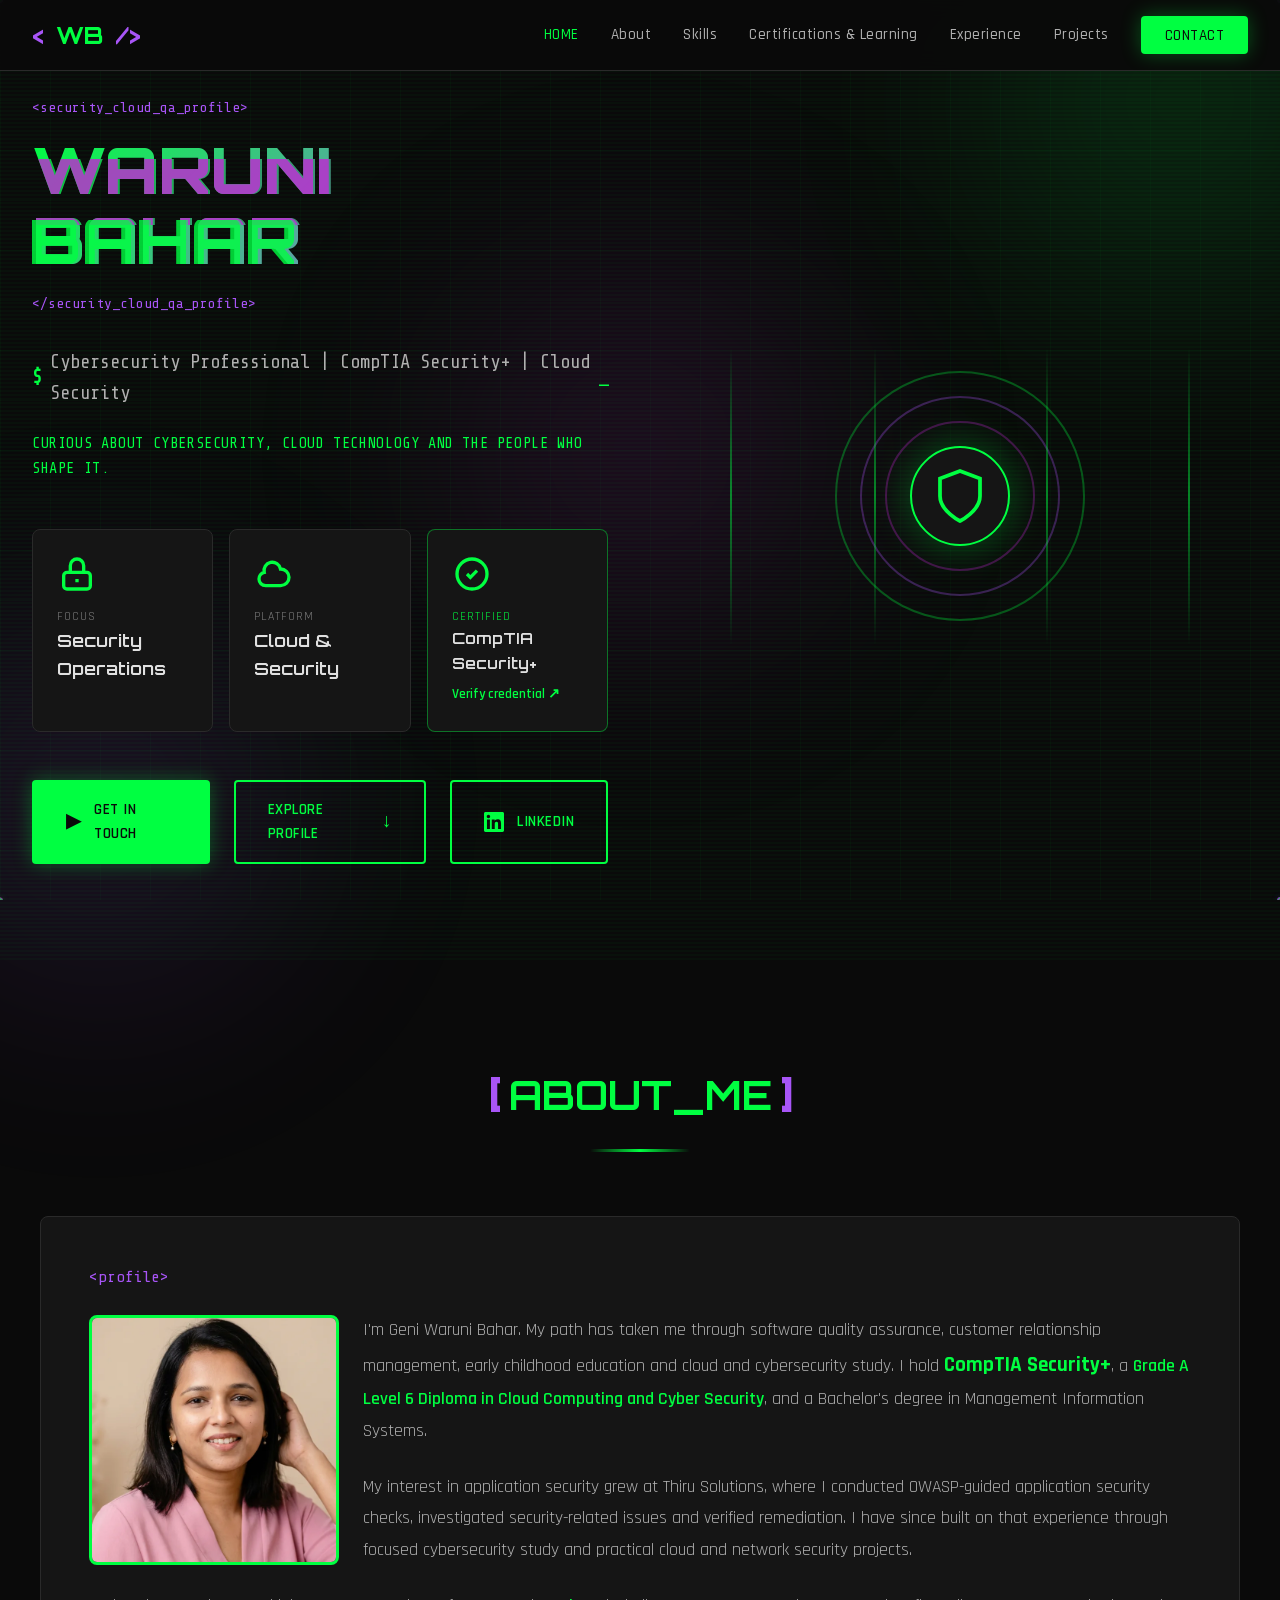
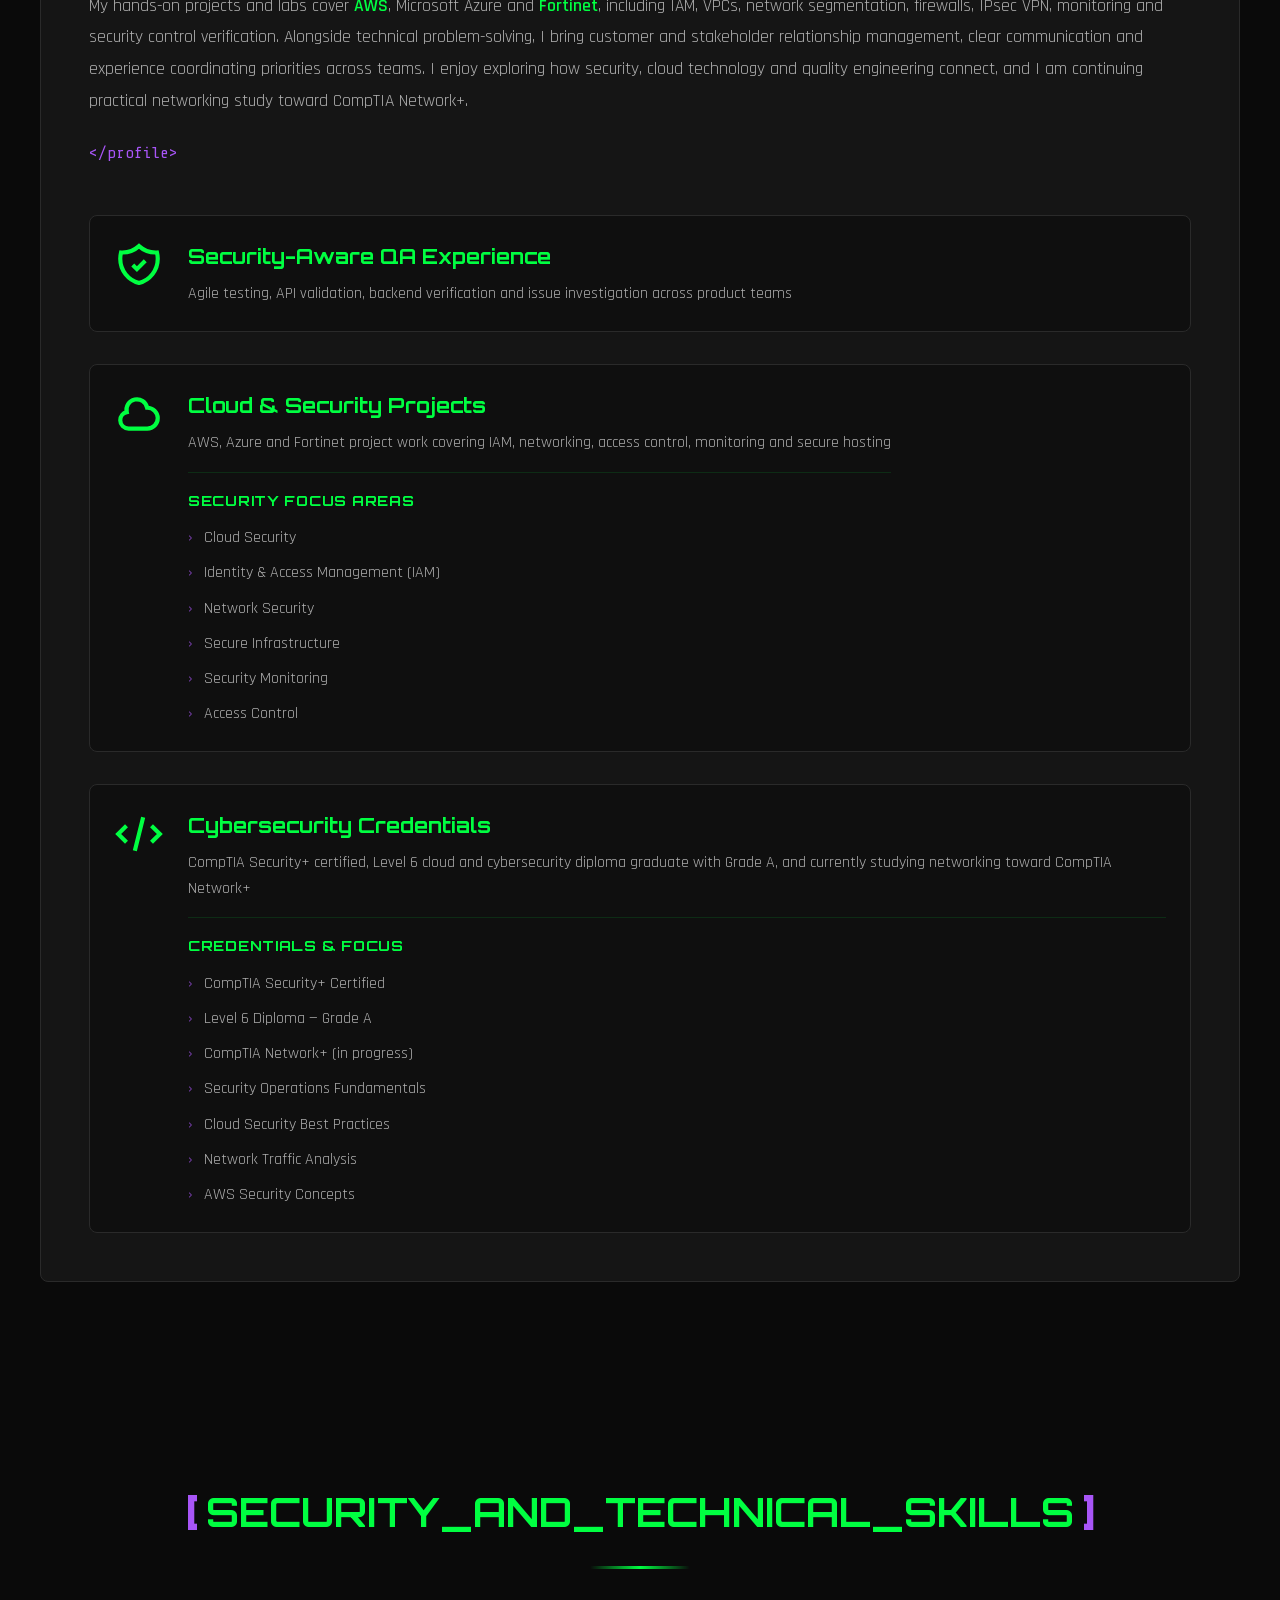
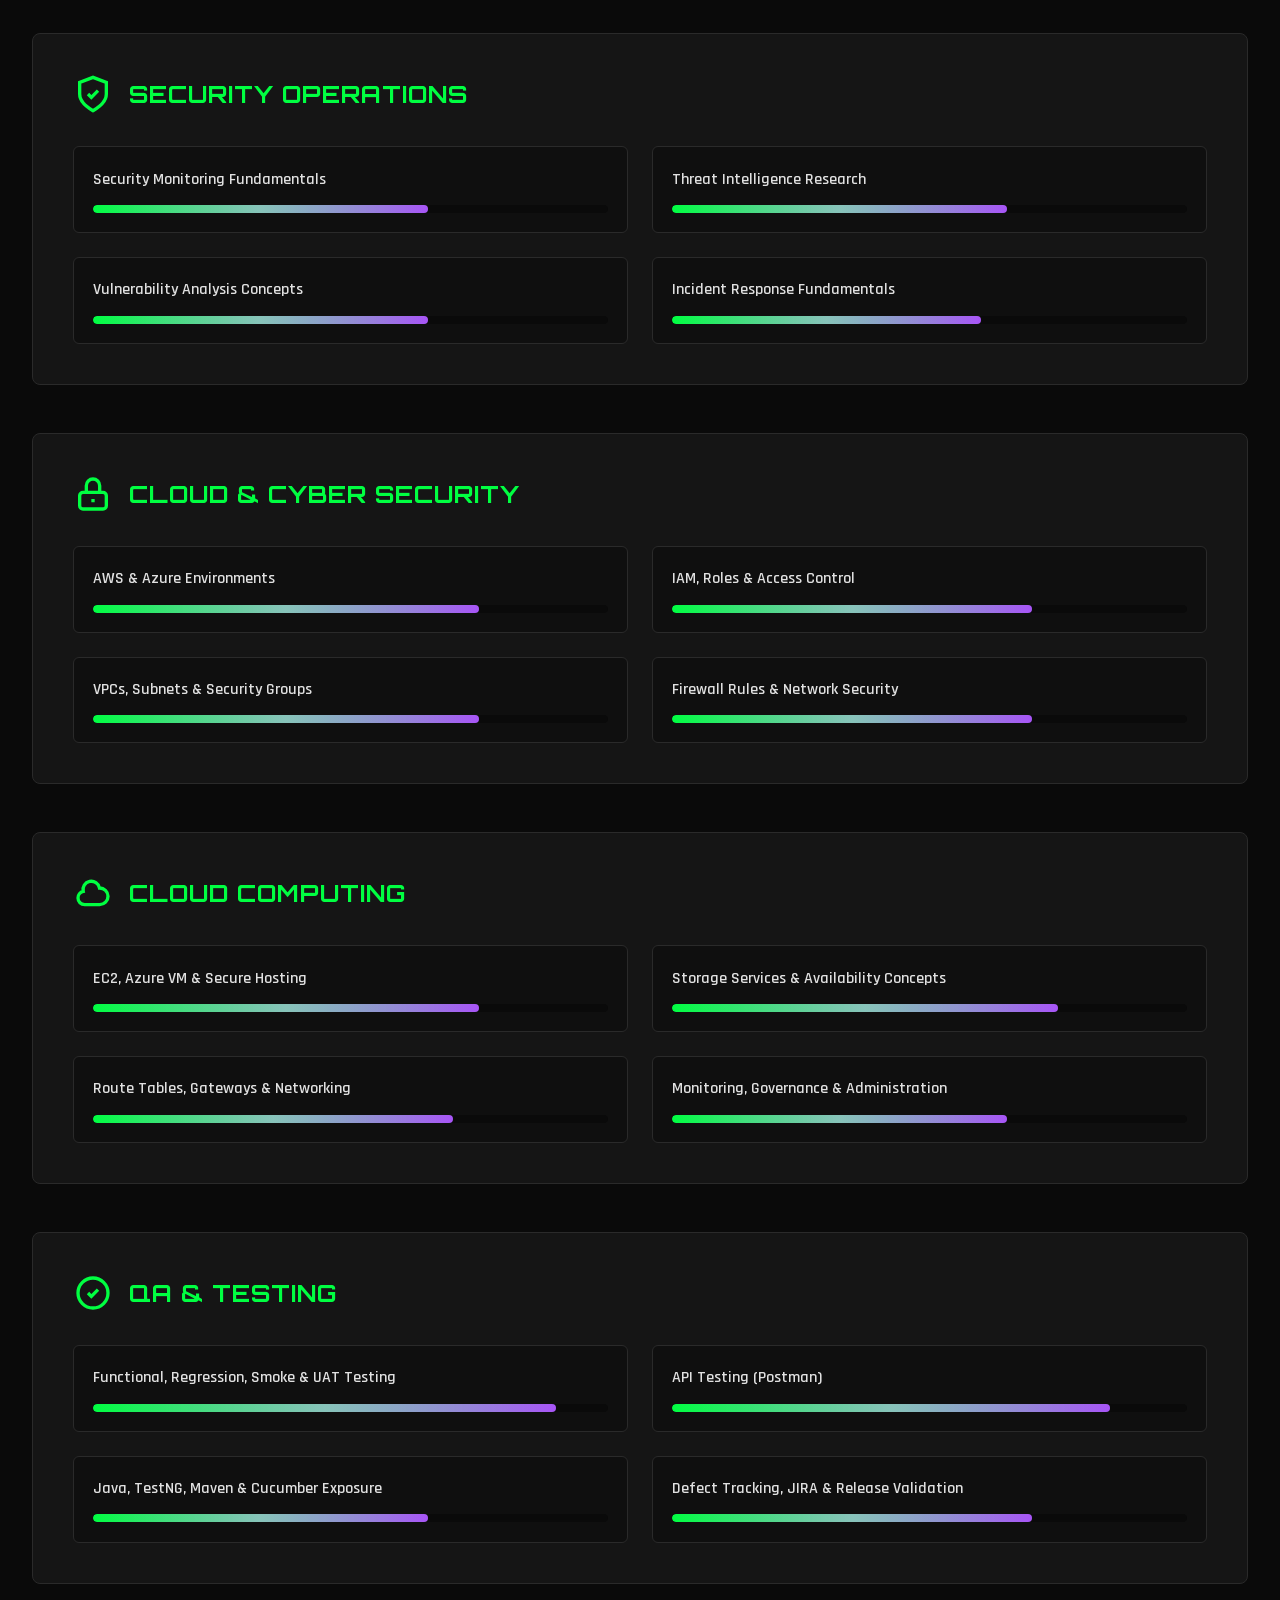
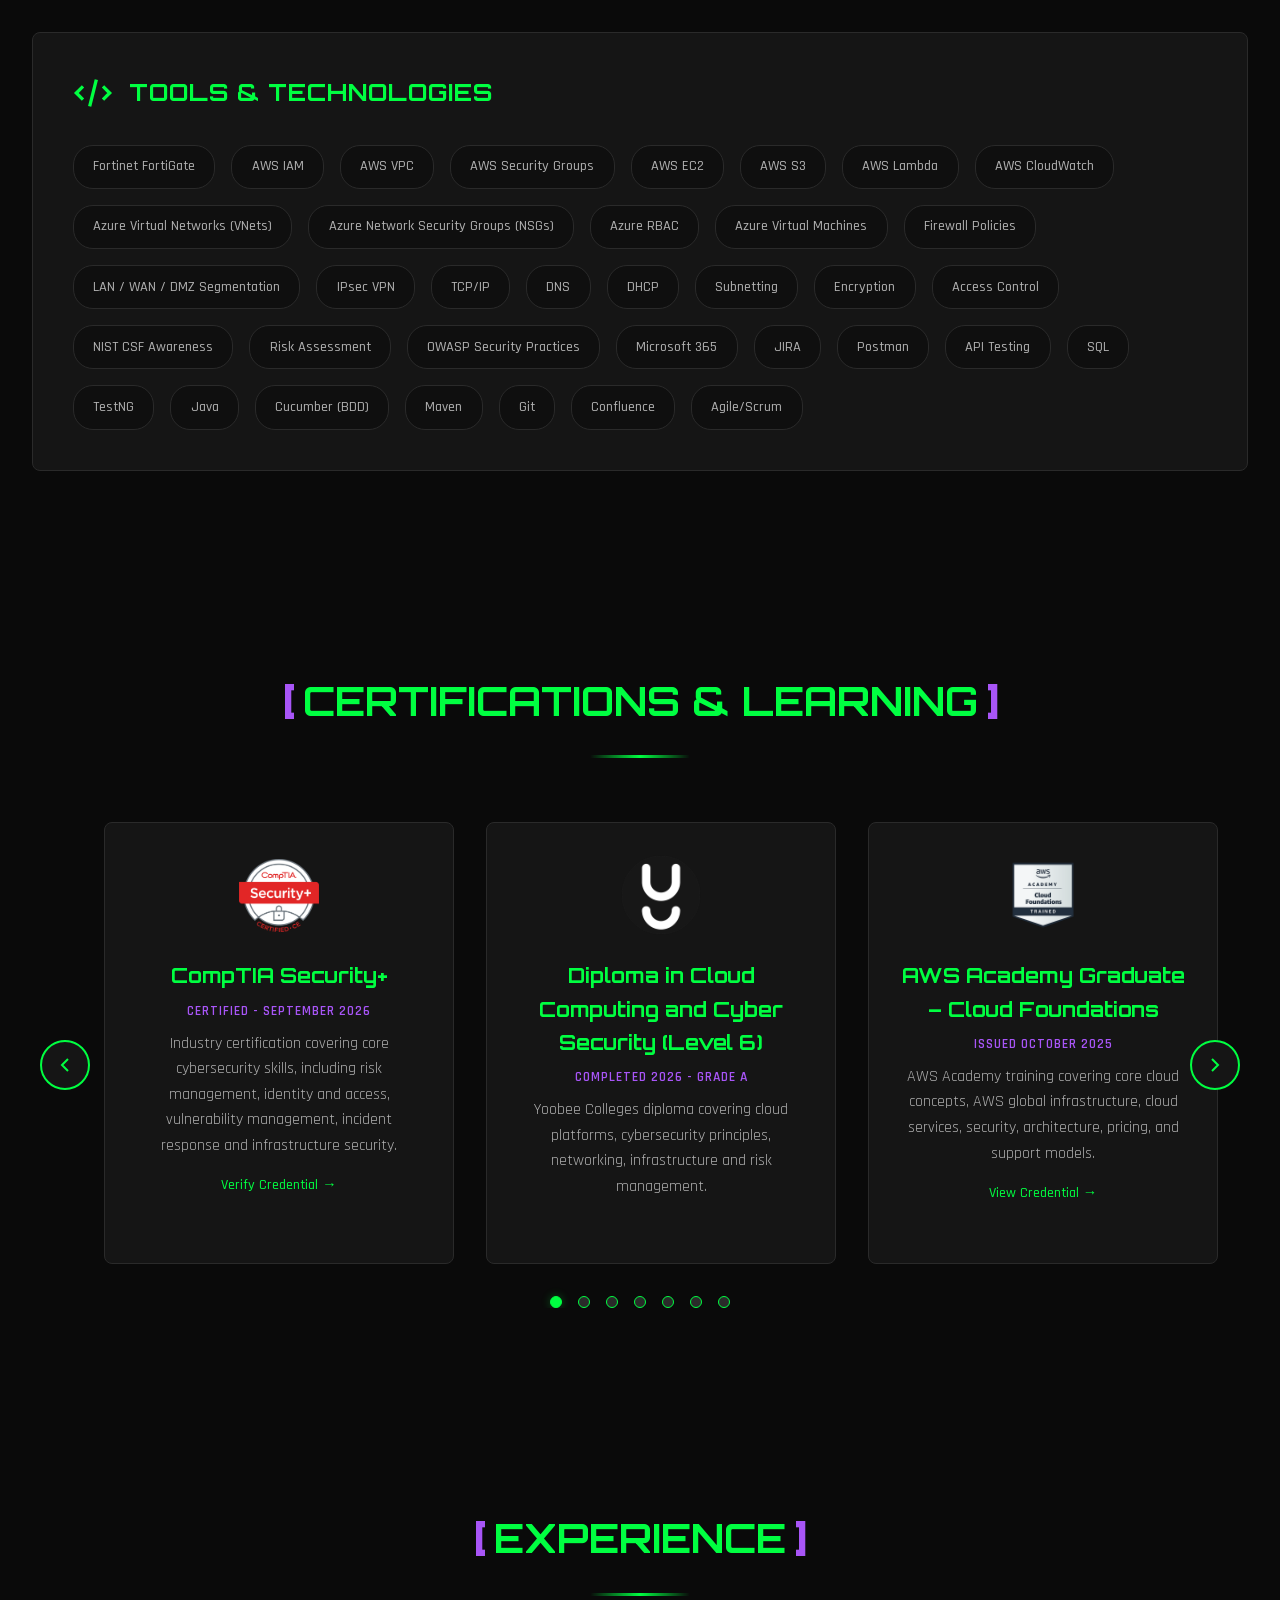
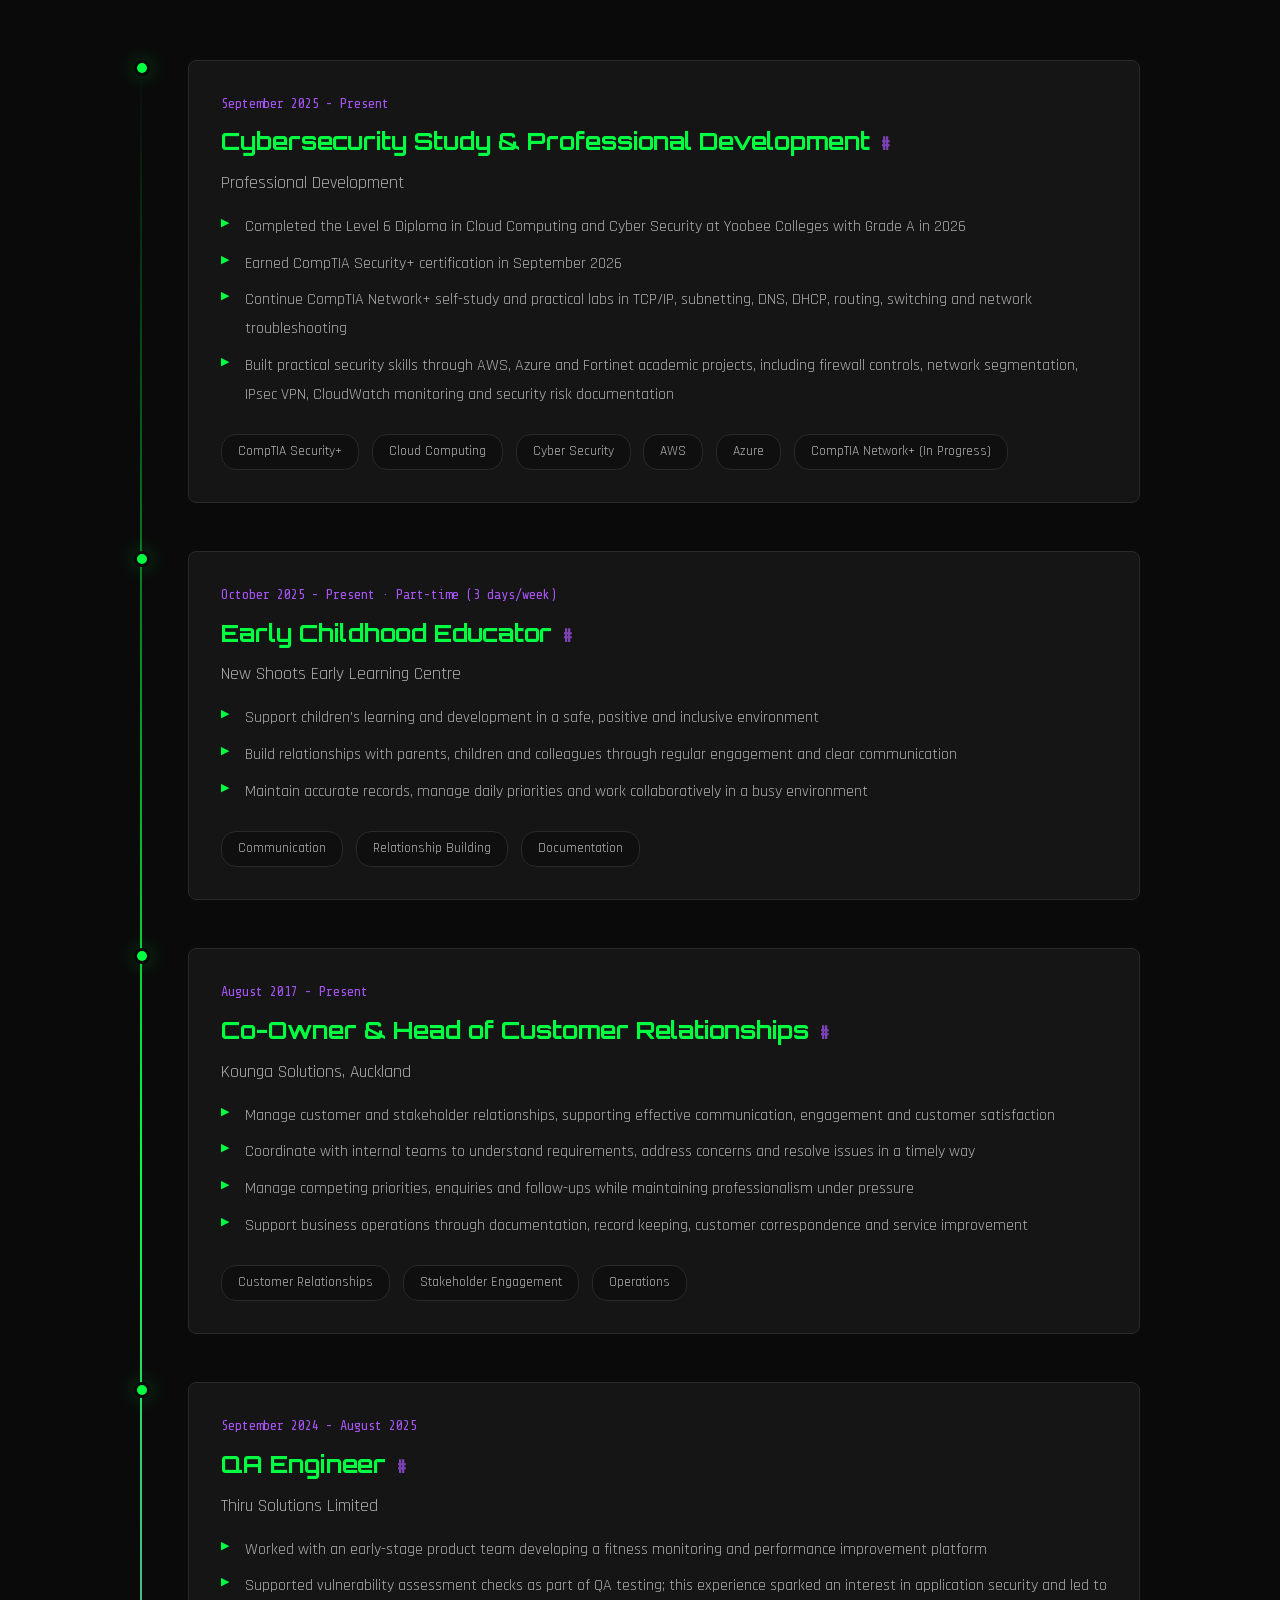
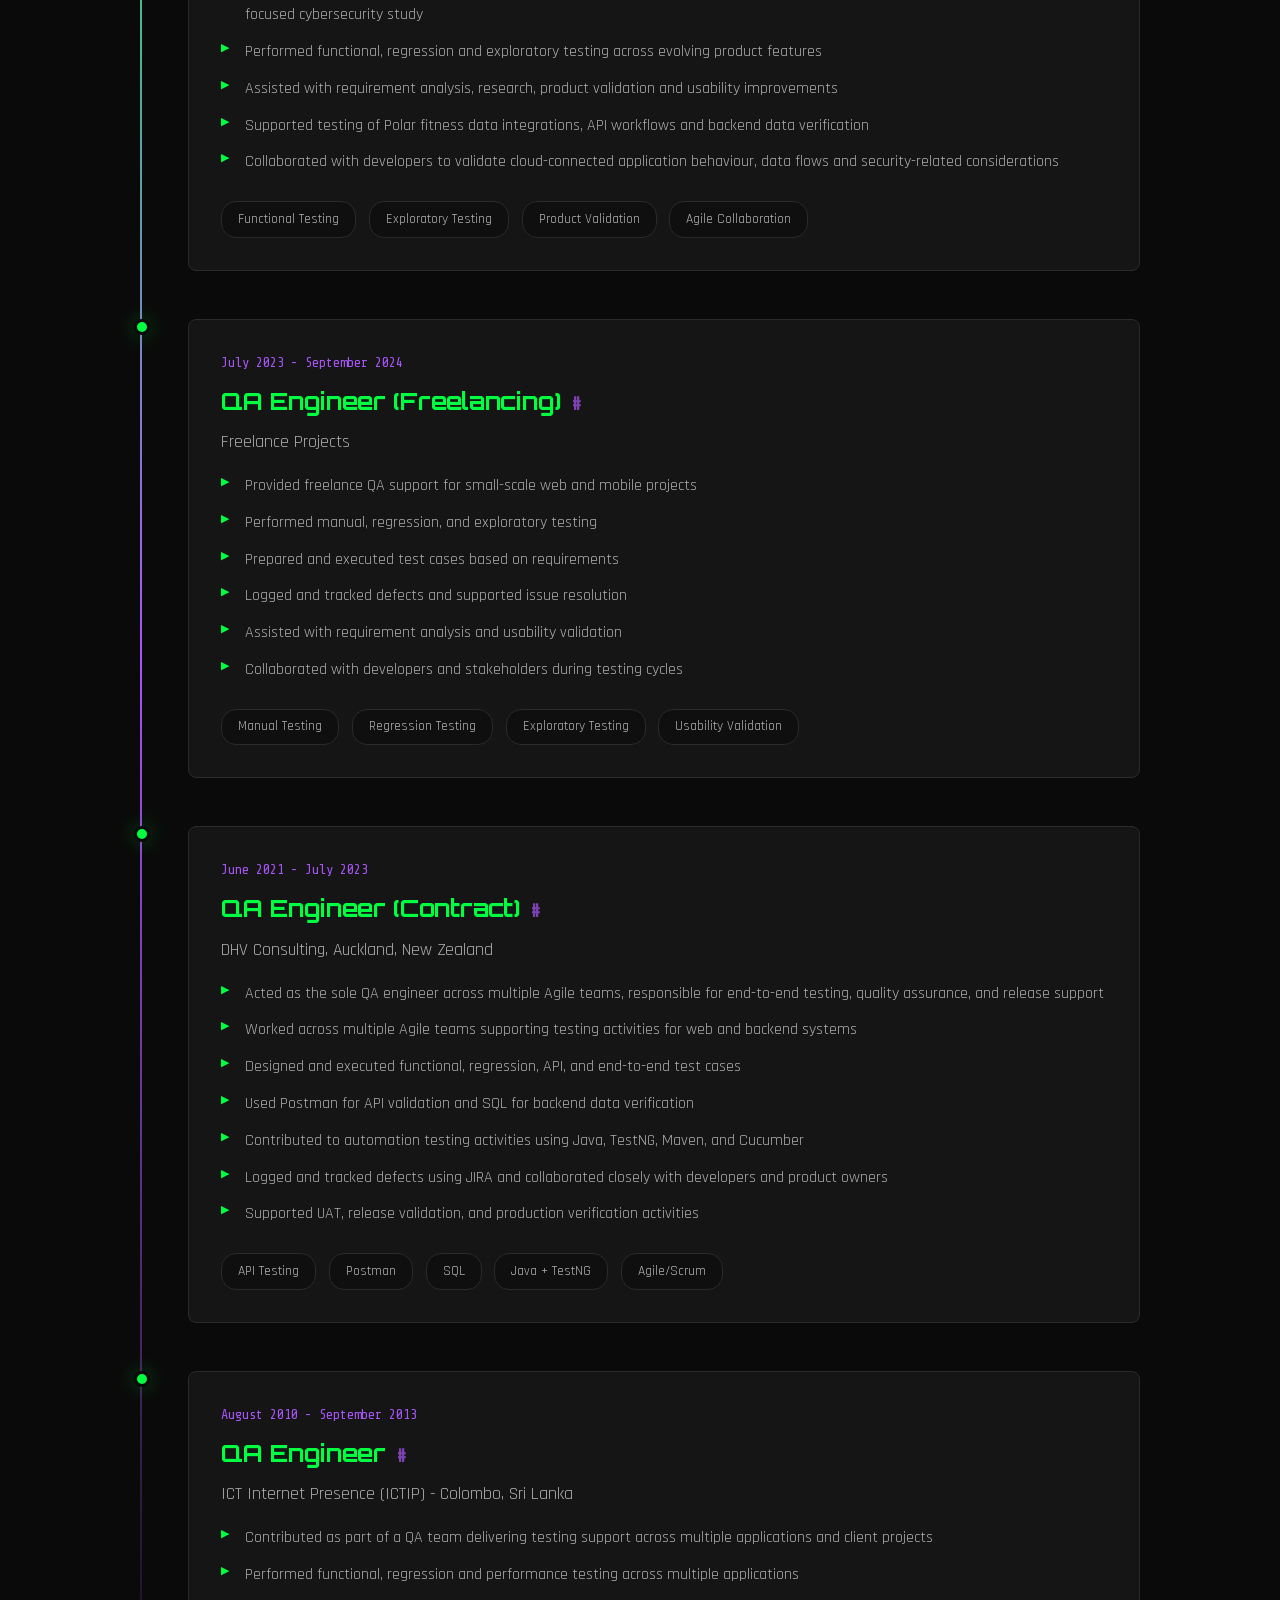
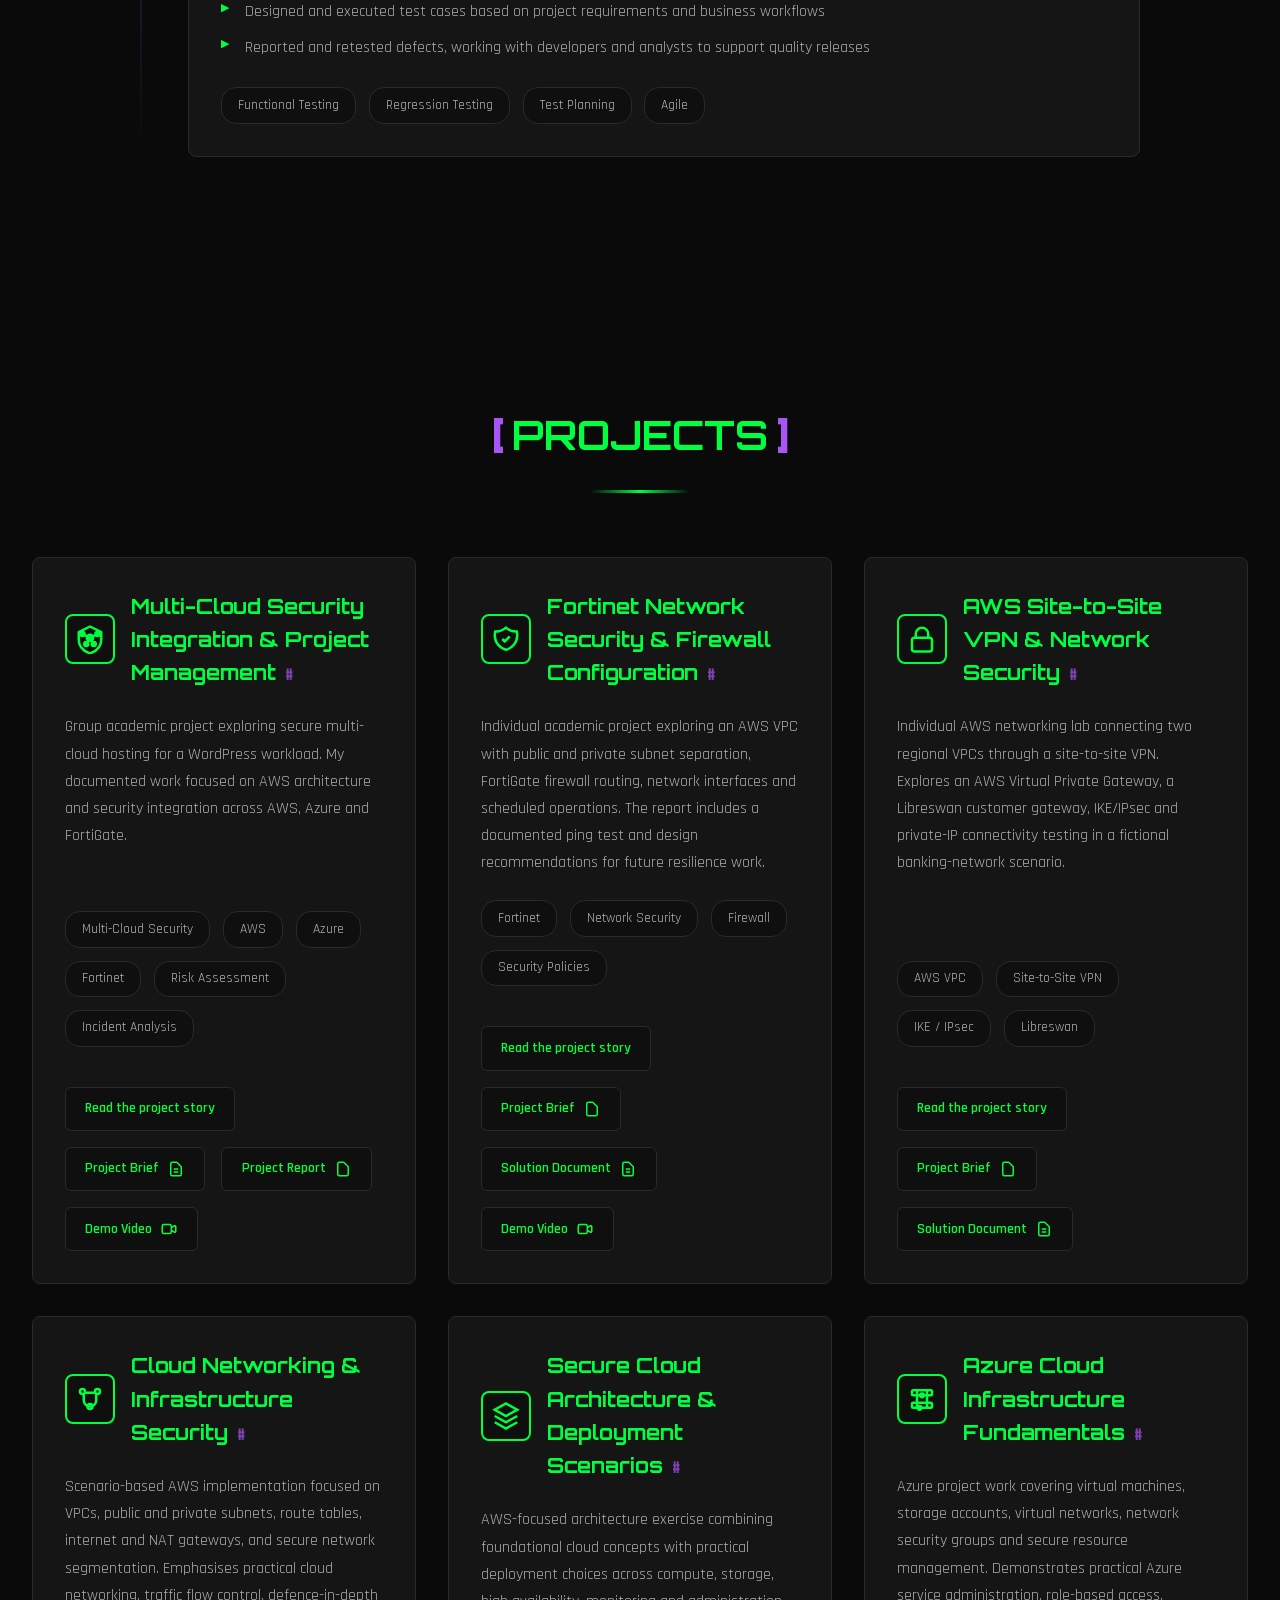
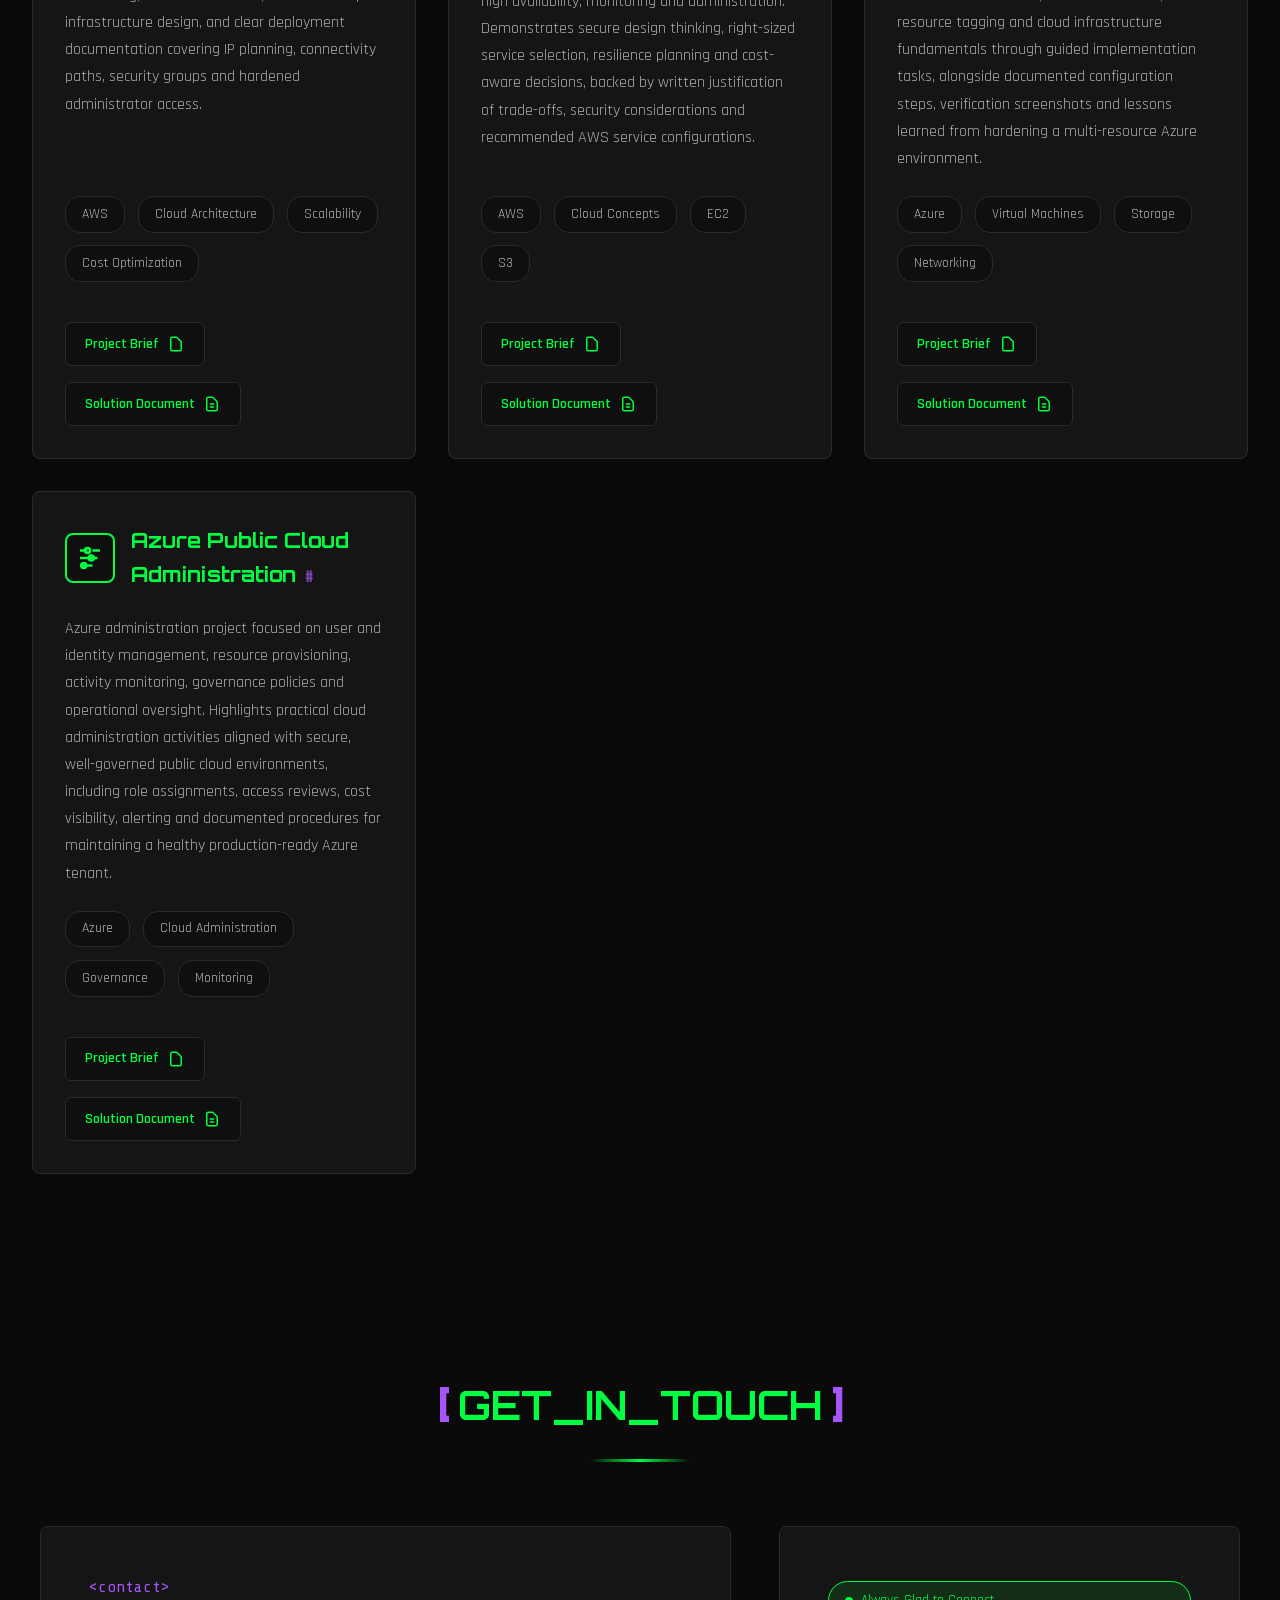
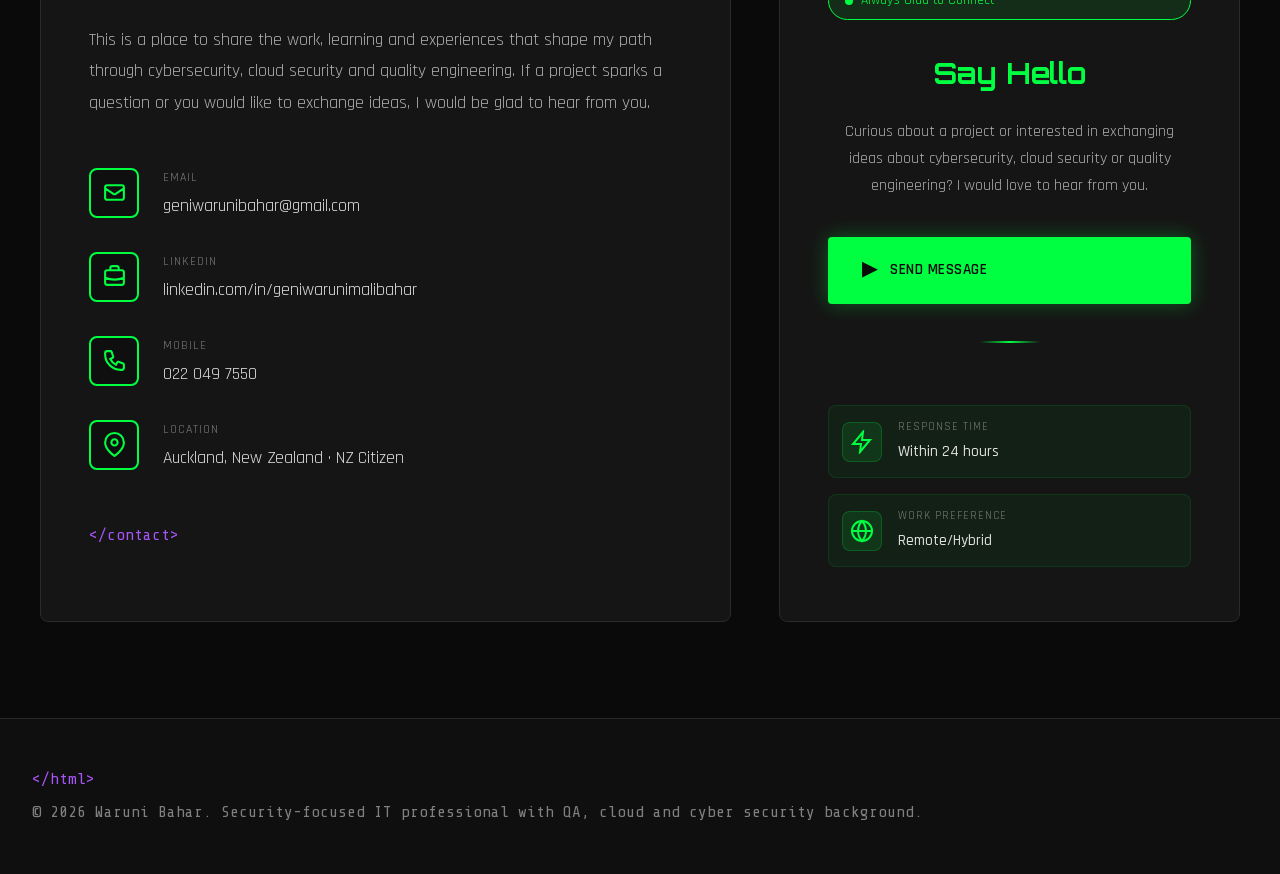
==== commit e483c635: "Add new project pages for AWS Site-to-Site VPN, FortiGate in AWS, and Multi-Cloud WordPress Security" ====
--- a/index.html
+++ b/index.html
@@ -1,5 +1,5 @@
 <!DOCTYPE html>
-<html lang="en">
+<html lang="en-NZ">
 
 <head>
     <!-- Basic Meta Tags -->
@@ -8,17 +8,11 @@
     <meta http-equiv="X-UA-Compatible" content="IE=edge">
 
     <!-- Primary Meta Tags -->
-    <title>Waruni Bahar - Cybersecurity, Cloud Security &amp; IT Professional | genibahar.com
-    </title>
-    <meta name="title" content="Waruni Bahar - Cybersecurity, Cloud Security &amp; IT Professional">
+    <title>Geni Waruni Bahar | Cybersecurity &amp; Cloud Security Portfolio</title>
     <meta name="description"
-        content="Waruni Bahar is a CompTIA Security+ certified IT professional with a Grade A Level 6 Diploma in Cloud Computing and Cyber Security, QA experience, customer relationship management, and hands-on AWS and network security projects.">
-    <meta name="keywords"
-        content="Waruni Bahar, Cybersecurity Analyst, Security Operations Analyst, Cloud Security Analyst, Cloud Security, Cloud Computing, Cyber Security, AWS, Azure, IAM, VPC, Network Security, Fortinet, CompTIA Security+, CompTIA Network+, QA, customer relationship management, Auckland New Zealand, genibahar">
-    <meta name="author" content="Waruni Bahar">
-    <meta name="robots" content="index, follow">
-    <meta name="language" content="English">
-    <meta name="revisit-after" content="7 days">
+        content="Geni Waruni Bahar (Waruni Bahar) is an Auckland-based cybersecurity and cloud security professional. Explore her path through software QA, education, Security+, cloud projects and learning.">
+    <meta name="author" content="Geni Waruni Bahar">
+    <meta name="robots" content="index, follow, max-image-preview:large">
 
     <!-- Canonical URL -->
     <link rel="canonical" href="https://genibahar.com/">
@@ -26,95 +20,125 @@
     <!-- Open Graph / Facebook -->
     <meta property="og:type" content="website">
     <meta property="og:url" content="https://genibahar.com/">
-    <meta property="og:title" content="Waruni Bahar - Cybersecurity, Cloud Security & IT Professional">
+    <meta property="og:title" content="Geni Waruni Bahar | Cybersecurity &amp; Cloud Security Portfolio">
     <meta property="og:description"
-        content="CompTIA Security+ certified IT professional with a Grade A Level 6 diploma, QA experience, customer relationship management, and cloud and network security projects.">
-    <meta property="og:image" content="https://genibahar.com/assets/img/GeniProfilePic.png">
+        content="Geni Waruni Bahar (Waruni Bahar) is an Auckland-based cybersecurity and cloud security professional. Explore her path through software QA, education, Security+, cloud projects and learning.">
+    <meta property="og:image" content="https://genibahar.com/assets/img/waruni-bahar-cybersecurity-cloud-security-profile.jpg">
+    <meta property="og:image:type" content="image/jpeg">
     <meta property="og:image:width" content="1200">
-    <meta property="og:image:height" content="630">
-    <meta property="og:site_name" content="Waruni Bahar Portfolio">
+    <meta property="og:image:height" content="1420">
+    <meta property="og:image:alt" content="Geni Waruni Bahar, cybersecurity and cloud security professional">
+    <meta property="og:site_name" content="Geni Waruni Bahar Portfolio">
     <meta property="og:locale" content="en_NZ">
 
     <!-- Twitter Card -->
     <meta name="twitter:card" content="summary_large_image">
     <meta name="twitter:url" content="https://genibahar.com/">
-    <meta name="twitter:title" content="Waruni Bahar - Cybersecurity, Cloud Security & IT Professional">
+    <meta name="twitter:title" content="Geni Waruni Bahar | Cybersecurity &amp; Cloud Security Portfolio">
     <meta name="twitter:description"
-        content="CompTIA Security+ certified IT professional with a Grade A Level 6 diploma, QA experience, customer relationship management, and practical AWS and network security projects.">
-    <meta name="twitter:image" content="https://genibahar.com/assets/img/GeniProfilePic.png">
+        content="Geni Waruni Bahar (Waruni Bahar) is an Auckland-based cybersecurity and cloud security professional. Explore her path through software QA, education, Security+, cloud projects and learning.">
+    <meta name="twitter:image" content="https://genibahar.com/assets/img/waruni-bahar-cybersecurity-cloud-security-profile.jpg">
+    <meta name="twitter:image:alt" content="Geni Waruni Bahar, cybersecurity and cloud security professional">
 
     <!-- Theme Color -->
     <meta name="theme-color" content="#00ff41">
     <meta name="msapplication-TileColor" content="#0a0a0a">
 
-    <!-- Geo Tags -->
-    <meta name="geo.region" content="NZ">
-    <meta name="geo.placename" content="Auckland">
-    <meta name="geo.position" content="-36.848461;174.763336">
-    <meta name="ICBM" content="-36.848461, 174.763336">
-
     <!-- Favicon -->
-    <link rel="icon" type="image/png" sizes="32x32" href="assets/img/GeniProfilePic.png">
-    <link rel="icon" type="image/png" sizes="16x16" href="assets/img/GeniProfilePic.png">
-    <link rel="apple-touch-icon" sizes="180x180" href="assets/img/GeniProfilePic.png">
-    <link rel="shortcut icon" href="assets/img/GeniProfilePic.png">
+    <link rel="icon" type="image/png" sizes="180x180" href="assets/img/waruni-bahar-profile-icon.png">
+    <link rel="apple-touch-icon" sizes="180x180" href="assets/img/waruni-bahar-profile-icon.png">
 
     <!-- Structured Data - JSON-LD -->
     <script type="application/ld+json">
     {
       "@context": "https://schema.org",
-      "@type": "Person",
-      "name": "Waruni Bahar",
-      "url": "https://genibahar.com",
-      "email": "geniwarunibahar@gmail.com",
-      "telephone": "+64220497550",
-    "jobTitle": "IT Professional",
-    "description": "CompTIA Security+ certified IT professional with a Grade A Level 6 Diploma in Cloud Computing and Cyber Security, software QA experience, customer relationship management, and hands-on AWS and network security projects.",
-      "address": {
-        "@type": "PostalAddress",
-        "addressLocality": "Auckland",
-        "addressCountry": "NZ"
-      },
-      "alumniOf": {
-        "@type": "EducationalOrganization",
-        "name": "National University of Ireland, Dublin"
-      },
-      "knowsAbout": [
-        "Security Operations",
-        "Cyber Security",
-        "Cloud Security",
-        "Customer Relationship Management",
-        "Risk Assessment",
-        "Network Security",
-        "Quality Assurance",
-        "API Validation",
-        "Cloud Computing",
-        "AWS",
-        "Azure",
-        "Network Security",
-        "IAM",
-        "VPC",
-        "Fortinet",
-        "Access Control",
-        "Vulnerability Analysis",
-        "Incident Response Fundamentals",
-        "Agile Software Delivery"
-      ],
-      "sameAs": [
-        "https://www.linkedin.com/in/geniwarunimalibahar/"
+      "@graph": [
+        {
+          "@type": "WebSite",
+          "@id": "https://genibahar.com/#website",
+          "url": "https://genibahar.com/",
+          "name": "Geni Waruni Bahar",
+          "alternateName": "genibahar.com",
+          "inLanguage": "en-NZ",
+          "publisher": { "@id": "https://genibahar.com/#person" }
+        },
+        {
+          "@type": "ProfilePage",
+          "@id": "https://genibahar.com/#profile",
+          "url": "https://genibahar.com/",
+          "name": "Geni Waruni Bahar | Cybersecurity & Cloud Security Portfolio",
+          "inLanguage": "en-NZ",
+          "mainEntity": { "@id": "https://genibahar.com/#person" }
+        },
+        {
+          "@type": "Person",
+          "@id": "https://genibahar.com/#person",
+          "name": "Geni Waruni Bahar",
+          "alternateName": "Waruni Bahar",
+          "url": "https://genibahar.com/",
+          "image": "https://genibahar.com/assets/img/waruni-bahar-cybersecurity-cloud-security-profile.webp",
+          "email": "geniwarunibahar@gmail.com",
+          "telephone": "+64220497550",
+          "jobTitle": "Cybersecurity, Cloud Security and QA Professional",
+          "description": "Auckland-based cybersecurity and cloud security professional whose background spans software quality assurance, customer relationships, early childhood education, Security+ certification, and practical AWS, Azure and network security projects.",
+          "address": {
+            "@type": "PostalAddress",
+            "addressLocality": "Auckland",
+            "addressCountry": "NZ"
+          },
+          "alumniOf": [
+            { "@type": "EducationalOrganization", "name": "Yoobee Colleges" },
+            { "@type": "EducationalOrganization", "name": "University College Dublin" }
+          ],
+          "hasCredential": [
+            {
+              "@type": "EducationalOccupationalCredential",
+              "name": "CompTIA Security+",
+              "credentialCategory": "certification",
+              "recognizedBy": { "@type": "Organization", "name": "CompTIA" }
+            },
+            {
+              "@type": "EducationalOccupationalCredential",
+              "name": "Grade A Level 6 Diploma in Cloud Computing and Cyber Security",
+              "credentialCategory": "diploma",
+              "recognizedBy": { "@type": "EducationalOrganization", "name": "Yoobee Colleges" }
+            },
+            {
+              "@type": "EducationalOccupationalCredential",
+              "name": "BSc in Management Information Systems",
+              "credentialCategory": "degree",
+              "recognizedBy": { "@type": "EducationalOrganization", "name": "University College Dublin" }
+            }
+          ],
+          "knowsAbout": [
+            "Cybersecurity",
+            "Security Operations",
+            "Cloud Security",
+            "AWS",
+            "Microsoft Azure",
+            "Network Security",
+            "Fortinet",
+            "Identity and Access Management",
+            "Vulnerability Assessment",
+            "Incident Response Fundamentals",
+            "Quality Assurance",
+            "API Testing",
+            "Customer Relationship Management"
+          ],
+          "sameAs": ["https://www.linkedin.com/in/geniwarunimalibahar/"]
+        }
       ]
     }
     </script>
 
     <!-- Stylesheets -->
     <link href="./assets/css/style.css" rel="stylesheet" type="text/css">
-    <link rel="icon" href="./assets/img/favicon.ico" type="image/x-icon">
-    <link
-        href="https://fonts.googleapis.com/css2?family=Orbitron:wght@400;500;700;900&family=Rajdhani:wght@300;400;500;600;700&family=Share+Tech+Mono&display=swap"
-        rel="stylesheet">
+    <link rel="preload" href="./assets/fonts/Orbitron.woff2" as="font" type="font/woff2" crossorigin>
+    <link rel="preload" href="./assets/fonts/ShareTechMono-Regular.woff2" as="font" type="font/woff2" crossorigin>
 </head>
 
 <body>
+    <a class="skip-link" href="#main-content">Skip to content</a>
     <!-- Cyber Background Effects -->
     <div class="cyber-grid"></div>
     <canvas id="particle-canvas"></canvas>
@@ -131,9 +155,10 @@
                 <span class="logo-text">WB</span>
                 <span class="logo-bracket">/&gt;</span>
             </div>
-            <div class="hamburger" id="hamburger">
+            <button class="hamburger" id="hamburger" type="button" aria-label="Open navigation menu"
+                aria-controls="navLinks" aria-expanded="false">
                 <span></span><span></span><span></span>
-            </div>
+            </button>
             <ul class="nav-links" id="navLinks">
                 <li><a href="#hero" class="home-btn" id="homeBtn"><span class="btn-text">HOME</span></a></li>
                 <li><a href="#about">About</a></li>
@@ -146,6 +171,7 @@
         </div>
     </nav>
 
+    <main id="main-content">
     <!-- Hero Section -->
     <section class="hero" id="hero">
         <div class="hero-scanline"></div>
@@ -166,8 +192,7 @@
                         <span class="typing-text">Cybersecurity Professional | CompTIA Security+ | Cloud Security</span>
                         <span class="cursor">_</span>
                     </div>
-                    <p class="hero-opportunity-line">Open to Cybersecurity Analyst, Security Operations Analyst and
-                        Cloud Security Opportunities</p>
+                    <p class="hero-opportunity-line">Curious about cybersecurity, cloud technology and the people who shape it.</p>
                 </div>
 
                 <div class="hero-stats">
@@ -199,7 +224,7 @@
 
                     <a class="stat-card stat-card-cert"
                         href="https://cp.certmetrics.com/comptia/en/public/verify/credential/dc3c3b0df604459c9a510da33bf969e8"
-                        target="_blank" rel="noopener noreferrer" aria-label="Verify CompTIA Security+ certification">
+                        target="_blank" rel="noopener noreferrer">
                         <div class="stat-icon">
                             <svg viewBox="0 0 24 24" fill="none" stroke="currentColor" stroke-width="2">
                                 <path d="M9 12l2 2 4-4m6 2a9 9 0 11-18 0 9 9 0 0118 0z" />
@@ -222,7 +247,7 @@
                         <span>EXPLORE PROFILE</span>
                         <span class="btn-icon">↓</span>
                     </a>
-                    <a href="https://www.linkedin.com/in/geniwarunimalibahar/" class="btn-secondary" target="_blank">
+                    <a href="https://www.linkedin.com/in/geniwarunimalibahar/" class="btn-secondary" target="_blank" rel="noopener noreferrer">
                         <svg viewBox="0 0 24 24" style="width: 20px; height: 20px; fill: currentColor;">
                             <path
                                 d="M20.447 20.452h-3.554v-5.569c0-1.328-.027-3.037-1.852-3.037-1.853 0-2.136 1.445-2.136 2.939v5.667H9.351V9h3.414v1.561h.046c.477-.9 1.637-1.85 3.37-1.85 3.601 0 4.267 2.37 4.267 5.455v6.286zM5.337 7.433c-1.144 0-2.063-.926-2.063-2.065 0-1.138.92-2.063 2.063-2.063 1.14 0 2.064.925 2.064 2.063 0 1.139-.925 2.065-2.064 2.065zm1.782 13.019H3.555V9h3.564v11.452zM22.225 0H1.771C.792 0 0 .774 0 1.729v20.542C0 23.227.792 24 1.771 24h20.451C23.2 24 24 23.227 24 22.271V1.729C24 .774 23.2 0 22.222 0h.003z" />
@@ -273,16 +298,22 @@
                 </p>
                 <div class="about-profile-image">
                     <div class="profile-image-wrapper">
-                        <img src="assets/img/GeniProfilePic.png"
-                            alt="Waruni Bahar - QA Engineer with Cloud and Security Experience">
+                        <picture>
+                            <source
+                                srcset="assets/img/waruni-bahar-cybersecurity-cloud-security-profile-640.webp 640w, assets/img/waruni-bahar-cybersecurity-cloud-security-profile.webp 1782w"
+                                sizes="(max-width: 480px) 180px, (max-width: 768px) 200px, 250px" type="image/webp">
+                            <img src="assets/img/GeniProfilePic.png" width="1782" height="2109"
+                                alt="Portrait of Waruni Bahar" loading="lazy" decoding="async">
+                        </picture>
                         <div class="profile-border"></div>
                     </div>
                 </div>
                 <p class="about-description">
-                    <span class="highlight highlight-credential">CompTIA Security+</span> certified IT professional
-                    with a <span class="highlight">Grade A Level 6 Diploma in Cloud Computing and Cyber Security</span>,
-                    a Bachelor's degree in Management Information Systems, and experience spanning software quality
-                    assurance, customer relationship management and early childhood education.
+                    I'm Geni Waruni Bahar. My path has taken me through software quality assurance, customer
+                    relationship management, early childhood education and cloud and cybersecurity study. I hold
+                    <span class="highlight highlight-credential">CompTIA Security+</span>, a
+                    <span class="highlight">Grade A Level 6 Diploma in Cloud Computing and Cyber Security</span>,
+                    and a Bachelor's degree in Management Information Systems.
                 </p>
                 <p class="about-description">
                     My interest in application security grew at Thiru Solutions, where I conducted OWASP-guided
@@ -295,8 +326,8 @@
                     <span class="highlight">Fortinet</span>, including IAM, VPCs, network segmentation, firewalls,
                     IPsec VPN, monitoring and security control verification. Alongside technical problem-solving,
                     I bring customer and stakeholder relationship management, clear communication and experience
-                    coordinating priorities across teams. I am seeking opportunities in cybersecurity, cloud security
-                    or security operations while continuing practical networking study toward CompTIA Network+.
+                    coordinating priorities across teams. I enjoy exploring how security, cloud technology and quality
+                    engineering connect, and I am continuing practical networking study toward CompTIA Network+.
                 </p>
                 <p class="about-intro">
                     <span class="code-tag">&lt;/profile&gt;</span>
@@ -607,7 +638,8 @@
 
                 <div class="cert-card">
                     <div class="cert-badge cert-badge-img">
-                        <img src="assets/img/CompTIASecurityPlus.png" alt="CompTIA Security+ Badge">
+                        <img src="assets/img/CompTIASecurityPlus.png" width="80" height="80"
+                            alt="CompTIA Security+ badge" loading="lazy" decoding="async">
                     </div>
                     <div class="cert-info">
                         <h3 class="cert-title">CompTIA Security+</h3>
@@ -624,7 +656,8 @@
 
                 <div class="cert-card">
                     <div class="cert-badge cert-badge-img">
-                        <img src="assets/img/Yoobee.png" alt="Yoobee Colleges Badge">
+                        <img src="assets/img/Yoobee.png" width="80" height="80"
+                            alt="Yoobee Colleges badge" loading="lazy" decoding="async">
                     </div>
                     <div class="cert-info">
                         <h3 class="cert-title">Diploma in Cloud Computing and Cyber Security (Level 6)</h3>
@@ -639,7 +672,7 @@
                 <div class="cert-card">
                     <div class="cert-badge cert-badge-img">
                         <img src="assets/img/AWS Academy Graduate - Cloud Foundations - Training Badge.png"
-                            alt="AWS Academy Graduate Badge">
+                            alt="AWS Academy Graduate badge" width="80" height="80" loading="lazy" decoding="async">
                     </div>
                     <div class="cert-info">
                         <h3 class="cert-title">AWS Academy Graduate – Cloud Foundations</h3>
@@ -655,7 +688,8 @@
 
                 <div class="cert-card">
                     <div class="cert-badge cert-badge-img">
-                        <img src="assets/img/ISC2.png" alt="ISC2 CC Badge">
+                        <img src="assets/img/ISC2.png" width="80" height="80"
+                            alt="ISC2 Certified in Cybersecurity domain training badge" loading="lazy" decoding="async">
                     </div>
                     <div class="cert-info">
                         <h3 class="cert-title">ISC2 CC Domain Training</h3>
@@ -671,7 +705,8 @@
 
                 <div class="cert-card">
                     <div class="cert-badge cert-badge-img">
-                        <img src="assets/img/CompTIAITFundamentals.png" alt="CompTIA Tech+ Badge">
+                        <img src="assets/img/CompTIAITFundamentals.png" width="80" height="80"
+                            alt="CompTIA IT Fundamentals badge" loading="lazy" decoding="async">
                     </div>
                     <div class="cert-info">
                         <h3 class="cert-title">CompTIA IT Fundamentals (ITF+)</h3>
@@ -687,7 +722,8 @@
 
                 <div class="cert-card">
                     <div class="cert-badge cert-badge-img">
-                        <img src="assets/img/ISTQB.png" alt="ISTQB Badge">
+                        <img src="assets/img/ISTQB.png" width="80" height="80" alt="ISTQB Certified Tester badge"
+                            loading="lazy" decoding="async">
                     </div>
                     <div class="cert-info">
                         <h3 class="cert-title">ISTQB Certified Tester</h3>
@@ -701,7 +737,8 @@
 
                 <div class="cert-card">
                     <div class="cert-badge cert-badge-img">
-                        <img src="assets/img/UCD.png" alt="University College Dublin Badge">
+                        <img src="assets/img/UCD.png" width="80" height="80"
+                            alt="University College Dublin badge" loading="lazy" decoding="async">
                     </div>
                     <div class="cert-info">
                         <h3 class="cert-title">BSc in Management Information Systems</h3>
@@ -971,10 +1008,8 @@
                             aria-label="Link to Multi-Cloud Security Integration and Project Management">#</a></h3>
                 </div>
                 <p class="project-desc">
-                    Group-based multi-cloud security project focused on planning, implementing and documenting a
-                    secure AWS, Azure and Fortinet FortiGate integrated environment. Covers VPC, EC2, IAM, RDS, ELB,
-                    CloudWatch, Lambda, VPN and S3 alongside Azure RBAC and Azure AD, plus risk assessment, incident
-                    analysis, monitoring and professional project documentation.
+                    Group academic project exploring secure multi-cloud hosting for a WordPress workload. My documented
+                    work focused on AWS architecture and security integration across AWS, Azure and FortiGate.
                 </p>
                 <div class="project-tags">
                     <span class="project-tag">Multi-Cloud Security</span>
@@ -985,24 +1020,25 @@
                     <span class="project-tag">Incident Analysis</span>
                 </div>
                 <div class="project-links">
+                    <a href="./projects/multicloud-wordpress-security.html" class="project-link">Read the project story</a>
                     <a href="./assets/projects/Project/Multi-Cloud Security Integration and Project Management.pdf"
-                        class="project-link" target="_blank">
-                        <span>Assignment Brief</span>
+                        class="project-link" target="_blank" rel="noopener noreferrer">
+                        <span>Project Brief</span>
                         <svg viewBox="0 0 24 24" fill="none" stroke="currentColor" stroke-width="2">
                             <path
                                 d="M9 12h6m-6 4h6m2 5H7a2 2 0 01-2-2V5a2 2 0 012-2h5.586a1 1 0 01.707.293l5.414 5.414a1 1 0 01.293.707V19a2 2 0 01-2 2z" />
                         </svg>
                     </a>
                     <a href="./assets/projects/Solution/Multi-Cloud Security Integration and Project Management_Report.pdf"
-                        class="project-link" target="_blank">
-                        <span>Assignment Report</span>
+                        class="project-link" target="_blank" rel="noopener noreferrer">
+                        <span>Project Report</span>
                         <svg viewBox="0 0 24 24" fill="none" stroke="currentColor" stroke-width="2">
                             <path
                                 d="M7 21h10a2 2 0 002-2V9.414a1 1 0 00-.293-.707l-5.414-5.414A1 1 0 0012.586 3H7a2 2 0 00-2 2v14a2 2 0 002 2z" />
                         </svg>
                     </a>
                     <a href="./assets/projects/Solution/Multi-Cloud Security Integration and Project Management_Demo.mp4"
-                        class="project-link" target="_blank">
+                        class="project-link" target="_blank" rel="noopener noreferrer">
                         <span>Demo Video</span>
                         <svg viewBox="0 0 24 24" fill="none" stroke="currentColor" stroke-width="2">
                             <path
@@ -1025,11 +1061,9 @@
                             aria-label="Link to Fortinet Network Security and Firewall Configuration">#</a></h3>
                 </div>
                 <p class="project-desc">
-                    Practical network security project demonstrating Fortinet FortiGate firewall configuration,
-                    security policy design and protected network segmentation across LAN, WAN and DMZ zones. Includes
-                    documented architecture decisions, proof-of-concept implementations, traffic control rules, and a
-                    video walkthrough showing security controls, policy enforcement and blocked-versus-allowed
-                    scenarios in action.
+                    Individual academic project exploring an AWS VPC with public and private subnet separation,
+                    FortiGate firewall routing, network interfaces and scheduled operations. The report includes a
+                    documented ping test and design recommendations for future resilience work.
                 </p>
                 <div class="project-tags">
                     <span class="project-tag">Fortinet</span>
@@ -1038,8 +1072,9 @@
                     <span class="project-tag">Security Policies</span>
                 </div>
                 <div class="project-links">
+                    <a href="./projects/fortigate-in-aws.html" class="project-link">Read the project story</a>
                     <a href="./assets/projects/Project/Report and Proof of Concepts (Network Security Expert using Fortinet).pdf"
-                        class="project-link" target="_blank">
+                        class="project-link" target="_blank" rel="noopener noreferrer">
                         <span>Project Brief</span>
                         <svg viewBox="0 0 24 24" fill="none" stroke="currentColor" stroke-width="2">
                             <path
@@ -1047,7 +1082,7 @@
                         </svg>
                     </a>
                     <a href="./assets/projects/Solution/Report and Proof of Concepts (Network Security Expert using Fortinet).pdf"
-                        class="project-link" target="_blank">
+                        class="project-link" target="_blank" rel="noopener noreferrer">
                         <span>Solution Document</span>
                         <svg viewBox="0 0 24 24" fill="none" stroke="currentColor" stroke-width="2">
                             <path
@@ -1055,7 +1090,7 @@
                         </svg>
                     </a>
                     <a href="./assets/projects/Solution/Report and Proof of Concepts (Network Security Expert using Fortinet).mp4"
-                        class="project-link" target="_blank">
+                        class="project-link" target="_blank" rel="noopener noreferrer">
                         <span>Demo Video</span>
                         <svg viewBox="0 0 24 24" fill="none" stroke="currentColor" stroke-width="2">
                             <path
@@ -1073,26 +1108,25 @@
                             <rect x="4" y="11" width="16" height="11" rx="2" />
                         </svg>
                     </div>
-                    <h3 class="project-title">AWS Security &amp; IAM Implementation <a class="permalink"
+                    <h3 class="project-title">AWS Site-to-Site VPN &amp; Network Security <a class="permalink"
                             href="#project-aws-security-iam"
-                            aria-label="Link to AWS Security and IAM Implementation">#</a></h3>
+                            aria-label="Link to AWS Site-to-Site VPN and Network Security">#</a></h3>
                 </div>
                 <p class="project-desc">
-                    Hands-on AWS security implementation covering IAM users, groups, roles and permission boundaries,
-                    VPC security design, security groups and least-privilege access control. Focused on securing cloud
-                    workloads through network protection, encrypted storage, credential management and audit logging,
-                    while applying AWS security best practices across realistic deployment and incident-response
-                    scenarios.
+                    Individual AWS networking lab connecting two regional VPCs through a site-to-site VPN. Explores an
+                    AWS Virtual Private Gateway, a Libreswan customer gateway, IKE/IPsec and private-IP connectivity
+                    testing in a fictional banking-network scenario.
                 </p>
                 <div class="project-tags">
-                    <span class="project-tag">AWS Security</span>
-                    <span class="project-tag">IAM</span>
-                    <span class="project-tag">VPC</span>
-                    <span class="project-tag">Encryption</span>
+                    <span class="project-tag">AWS VPC</span>
+                    <span class="project-tag">Site-to-Site VPN</span>
+                    <span class="project-tag">IKE / IPsec</span>
+                    <span class="project-tag">Libreswan</span>
                 </div>
                 <div class="project-links">
+                    <a href="./projects/aws-site-to-site-vpn.html" class="project-link">Read the project story</a>
                     <a href="./assets/projects/Project/Practical Demonstration (AWS Certified Security).pdf"
-                        class="project-link" target="_blank">
+                        class="project-link" target="_blank" rel="noopener noreferrer">
                         <span>Project Brief</span>
                         <svg viewBox="0 0 24 24" fill="none" stroke="currentColor" stroke-width="2">
                             <path
@@ -1100,7 +1134,7 @@
                         </svg>
                     </a>
                     <a href="./assets/projects/Solution/Practical Demonstration (AWS Certified Security).pdf"
-                        class="project-link" target="_blank">
+                        class="project-link" target="_blank" rel="noopener noreferrer">
                         <span>Solution Document</span>
                         <svg viewBox="0 0 24 24" fill="none" stroke="currentColor" stroke-width="2">
                             <path
@@ -1140,7 +1174,7 @@
                 </div>
                 <div class="project-links">
                     <a href="./assets/projects/Project/Scenario-Based Activity Design and Implementation (AWS).pdf"
-                        class="project-link" target="_blank">
+                        class="project-link" target="_blank" rel="noopener noreferrer">
                         <span>Project Brief</span>
                         <svg viewBox="0 0 24 24" fill="none" stroke="currentColor" stroke-width="2">
                             <path
@@ -1148,7 +1182,7 @@
                         </svg>
                     </a>
                     <a href="./assets/projects/Solution/Scenario-Based Activity Design and Implementation (AWS).pdf"
-                        class="project-link" target="_blank">
+                        class="project-link" target="_blank" rel="noopener noreferrer">
                         <span>Solution Document</span>
                         <svg viewBox="0 0 24 24" fill="none" stroke="currentColor" stroke-width="2">
                             <path
@@ -1186,7 +1220,7 @@
                 </div>
                 <div class="project-links">
                     <a href="./assets/projects/Project/AWS Theoretical and Practical Concepts Evaluation.pdf"
-                        class="project-link" target="_blank">
+                        class="project-link" target="_blank" rel="noopener noreferrer">
                         <span>Project Brief</span>
                         <svg viewBox="0 0 24 24" fill="none" stroke="currentColor" stroke-width="2">
                             <path
@@ -1194,7 +1228,7 @@
                         </svg>
                     </a>
                     <a href="./assets/projects/Solution/AWS Theoretical and Practical Concepts Evaluation.pdf"
-                        class="project-link" target="_blank">
+                        class="project-link" target="_blank" rel="noopener noreferrer">
                         <span>Solution Document</span>
                         <svg viewBox="0 0 24 24" fill="none" stroke="currentColor" stroke-width="2">
                             <path
@@ -1235,7 +1269,7 @@
                 </div>
                 <div class="project-links">
                     <a href="./assets/projects/Project/Azure Theoretical and Practical Concepts Evaluation.pdf"
-                        class="project-link" target="_blank">
+                        class="project-link" target="_blank" rel="noopener noreferrer">
                         <span>Project Brief</span>
                         <svg viewBox="0 0 24 24" fill="none" stroke="currentColor" stroke-width="2">
                             <path
@@ -1243,7 +1277,7 @@
                         </svg>
                     </a>
                     <a href="./assets/projects/Solution/Azure Theoretical and Practical Concepts Evaluation.pdf"
-                        class="project-link" target="_blank">
+                        class="project-link" target="_blank" rel="noopener noreferrer">
                         <span>Solution Document</span>
                         <svg viewBox="0 0 24 24" fill="none" stroke="currentColor" stroke-width="2">
                             <path
@@ -1285,7 +1319,7 @@
                 </div>
                 <div class="project-links">
                     <a href="./assets/projects/Project/Azure Theoretical and Practical Concepts Evaluation - Public Cloud Administration.pdf"
-                        class="project-link" target="_blank">
+                        class="project-link" target="_blank" rel="noopener noreferrer">
                         <span>Project Brief</span>
                         <svg viewBox="0 0 24 24" fill="none" stroke="currentColor" stroke-width="2">
                             <path
@@ -1293,7 +1327,7 @@
                         </svg>
                     </a>
                     <a href="./assets/projects/Solution/Azure Theoretical and Practical Concepts Evaluation - Public Cloud Administration.pdf"
-                        class="project-link" target="_blank">
+                        class="project-link" target="_blank" rel="noopener noreferrer">
                         <span>Solution Document</span>
                         <svg viewBox="0 0 24 24" fill="none" stroke="currentColor" stroke-width="2">
                             <path
@@ -1322,9 +1356,9 @@
                     <span class="code-tag">&lt;contact&gt;</span>
                 </p>
                 <p class="contact-text">
-                    I am seeking opportunities in cybersecurity, cloud security or security operations, where I can
-                    apply my CompTIA Security+ certification, cloud security studies, technical investigation skills
-                    and experience working with customers and stakeholders.
+                    This is a place to share the work, learning and experiences that shape my path through cybersecurity,
+                    cloud security and quality engineering. If a project sparks a question or you would like to exchange
+                    ideas, I would be glad to hear from you.
                 </p>
 
                 <div class="contact-methods">
@@ -1351,7 +1385,7 @@
                         </div>
                         <div class="method-info">
                             <div class="method-label">LINKEDIN</div>
-                            <a href="https://www.linkedin.com/in/geniwarunimalibahar/" target="_blank"
+                            <a href="https://www.linkedin.com/in/geniwarunimalibahar/" target="_blank" rel="noopener noreferrer"
                                 class="method-value">linkedin.com/in/geniwarunimalibahar</a>
                         </div>
                     </div>
@@ -1394,13 +1428,13 @@
                 <div class="cta-box">
                     <div class="availability-badge">
                         <span class="status-dot"></span>
-                        <span class="status-text">Available for Opportunities</span>
-                    </div>
-
-                    <h3 class="cta-title">Ready to Connect?</h3>
+                        <span class="status-text">Always Glad to Connect</span>
+                    </div>
+
+                    <h3 class="cta-title">Say Hello</h3>
                     <p class="cta-text">
-                        Let's discuss how I can contribute to cybersecurity, security operations and cloud security
-                        teams, bringing a strong foundation in testing and technical investigation.
+                        Curious about a project or interested in exchanging ideas about cybersecurity, cloud security
+                        or quality engineering? I would love to hear from you.
                     </p>
 
                     <a href="mailto:geniwarunibahar@gmail.com" class="btn-primary">
@@ -1441,6 +1475,7 @@
             </div>
         </div>
     </section>
+    </main>
 
     <!-- Footer -->
     <footer class="footer">
@@ -1453,8 +1488,8 @@
         </div>
     </footer>
 
-    <script src="./assets/js/particles.js"></script>
-    <script src="./assets/js/main.js"></script>
+    <script src="./assets/js/particles.js" defer></script>
+    <script src="./assets/js/main.js" defer></script>
 </body>
 
-</html>+</html>
--- a/assets/css/style.css
+++ b/assets/css/style.css
@@ -1,3 +1,52 @@
+/* Third-party typefaces are self-hosted under their upstream SIL Open Font Licenses. */
+@font-face {
+    font-family: 'Orbitron';
+    src: url('../fonts/Orbitron.woff2') format('woff2');
+    font-style: normal;
+    font-weight: 400 900;
+    font-display: swap;
+}
+
+@font-face {
+    font-family: 'Rajdhani';
+    src: url('../fonts/Rajdhani-Regular.woff2') format('woff2');
+    font-style: normal;
+    font-weight: 400;
+    font-display: swap;
+}
+
+@font-face {
+    font-family: 'Rajdhani';
+    src: url('../fonts/Rajdhani-Medium.woff2') format('woff2');
+    font-style: normal;
+    font-weight: 500;
+    font-display: swap;
+}
+
+@font-face {
+    font-family: 'Rajdhani';
+    src: url('../fonts/Rajdhani-SemiBold.woff2') format('woff2');
+    font-style: normal;
+    font-weight: 600;
+    font-display: swap;
+}
+
+@font-face {
+    font-family: 'Rajdhani';
+    src: url('../fonts/Rajdhani-Bold.woff2') format('woff2');
+    font-style: normal;
+    font-weight: 700;
+    font-display: swap;
+}
+
+@font-face {
+    font-family: 'Share Tech Mono';
+    src: url('../fonts/ShareTechMono-Regular.woff2') format('woff2');
+    font-style: normal;
+    font-weight: 400;
+    font-display: swap;
+}
+
 /* ===== CYBER SECURITY THEME - COLOR PALETTE ===== */
 :root {
     --bg-primary: #0a0a0a;
@@ -133,6 +182,21 @@
 }
 
 /* ===== NAVIGATION ===== */
+.skip-link {
+    position: absolute;
+    top: -5rem;
+    left: 1rem;
+    z-index: 2000;
+    padding: 0.75rem 1rem;
+    background: var(--bg-secondary);
+    color: var(--cyber-green);
+    border: 1px solid var(--cyber-green);
+}
+
+.skip-link:focus {
+    top: 1rem;
+}
+
 .navbar {
     position: fixed;
     top: 0;
@@ -174,6 +238,10 @@
     flex-direction: column;
     cursor: pointer;
     z-index: 1001;
+    border: 0;
+    padding: 0;
+    background: transparent;
+    color: inherit;
 }
 
 .hamburger span {
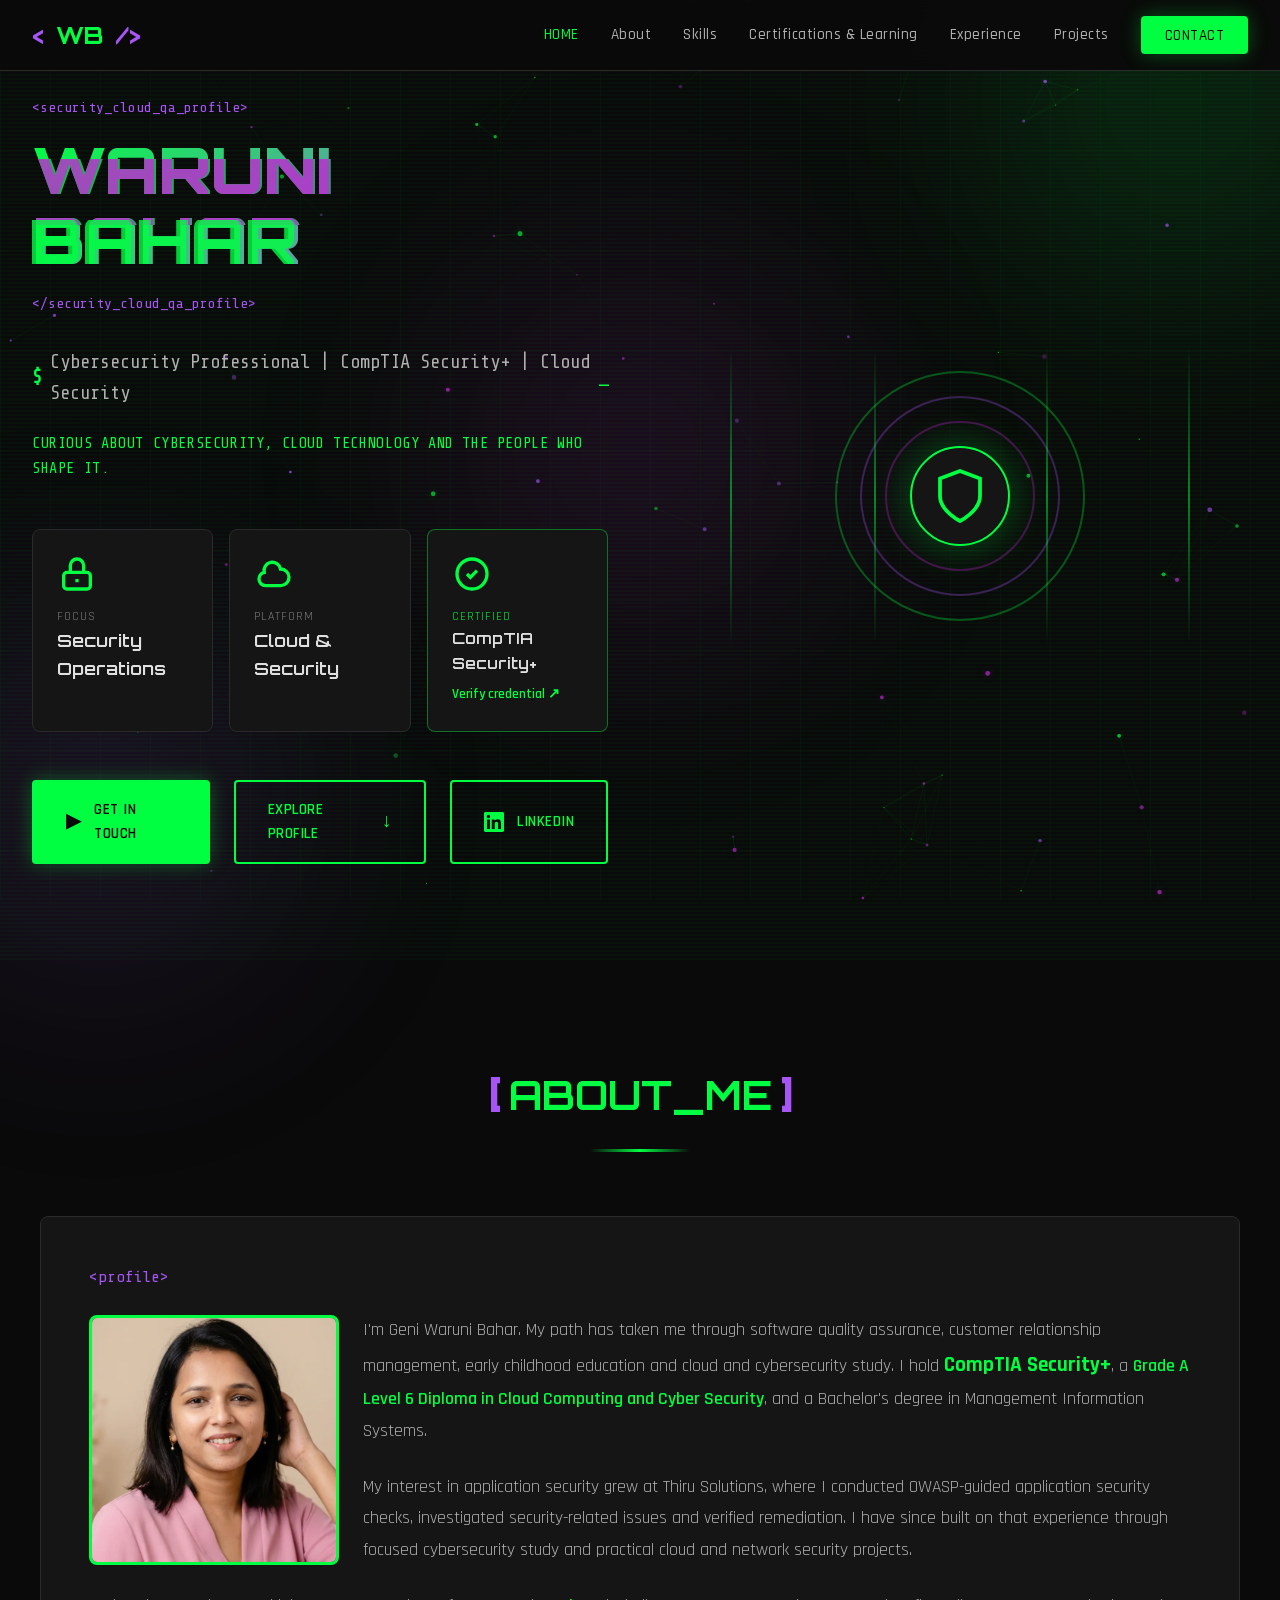
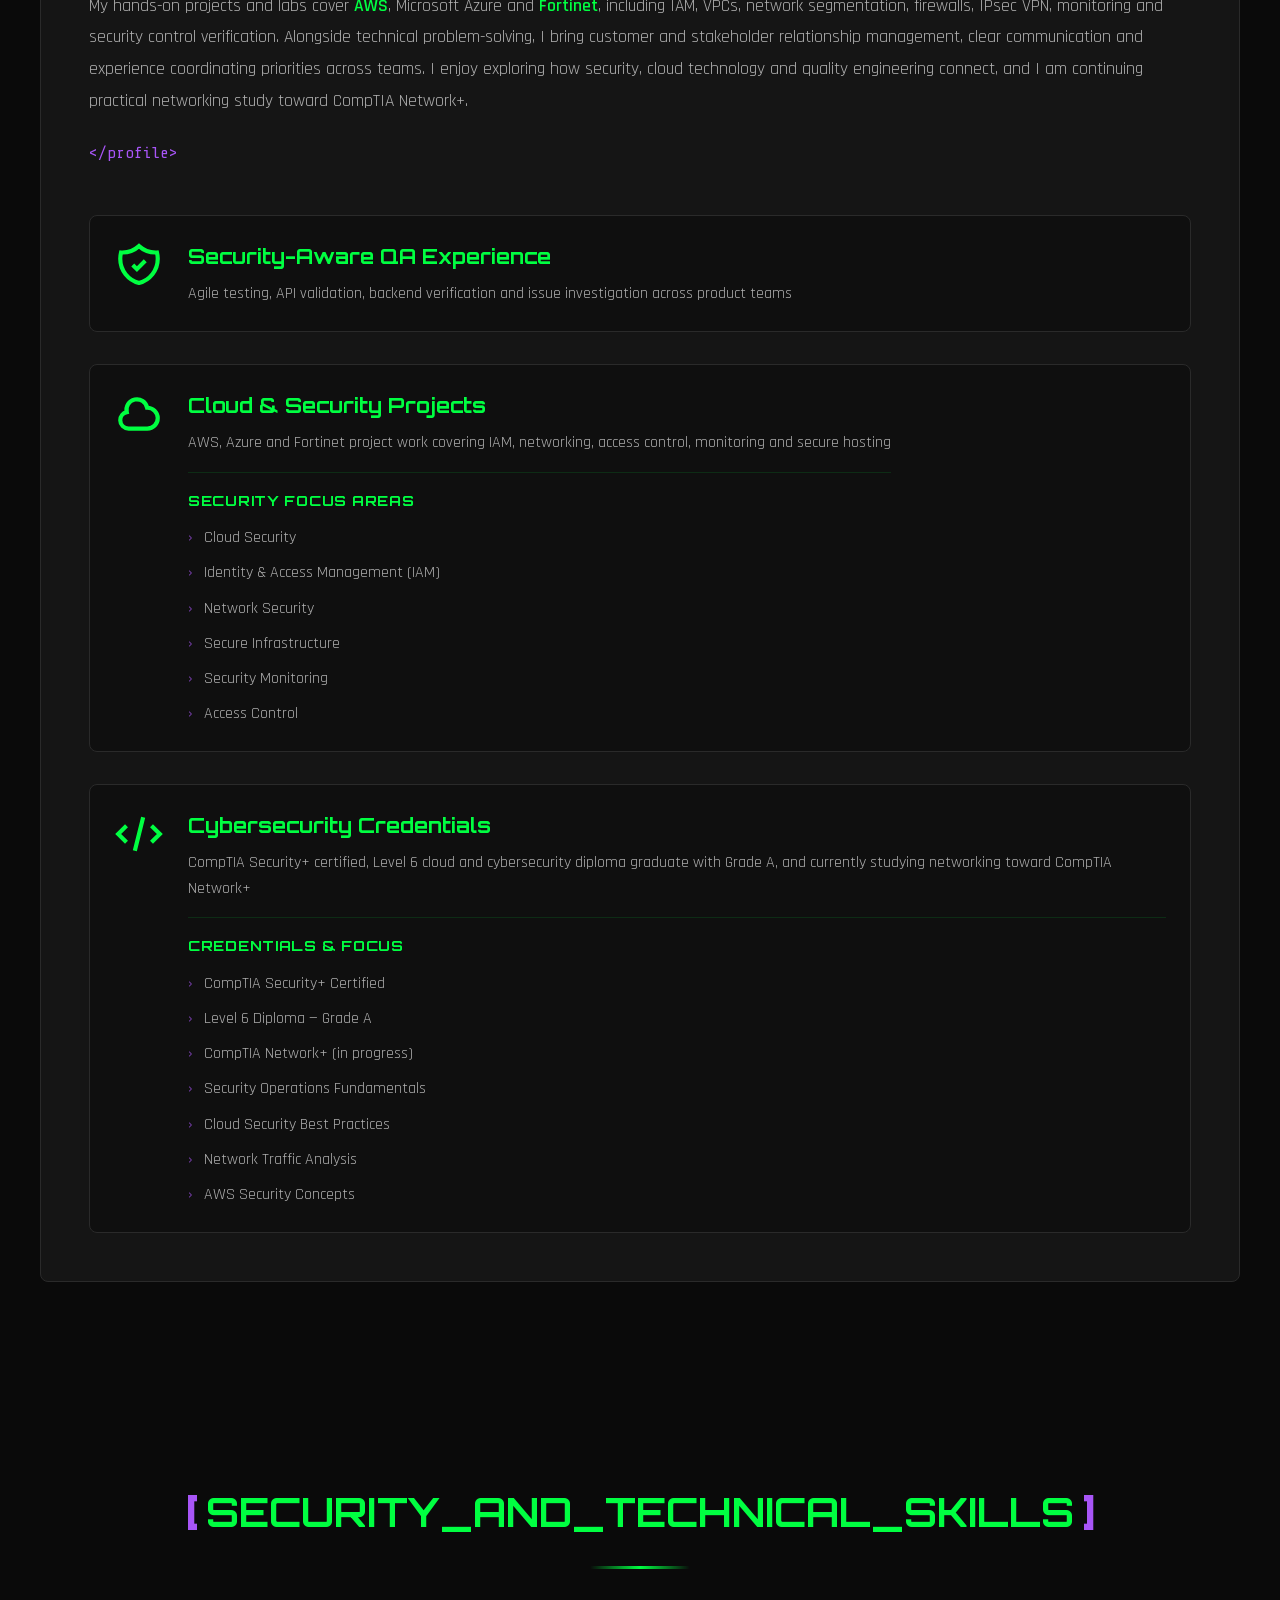
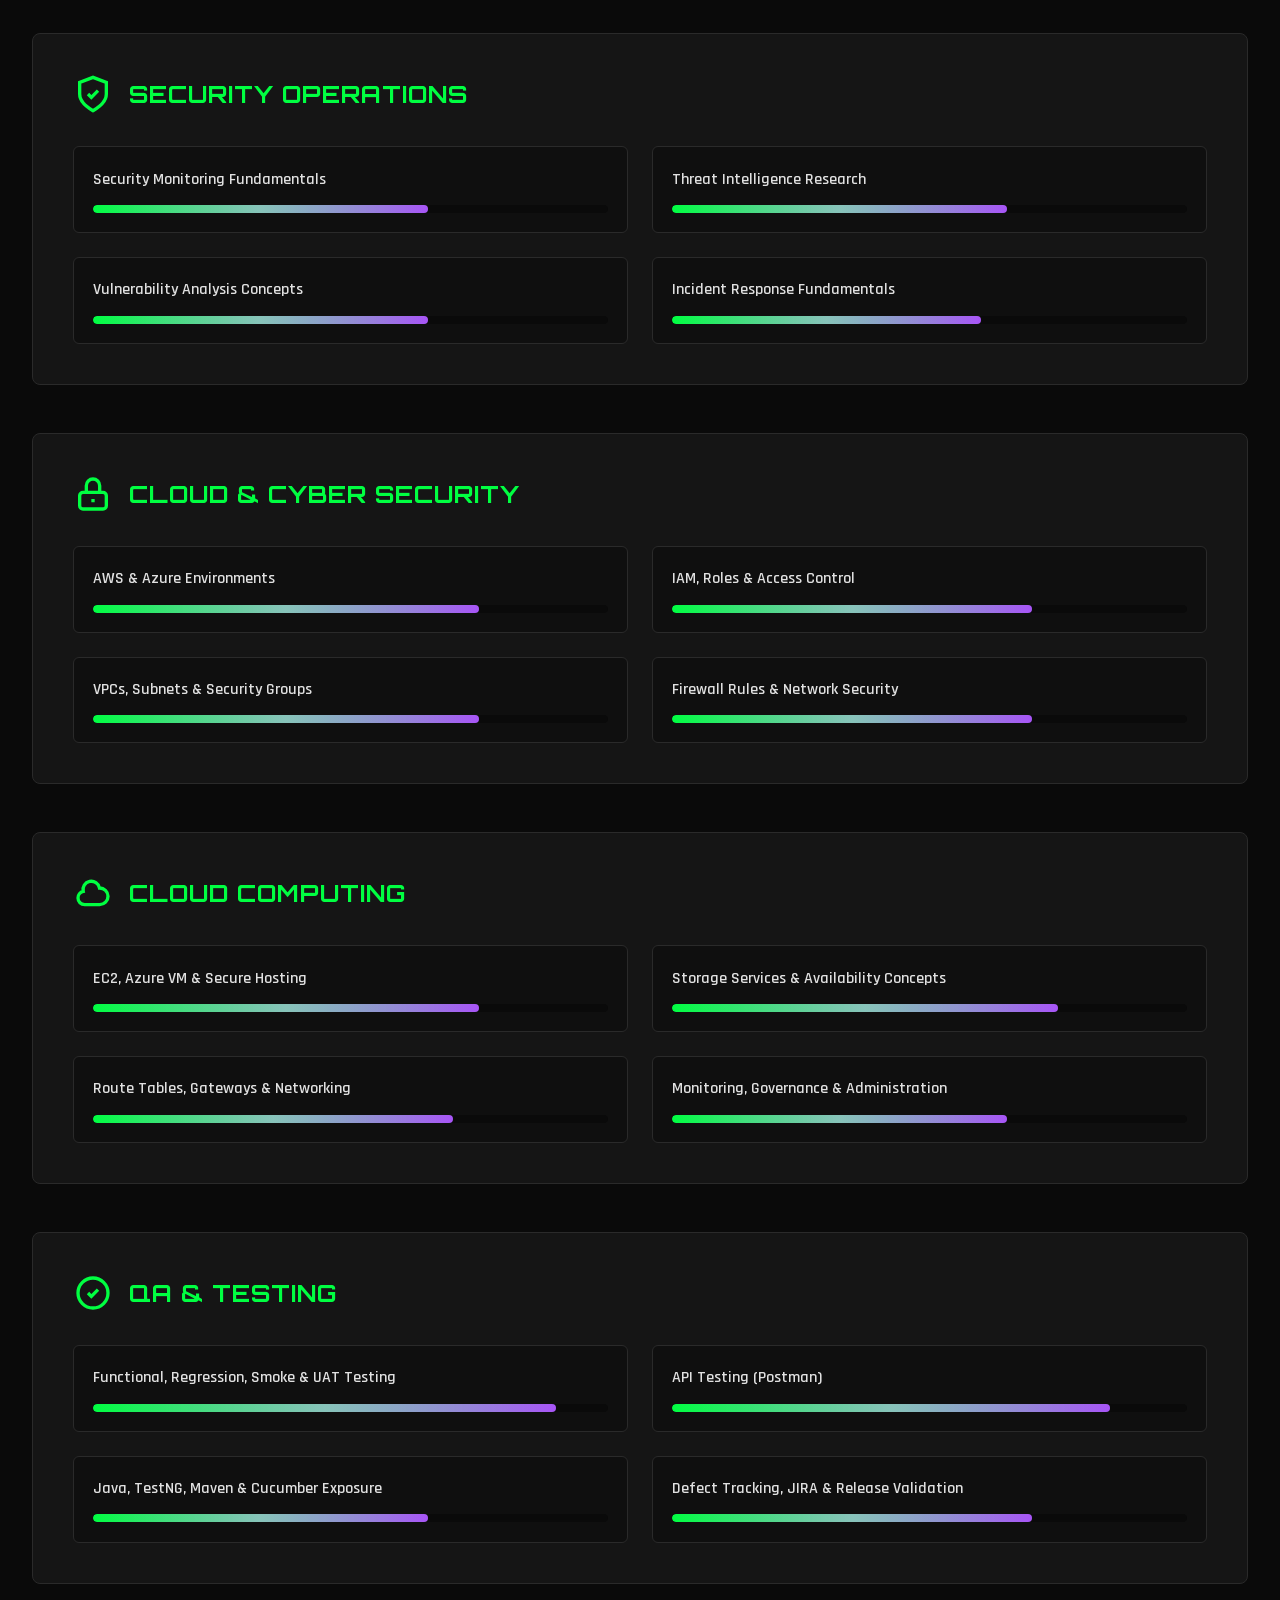
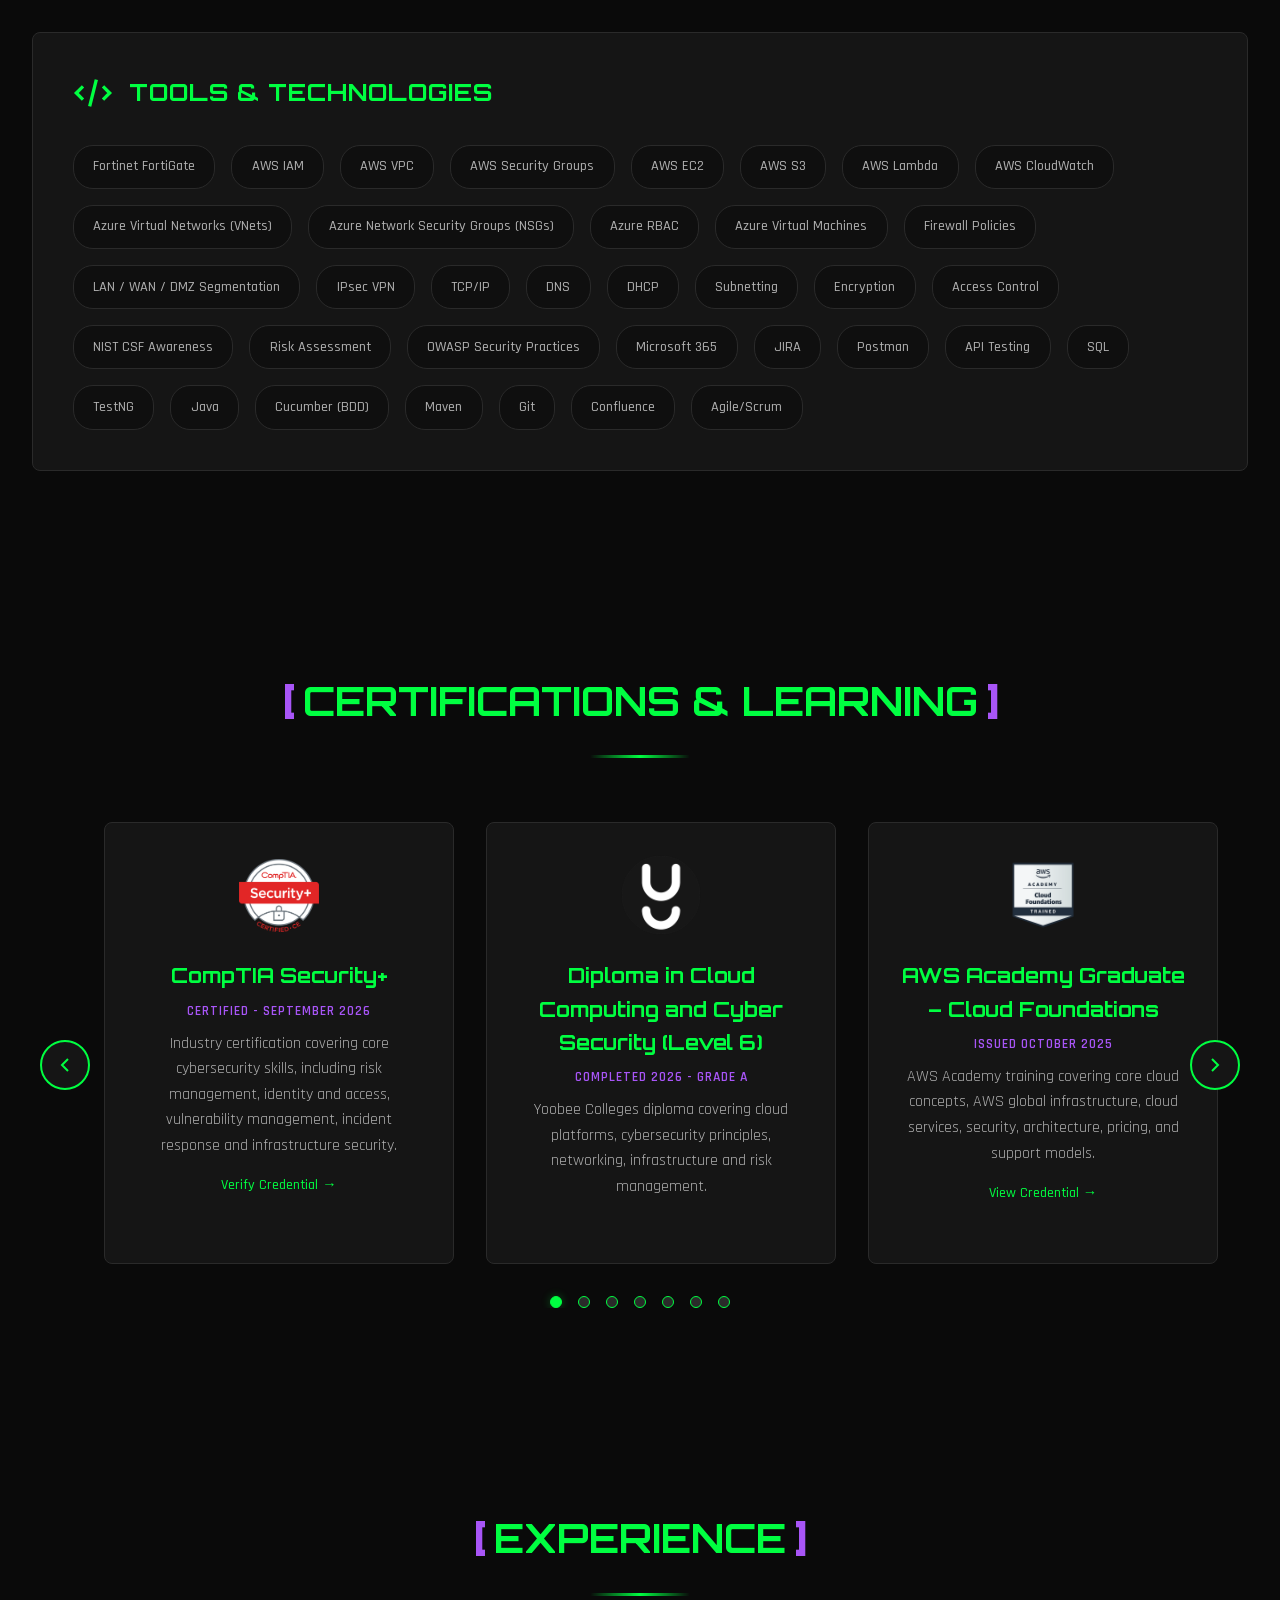
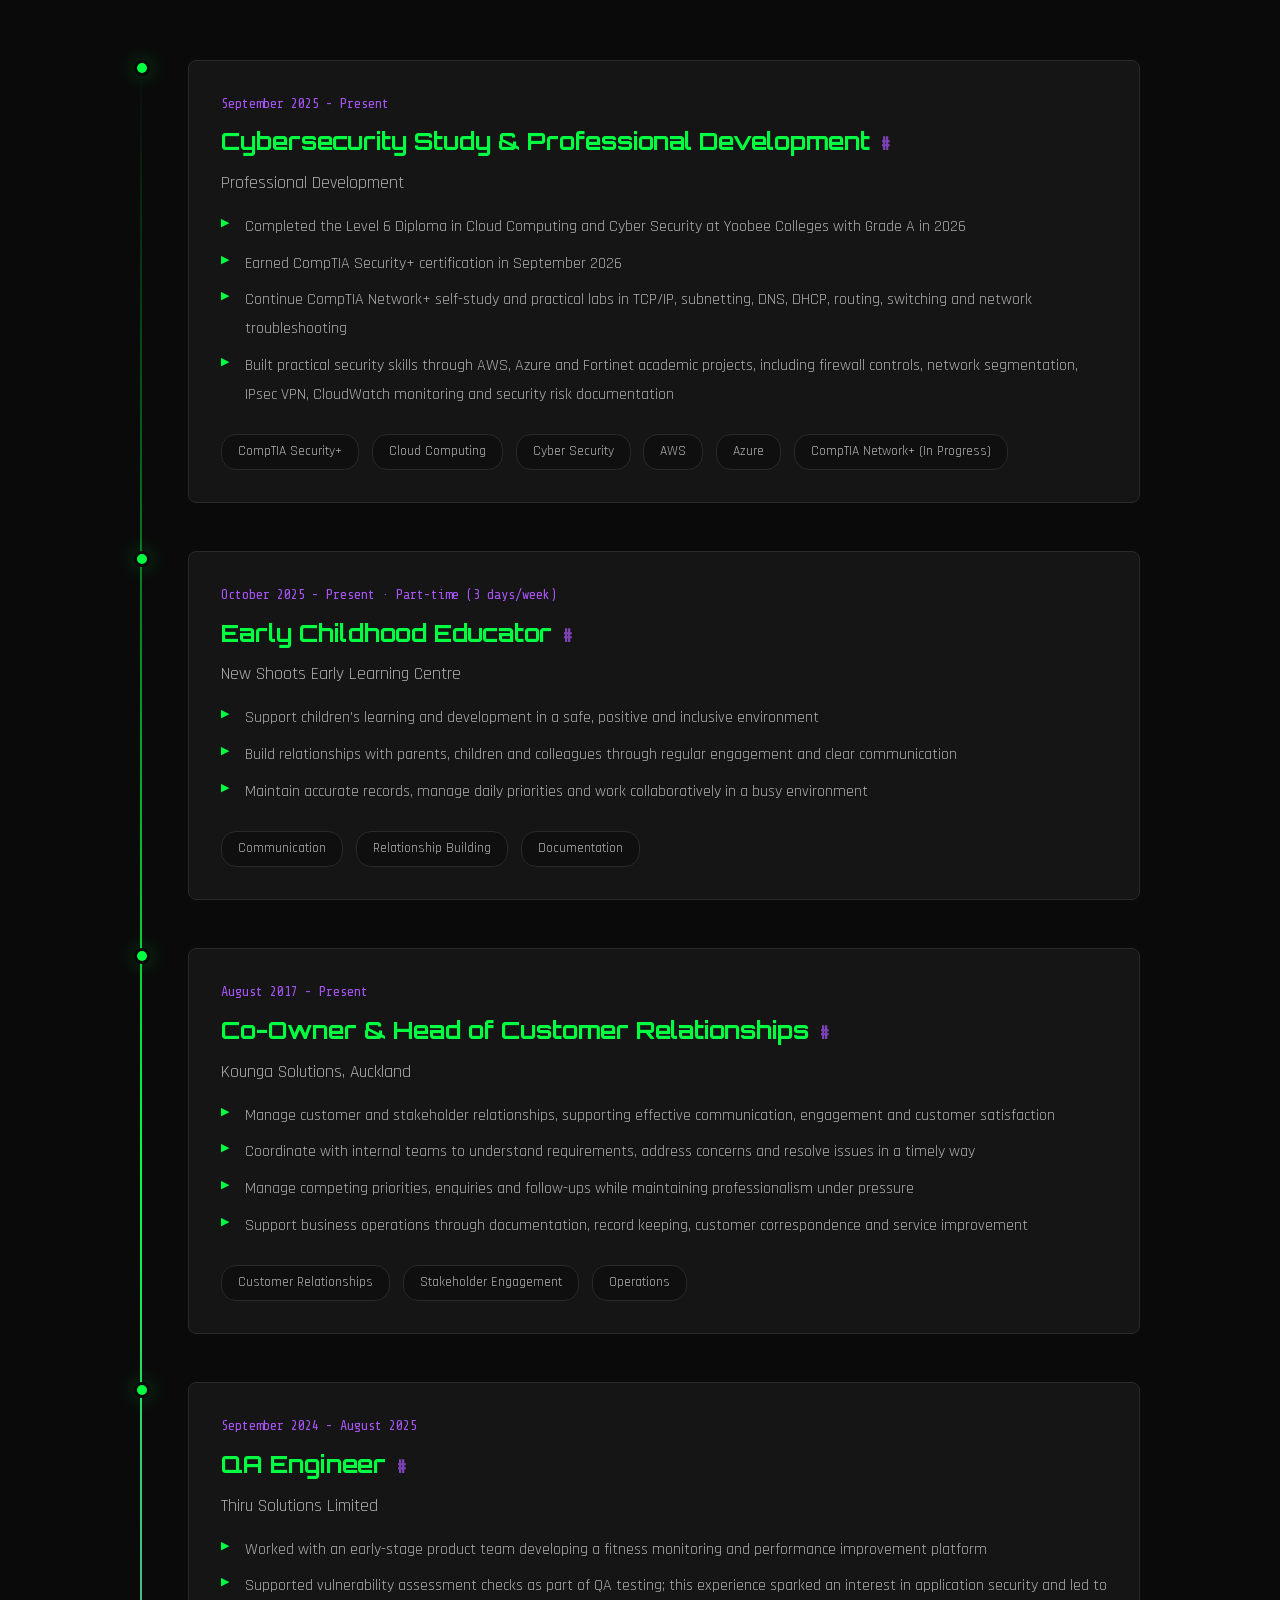
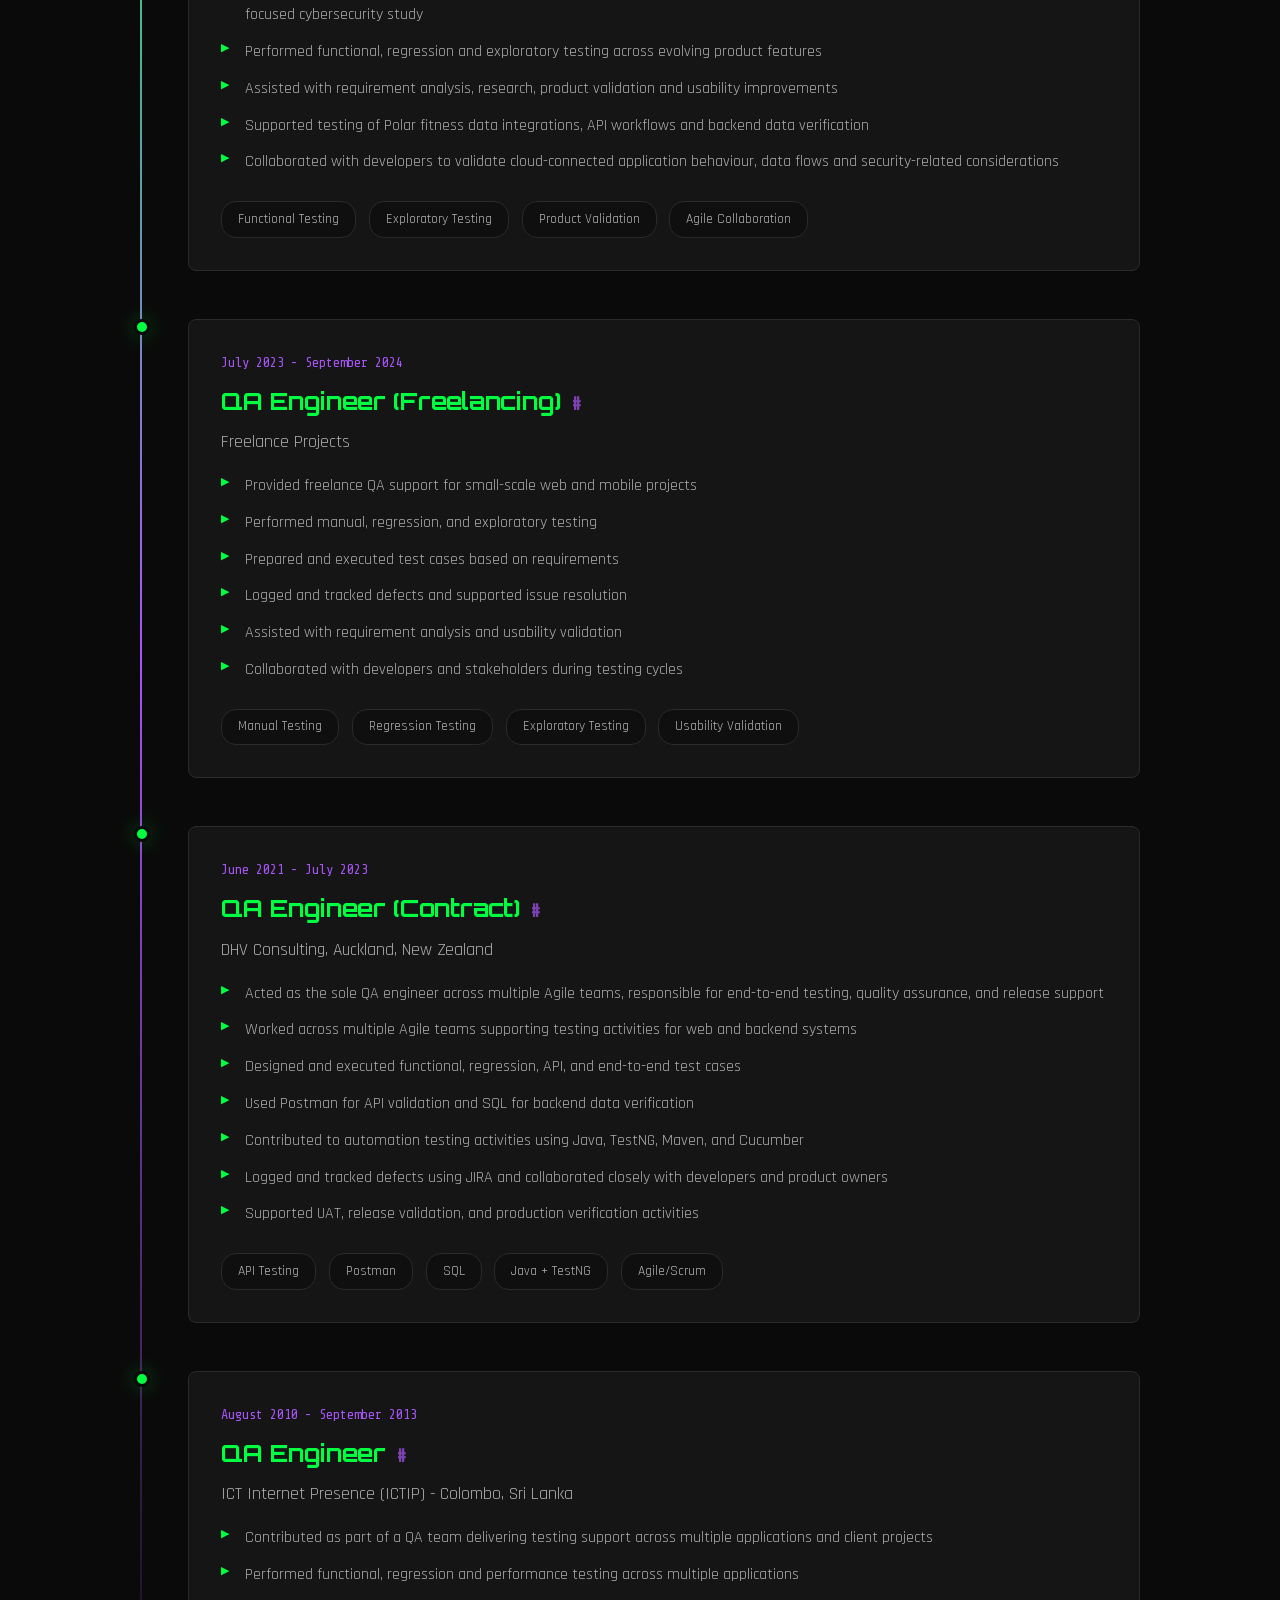
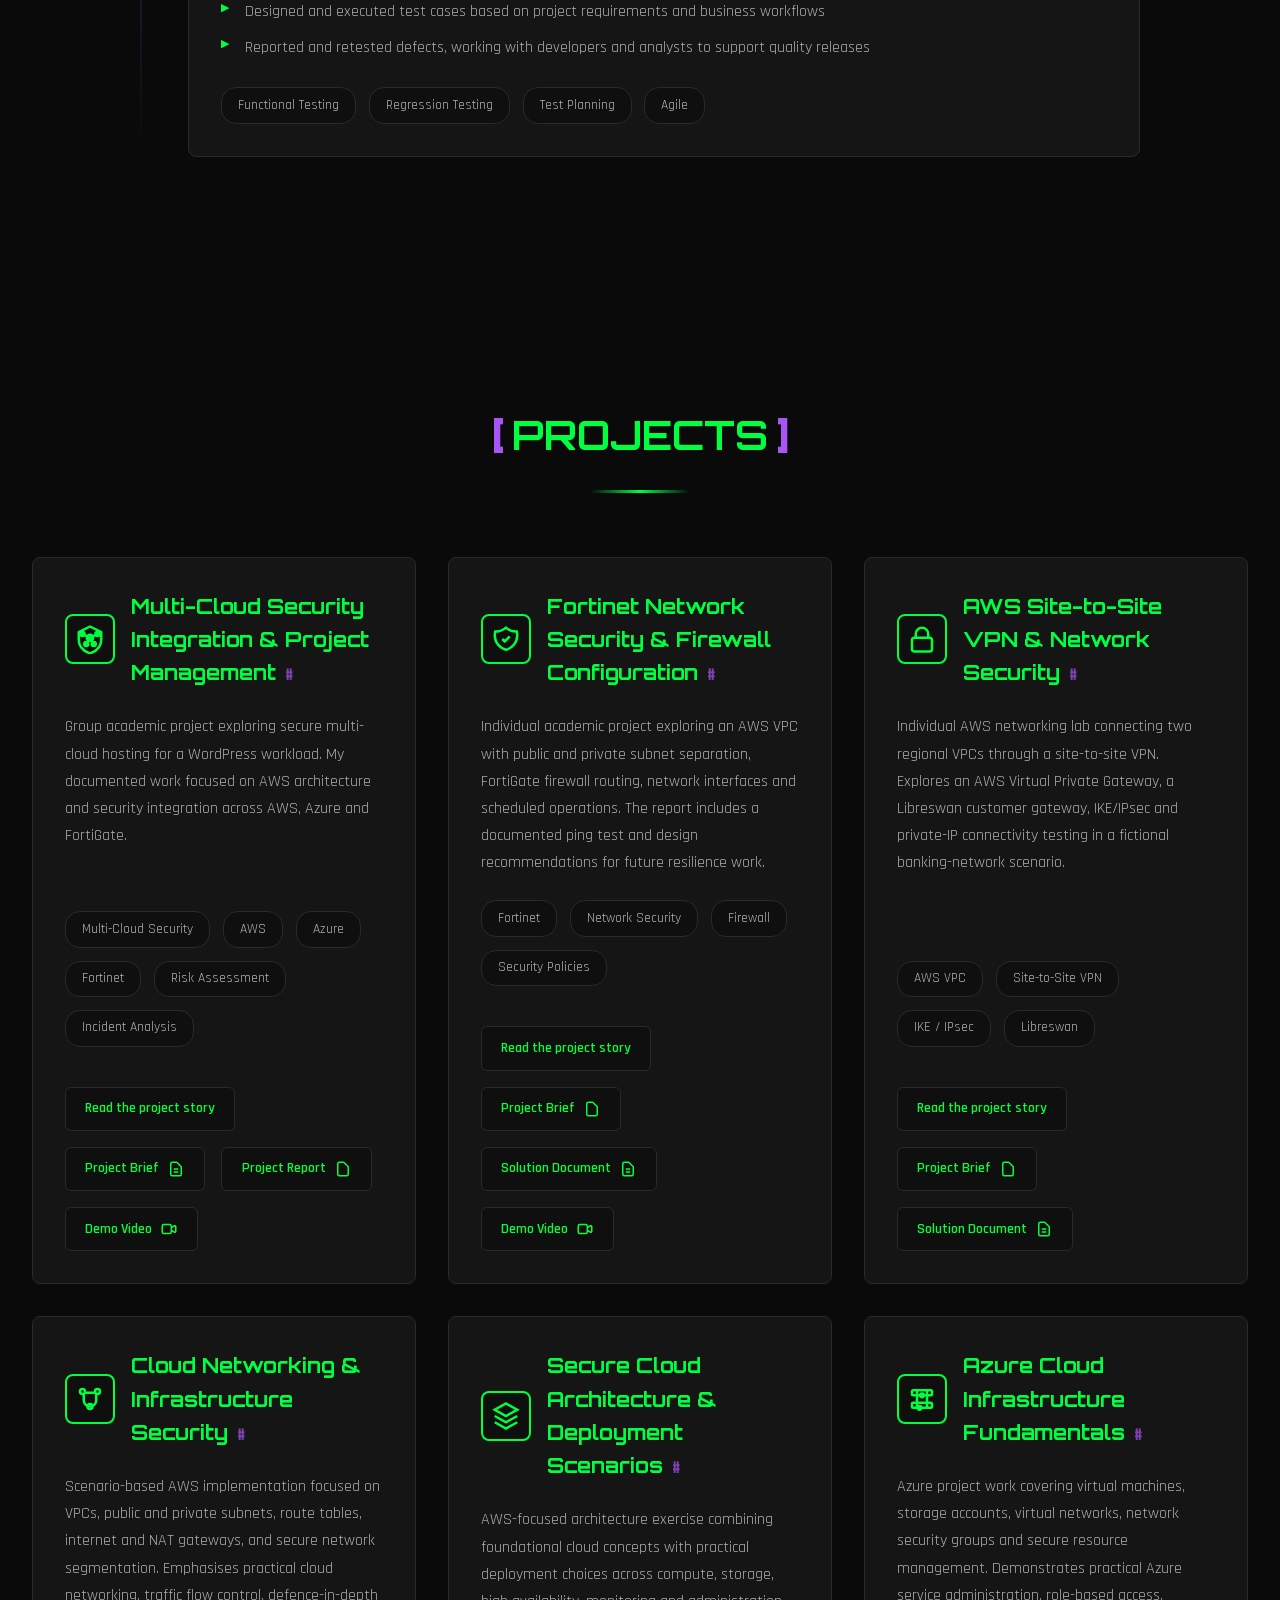
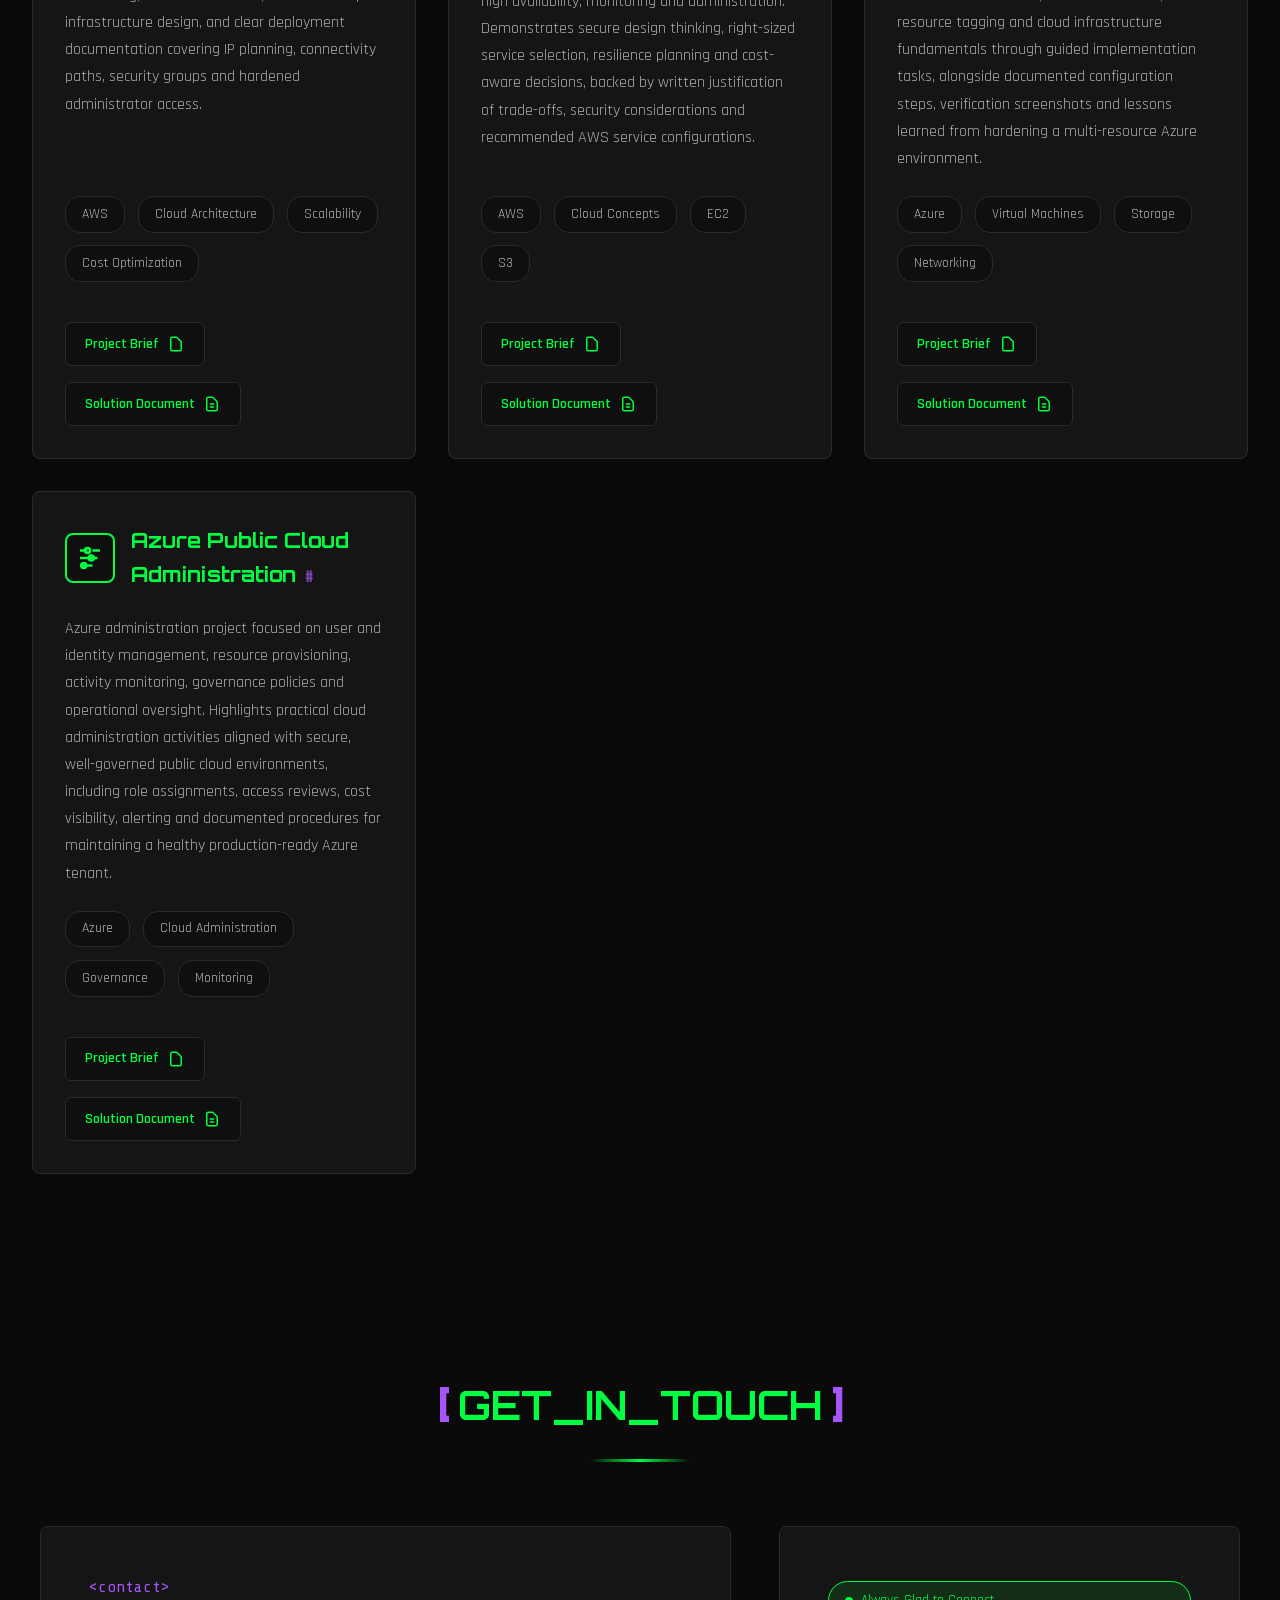
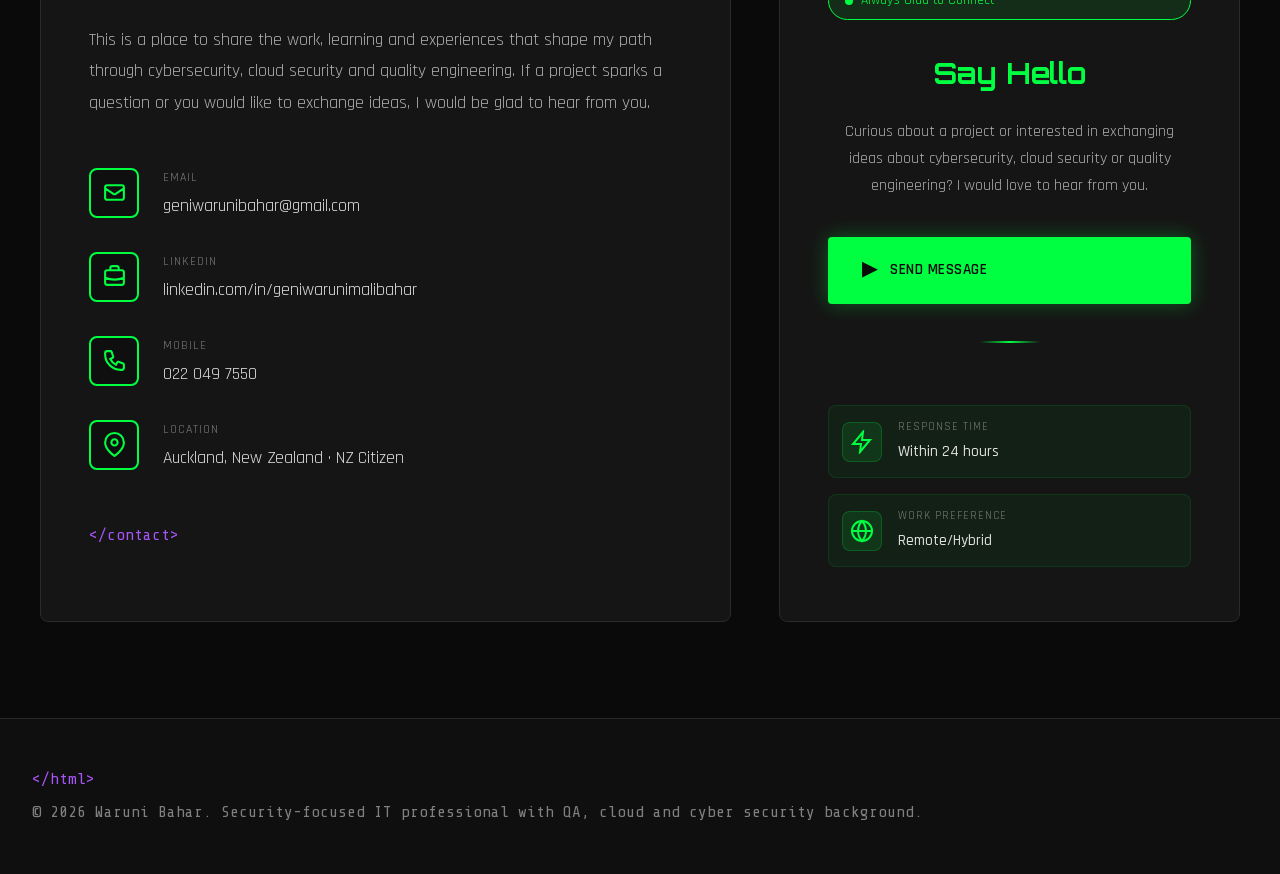
==== commit 5dc70bbc: "Remove console logs for initialization and performance monitoring in main.js and particles.js" ====
--- a/index.html
+++ b/index.html
@@ -1437,7 +1437,8 @@
                         or quality engineering? I would love to hear from you.
                     </p>
 
-                    <a href="mailto:geniwarunibahar@gmail.com" class="btn-primary">
+                    <a href="https://mail.google.com/mail/?view=cm&amp;fs=1&amp;to=geniwarunibahar@gmail.com"
+                        class="btn-primary" target="_blank" rel="noopener noreferrer">
                         <span class="btn-icon">▶</span>
                         <span>SEND MESSAGE</span>
                     </a>
